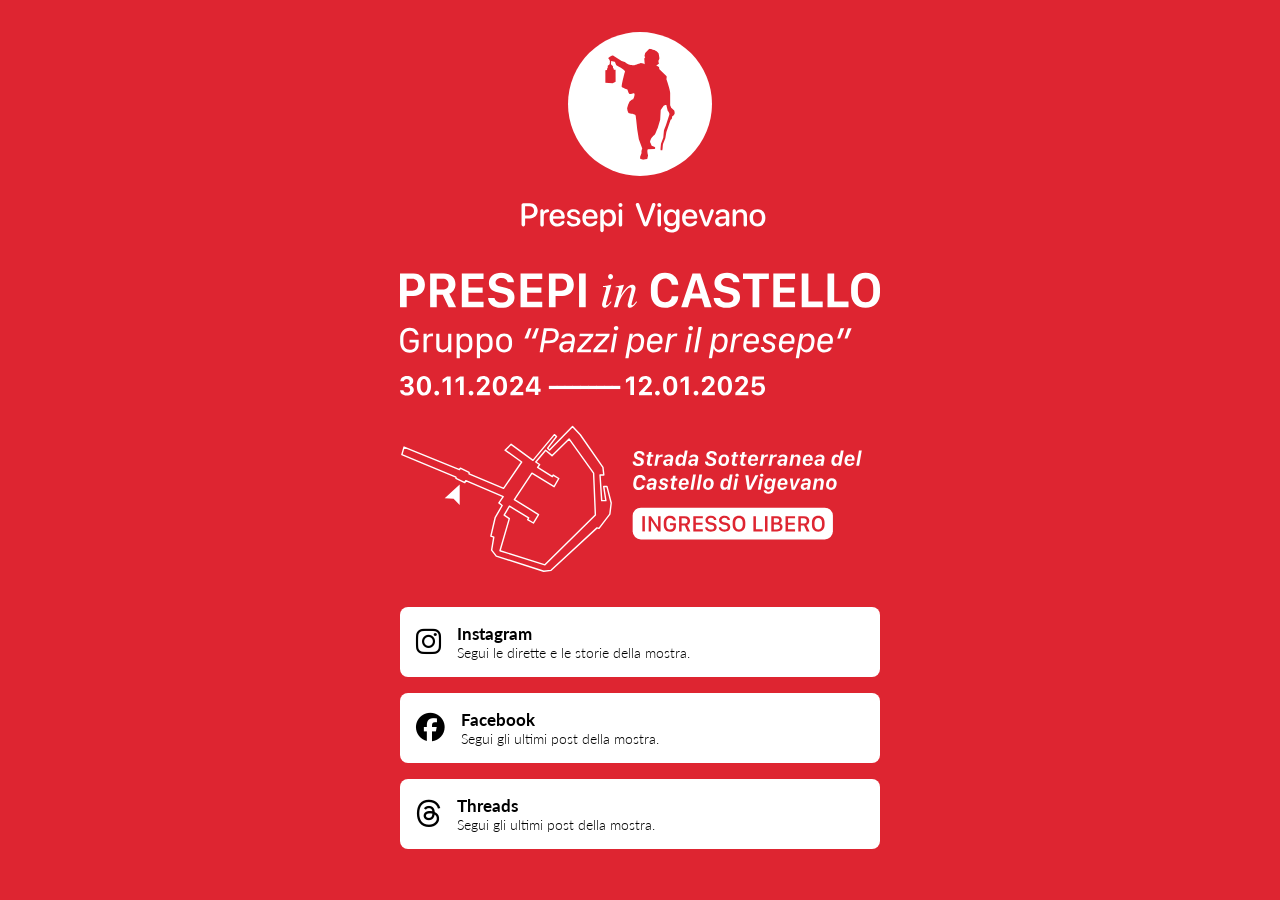
==== index.html @ 649caf4c "update Font Awesome version" ====
<!DOCTYPE html>
<html lang="it">
  <head>
    <meta charset="UTF-8"/>
    <meta name="viewport" content="width=device-width, initial-scale=1.0"/>
    <title>Presepi Vigevano</title>
    <meta name="description" content=""/>
    <meta name="keywords" content="presepi, vigevano, mostra, castello, pastore, natale"/>
    <meta name="author" content="Associazione Presepi Vigevano"/>

    <link rel="stylesheet" href="https://cdnjs.cloudflare.com/ajax/libs/font-awesome/6.4.1/css/all.min.css">
    <link rel="stylesheet" href="styles.css" />
    <link rel="preload" as="image" href="logo_pastore.svg"/>

    <meta property="og:title" content="Associazione Presepi Vigevano"/>
    <meta property="og:description" content="Storica mostra di presepi presso il Castello di Vigevano organizzata dall'Associazione Presepi Vigevano"/>
    <meta property="og:image" content="logo_pastore.svg"/>
    <meta property="og:url" content="https://presepivigevano.org/"/>
    <meta property="og:type" content="website"/>
  </head>
  <body>
    <div class="container">
      <div class="head-section">
        <img src="logo_pastore.svg" alt="profile-picture" class="circleLogo"/>
        <a href="https://maps.app.goo.gl/yMZ6DKC5VBTaYfRz7"><img src="header.svg" alt="Presepi in Castello. Gruppo Pazzi per il Presepe."/></a>
      </div>

      <div class="social-links">
        <ul>
          <li>
            <a href="https://www.instagram.com/presepivigevano" target="_blank">
              <i class="fab fa-instagram"></i>
              <span>
                <h3>Instagram</h3>
                <p>Segui le dirette e le storie della mostra.</p>
              </span>
            </a>
          </li>

          <li>
            <a href="https://www.facebook.com/PresepiVigevano" target="_blank">
              <i class="fab fa-facebook"></i>
              <span>
                <h3>Facebook</h3>
                <p>Segui gli ultimi post della mostra.</p>
              </span>
            </a>
          </li>

          <li>
            <a href="https://www.threads.net/@presepivigevano" target="_blank">
              <i class="fab fa-threads"></i>
              <span>
                <h3>Threads</h3>
                <p>Segui gli ultimi post della mostra.</p>
              </span>
            </a>
          </li>

          <!--<li>
            <a href="https://www.presepivigevano.org/" target="_blank">
              <i class="fas fa-globe"></i>
              <span>
                <h3>Sito Web</h3>
                <p>Sito ufficiale dell'Associazione.</p>
              </span>
            </a>
          </li>-->

        </ul>
      </div>

      <footer></footer>
    </div>
  </body>
</html>
---- styles.css ----
@import url("https://fonts.googleapis.com/css2?family=Lato:wght@300;700&display=swap");

* {
  padding: 0;
  margin: 0;
  box-sizing: border-box;
  scroll-behavior: smooth;
}

a {
  color: #ffffff;
  text-decoration: none;
}

body {
  display: flex;
  justify-content: center;
  align-items: center;
  background: #de2531;
  font-family: "Lato", sans-serif;
  font-weight: 300;
  margin: 0;
  padding: 0;
  overflow-y: scroll;
}

footer {
  margin: 1em 0;
  text-align: center;
}

footer p {
  color: #ffffff;
}

body {
  scrollbar-width: thin;
  scrollbar-color: #888 #444;
}

.container {
  width: 90%;
  max-width: 30rem;
  margin: 2rem auto;
}

.head-section {
  text-align: center;
  margin-bottom: 2rem;
  color: #ffffff;
}

.head-section .circleLogo {
  width: 9rem;
  aspect-ratio: 1;
  border-radius: 50%;
  padding: 1em;
  margin: 0 auto 1.5em auto;
  background-color: #ffffff;
}

.head-section h1 {
  font-size: 2rem;
  margin: 0.5rem 0;
}

.head-section p {
  font-size: 1.2rem;
}

.social-links ul {
  list-style: none;
}

.social-links ul li {
  margin-bottom: 1rem;
  background: #ffffff;
  border-radius: 0.5rem;
  overflow: hidden;
}

.social-links ul li a {
  display: flex;
  align-items: center;
  color: #000000;
  padding: 1rem;
  text-decoration: none;
}

.social-links ul li a i {
  font-size: 1.8rem;
  margin-right: 1rem;
}

.social-links ul li a span {
  flex: 1;
  font-size: 0.9rem;
}
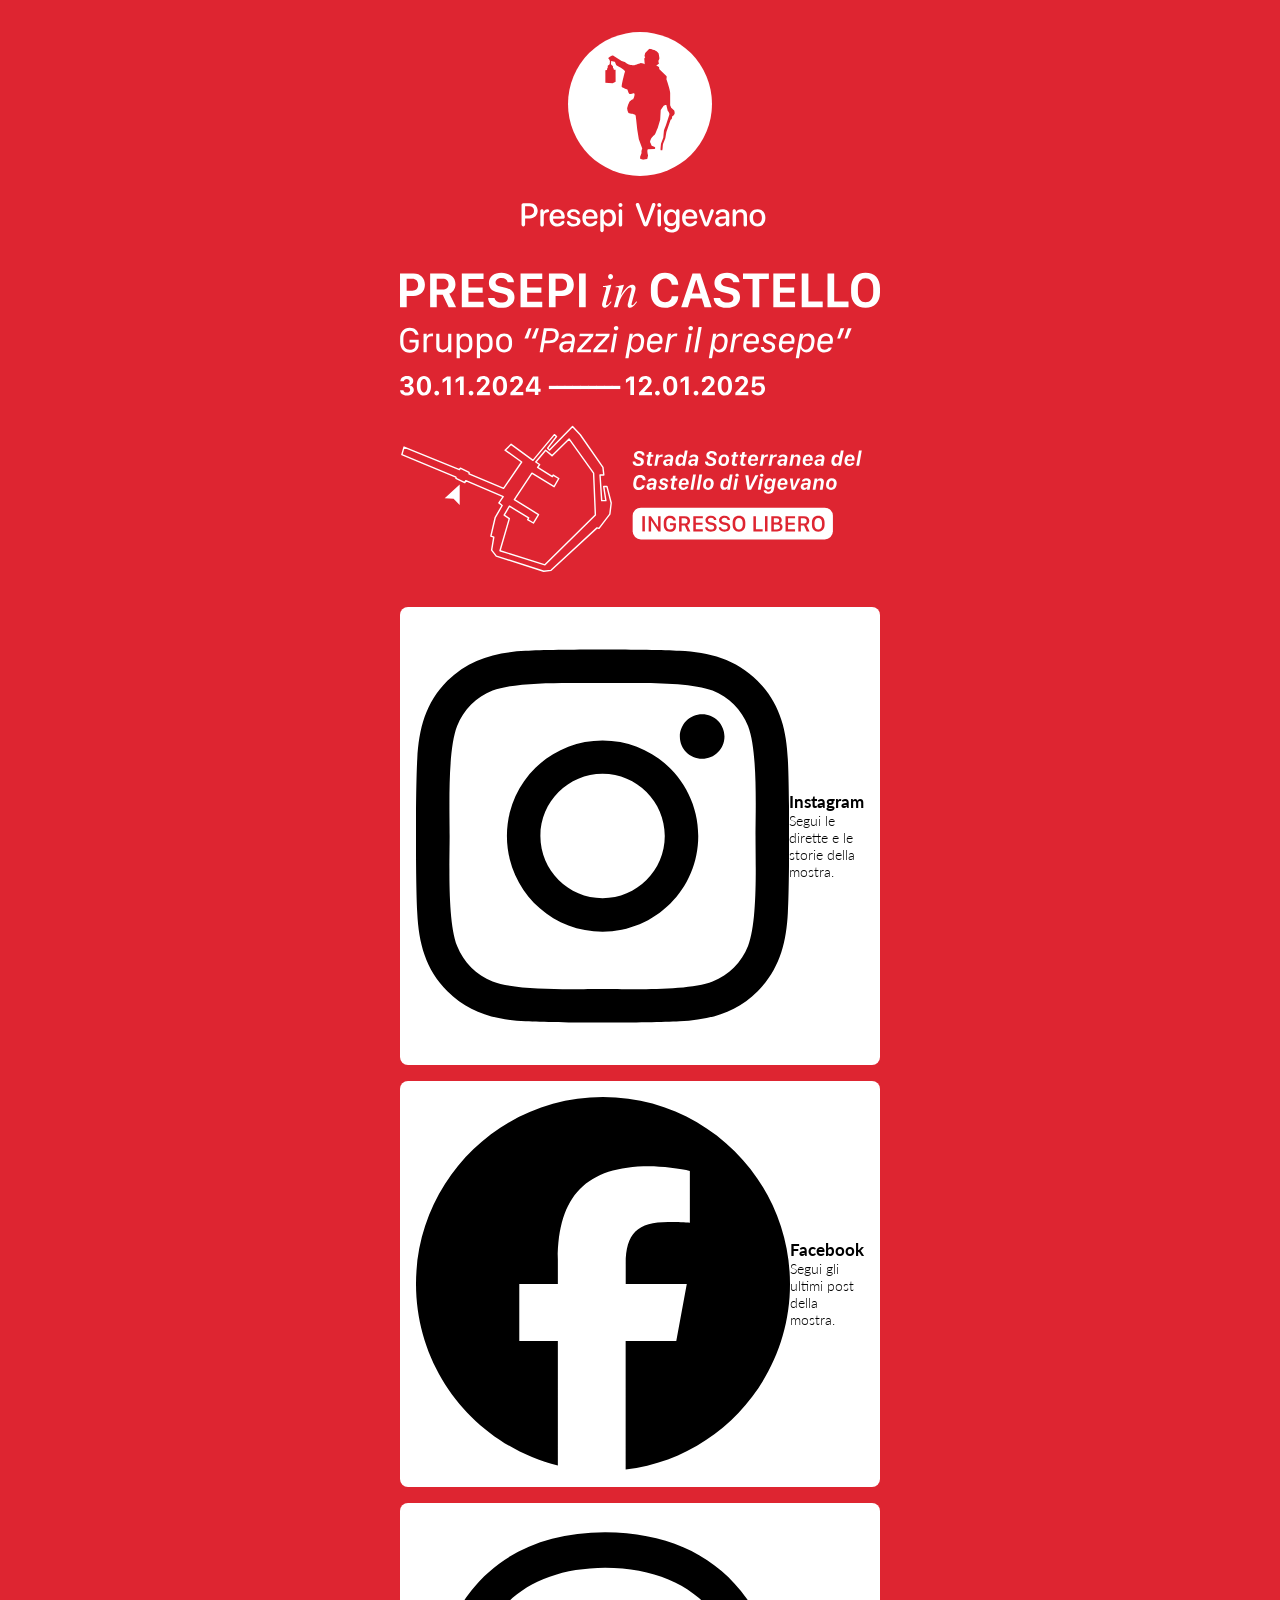
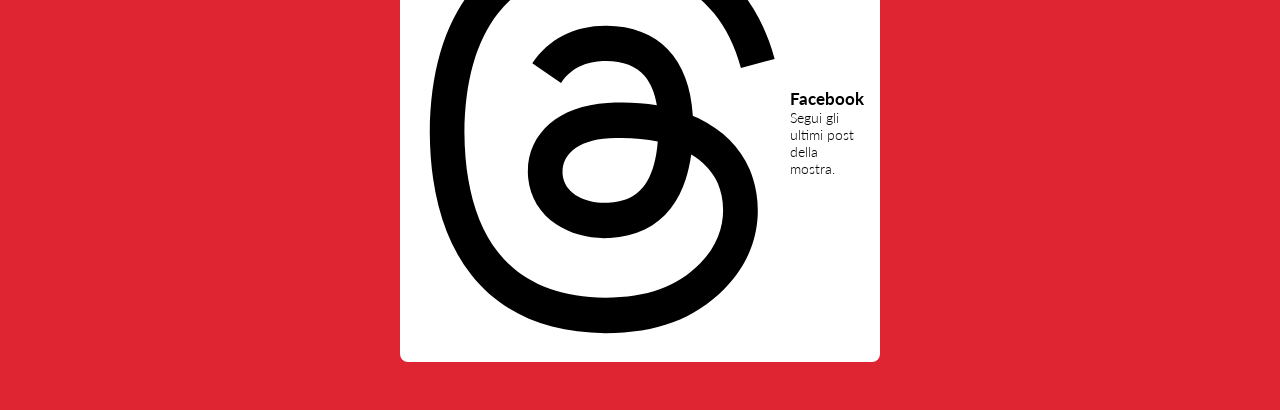
==== commit 1942a285: "Remove Font Awesome" ====
--- a/index.html
+++ b/index.html
@@ -8,7 +8,6 @@
     <meta name="keywords" content="presepi, vigevano, mostra, castello, pastore, natale"/>
     <meta name="author" content="Associazione Presepi Vigevano"/>
 
-    <link rel="stylesheet" href="https://cdnjs.cloudflare.com/ajax/libs/font-awesome/6.4.1/css/all.min.css">
     <link rel="stylesheet" href="styles.css" />
     <link rel="preload" as="image" href="logo_pastore.svg"/>
 
@@ -29,7 +28,7 @@
         <ul>
           <li>
             <a href="https://www.instagram.com/presepivigevano" target="_blank">
-              <i class="fab fa-instagram"></i>
+              <svg xmlns="http://www.w3.org/2000/svg" viewBox="0 0 448 512"><path d="M224.1 141c-63.6 0-114.9 51.3-114.9 114.9s51.3 114.9 114.9 114.9S339 319.5 339 255.9 287.7 141 224.1 141zm0 189.6c-41.1 0-74.7-33.5-74.7-74.7s33.5-74.7 74.7-74.7 74.7 33.5 74.7 74.7-33.6 74.7-74.7 74.7zm146.4-194.3c0 14.9-12 26.8-26.8 26.8-14.9 0-26.8-12-26.8-26.8s12-26.8 26.8-26.8 26.8 12 26.8 26.8zm76.1 27.2c-1.7-35.9-9.9-67.7-36.2-93.9-26.2-26.2-58-34.4-93.9-36.2-37-2.1-147.9-2.1-184.9 0-35.8 1.7-67.6 9.9-93.9 36.1s-34.4 58-36.2 93.9c-2.1 37-2.1 147.9 0 184.9 1.7 35.9 9.9 67.7 36.2 93.9s58 34.4 93.9 36.2c37 2.1 147.9 2.1 184.9 0 35.9-1.7 67.7-9.9 93.9-36.2 26.2-26.2 34.4-58 36.2-93.9 2.1-37 2.1-147.8 0-184.8zM398.8 388c-7.8 19.6-22.9 34.7-42.6 42.6-29.5 11.7-99.5 9-132.1 9s-102.7 2.6-132.1-9c-19.6-7.8-34.7-22.9-42.6-42.6-11.7-29.5-9-99.5-9-132.1s-2.6-102.7 9-132.1c7.8-19.6 22.9-34.7 42.6-42.6 29.5-11.7 99.5-9 132.1-9s102.7-2.6 132.1 9c19.6 7.8 34.7 22.9 42.6 42.6 11.7 29.5 9 99.5 9 132.1s2.7 102.7-9 132.1z"/></svg>
               <span>
                 <h3>Instagram</h3>
                 <p>Segui le dirette e le storie della mostra.</p>
@@ -39,7 +38,7 @@
 
           <li>
             <a href="https://www.facebook.com/PresepiVigevano" target="_blank">
-              <i class="fab fa-facebook"></i>
+              <svg xmlns="http://www.w3.org/2000/svg" viewBox="0 0 512 512"><path d="M512 256C512 114.6 397.4 0 256 0S0 114.6 0 256C0 376 82.7 476.8 194.2 504.5V334.2H141.4V256h52.8V222.3c0-87.1 39.4-127.5 125-127.5c16.2 0 44.2 3.2 55.7 6.4V172c-6-.6-16.5-1-29.6-1c-42 0-58.2 15.9-58.2 57.2V256h83.6l-14.4 78.2H287V510.1C413.8 494.8 512 386.9 512 256h0z"/></svg>
               <span>
                 <h3>Facebook</h3>
                 <p>Segui gli ultimi post della mostra.</p>
@@ -49,9 +48,9 @@
 
           <li>
             <a href="https://www.threads.net/@presepivigevano" target="_blank">
-              <i class="fab fa-threads"></i>
+              <svg xmlns="http://www.w3.org/2000/svg" viewBox="0 0 448 512"><path d="M331.5 235.7c2.2 .9 4.2 1.9 6.3 2.8c29.2 14.1 50.6 35.2 61.8 61.4c15.7 36.5 17.2 95.8-30.3 143.2c-36.2 36.2-80.3 52.5-142.6 53h-.3c-70.2-.5-124.1-24.1-160.4-70.2c-32.3-41-48.9-98.1-49.5-169.6V256v-.2C17 184.3 33.6 127.2 65.9 86.2C102.2 40.1 156.2 16.5 226.4 16h.3c70.3 .5 124.9 24 162.3 69.9c18.4 22.7 32 50 40.6 81.7l-40.4 10.8c-7.1-25.8-17.8-47.8-32.2-65.4c-29.2-35.8-73-54.2-130.5-54.6c-57 .5-100.1 18.8-128.2 54.4C72.1 146.1 58.5 194.3 58 256c.5 61.7 14.1 109.9 40.3 143.3c28 35.6 71.2 53.9 128.2 54.4c51.4-.4 85.4-12.6 113.7-40.9c32.3-32.2 31.7-71.8 21.4-95.9c-6.1-14.2-17.1-26-31.9-34.9c-3.7 26.9-11.8 48.3-24.7 64.8c-17.1 21.8-41.4 33.6-72.7 35.3c-23.6 1.3-46.3-4.4-63.9-16c-20.8-13.8-33-34.8-34.3-59.3c-2.5-48.3 35.7-83 95.2-86.4c21.1-1.2 40.9-.3 59.2 2.8c-2.4-14.8-7.3-26.6-14.6-35.2c-10-11.7-25.6-17.7-46.2-17.8H227c-16.6 0-39 4.6-53.3 26.3l-34.4-23.6c19.2-29.1 50.3-45.1 87.8-45.1h.8c62.6 .4 99.9 39.5 103.7 107.7l-.2 .2zm-156 68.8c1.3 25.1 28.4 36.8 54.6 35.3c25.6-1.4 54.6-11.4 59.5-73.2c-13.2-2.9-27.8-4.4-43.4-4.4c-4.8 0-9.6 .1-14.4 .4c-42.9 2.4-57.2 23.2-56.2 41.8l-.1 .1z"/></svg>
               <span>
-                <h3>Threads</h3>
+                <h3>Facebook</h3>
                 <p>Segui gli ultimi post della mostra.</p>
               </span>
             </a>
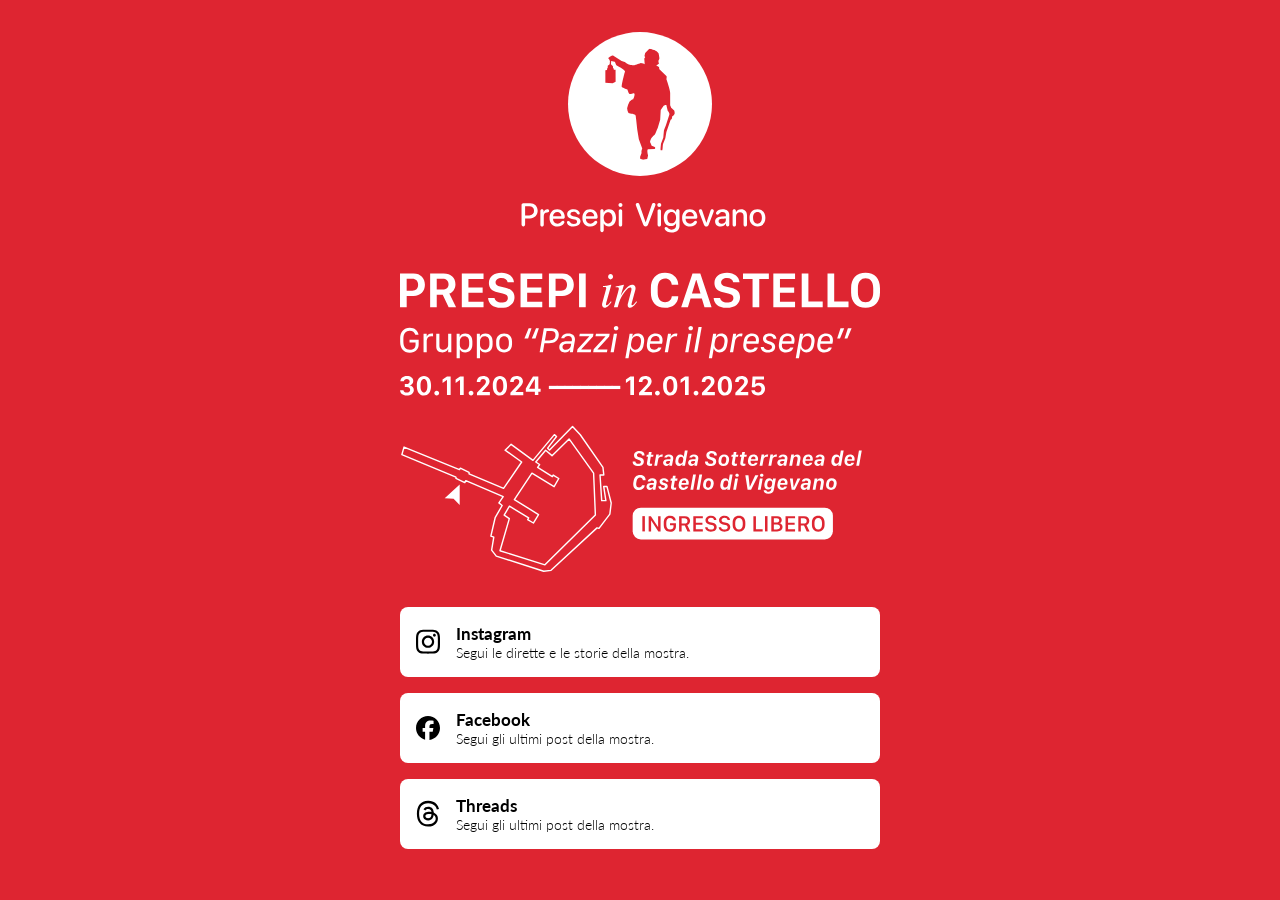
==== commit 5e808f1d: "Update label Threads" ====
--- a/index.html
+++ b/index.html
@@ -50,7 +50,7 @@
             <a href="https://www.threads.net/@presepivigevano" target="_blank">
               <svg xmlns="http://www.w3.org/2000/svg" viewBox="0 0 448 512"><path d="M331.5 235.7c2.2 .9 4.2 1.9 6.3 2.8c29.2 14.1 50.6 35.2 61.8 61.4c15.7 36.5 17.2 95.8-30.3 143.2c-36.2 36.2-80.3 52.5-142.6 53h-.3c-70.2-.5-124.1-24.1-160.4-70.2c-32.3-41-48.9-98.1-49.5-169.6V256v-.2C17 184.3 33.6 127.2 65.9 86.2C102.2 40.1 156.2 16.5 226.4 16h.3c70.3 .5 124.9 24 162.3 69.9c18.4 22.7 32 50 40.6 81.7l-40.4 10.8c-7.1-25.8-17.8-47.8-32.2-65.4c-29.2-35.8-73-54.2-130.5-54.6c-57 .5-100.1 18.8-128.2 54.4C72.1 146.1 58.5 194.3 58 256c.5 61.7 14.1 109.9 40.3 143.3c28 35.6 71.2 53.9 128.2 54.4c51.4-.4 85.4-12.6 113.7-40.9c32.3-32.2 31.7-71.8 21.4-95.9c-6.1-14.2-17.1-26-31.9-34.9c-3.7 26.9-11.8 48.3-24.7 64.8c-17.1 21.8-41.4 33.6-72.7 35.3c-23.6 1.3-46.3-4.4-63.9-16c-20.8-13.8-33-34.8-34.3-59.3c-2.5-48.3 35.7-83 95.2-86.4c21.1-1.2 40.9-.3 59.2 2.8c-2.4-14.8-7.3-26.6-14.6-35.2c-10-11.7-25.6-17.7-46.2-17.8H227c-16.6 0-39 4.6-53.3 26.3l-34.4-23.6c19.2-29.1 50.3-45.1 87.8-45.1h.8c62.6 .4 99.9 39.5 103.7 107.7l-.2 .2zm-156 68.8c1.3 25.1 28.4 36.8 54.6 35.3c25.6-1.4 54.6-11.4 59.5-73.2c-13.2-2.9-27.8-4.4-43.4-4.4c-4.8 0-9.6 .1-14.4 .4c-42.9 2.4-57.2 23.2-56.2 41.8l-.1 .1z"/></svg>
               <span>
-                <h3>Facebook</h3>
+                <h3>Threads</h3>
                 <p>Segui gli ultimi post della mostra.</p>
               </span>
             </a>
--- a/styles.css
+++ b/styles.css
@@ -87,8 +87,8 @@
   text-decoration: none;
 }
 
-.social-links ul li a i {
-  font-size: 1.8rem;
+.social-links ul li a svg {
+  width: 1.5em;
   margin-right: 1rem;
 }
 
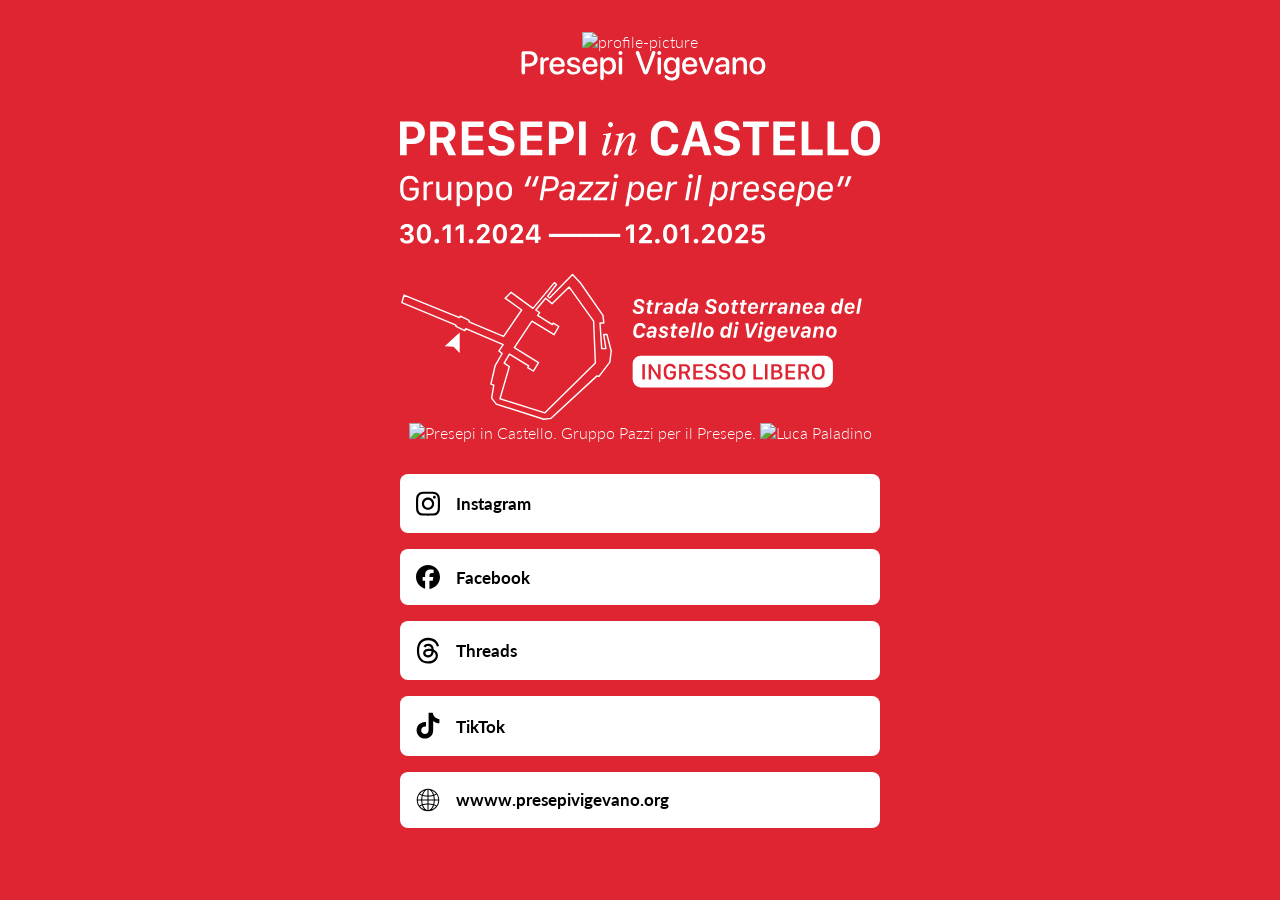
==== commit ef0e4092: "Update season 2025" ====
--- a/index.html
+++ b/index.html
@@ -1,75 +1,101 @@
 <!DOCTYPE html>
 <html lang="it">
-  <head>
-    <meta charset="UTF-8"/>
-    <meta name="viewport" content="width=device-width, initial-scale=1.0"/>
+
+<head>
+    <meta charset="UTF-8" />
+    <meta name="viewport" content="width=device-width, initial-scale=1.0" />
     <title>Presepi Vigevano</title>
-    <meta name="description" content=""/>
-    <meta name="keywords" content="presepi, vigevano, mostra, castello, pastore, natale"/>
-    <meta name="author" content="Associazione Presepi Vigevano"/>
+    <meta name="description" content="" />
+    <meta name="keywords" content="presepi, vigevano, mostra, castello, pastore, natale" />
+    <meta name="author" content="Associazione Presepi Vigevano" />
 
     <link rel="stylesheet" href="styles.css" />
-    <link rel="preload" as="image" href="logo_pastore.svg"/>
+    <link rel="preload" as="image" href="logo_pastore.svg" />
 
-    <meta property="og:title" content="Associazione Presepi Vigevano"/>
-    <meta property="og:description" content="Storica mostra di presepi presso il Castello di Vigevano organizzata dall'Associazione Presepi Vigevano"/>
-    <meta property="og:image" content="logo_pastore.svg"/>
-    <meta property="og:url" content="https://presepivigevano.org/"/>
-    <meta property="og:type" content="website"/>
-  </head>
-  <body>
+    <meta property="og:title" content="Associazione Presepi Vigevano" />
+    <meta property="og:description"
+        content="Storica mostra di presepi presso il Castello di Vigevano organizzata dall'Associazione Presepi Vigevano" />
+    <meta property="og:image" content="logo_pastore.svg" />
+    <meta property="og:url" content="https://presepivigevano.org/" />
+    <meta property="og:type" content="website" />
+</head>
+
+<body>
     <div class="container">
-      <div class="head-section">
-        <img src="logo_pastore.svg" alt="profile-picture" class="circleLogo"/>
-        <a href="https://maps.app.goo.gl/yMZ6DKC5VBTaYfRz7"><img src="header.svg" alt="Presepi in Castello. Gruppo Pazzi per il Presepe."/></a>
-      </div>
+        <div class="head-section">
+            <img src="logo.svg" alt="profile-picture" class="logo" />
+            <img src="header.svg" alt="Presepi in Castello. Gruppo Pazzi per il Presepe." class="group" />
+            <a href="https://maps.app.goo.gl/yMZ6DKC5VBTaYfRz7" target="_blank"><img src="location.svg"
+                alt="Presepi in Castello. Gruppo Pazzi per il Presepe." /></a>
+            <img src="pastore_paladino.webp" alt="Luca Paladino" class="opera" />
+        </div>
 
-      <div class="social-links">
-        <ul>
-          <li>
-            <a href="https://www.instagram.com/presepivigevano" target="_blank">
-              <svg xmlns="http://www.w3.org/2000/svg" viewBox="0 0 448 512"><path d="M224.1 141c-63.6 0-114.9 51.3-114.9 114.9s51.3 114.9 114.9 114.9S339 319.5 339 255.9 287.7 141 224.1 141zm0 189.6c-41.1 0-74.7-33.5-74.7-74.7s33.5-74.7 74.7-74.7 74.7 33.5 74.7 74.7-33.6 74.7-74.7 74.7zm146.4-194.3c0 14.9-12 26.8-26.8 26.8-14.9 0-26.8-12-26.8-26.8s12-26.8 26.8-26.8 26.8 12 26.8 26.8zm76.1 27.2c-1.7-35.9-9.9-67.7-36.2-93.9-26.2-26.2-58-34.4-93.9-36.2-37-2.1-147.9-2.1-184.9 0-35.8 1.7-67.6 9.9-93.9 36.1s-34.4 58-36.2 93.9c-2.1 37-2.1 147.9 0 184.9 1.7 35.9 9.9 67.7 36.2 93.9s58 34.4 93.9 36.2c37 2.1 147.9 2.1 184.9 0 35.9-1.7 67.7-9.9 93.9-36.2 26.2-26.2 34.4-58 36.2-93.9 2.1-37 2.1-147.8 0-184.8zM398.8 388c-7.8 19.6-22.9 34.7-42.6 42.6-29.5 11.7-99.5 9-132.1 9s-102.7 2.6-132.1-9c-19.6-7.8-34.7-22.9-42.6-42.6-11.7-29.5-9-99.5-9-132.1s-2.6-102.7 9-132.1c7.8-19.6 22.9-34.7 42.6-42.6 29.5-11.7 99.5-9 132.1-9s102.7-2.6 132.1 9c19.6 7.8 34.7 22.9 42.6 42.6 11.7 29.5 9 99.5 9 132.1s2.7 102.7-9 132.1z"/></svg>
-              <span>
-                <h3>Instagram</h3>
-                <p>Segui le dirette e le storie della mostra.</p>
-              </span>
-            </a>
-          </li>
+        <div class="social-links">
+            <ul>
+                <li>
+                    <a href="https://www.instagram.com/presepivigevano" target="_blank">
+                        <svg xmlns="http://www.w3.org/2000/svg" viewBox="0 0 448 512">
+                            <path
+                                d="M224.1 141c-63.6 0-114.9 51.3-114.9 114.9s51.3 114.9 114.9 114.9S339 319.5 339 255.9 287.7 141 224.1 141zm0 189.6c-41.1 0-74.7-33.5-74.7-74.7s33.5-74.7 74.7-74.7 74.7 33.5 74.7 74.7-33.6 74.7-74.7 74.7zm146.4-194.3c0 14.9-12 26.8-26.8 26.8-14.9 0-26.8-12-26.8-26.8s12-26.8 26.8-26.8 26.8 12 26.8 26.8zm76.1 27.2c-1.7-35.9-9.9-67.7-36.2-93.9-26.2-26.2-58-34.4-93.9-36.2-37-2.1-147.9-2.1-184.9 0-35.8 1.7-67.6 9.9-93.9 36.1s-34.4 58-36.2 93.9c-2.1 37-2.1 147.9 0 184.9 1.7 35.9 9.9 67.7 36.2 93.9s58 34.4 93.9 36.2c37 2.1 147.9 2.1 184.9 0 35.9-1.7 67.7-9.9 93.9-36.2 26.2-26.2 34.4-58 36.2-93.9 2.1-37 2.1-147.8 0-184.8zM398.8 388c-7.8 19.6-22.9 34.7-42.6 42.6-29.5 11.7-99.5 9-132.1 9s-102.7 2.6-132.1-9c-19.6-7.8-34.7-22.9-42.6-42.6-11.7-29.5-9-99.5-9-132.1s-2.6-102.7 9-132.1c7.8-19.6 22.9-34.7 42.6-42.6 29.5-11.7 99.5-9 132.1-9s102.7-2.6 132.1 9c19.6 7.8 34.7 22.9 42.6 42.6 11.7 29.5 9 99.5 9 132.1s2.7 102.7-9 132.1z" />
+                        </svg>
+                        <span>
+                            <h3>Instagram</h3>
+                        </span>
+                    </a>
+                </li>
 
-          <li>
-            <a href="https://www.facebook.com/PresepiVigevano" target="_blank">
-              <svg xmlns="http://www.w3.org/2000/svg" viewBox="0 0 512 512"><path d="M512 256C512 114.6 397.4 0 256 0S0 114.6 0 256C0 376 82.7 476.8 194.2 504.5V334.2H141.4V256h52.8V222.3c0-87.1 39.4-127.5 125-127.5c16.2 0 44.2 3.2 55.7 6.4V172c-6-.6-16.5-1-29.6-1c-42 0-58.2 15.9-58.2 57.2V256h83.6l-14.4 78.2H287V510.1C413.8 494.8 512 386.9 512 256h0z"/></svg>
-              <span>
-                <h3>Facebook</h3>
-                <p>Segui gli ultimi post della mostra.</p>
-              </span>
-            </a>
-          </li>
+                <li>
+                    <a href="https://www.facebook.com/PresepiVigevano" target="_blank">
+                        <svg xmlns="http://www.w3.org/2000/svg" viewBox="0 0 512 512">
+                            <path
+                                d="M512 256C512 114.6 397.4 0 256 0S0 114.6 0 256C0 376 82.7 476.8 194.2 504.5V334.2H141.4V256h52.8V222.3c0-87.1 39.4-127.5 125-127.5c16.2 0 44.2 3.2 55.7 6.4V172c-6-.6-16.5-1-29.6-1c-42 0-58.2 15.9-58.2 57.2V256h83.6l-14.4 78.2H287V510.1C413.8 494.8 512 386.9 512 256h0z" />
+                        </svg>
+                        <span>
+                            <h3>Facebook</h3>
+                        </span>
+                    </a>
+                </li>
 
-          <li>
-            <a href="https://www.threads.net/@presepivigevano" target="_blank">
-              <svg xmlns="http://www.w3.org/2000/svg" viewBox="0 0 448 512"><path d="M331.5 235.7c2.2 .9 4.2 1.9 6.3 2.8c29.2 14.1 50.6 35.2 61.8 61.4c15.7 36.5 17.2 95.8-30.3 143.2c-36.2 36.2-80.3 52.5-142.6 53h-.3c-70.2-.5-124.1-24.1-160.4-70.2c-32.3-41-48.9-98.1-49.5-169.6V256v-.2C17 184.3 33.6 127.2 65.9 86.2C102.2 40.1 156.2 16.5 226.4 16h.3c70.3 .5 124.9 24 162.3 69.9c18.4 22.7 32 50 40.6 81.7l-40.4 10.8c-7.1-25.8-17.8-47.8-32.2-65.4c-29.2-35.8-73-54.2-130.5-54.6c-57 .5-100.1 18.8-128.2 54.4C72.1 146.1 58.5 194.3 58 256c.5 61.7 14.1 109.9 40.3 143.3c28 35.6 71.2 53.9 128.2 54.4c51.4-.4 85.4-12.6 113.7-40.9c32.3-32.2 31.7-71.8 21.4-95.9c-6.1-14.2-17.1-26-31.9-34.9c-3.7 26.9-11.8 48.3-24.7 64.8c-17.1 21.8-41.4 33.6-72.7 35.3c-23.6 1.3-46.3-4.4-63.9-16c-20.8-13.8-33-34.8-34.3-59.3c-2.5-48.3 35.7-83 95.2-86.4c21.1-1.2 40.9-.3 59.2 2.8c-2.4-14.8-7.3-26.6-14.6-35.2c-10-11.7-25.6-17.7-46.2-17.8H227c-16.6 0-39 4.6-53.3 26.3l-34.4-23.6c19.2-29.1 50.3-45.1 87.8-45.1h.8c62.6 .4 99.9 39.5 103.7 107.7l-.2 .2zm-156 68.8c1.3 25.1 28.4 36.8 54.6 35.3c25.6-1.4 54.6-11.4 59.5-73.2c-13.2-2.9-27.8-4.4-43.4-4.4c-4.8 0-9.6 .1-14.4 .4c-42.9 2.4-57.2 23.2-56.2 41.8l-.1 .1z"/></svg>
-              <span>
-                <h3>Threads</h3>
-                <p>Segui gli ultimi post della mostra.</p>
-              </span>
-            </a>
-          </li>
+                <li>
+                    <a href="https://www.threads.net/@presepivigevano" target="_blank">
+                        <svg xmlns="http://www.w3.org/2000/svg" viewBox="0 0 448 512">
+                            <path
+                                d="M331.5 235.7c2.2 .9 4.2 1.9 6.3 2.8c29.2 14.1 50.6 35.2 61.8 61.4c15.7 36.5 17.2 95.8-30.3 143.2c-36.2 36.2-80.3 52.5-142.6 53h-.3c-70.2-.5-124.1-24.1-160.4-70.2c-32.3-41-48.9-98.1-49.5-169.6V256v-.2C17 184.3 33.6 127.2 65.9 86.2C102.2 40.1 156.2 16.5 226.4 16h.3c70.3 .5 124.9 24 162.3 69.9c18.4 22.7 32 50 40.6 81.7l-40.4 10.8c-7.1-25.8-17.8-47.8-32.2-65.4c-29.2-35.8-73-54.2-130.5-54.6c-57 .5-100.1 18.8-128.2 54.4C72.1 146.1 58.5 194.3 58 256c.5 61.7 14.1 109.9 40.3 143.3c28 35.6 71.2 53.9 128.2 54.4c51.4-.4 85.4-12.6 113.7-40.9c32.3-32.2 31.7-71.8 21.4-95.9c-6.1-14.2-17.1-26-31.9-34.9c-3.7 26.9-11.8 48.3-24.7 64.8c-17.1 21.8-41.4 33.6-72.7 35.3c-23.6 1.3-46.3-4.4-63.9-16c-20.8-13.8-33-34.8-34.3-59.3c-2.5-48.3 35.7-83 95.2-86.4c21.1-1.2 40.9-.3 59.2 2.8c-2.4-14.8-7.3-26.6-14.6-35.2c-10-11.7-25.6-17.7-46.2-17.8H227c-16.6 0-39 4.6-53.3 26.3l-34.4-23.6c19.2-29.1 50.3-45.1 87.8-45.1h.8c62.6 .4 99.9 39.5 103.7 107.7l-.2 .2zm-156 68.8c1.3 25.1 28.4 36.8 54.6 35.3c25.6-1.4 54.6-11.4 59.5-73.2c-13.2-2.9-27.8-4.4-43.4-4.4c-4.8 0-9.6 .1-14.4 .4c-42.9 2.4-57.2 23.2-56.2 41.8l-.1 .1z" />
+                        </svg>
+                        <span>
+                            <h3>Threads</h3>
+                        </span>
+                    </a>
+                </li>
 
-          <!--<li>
-            <a href="https://www.presepivigevano.org/" target="_blank">
-              <i class="fas fa-globe"></i>
-              <span>
-                <h3>Sito Web</h3>
-                <p>Sito ufficiale dell'Associazione.</p>
-              </span>
-            </a>
-          </li>-->
+                <li>
+                    <a href="https://www.tiktok.com/@presepivigevano" target="_blank">
+                        <svg xmlns="http://www.w3.org/2000/svg" version="1.1" viewBox="0 0 448 512">
+                            <path id="Note"
+                                d="M311.9,16.2h-76.7v325.8c0,42.7-30.7,70.2-68,70.2s-70.5-27.5-70.5-70.2,38.6-75.4,90-70v-82.6c-7.5-1.2-14.9-1.7-21.1-1.7-84.2,0-154.6,67.6-154.6,151.3s69.6,156.7,155,156.7,154.6-55.1,154.6-159.2v-169.6c33.2,33.2,73.4,43.5,116.5,43.5v-76.3c-53.1-3.7-111.9-38.6-125.2-118.1h0Z" />
+                        </svg>
+                        <span>
+                            <h3>TikTok</h3>
+                        </span>
+                    </a>
+                </li>
 
-        </ul>
-      </div>
+                <li>
+                    <a href="https://www.presepivigevano.org/" target="_blank">
+                        <svg id="Layer_1" xmlns="http://www.w3.org/2000/svg" version="1.1" viewBox="0 0 512 512">
+                            <path
+                                d="M256,496.9c-132.9,0-240.9-108.1-240.9-240.9S123.1,15.1,256,15.1s240.9,108.1,240.9,240.9-108.1,240.9-240.9,240.9ZM270.4,351.8c-.9,0-1.8.4-2.4,1-.7.7-1.1,1.6-1.1,2.5v114.7c0,1.1.5,2.1,1.3,2.7.6.5,1.4.8,2.2.8s.5,0,.8,0c36.7-8.3,70.3-47.6,90-104.9.3-.9.2-1.9-.2-2.8-.5-.9-1.3-1.5-2.2-1.7-27.5-7.1-57.2-11.2-88.2-12.1,0,0,0,0-.1,0ZM241.5,351.9c-31,1-60.7,5.1-88.2,12.1-.9.2-1.7.9-2.2,1.7-.5.9-.5,1.9-.2,2.8,19.7,57.4,53.3,96.6,90,104.9.3,0,.5,0,.8,0,.8,0,1.5-.3,2.2-.8.8-.7,1.3-1.7,1.3-2.7v-114.7c0-.9-.4-1.8-1.1-2.5-.7-.6-1.5-1-2.4-1s0,0-.1,0ZM126.2,372.5c-.4,0-.8,0-1.2.2-13.8,5-26.3,10.7-37.4,17.2-.9.5-1.5,1.4-1.7,2.4-.2,1,0,2,.7,2.8,21.1,25.6,48.2,46.5,78.4,60.3.5.2,1,.3,1.4.3,1,0,2.1-.5,2.8-1.3,1-1.3,1-3.1,0-4.3-16.4-20.1-29.7-45.4-39.7-75.2-.3-.9-.9-1.6-1.8-2-.5-.2-1-.3-1.5-.3ZM385.8,372.4c-.5,0-1,.1-1.5.3-.8.4-1.5,1.1-1.8,2-10,29.7-23.3,55-39.7,75.2-1,1.3-1,3,0,4.3.7.9,1.7,1.3,2.8,1.3s1-.1,1.5-.3c30.2-13.8,57.3-34.7,78.4-60.3.6-.8.9-1.8.7-2.8-.2-1-.8-1.9-1.7-2.4-11.2-6.5-23.7-12.3-37.4-17.2-.4-.1-.8-.2-1.2-.2ZM404,266.9c-1.9,0-3.4,1.5-3.5,3.4-.9,26.8-4.3,52.8-10.3,77.3-.4,1.7.5,3.5,2.2,4.1,16.7,5.9,31.9,12.9,45.1,20.7.6.3,1.2.5,1.8.5,1.2,0,2.3-.6,3-1.6,18.8-30.3,29.9-65.1,32.3-100.6,0-1-.3-1.9-.9-2.6-.7-.7-1.6-1.1-2.5-1.1h-67.1ZM40.8,266.9c-1,0-1.9.4-2.5,1.1-.7.7-1,1.6-.9,2.6,2.4,35.6,13.5,70.4,32.3,100.6.7,1.1,1.8,1.6,3,1.6s1.2-.2,1.8-.5c13.2-7.8,28.4-14.8,45.1-20.7,1.7-.6,2.6-2.4,2.2-4.1-5.9-24.5-9.4-50.5-10.3-77.3,0-1.9-1.6-3.4-3.5-3.4H40.8ZM136.7,266.9c-.9,0-1.9.4-2.5,1.1-.7.7-1,1.6-1,2.5.9,24.2,4.2,47.8,9.6,70.2.2.9.8,1.7,1.6,2.2.5.3,1.2.5,1.8.5s.6,0,.9-.1c29.7-7.7,61.5-12.2,94.6-13.2,1.9,0,3.4-1.6,3.4-3.5v-56.2c0-1.9-1.6-3.5-3.5-3.5h-104.9ZM270.4,266.9c-1.9,0-3.5,1.6-3.5,3.5v56.2c0,1.9,1.5,3.4,3.4,3.5,33.1,1,65,5.4,94.7,13.1.3,0,.6.1.9.1.6,0,1.2-.2,1.8-.5.8-.5,1.4-1.3,1.6-2.2,5.4-22.4,8.6-46,9.6-70.2,0-.9-.3-1.9-1-2.5-.7-.7-1.6-1.1-2.5-1.1h-104.9ZM439.4,139.1c-.6,0-1.2.2-1.8.5-13.2,7.8-28.3,14.8-45.1,20.7-1.7.6-2.6,2.4-2.2,4.1,5.9,24.5,9.4,50.5,10.3,77.3,0,1.9,1.6,3.4,3.5,3.4h67.1c1,0,1.9-.4,2.5-1.1.7-.7,1-1.6.9-2.6-2.4-35.6-13.5-70.4-32.3-100.6-.7-1.1-1.8-1.6-3-1.6ZM365.8,168.7c-.3,0-.6,0-.9.1-29.7,7.7-61.5,12.2-94.7,13.1-1.9,0-3.4,1.6-3.4,3.5v56.2c0,1.9,1.6,3.5,3.5,3.5h104.9c.9,0,1.9-.4,2.5-1.1.7-.7,1-1.6,1-2.5-.9-24.2-4.2-47.8-9.6-70.2-.2-.9-.8-1.7-1.6-2.2-.5-.3-1.2-.5-1.8-.5ZM146.2,168.6c-.6,0-1.2.2-1.8.5-.8.5-1.4,1.3-1.6,2.2-5.4,22.4-8.6,46-9.6,70.2,0,.9.3,1.9,1,2.5.7.7,1.6,1.1,2.5,1.1h104.9c1.9,0,3.5-1.6,3.5-3.5v-56.2c0-1.9-1.5-3.4-3.4-3.5-33.1-1-64.9-5.4-94.6-13.2-.3,0-.6-.1-.9-.1ZM72.6,139.1c-1.2,0-2.3.6-3,1.6-18.8,30.3-29.9,65-32.3,100.6,0,1,.3,1.9.9,2.6.7.7,1.6,1.1,2.5,1.1h67.1c1.9,0,3.4-1.5,3.5-3.4.9-26.8,4.3-52.8,10.3-77.3.4-1.7-.5-3.5-2.2-4.1-16.8-5.9-31.9-12.9-45.1-20.7-.6-.3-1.2-.5-1.8-.5ZM270.4,38.5c-.8,0-1.5.3-2.2.8-.8.7-1.3,1.7-1.3,2.7v114.7c0,.9.4,1.8,1.1,2.5.7.6,1.5,1,2.4,1s0,0,.1,0c31-1,60.7-5.1,88.2-12.1.9-.2,1.7-.9,2.2-1.7.5-.9.5-1.9.2-2.8-19.7-57.4-53.3-96.6-90-104.9-.3,0-.5,0-.8,0ZM241.6,38.5c-.3,0-.5,0-.8,0-36.7,8.3-70.3,47.6-90,104.9-.3.9-.2,1.9.2,2.8.5.9,1.3,1.5,2.2,1.7,27.5,7.1,57.2,11.2,88.2,12.1,0,0,0,0,.1,0,.9,0,1.8-.4,2.4-1,.7-.7,1.1-1.6,1.1-2.5V42c0-1.1-.5-2.1-1.3-2.7-.6-.5-1.4-.8-2.2-.8ZM345.5,56.3c-1,0-2.1.5-2.8,1.3-1,1.3-1,3.1,0,4.3,16.4,20.2,29.7,45.5,39.7,75.2.3.9.9,1.6,1.8,2,.5.2,1,.3,1.5.3s.8,0,1.2-.2c13.7-4.9,26.2-10.7,37.4-17.2.9-.5,1.5-1.4,1.7-2.4.2-1,0-2-.7-2.8-21.1-25.6-48.2-46.5-78.4-60.3-.5-.2-1-.3-1.4-.3ZM166.5,56.3c-.5,0-1,.1-1.4.3-30.2,13.8-57.3,34.7-78.4,60.3-.6.8-.9,1.8-.7,2.8.2,1,.8,1.9,1.7,2.4,11,6.4,23.6,12.2,37.4,17.2.4.1.8.2,1.2.2s1-.1,1.5-.3c.8-.4,1.5-1.1,1.8-2,10-29.7,23.3-55,39.7-75.2,1-1.3,1-3,0-4.3-.7-.9-1.7-1.3-2.8-1.3Z" />
+                        </svg>
+                        <span>
+                            <h3>wwww.presepivigevano.org</h3>
+                        </span>
+                    </a>
+                </li>
 
-      <footer></footer>
+            </ul>
+        </div>
+        <footer></footer>
     </div>
-  </body>
+</body>
+
 </html>
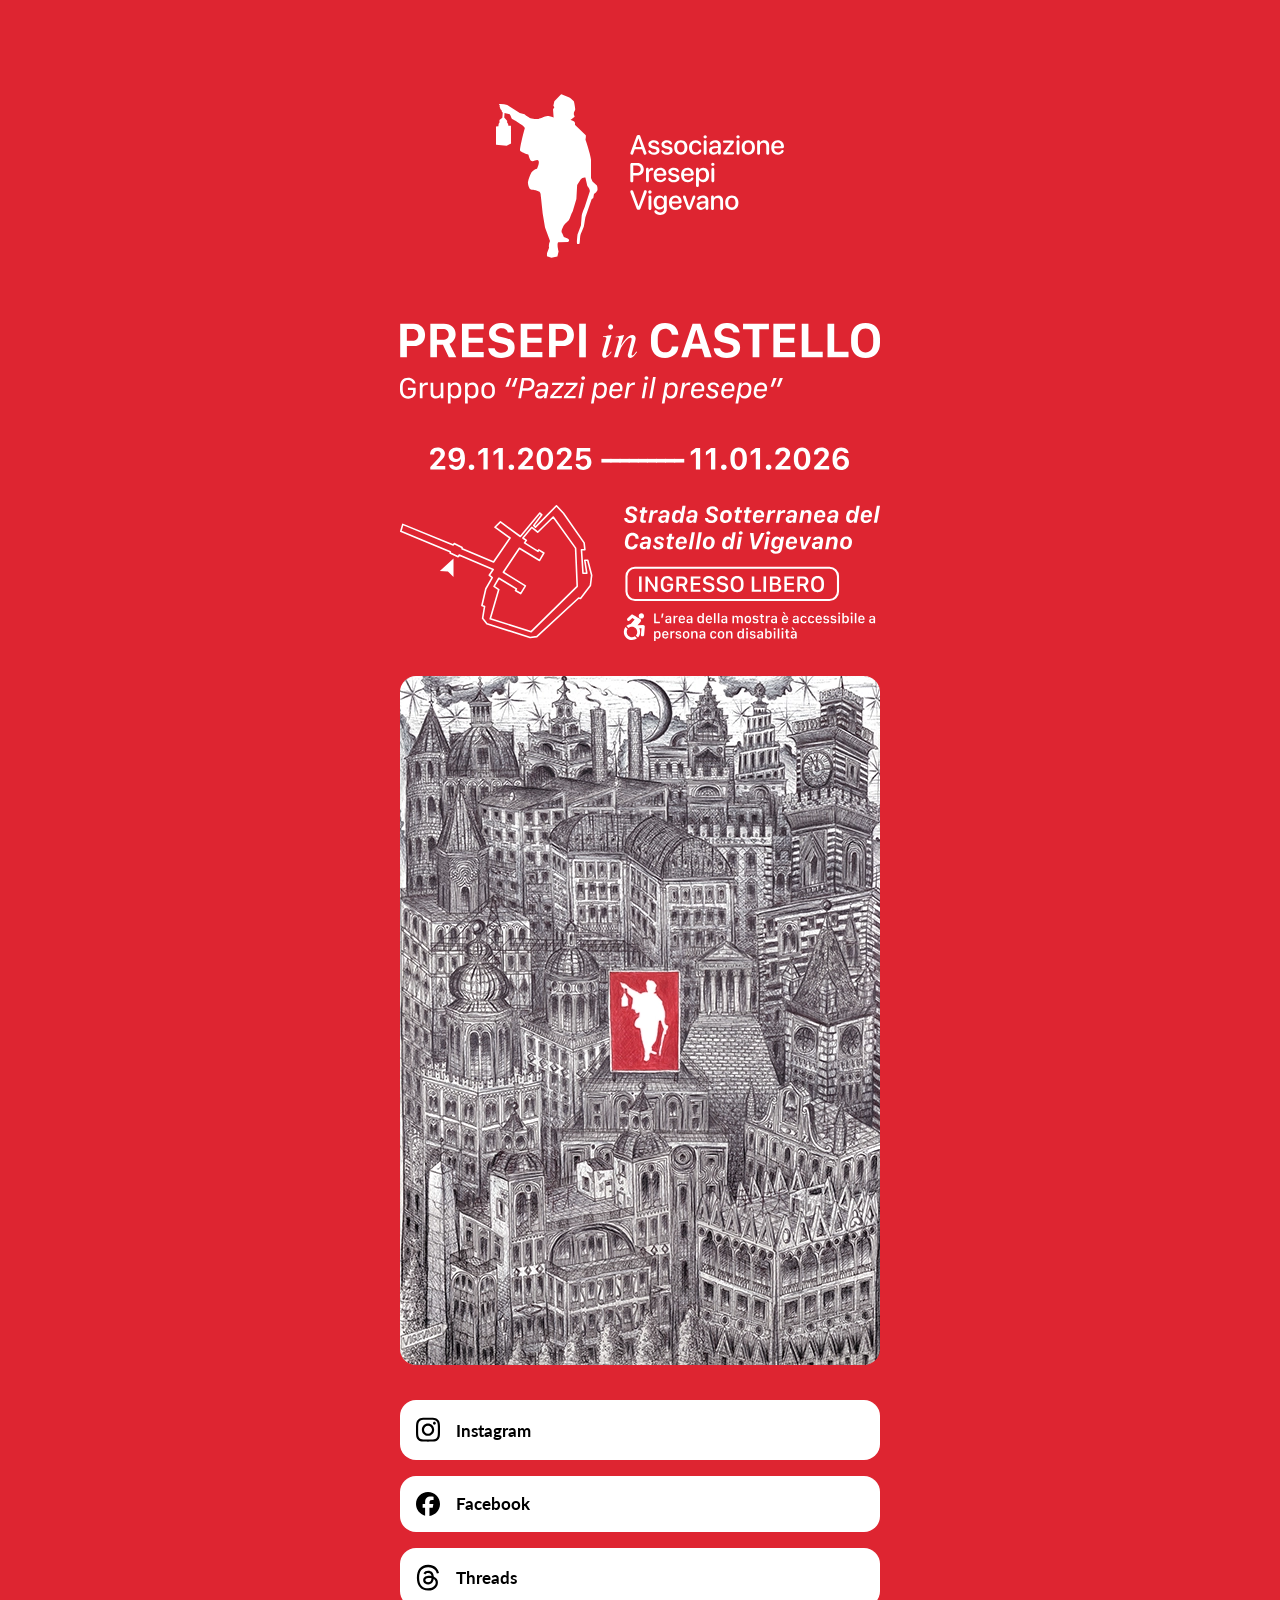
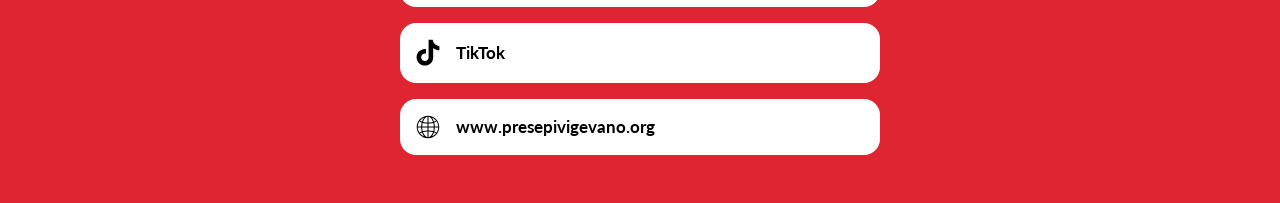
==== commit 9bd23c65: "Fix typo" ====
--- a/index.html
+++ b/index.html
@@ -87,7 +87,7 @@
                                 d="M256,496.9c-132.9,0-240.9-108.1-240.9-240.9S123.1,15.1,256,15.1s240.9,108.1,240.9,240.9-108.1,240.9-240.9,240.9ZM270.4,351.8c-.9,0-1.8.4-2.4,1-.7.7-1.1,1.6-1.1,2.5v114.7c0,1.1.5,2.1,1.3,2.7.6.5,1.4.8,2.2.8s.5,0,.8,0c36.7-8.3,70.3-47.6,90-104.9.3-.9.2-1.9-.2-2.8-.5-.9-1.3-1.5-2.2-1.7-27.5-7.1-57.2-11.2-88.2-12.1,0,0,0,0-.1,0ZM241.5,351.9c-31,1-60.7,5.1-88.2,12.1-.9.2-1.7.9-2.2,1.7-.5.9-.5,1.9-.2,2.8,19.7,57.4,53.3,96.6,90,104.9.3,0,.5,0,.8,0,.8,0,1.5-.3,2.2-.8.8-.7,1.3-1.7,1.3-2.7v-114.7c0-.9-.4-1.8-1.1-2.5-.7-.6-1.5-1-2.4-1s0,0-.1,0ZM126.2,372.5c-.4,0-.8,0-1.2.2-13.8,5-26.3,10.7-37.4,17.2-.9.5-1.5,1.4-1.7,2.4-.2,1,0,2,.7,2.8,21.1,25.6,48.2,46.5,78.4,60.3.5.2,1,.3,1.4.3,1,0,2.1-.5,2.8-1.3,1-1.3,1-3.1,0-4.3-16.4-20.1-29.7-45.4-39.7-75.2-.3-.9-.9-1.6-1.8-2-.5-.2-1-.3-1.5-.3ZM385.8,372.4c-.5,0-1,.1-1.5.3-.8.4-1.5,1.1-1.8,2-10,29.7-23.3,55-39.7,75.2-1,1.3-1,3,0,4.3.7.9,1.7,1.3,2.8,1.3s1-.1,1.5-.3c30.2-13.8,57.3-34.7,78.4-60.3.6-.8.9-1.8.7-2.8-.2-1-.8-1.9-1.7-2.4-11.2-6.5-23.7-12.3-37.4-17.2-.4-.1-.8-.2-1.2-.2ZM404,266.9c-1.9,0-3.4,1.5-3.5,3.4-.9,26.8-4.3,52.8-10.3,77.3-.4,1.7.5,3.5,2.2,4.1,16.7,5.9,31.9,12.9,45.1,20.7.6.3,1.2.5,1.8.5,1.2,0,2.3-.6,3-1.6,18.8-30.3,29.9-65.1,32.3-100.6,0-1-.3-1.9-.9-2.6-.7-.7-1.6-1.1-2.5-1.1h-67.1ZM40.8,266.9c-1,0-1.9.4-2.5,1.1-.7.7-1,1.6-.9,2.6,2.4,35.6,13.5,70.4,32.3,100.6.7,1.1,1.8,1.6,3,1.6s1.2-.2,1.8-.5c13.2-7.8,28.4-14.8,45.1-20.7,1.7-.6,2.6-2.4,2.2-4.1-5.9-24.5-9.4-50.5-10.3-77.3,0-1.9-1.6-3.4-3.5-3.4H40.8ZM136.7,266.9c-.9,0-1.9.4-2.5,1.1-.7.7-1,1.6-1,2.5.9,24.2,4.2,47.8,9.6,70.2.2.9.8,1.7,1.6,2.2.5.3,1.2.5,1.8.5s.6,0,.9-.1c29.7-7.7,61.5-12.2,94.6-13.2,1.9,0,3.4-1.6,3.4-3.5v-56.2c0-1.9-1.6-3.5-3.5-3.5h-104.9ZM270.4,266.9c-1.9,0-3.5,1.6-3.5,3.5v56.2c0,1.9,1.5,3.4,3.4,3.5,33.1,1,65,5.4,94.7,13.1.3,0,.6.1.9.1.6,0,1.2-.2,1.8-.5.8-.5,1.4-1.3,1.6-2.2,5.4-22.4,8.6-46,9.6-70.2,0-.9-.3-1.9-1-2.5-.7-.7-1.6-1.1-2.5-1.1h-104.9ZM439.4,139.1c-.6,0-1.2.2-1.8.5-13.2,7.8-28.3,14.8-45.1,20.7-1.7.6-2.6,2.4-2.2,4.1,5.9,24.5,9.4,50.5,10.3,77.3,0,1.9,1.6,3.4,3.5,3.4h67.1c1,0,1.9-.4,2.5-1.1.7-.7,1-1.6.9-2.6-2.4-35.6-13.5-70.4-32.3-100.6-.7-1.1-1.8-1.6-3-1.6ZM365.8,168.7c-.3,0-.6,0-.9.1-29.7,7.7-61.5,12.2-94.7,13.1-1.9,0-3.4,1.6-3.4,3.5v56.2c0,1.9,1.6,3.5,3.5,3.5h104.9c.9,0,1.9-.4,2.5-1.1.7-.7,1-1.6,1-2.5-.9-24.2-4.2-47.8-9.6-70.2-.2-.9-.8-1.7-1.6-2.2-.5-.3-1.2-.5-1.8-.5ZM146.2,168.6c-.6,0-1.2.2-1.8.5-.8.5-1.4,1.3-1.6,2.2-5.4,22.4-8.6,46-9.6,70.2,0,.9.3,1.9,1,2.5.7.7,1.6,1.1,2.5,1.1h104.9c1.9,0,3.5-1.6,3.5-3.5v-56.2c0-1.9-1.5-3.4-3.4-3.5-33.1-1-64.9-5.4-94.6-13.2-.3,0-.6-.1-.9-.1ZM72.6,139.1c-1.2,0-2.3.6-3,1.6-18.8,30.3-29.9,65-32.3,100.6,0,1,.3,1.9.9,2.6.7.7,1.6,1.1,2.5,1.1h67.1c1.9,0,3.4-1.5,3.5-3.4.9-26.8,4.3-52.8,10.3-77.3.4-1.7-.5-3.5-2.2-4.1-16.8-5.9-31.9-12.9-45.1-20.7-.6-.3-1.2-.5-1.8-.5ZM270.4,38.5c-.8,0-1.5.3-2.2.8-.8.7-1.3,1.7-1.3,2.7v114.7c0,.9.4,1.8,1.1,2.5.7.6,1.5,1,2.4,1s0,0,.1,0c31-1,60.7-5.1,88.2-12.1.9-.2,1.7-.9,2.2-1.7.5-.9.5-1.9.2-2.8-19.7-57.4-53.3-96.6-90-104.9-.3,0-.5,0-.8,0ZM241.6,38.5c-.3,0-.5,0-.8,0-36.7,8.3-70.3,47.6-90,104.9-.3.9-.2,1.9.2,2.8.5.9,1.3,1.5,2.2,1.7,27.5,7.1,57.2,11.2,88.2,12.1,0,0,0,0,.1,0,.9,0,1.8-.4,2.4-1,.7-.7,1.1-1.6,1.1-2.5V42c0-1.1-.5-2.1-1.3-2.7-.6-.5-1.4-.8-2.2-.8ZM345.5,56.3c-1,0-2.1.5-2.8,1.3-1,1.3-1,3.1,0,4.3,16.4,20.2,29.7,45.5,39.7,75.2.3.9.9,1.6,1.8,2,.5.2,1,.3,1.5.3s.8,0,1.2-.2c13.7-4.9,26.2-10.7,37.4-17.2.9-.5,1.5-1.4,1.7-2.4.2-1,0-2-.7-2.8-21.1-25.6-48.2-46.5-78.4-60.3-.5-.2-1-.3-1.4-.3ZM166.5,56.3c-.5,0-1,.1-1.4.3-30.2,13.8-57.3,34.7-78.4,60.3-.6.8-.9,1.8-.7,2.8.2,1,.8,1.9,1.7,2.4,11,6.4,23.6,12.2,37.4,17.2.4.1.8.2,1.2.2s1-.1,1.5-.3c.8-.4,1.5-1.1,1.8-2,10-29.7,23.3-55,39.7-75.2,1-1.3,1-3,0-4.3-.7-.9-1.7-1.3-2.8-1.3Z" />
                         </svg>
                         <span>
-                            <h3>wwww.presepivigevano.org</h3>
+                            <h3>www.presepivigevano.org</h3>
                         </span>
                     </a>
                 </li>
--- a/styles.css
+++ b/styles.css
@@ -1,98 +1,99 @@
 @import url("https://fonts.googleapis.com/css2?family=Lato:wght@300;700&display=swap");
 
 * {
-  padding: 0;
-  margin: 0;
-  box-sizing: border-box;
-  scroll-behavior: smooth;
+    padding: 0;
+    margin: 0;
+    box-sizing: border-box;
+    scroll-behavior: smooth;
 }
 
 a {
-  color: #ffffff;
-  text-decoration: none;
+    color: #ffffff;
+    text-decoration: none;
 }
 
 body {
-  display: flex;
-  justify-content: center;
-  align-items: center;
-  background: #de2531;
-  font-family: "Lato", sans-serif;
-  font-weight: 300;
-  margin: 0;
-  padding: 0;
-  overflow-y: scroll;
+    display: flex;
+    justify-content: center;
+    align-items: center;
+    background: #de2531;
+    font-family: "Lato", sans-serif;
+    font-weight: 300;
+    margin: 0;
+    padding: 0;
+    overflow-y: scroll;
 }
 
 footer {
-  margin: 1em 0;
-  text-align: center;
+    margin: 1em 0;
+    text-align: center;
 }
 
 footer p {
-  color: #ffffff;
+    color: #ffffff;
 }
 
 body {
-  scrollbar-width: thin;
-  scrollbar-color: #888 #444;
+    scrollbar-width: thin;
+    scrollbar-color: #888 #444;
 }
 
 .container {
-  width: 90%;
-  max-width: 30rem;
-  margin: 2rem auto;
+    width: 90%;
+    max-width: 30rem;
+    margin: 2rem auto;
 }
 
 .head-section {
-  text-align: center;
-  margin-bottom: 2rem;
-  color: #ffffff;
+    text-align: center;
+    margin-bottom: 2rem;
+    color: #ffffff;
 }
 
-.head-section .circleLogo {
-  width: 9rem;
-  aspect-ratio: 1;
-  border-radius: 50%;
-  padding: 1em;
-  margin: 0 auto 1.5em auto;
-  background-color: #ffffff;
+.head-section .logo {
+    width: 60%;
+    aspect-ratio: 1;
 }
 
 .head-section h1 {
-  font-size: 2rem;
-  margin: 0.5rem 0;
+    font-size: 2rem;
+    margin: 0.5rem 0;
 }
 
-.head-section p {
-  font-size: 1.2rem;
+.head-section .group {
+    margin-bottom: 2em;
+}
+
+.head-section .opera {
+    border-radius: 1rem;
+    margin-top: 2em;
 }
 
 .social-links ul {
-  list-style: none;
+    list-style: none;
 }
 
 .social-links ul li {
-  margin-bottom: 1rem;
-  background: #ffffff;
-  border-radius: 0.5rem;
-  overflow: hidden;
+    margin-bottom: 1rem;
+    background: #ffffff;
+    border-radius: 1rem;
+    overflow: hidden;
 }
 
 .social-links ul li a {
-  display: flex;
-  align-items: center;
-  color: #000000;
-  padding: 1rem;
-  text-decoration: none;
+    display: flex;
+    align-items: center;
+    color: #000000;
+    padding: 1rem;
+    text-decoration: none;
 }
 
 .social-links ul li a svg {
-  width: 1.5em;
-  margin-right: 1rem;
+    width: 1.5em;
+    margin-right: 1rem;
 }
 
 .social-links ul li a span {
-  flex: 1;
-  font-size: 0.9rem;
+    flex: 1;
+    font-size: 0.9rem;
 }
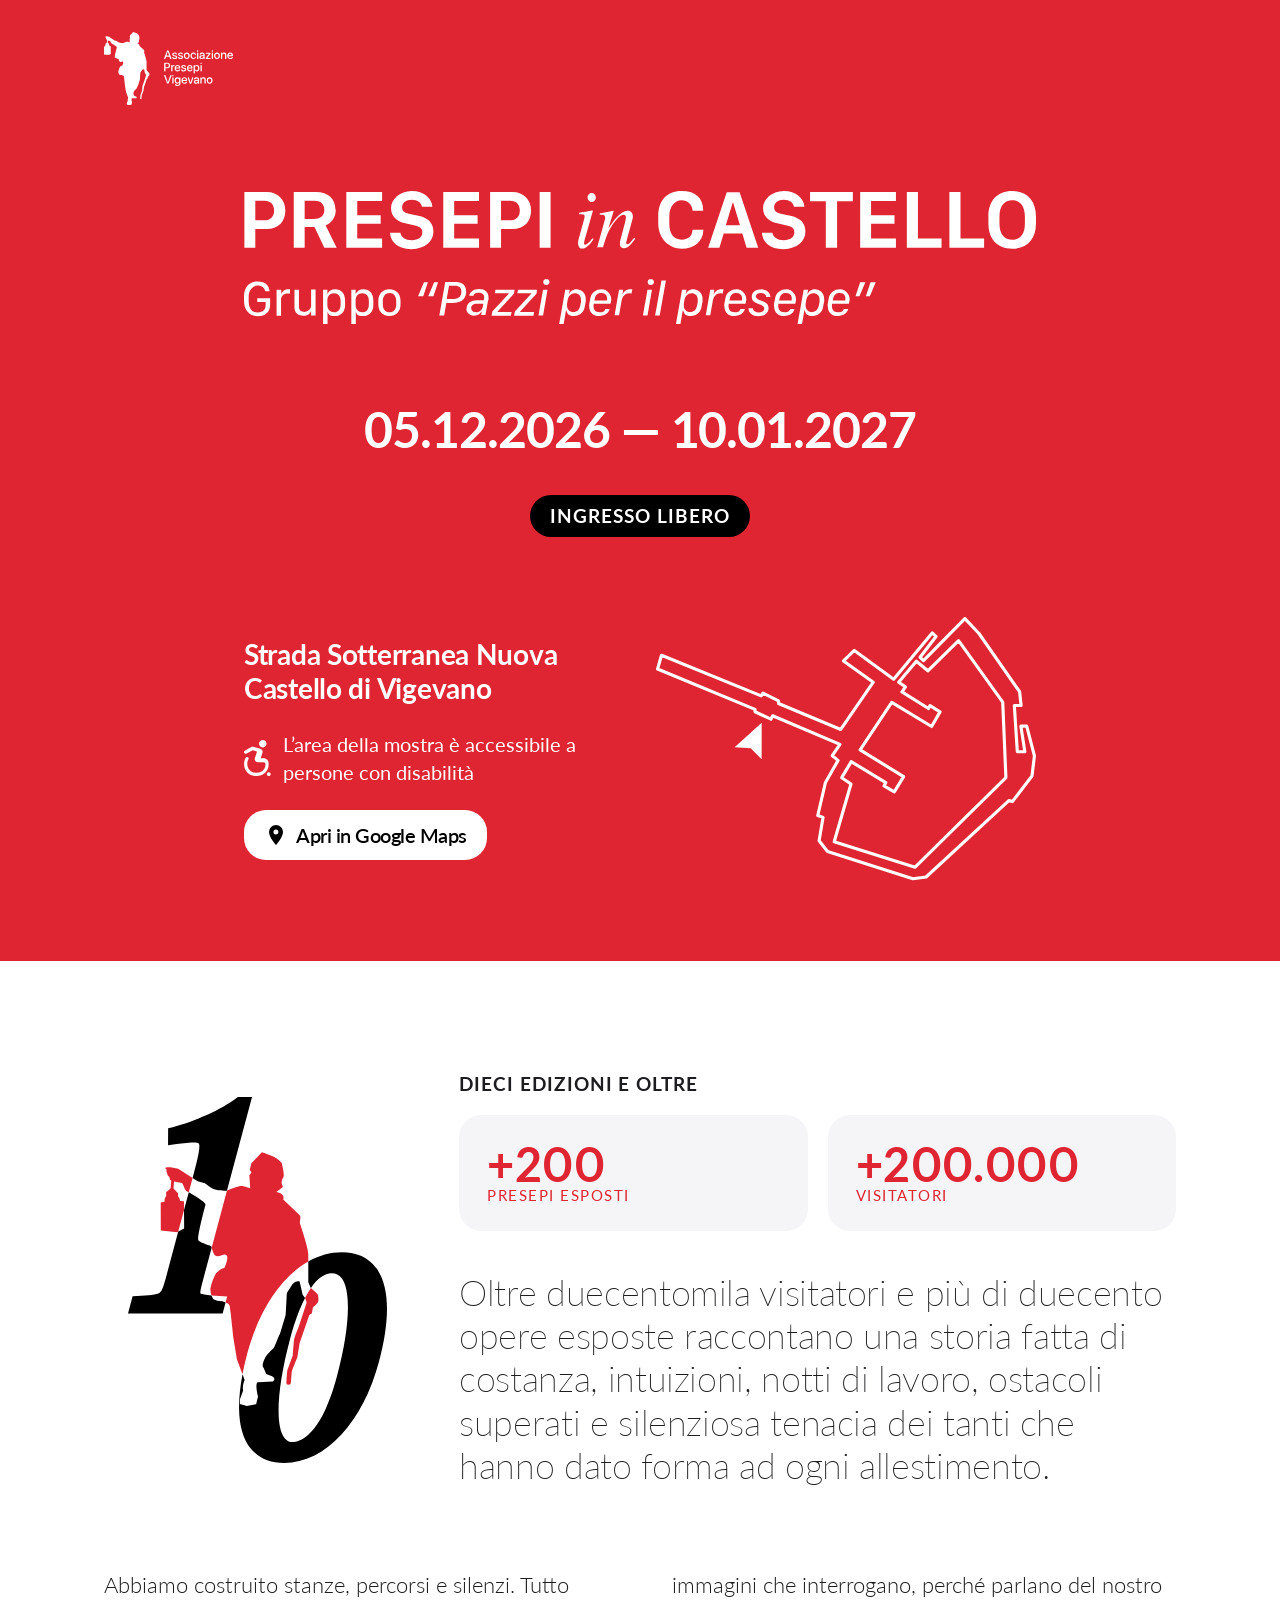
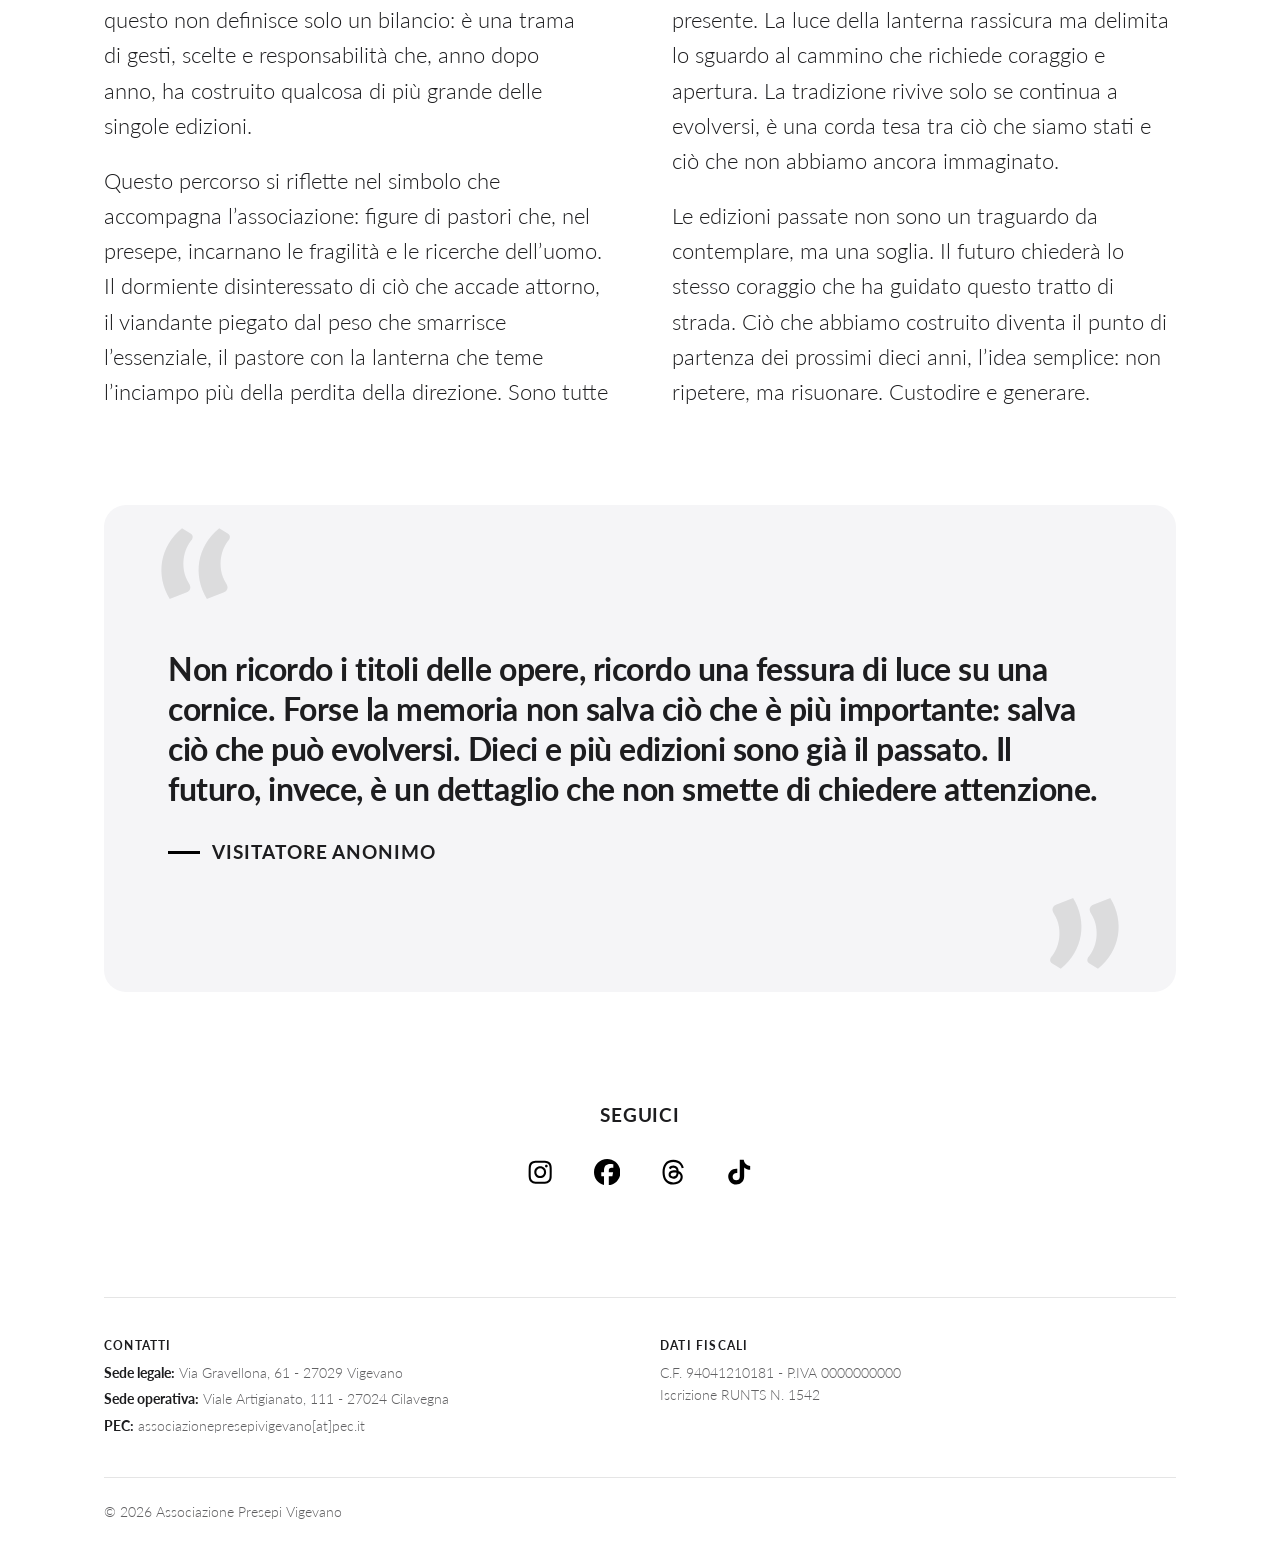
==== commit d8eb30c2: "Update for edition 2026" ====
--- a/index.html
+++ b/index.html
@@ -1,101 +1,72 @@
-<!DOCTYPE html>
-<html lang="it">
-
+<!doctype html>
+<html lang="it" class="[color-scheme:light] scroll-pt-[env(safe-area-inset-top,0px)]">
 <head>
-    <meta charset="UTF-8" />
-    <meta name="viewport" content="width=device-width, initial-scale=1.0" />
-    <title>Presepi Vigevano</title>
-    <meta name="description" content="" />
-    <meta name="keywords" content="presepi, vigevano, mostra, castello, pastore, natale" />
-    <meta name="author" content="Associazione Presepi Vigevano" />
-
-    <link rel="stylesheet" href="styles.css" />
-    <link rel="preload" as="image" href="logo_pastore.svg" />
-
-    <meta property="og:title" content="Associazione Presepi Vigevano" />
-    <meta property="og:description"
-        content="Storica mostra di presepi presso il Castello di Vigevano organizzata dall'Associazione Presepi Vigevano" />
-    <meta property="og:image" content="logo_pastore.svg" />
-    <meta property="og:url" content="https://presepivigevano.org/" />
-    <meta property="og:type" content="website" />
+<meta charset="utf-8">
+<meta name="viewport" content="width=device-width, initial-scale=1, viewport-fit=cover">
+<title>Presepi in castello 2026 · Vigevano | Associazione Presepi Vigevano</title>
+<meta name="description" content="Presepi in castello a Vigevano, decima edizione: dal 5 dicembre 2026 al 10 gennaio 2027. Oltre duecento opere esposte a cura dell’Associazione Presepi Vigevano.">
+<meta name="theme-color" content="#de2531">
+<link rel="canonical" href="https://presepivigevano.org/">
+<meta property="og:type" content="website"><meta property="og:locale" content="it_IT">
+<meta property="og:title" content="Presepi in castello · Vigevano 2026"><meta property="og:url" content="https://presepivigevano.org/">
+<script type="application/ld+json">{"@context":"https://schema.org","@graph":[{"@type":"Organization","@id":"https://presepivigevano.org/#org","name":"Associazione Presepi Vigevano","url":"https://presepivigevano.org/","address":{"@type":"PostalAddress","streetAddress":"Via Gravellona, 61","postalCode":"27029","addressLocality":"Vigevano","addressCountry":"IT"},"taxID":"94041210181","sameAs":["https://www.instagram.com/presepivigevano","https://www.facebook.com/PresepiVigevano","https://www.threads.net/@presepivigevano","https://www.tiktok.com/@presepivigevano"]},{"@type":"Event","name":"Presepi in castello – 10ª edizione","startDate":"2026-12-05","endDate":"2027-01-10","eventStatus":"https://schema.org/EventScheduled","eventAttendanceMode":"https://schema.org/OfflineEventAttendanceMode","location":{"@type":"Place","name":"Castello Sforzesco di Vigevano","address":{"@type":"PostalAddress","addressLocality":"Vigevano","addressRegion":"PV","addressCountry":"IT"}},"organizer":{"@id":"https://presepivigevano.org/#org"},"isAccessibleForFree":true,"inLanguage":"it"}]}</script>
+<link rel="preconnect" href="https://fonts.googleapis.com"><link rel="preconnect" href="https://fonts.gstatic.com" crossorigin>
+<style>@import url("https://fonts.googleapis.com/css2?family=Lato:wght@300;400;700&display=swap");
+/*! tailwindcss v3.4.17 | MIT License | https://tailwindcss.com*/*,:after,:before{box-sizing:border-box;border:0 solid #e5e7eb}:after,:before{--tw-content:""}:host,html{line-height:1.5;-webkit-text-size-adjust:100%;-moz-tab-size:4;-o-tab-size:4;tab-size:4;font-family:Lato,-apple-system,BlinkMacSystemFont,Helvetica Neue,Arial,sans-serif;font-feature-settings:normal;font-variation-settings:normal;-webkit-tap-highlight-color:transparent}body{margin:0;line-height:inherit}hr{height:0;color:inherit;border-top-width:1px}abbr:where([title]){-webkit-text-decoration:underline dotted;text-decoration:underline dotted}h1,h2,h3,h4,h5,h6{font-size:inherit;font-weight:inherit}a{color:inherit;text-decoration:inherit}b,strong{font-weight:bolder}code,kbd,pre,samp{font-family:ui-monospace,SFMono-Regular,Menlo,Monaco,Consolas,Liberation Mono,Courier New,monospace;font-feature-settings:normal;font-variation-settings:normal;font-size:1em}small{font-size:80%}sub,sup{font-size:75%;line-height:0;position:relative;vertical-align:baseline}sub{bottom:-.25em}sup{top:-.5em}table{text-indent:0;border-color:inherit;border-collapse:collapse}button,input,optgroup,select,textarea{font-family:inherit;font-feature-settings:inherit;font-variation-settings:inherit;font-size:100%;font-weight:inherit;line-height:inherit;letter-spacing:inherit;color:inherit;margin:0;padding:0}button,select{text-transform:none}button,input:where([type=button]),input:where([type=reset]),input:where([type=submit]){-webkit-appearance:button;background-color:transparent;background-image:none}:-moz-focusring{outline:auto}:-moz-ui-invalid{box-shadow:none}progress{vertical-align:baseline}::-webkit-inner-spin-button,::-webkit-outer-spin-button{height:auto}[type=search]{-webkit-appearance:textfield;outline-offset:-2px}::-webkit-search-decoration{-webkit-appearance:none}::-webkit-file-upload-button{-webkit-appearance:button;font:inherit}summary{display:list-item}blockquote,dd,dl,figure,h1,h2,h3,h4,h5,h6,hr,p,pre{margin:0}fieldset{margin:0}fieldset,legend{padding:0}menu,ol,ul{list-style:none;margin:0;padding:0}dialog{padding:0}textarea{resize:vertical}input::-moz-placeholder,textarea::-moz-placeholder{opacity:1;color:#9ca3af}input::placeholder,textarea::placeholder{opacity:1;color:#9ca3af}[role=button],button{cursor:pointer}:disabled{cursor:default}audio,canvas,embed,iframe,img,object,svg,video{display:block;vertical-align:middle}img,video{max-width:100%;height:auto}[hidden]:where(:not([hidden=until-found])){display:none}.wrap{margin-left:auto;margin-right:auto;width:100%;max-width:72rem;padding-left:1.5rem;padding-right:1.5rem}@media (min-width:768px){.wrap{padding-left:2.5rem;padding-right:2.5rem}}.on-brand{--tw-bg-opacity:1;background-color:rgb(222 37 49/var(--tw-bg-opacity,1));--tw-text-opacity:1;color:rgb(255 255 255/var(--tw-text-opacity,1))}.eyebrow{font-size:1.04rem;font-weight:700;text-transform:uppercase;line-height:1.2;letter-spacing:.05em}@media (min-width:768px){.eyebrow{font-size:1.055rem}}@media (min-width:1024px){.eyebrow{font-size:1.185rem}}.focus-ring:focus-visible{outline-style:solid;outline-width:2px;outline-offset:4px;outline-color:#fff}.btn-social{display:flex;min-height:4rem;align-items:center;justify-content:center;gap:.75rem;border-radius:1.375rem;--tw-bg-opacity:1;background-color:rgb(222 37 49/var(--tw-bg-opacity,1));padding:1rem 2rem;font-size:1.125rem;line-height:1.75rem;font-weight:600;letter-spacing:-.025em;--tw-text-opacity:1;color:rgb(255 255 255/var(--tw-text-opacity,1))}@media (min-width:768px){.btn-social{min-height:0;border-radius:0;background-color:transparent;padding:0;--tw-text-opacity:1;color:rgb(0 0 0/var(--tw-text-opacity,1))}}.tile{display:flex;flex-direction:column-reverse;border-radius:1.375rem;--tw-bg-opacity:1;background-color:rgb(245 245 247/var(--tw-bg-opacity,1));padding:1.5rem}@media (min-width:768px){.tile{padding:1.75rem}}.stat-label{margin-top:.125rem;font-size:.875rem;line-height:1.25rem;font-weight:400;text-transform:uppercase;line-height:1;letter-spacing:.1em;--tw-text-opacity:1;color:rgb(222 37 49/var(--tw-text-opacity,1))}@media (min-width:768px){.stat-label{font-size:.9375rem}}.stat-num{font-size:clamp(2.75rem,15vw,3.5rem);font-weight:700;line-height:.9;letter-spacing:.01em;--tw-text-opacity:1;color:rgb(222 37 49/var(--tw-text-opacity,1))}@media (min-width:768px){.stat-num{font-size:3.5rem}}@media (min-width:1024px){.stat-num{font-size:clamp(2.25rem,3.7vw,3.25rem)}}.stat-num{font-variant-numeric:lining-nums proportional-nums}.quote-mark{pointer-events:none;position:absolute;-webkit-user-select:none;-moz-user-select:none;user-select:none;font-size:9rem;font-weight:700;line-height:1;color:rgba(0,0,0,.1)}@media (min-width:768px){.quote-mark{font-size:14rem}}.footer-label{margin-bottom:.5rem;font-size:.75rem;line-height:1rem;font-weight:700;text-transform:uppercase;letter-spacing:.1em;--tw-text-opacity:1;color:rgb(29 29 31/var(--tw-text-opacity,1))}.sr-only{position:absolute;width:1px;height:1px;padding:0;margin:-1px;overflow:hidden;clip:rect(0,0,0,0);white-space:nowrap;border-width:0}.relative{position:relative}.bottom-0{bottom:0}.left-6{left:1.5rem}.right-6{right:1.5rem}.top-0{top:0}.-mx-6{margin-left:-1.5rem;margin-right:-1.5rem}.mx-auto{margin-left:auto;margin-right:auto}.mb-5{margin-bottom:1.25rem}.mb-8{margin-bottom:2rem}.mt-1{margin-top:.25rem}.mt-10{margin-top:2.5rem}.mt-14{margin-top:3.5rem}.mt-16{margin-top:4rem}.mt-8{margin-top:2rem}.block{display:block}.inline-block{display:inline-block}.flex{display:flex}.inline-flex{display:inline-flex}.grid{display:grid}.h-6{height:1.5rem}.h-\[26\.4px\]{height:26.4px}.h-\[30\.6px\]{height:30.6px}.h-\[3px\]{height:3px}.h-auto{height:auto}.min-h-11{min-height:2.75rem}.w-6{width:1.5rem}.w-8{width:2rem}.w-\[106px\]{width:106px}.w-\[202px\]{width:202px}.w-\[26\.4px\]{width:26.4px}.w-\[37\.5\%\]{width:37.5%}.w-\[75\%\]{width:75%}.w-auto{width:auto}.w-full{width:100%}.min-w-\[12rem\]{min-width:12rem}.max-w-\[20rem\]{max-width:20rem}.max-w-\[574px\]{max-width:574px}.max-w-\[792px\]{max-width:792px}.max-w-full{max-width:100%}.shrink-0{flex-shrink:0}.scroll-pt-\[env\(safe-area-inset-top\2c 0px\)\]{scroll-padding-top:env(safe-area-inset-top,0)}.grid-cols-1{grid-template-columns:repeat(1,minmax(0,1fr))}.flex-col{flex-direction:column}.items-center{align-items:center}.justify-center{justify-content:center}.gap-10{gap:2.5rem}.gap-2{gap:.5rem}.gap-3{gap:.75rem}.gap-4{gap:1rem}.gap-5{gap:1.25rem}.gap-6{gap:1.5rem}.gap-8{gap:2rem}.overflow-hidden{overflow:hidden}.whitespace-nowrap{white-space:nowrap}.text-balance{text-wrap:balance}.rounded-card{border-radius:1.375rem}.rounded-none{border-radius:0}.border-t{border-top-width:1px}.border-black\/10{border-color:rgba(0,0,0,.1)}.bg-black{--tw-bg-opacity:1;background-color:rgb(0 0 0/var(--tw-bg-opacity,1))}.bg-surface{--tw-bg-opacity:1;background-color:rgb(245 245 247/var(--tw-bg-opacity,1))}.bg-white{--tw-bg-opacity:1;background-color:rgb(255 255 255/var(--tw-bg-opacity,1))}.fill-current{fill:currentColor}.px-5{padding-left:1.25rem;padding-right:1.25rem}.px-6{padding-left:1.5rem;padding-right:1.5rem}.py-2\.5{padding-top:.625rem;padding-bottom:.625rem}.py-20{padding-top:5rem;padding-bottom:5rem}.pb-16{padding-bottom:4rem}.pb-20{padding-bottom:5rem}.pb-24{padding-bottom:6rem}.pb-\[calc\(2\.5rem\+env\(safe-area-inset-bottom\2c 0px\)\)\]{padding-bottom:calc(2.5rem + env(safe-area-inset-bottom,0px))}.pt-10{padding-top:2.5rem}.pt-14{padding-top:3.5rem}.pt-28{padding-top:7rem}.pt-6{padding-top:1.5rem}.pt-\[env\(safe-area-inset-top\2c 0px\)\]{padding-top:env(safe-area-inset-top,0)}.text-center{text-align:center}.font-sans{font-family:Lato,-apple-system,BlinkMacSystemFont,Helvetica Neue,Arial,sans-serif}.text-2xl{font-size:1.5rem;line-height:2rem}.text-\[1\.0125rem\]{font-size:1.0125rem}.text-\[1\.125rem\]{font-size:1.125rem}.text-\[1\.5rem\]{font-size:1.5rem}.text-\[1\.75rem\]{font-size:1.75rem}.text-\[2\.1rem\]{font-size:2.1rem}.text-sm{font-size:.875rem;line-height:1.25rem}.font-bold{font-weight:700}.font-extralight{font-weight:200}.font-light{font-weight:300}.font-normal{font-weight:400}.font-semibold{font-weight:600}.not-italic{font-style:normal}.leading-body{line-height:1.6}.leading-head{line-height:1.2}.leading-none{line-height:1}.leading-note{line-height:1.4}.leading-quote{line-height:1.25}.tracking-display{letter-spacing:-.02em}.tracking-head{letter-spacing:-.01em}.tracking-quote{letter-spacing:-.015em}.tracking-tight{letter-spacing:-.025em}.text-black{--tw-text-opacity:1;color:rgb(0 0 0/var(--tw-text-opacity,1))}.text-ink{--tw-text-opacity:1;color:rgb(29 29 31/var(--tw-text-opacity,1))}.text-ink\/70{color:rgba(29,29,31,.7)}.text-white{--tw-text-opacity:1;color:rgb(255 255 255/var(--tw-text-opacity,1))}.antialiased{-webkit-font-smoothing:antialiased;-moz-osx-font-smoothing:grayscale}.\[color-scheme\:light\]{color-scheme:light}.\[overflow-wrap\:anywhere\]{overflow-wrap:anywhere}.\[text-rendering\:optimizeLegibility\]{text-rendering:optimizeLegibility}.\[text-wrap\:pretty\]{text-wrap:pretty}.\[transform\:rotate\(180deg\)\]{transform:rotate(180deg)}.focus\:not-sr-only:focus{position:static;width:auto;height:auto;padding:0;margin:0;overflow:visible;clip:auto;white-space:normal}.focus\:absolute:focus{position:absolute}.focus\:left-4:focus{left:1rem}.focus\:top-4:focus{top:1rem}.focus\:z-10:focus{z-index:10}.focus\:rounded-full:focus{border-radius:9999px}.focus\:bg-white:focus{--tw-bg-opacity:1;background-color:rgb(255 255 255/var(--tw-bg-opacity,1))}.focus\:px-4:focus{padding-left:1rem;padding-right:1rem}.focus\:py-2:focus{padding-top:.5rem;padding-bottom:.5rem}.focus\:text-brand:focus{--tw-text-opacity:1;color:rgb(222 37 49/var(--tw-text-opacity,1))}.focus-visible\:outline-brand:focus-visible{outline-color:#de2531}@media (min-width:640px){.sm\:w-\[110px\]{width:110px}}@media (min-width:768px){.md\:sr-only{position:absolute;width:1px;height:1px;padding:0;margin:-1px;overflow:hidden;clip:rect(0,0,0,0);white-space:nowrap;border-width:0}.md\:left-12{left:3rem}.md\:right-12{right:3rem}.md\:mx-0{margin-left:0;margin-right:0}.md\:mt-10{margin-top:2.5rem}.md\:mt-20{margin-top:5rem}.md\:mt-24{margin-top:6rem}.md\:flex{display:flex}.md\:h-9{height:2.25rem}.md\:w-\[129px\]{width:129px}.md\:w-\[259px\]{width:259px}.md\:w-full{width:100%}.md\:min-w-0{min-width:0}.md\:max-w-\[792px\]{max-width:792px}.md\:max-w-none{max-width:none}.md\:grid-cols-2{grid-template-columns:repeat(2,minmax(0,1fr))}.md\:flex-row{flex-direction:row}.md\:items-start{align-items:flex-start}.md\:items-center{align-items:center}.md\:justify-center{justify-content:center}.md\:gap-10{gap:2.5rem}.md\:gap-8{gap:2rem}.md\:gap-x-10{-moz-column-gap:2.5rem;column-gap:2.5rem}.md\:rounded-card{border-radius:1.375rem}.md\:px-16{padding-left:4rem;padding-right:4rem}.md\:py-28{padding-top:7rem;padding-bottom:7rem}.md\:pb-20{padding-bottom:5rem}.md\:pb-28{padding-bottom:7rem}.md\:pb-32{padding-bottom:8rem}.md\:pt-20{padding-top:5rem}.md\:pt-36{padding-top:9rem}.md\:pt-8{padding-top:2rem}.md\:text-left{text-align:left}.md\:text-\[1\.125rem\]{font-size:1.125rem}.md\:text-\[1\.25rem\]{font-size:1.25rem}.md\:text-\[1\.75rem\]{font-size:1.75rem}.md\:text-\[3\.15rem\]{font-size:3.15rem}}@media (min-width:1024px){.lg\:columns-2{-moz-columns:2;column-count:2}.lg\:grid-cols-\[minmax\(0\2c 3fr\)_minmax\(0\2c 7fr\)\]{grid-template-columns:minmax(0,3fr) minmax(0,7fr)}.lg\:items-center{align-items:center}.lg\:gap-12{gap:3rem}.lg\:gap-x-16{-moz-column-gap:4rem;column-gap:4rem}.lg\:text-\[1\.25rem\]{font-size:1.25rem}.lg\:text-\[1\.375rem\]{font-size:1.375rem}.lg\:text-\[1\.75rem\]{font-size:1.75rem}.lg\:text-\[2\.25rem\]{font-size:2.25rem}.lg\:text-\[2rem\]{font-size:2rem}}.\[\&\>p\+p\]\:mt-5>p+p{margin-top:1.25rem}</style>
 </head>
-
-<body>
-    <div class="container">
-        <div class="head-section">
-            <img src="logo.svg" alt="profile-picture" class="logo" />
-            <img src="header.svg" alt="Presepi in Castello. Gruppo Pazzi per il Presepe." class="group" />
-            <a href="https://maps.app.goo.gl/yMZ6DKC5VBTaYfRz7" target="_blank"><img src="location.svg"
-                alt="Presepi in Castello. Gruppo Pazzi per il Presepe." /></a>
-            <img src="pastore_paladino.webp" alt="Luca Paladino" class="opera" />
-        </div>
-
-        <div class="social-links">
-            <ul>
-                <li>
-                    <a href="https://www.instagram.com/presepivigevano" target="_blank">
-                        <svg xmlns="http://www.w3.org/2000/svg" viewBox="0 0 448 512">
-                            <path
-                                d="M224.1 141c-63.6 0-114.9 51.3-114.9 114.9s51.3 114.9 114.9 114.9S339 319.5 339 255.9 287.7 141 224.1 141zm0 189.6c-41.1 0-74.7-33.5-74.7-74.7s33.5-74.7 74.7-74.7 74.7 33.5 74.7 74.7-33.6 74.7-74.7 74.7zm146.4-194.3c0 14.9-12 26.8-26.8 26.8-14.9 0-26.8-12-26.8-26.8s12-26.8 26.8-26.8 26.8 12 26.8 26.8zm76.1 27.2c-1.7-35.9-9.9-67.7-36.2-93.9-26.2-26.2-58-34.4-93.9-36.2-37-2.1-147.9-2.1-184.9 0-35.8 1.7-67.6 9.9-93.9 36.1s-34.4 58-36.2 93.9c-2.1 37-2.1 147.9 0 184.9 1.7 35.9 9.9 67.7 36.2 93.9s58 34.4 93.9 36.2c37 2.1 147.9 2.1 184.9 0 35.9-1.7 67.7-9.9 93.9-36.2 26.2-26.2 34.4-58 36.2-93.9 2.1-37 2.1-147.8 0-184.8zM398.8 388c-7.8 19.6-22.9 34.7-42.6 42.6-29.5 11.7-99.5 9-132.1 9s-102.7 2.6-132.1-9c-19.6-7.8-34.7-22.9-42.6-42.6-11.7-29.5-9-99.5-9-132.1s-2.6-102.7 9-132.1c7.8-19.6 22.9-34.7 42.6-42.6 29.5-11.7 99.5-9 132.1-9s102.7-2.6 132.1 9c19.6 7.8 34.7 22.9 42.6 42.6 11.7 29.5 9 99.5 9 132.1s2.7 102.7-9 132.1z" />
-                        </svg>
-                        <span>
-                            <h3>Instagram</h3>
-                        </span>
-                    </a>
-                </li>
-
-                <li>
-                    <a href="https://www.facebook.com/PresepiVigevano" target="_blank">
-                        <svg xmlns="http://www.w3.org/2000/svg" viewBox="0 0 512 512">
-                            <path
-                                d="M512 256C512 114.6 397.4 0 256 0S0 114.6 0 256C0 376 82.7 476.8 194.2 504.5V334.2H141.4V256h52.8V222.3c0-87.1 39.4-127.5 125-127.5c16.2 0 44.2 3.2 55.7 6.4V172c-6-.6-16.5-1-29.6-1c-42 0-58.2 15.9-58.2 57.2V256h83.6l-14.4 78.2H287V510.1C413.8 494.8 512 386.9 512 256h0z" />
-                        </svg>
-                        <span>
-                            <h3>Facebook</h3>
-                        </span>
-                    </a>
-                </li>
-
-                <li>
-                    <a href="https://www.threads.net/@presepivigevano" target="_blank">
-                        <svg xmlns="http://www.w3.org/2000/svg" viewBox="0 0 448 512">
-                            <path
-                                d="M331.5 235.7c2.2 .9 4.2 1.9 6.3 2.8c29.2 14.1 50.6 35.2 61.8 61.4c15.7 36.5 17.2 95.8-30.3 143.2c-36.2 36.2-80.3 52.5-142.6 53h-.3c-70.2-.5-124.1-24.1-160.4-70.2c-32.3-41-48.9-98.1-49.5-169.6V256v-.2C17 184.3 33.6 127.2 65.9 86.2C102.2 40.1 156.2 16.5 226.4 16h.3c70.3 .5 124.9 24 162.3 69.9c18.4 22.7 32 50 40.6 81.7l-40.4 10.8c-7.1-25.8-17.8-47.8-32.2-65.4c-29.2-35.8-73-54.2-130.5-54.6c-57 .5-100.1 18.8-128.2 54.4C72.1 146.1 58.5 194.3 58 256c.5 61.7 14.1 109.9 40.3 143.3c28 35.6 71.2 53.9 128.2 54.4c51.4-.4 85.4-12.6 113.7-40.9c32.3-32.2 31.7-71.8 21.4-95.9c-6.1-14.2-17.1-26-31.9-34.9c-3.7 26.9-11.8 48.3-24.7 64.8c-17.1 21.8-41.4 33.6-72.7 35.3c-23.6 1.3-46.3-4.4-63.9-16c-20.8-13.8-33-34.8-34.3-59.3c-2.5-48.3 35.7-83 95.2-86.4c21.1-1.2 40.9-.3 59.2 2.8c-2.4-14.8-7.3-26.6-14.6-35.2c-10-11.7-25.6-17.7-46.2-17.8H227c-16.6 0-39 4.6-53.3 26.3l-34.4-23.6c19.2-29.1 50.3-45.1 87.8-45.1h.8c62.6 .4 99.9 39.5 103.7 107.7l-.2 .2zm-156 68.8c1.3 25.1 28.4 36.8 54.6 35.3c25.6-1.4 54.6-11.4 59.5-73.2c-13.2-2.9-27.8-4.4-43.4-4.4c-4.8 0-9.6 .1-14.4 .4c-42.9 2.4-57.2 23.2-56.2 41.8l-.1 .1z" />
-                        </svg>
-                        <span>
-                            <h3>Threads</h3>
-                        </span>
-                    </a>
-                </li>
-
-                <li>
-                    <a href="https://www.tiktok.com/@presepivigevano" target="_blank">
-                        <svg xmlns="http://www.w3.org/2000/svg" version="1.1" viewBox="0 0 448 512">
-                            <path id="Note"
-                                d="M311.9,16.2h-76.7v325.8c0,42.7-30.7,70.2-68,70.2s-70.5-27.5-70.5-70.2,38.6-75.4,90-70v-82.6c-7.5-1.2-14.9-1.7-21.1-1.7-84.2,0-154.6,67.6-154.6,151.3s69.6,156.7,155,156.7,154.6-55.1,154.6-159.2v-169.6c33.2,33.2,73.4,43.5,116.5,43.5v-76.3c-53.1-3.7-111.9-38.6-125.2-118.1h0Z" />
-                        </svg>
-                        <span>
-                            <h3>TikTok</h3>
-                        </span>
-                    </a>
-                </li>
-
-                <li>
-                    <a href="https://www.presepivigevano.org/" target="_blank">
-                        <svg id="Layer_1" xmlns="http://www.w3.org/2000/svg" version="1.1" viewBox="0 0 512 512">
-                            <path
-                                d="M256,496.9c-132.9,0-240.9-108.1-240.9-240.9S123.1,15.1,256,15.1s240.9,108.1,240.9,240.9-108.1,240.9-240.9,240.9ZM270.4,351.8c-.9,0-1.8.4-2.4,1-.7.7-1.1,1.6-1.1,2.5v114.7c0,1.1.5,2.1,1.3,2.7.6.5,1.4.8,2.2.8s.5,0,.8,0c36.7-8.3,70.3-47.6,90-104.9.3-.9.2-1.9-.2-2.8-.5-.9-1.3-1.5-2.2-1.7-27.5-7.1-57.2-11.2-88.2-12.1,0,0,0,0-.1,0ZM241.5,351.9c-31,1-60.7,5.1-88.2,12.1-.9.2-1.7.9-2.2,1.7-.5.9-.5,1.9-.2,2.8,19.7,57.4,53.3,96.6,90,104.9.3,0,.5,0,.8,0,.8,0,1.5-.3,2.2-.8.8-.7,1.3-1.7,1.3-2.7v-114.7c0-.9-.4-1.8-1.1-2.5-.7-.6-1.5-1-2.4-1s0,0-.1,0ZM126.2,372.5c-.4,0-.8,0-1.2.2-13.8,5-26.3,10.7-37.4,17.2-.9.5-1.5,1.4-1.7,2.4-.2,1,0,2,.7,2.8,21.1,25.6,48.2,46.5,78.4,60.3.5.2,1,.3,1.4.3,1,0,2.1-.5,2.8-1.3,1-1.3,1-3.1,0-4.3-16.4-20.1-29.7-45.4-39.7-75.2-.3-.9-.9-1.6-1.8-2-.5-.2-1-.3-1.5-.3ZM385.8,372.4c-.5,0-1,.1-1.5.3-.8.4-1.5,1.1-1.8,2-10,29.7-23.3,55-39.7,75.2-1,1.3-1,3,0,4.3.7.9,1.7,1.3,2.8,1.3s1-.1,1.5-.3c30.2-13.8,57.3-34.7,78.4-60.3.6-.8.9-1.8.7-2.8-.2-1-.8-1.9-1.7-2.4-11.2-6.5-23.7-12.3-37.4-17.2-.4-.1-.8-.2-1.2-.2ZM404,266.9c-1.9,0-3.4,1.5-3.5,3.4-.9,26.8-4.3,52.8-10.3,77.3-.4,1.7.5,3.5,2.2,4.1,16.7,5.9,31.9,12.9,45.1,20.7.6.3,1.2.5,1.8.5,1.2,0,2.3-.6,3-1.6,18.8-30.3,29.9-65.1,32.3-100.6,0-1-.3-1.9-.9-2.6-.7-.7-1.6-1.1-2.5-1.1h-67.1ZM40.8,266.9c-1,0-1.9.4-2.5,1.1-.7.7-1,1.6-.9,2.6,2.4,35.6,13.5,70.4,32.3,100.6.7,1.1,1.8,1.6,3,1.6s1.2-.2,1.8-.5c13.2-7.8,28.4-14.8,45.1-20.7,1.7-.6,2.6-2.4,2.2-4.1-5.9-24.5-9.4-50.5-10.3-77.3,0-1.9-1.6-3.4-3.5-3.4H40.8ZM136.7,266.9c-.9,0-1.9.4-2.5,1.1-.7.7-1,1.6-1,2.5.9,24.2,4.2,47.8,9.6,70.2.2.9.8,1.7,1.6,2.2.5.3,1.2.5,1.8.5s.6,0,.9-.1c29.7-7.7,61.5-12.2,94.6-13.2,1.9,0,3.4-1.6,3.4-3.5v-56.2c0-1.9-1.6-3.5-3.5-3.5h-104.9ZM270.4,266.9c-1.9,0-3.5,1.6-3.5,3.5v56.2c0,1.9,1.5,3.4,3.4,3.5,33.1,1,65,5.4,94.7,13.1.3,0,.6.1.9.1.6,0,1.2-.2,1.8-.5.8-.5,1.4-1.3,1.6-2.2,5.4-22.4,8.6-46,9.6-70.2,0-.9-.3-1.9-1-2.5-.7-.7-1.6-1.1-2.5-1.1h-104.9ZM439.4,139.1c-.6,0-1.2.2-1.8.5-13.2,7.8-28.3,14.8-45.1,20.7-1.7.6-2.6,2.4-2.2,4.1,5.9,24.5,9.4,50.5,10.3,77.3,0,1.9,1.6,3.4,3.5,3.4h67.1c1,0,1.9-.4,2.5-1.1.7-.7,1-1.6.9-2.6-2.4-35.6-13.5-70.4-32.3-100.6-.7-1.1-1.8-1.6-3-1.6ZM365.8,168.7c-.3,0-.6,0-.9.1-29.7,7.7-61.5,12.2-94.7,13.1-1.9,0-3.4,1.6-3.4,3.5v56.2c0,1.9,1.6,3.5,3.5,3.5h104.9c.9,0,1.9-.4,2.5-1.1.7-.7,1-1.6,1-2.5-.9-24.2-4.2-47.8-9.6-70.2-.2-.9-.8-1.7-1.6-2.2-.5-.3-1.2-.5-1.8-.5ZM146.2,168.6c-.6,0-1.2.2-1.8.5-.8.5-1.4,1.3-1.6,2.2-5.4,22.4-8.6,46-9.6,70.2,0,.9.3,1.9,1,2.5.7.7,1.6,1.1,2.5,1.1h104.9c1.9,0,3.5-1.6,3.5-3.5v-56.2c0-1.9-1.5-3.4-3.4-3.5-33.1-1-64.9-5.4-94.6-13.2-.3,0-.6-.1-.9-.1ZM72.6,139.1c-1.2,0-2.3.6-3,1.6-18.8,30.3-29.9,65-32.3,100.6,0,1,.3,1.9.9,2.6.7.7,1.6,1.1,2.5,1.1h67.1c1.9,0,3.4-1.5,3.5-3.4.9-26.8,4.3-52.8,10.3-77.3.4-1.7-.5-3.5-2.2-4.1-16.8-5.9-31.9-12.9-45.1-20.7-.6-.3-1.2-.5-1.8-.5ZM270.4,38.5c-.8,0-1.5.3-2.2.8-.8.7-1.3,1.7-1.3,2.7v114.7c0,.9.4,1.8,1.1,2.5.7.6,1.5,1,2.4,1s0,0,.1,0c31-1,60.7-5.1,88.2-12.1.9-.2,1.7-.9,2.2-1.7.5-.9.5-1.9.2-2.8-19.7-57.4-53.3-96.6-90-104.9-.3,0-.5,0-.8,0ZM241.6,38.5c-.3,0-.5,0-.8,0-36.7,8.3-70.3,47.6-90,104.9-.3.9-.2,1.9.2,2.8.5.9,1.3,1.5,2.2,1.7,27.5,7.1,57.2,11.2,88.2,12.1,0,0,0,0,.1,0,.9,0,1.8-.4,2.4-1,.7-.7,1.1-1.6,1.1-2.5V42c0-1.1-.5-2.1-1.3-2.7-.6-.5-1.4-.8-2.2-.8ZM345.5,56.3c-1,0-2.1.5-2.8,1.3-1,1.3-1,3.1,0,4.3,16.4,20.2,29.7,45.5,39.7,75.2.3.9.9,1.6,1.8,2,.5.2,1,.3,1.5.3s.8,0,1.2-.2c13.7-4.9,26.2-10.7,37.4-17.2.9-.5,1.5-1.4,1.7-2.4.2-1,0-2-.7-2.8-21.1-25.6-48.2-46.5-78.4-60.3-.5-.2-1-.3-1.4-.3ZM166.5,56.3c-.5,0-1,.1-1.4.3-30.2,13.8-57.3,34.7-78.4,60.3-.6.8-.9,1.8-.7,2.8.2,1,.8,1.9,1.7,2.4,11,6.4,23.6,12.2,37.4,17.2.4.1.8.2,1.2.2s1-.1,1.5-.3c.8-.4,1.5-1.1,1.8-2,10-29.7,23.3-55,39.7-75.2,1-1.3,1-3,0-4.3-.7-.9-1.7-1.3-2.8-1.3Z" />
-                        </svg>
-                        <span>
-                            <h3>www.presepivigevano.org</h3>
-                        </span>
-                    </a>
-                </li>
-
-            </ul>
-        </div>
-        <footer></footer>
-    </div>
+<body class="bg-white font-sans font-light text-ink antialiased [text-rendering:optimizeLegibility]">
+<a href="#contenuto" class="sr-only focus:not-sr-only focus:absolute focus:left-4 focus:top-4 focus:z-10 focus:rounded-full focus:bg-white focus:px-4 focus:py-2 focus:text-brand">Vai al contenuto</a>
+<header class="on-brand pt-[env(safe-area-inset-top,0px)]"><div class="wrap pt-6 md:pt-8">
+<h1 class="inline-block"><a href="https://www.presepivigevano.org" class="block focus-ring"><span class="sr-only">Associazione Presepi Vigevano</span><svg class="block h-auto w-[106px] sm:w-[110px] md:w-[129px]" aria-hidden="true" focusable="false" xmlns="http://www.w3.org/2000/svg" viewBox="0 0 440.93 250.3"><defs><style> .a1 { fill: #fff; } </style></defs><g><g><g><g><path class="a1" d="M205.75,90.38c0-.34.08-.79.28-1.34l8.89-24.1c.59-1.62,1.58-2.37,3.18-2.37s2.55.73,3.16,2.35l8.91,24.12c.2.57.28.95.28,1.34,0,1.2-.95,2.07-2.27,2.07-1.22,0-1.88-.57-2.29-1.86l-2.23-6.3h-11.18l-2.21,6.28c-.43,1.32-1.09,1.88-2.27,1.88-1.36,0-2.27-.83-2.27-2.07ZM222.52,80.58l-4.4-12.82h-.12l-4.35,12.82h8.87Z"/><path class="a1" d="M233.29,88.2c-.14-.32-.18-.63-.18-.91,0-1.09.79-1.74,1.88-1.74.73,0,1.36.34,1.9,1.15,1.09,1.72,2.37,2.49,4.9,2.49s4.17-1.07,4.17-2.84c0-1.4-.83-2.15-3.12-2.69l-3.36-.79c-4.13-.97-6.16-3-6.16-6.04,0-3.85,3.34-6.4,8.41-6.4,3.85,0,7.01,1.96,7.62,4.48.04.24.08.45.08.65,0,.97-.61,1.62-1.7,1.62-.71,0-1.34-.24-1.76-.93-.95-1.62-2.25-2.47-4.4-2.47-2.35,0-3.97,1.15-3.97,2.82,0,1.34,1.03,2.27,3.28,2.8l3.3.77c4.48,1.03,6.2,2.63,6.2,5.79,0,3.95-3.54,6.58-8.81,6.58-4.19,0-7.27-1.72-8.28-4.33Z"/><path class="a1" d="M253.34,88.2c-.14-.32-.18-.63-.18-.91,0-1.09.79-1.74,1.88-1.74.73,0,1.36.34,1.9,1.15,1.09,1.72,2.37,2.49,4.9,2.49s4.17-1.07,4.17-2.84c0-1.4-.83-2.15-3.12-2.69l-3.36-.79c-4.13-.97-6.16-3-6.16-6.04,0-3.85,3.34-6.4,8.41-6.4,3.85,0,7.01,1.96,7.62,4.48.04.24.08.45.08.65,0,.97-.61,1.62-1.7,1.62-.71,0-1.34-.24-1.76-.93-.95-1.62-2.25-2.47-4.4-2.47-2.35,0-3.97,1.15-3.97,2.82,0,1.34,1.03,2.27,3.28,2.8l3.3.77c4.48,1.03,6.2,2.63,6.2,5.79,0,3.95-3.54,6.58-8.81,6.58-4.19,0-7.27-1.72-8.28-4.33Z"/><path class="a1" d="M272.87,81.47c0-6.85,4.03-11.04,10.11-11.04s10.11,4.19,10.11,11.04-4.01,11.06-10.11,11.06-10.11-4.19-10.11-11.06ZM288.63,81.47c0-4.72-2.23-7.43-5.65-7.43s-5.65,2.71-5.65,7.43,2.23,7.45,5.65,7.45,5.65-2.71,5.65-7.45Z"/><path class="a1" d="M295.52,81.51c0-6.74,3.95-11.08,10.03-11.08,4.11,0,7.64,2.19,8.57,5.17.12.34.2.71.2,1.01,0,1.11-.79,1.8-1.86,1.8-.93,0-1.46-.36-1.98-1.34-1.09-2.03-2.59-3-4.84-3-3.42,0-5.65,2.86-5.65,7.39s2.27,7.39,5.65,7.39c2.37,0,3.81-1.05,4.84-2.9.61-1.05,1.07-1.42,2.03-1.42,1.07,0,1.86.73,1.86,1.82,0,.34-.08.71-.24,1.13-1.11,2.94-4.58,5.02-8.53,5.02-6.1,0-10.07-4.23-10.07-11.02Z"/><path class="a1" d="M317.7,65.09c0-1.4,1.13-2.49,2.53-2.49s2.55,1.09,2.55,2.49-1.13,2.51-2.55,2.51-2.53-1.13-2.53-2.51ZM318.04,90.2v-17.44c0-1.42.87-2.33,2.19-2.33s2.19.91,2.19,2.33v17.44c0,1.4-.87,2.31-2.19,2.31s-2.19-.91-2.19-2.31Z"/><path class="a1" d="M326.02,86.07c0-3.73,2.88-6.02,7.92-6.3l5.85-.34v-1.64c0-2.37-1.6-3.79-4.27-3.79-2.11,0-3.5.75-4.72,2.69-.45.65-1.01.93-1.78.93-1.09,0-1.88-.73-1.88-1.82,0-.45.12-.93.38-1.42,1.11-2.41,4.33-3.95,8.16-3.95,5.17,0,8.47,2.73,8.47,7.01v12.86c0,1.38-.87,2.21-2.11,2.21s-2.05-.79-2.09-2.09v-1.8h-.1c-1.24,2.37-3.95,3.87-6.72,3.87-4.17,0-7.11-2.59-7.11-6.42ZM339.79,84.15v-1.68l-5.27.32c-2.61.18-4.09,1.34-4.09,3.16s1.56,3.08,3.89,3.08c3.06,0,5.47-2.11,5.47-4.88Z"/><path class="a1" d="M347.75,90.16c0-.67.18-1.09.69-1.72l10.69-14.06v-.08h-9.66c-1.17,0-1.86-.63-1.86-1.74s.67-1.74,1.86-1.74h12.36c1.48,0,2.37.79,2.37,2.11,0,.69-.24,1.22-.87,2.07l-10.25,13.57v.08h9.6c1.2,0,1.86.63,1.86,1.74s-.69,1.74-1.86,1.74h-12.8c-1.28,0-2.13-.77-2.13-1.96Z"/><path class="a1" d="M367.99,65.09c0-1.4,1.13-2.49,2.53-2.49s2.55,1.09,2.55,2.49-1.13,2.51-2.55,2.51-2.53-1.13-2.53-2.51ZM368.33,90.2v-17.44c0-1.42.87-2.33,2.19-2.33s2.19.91,2.19,2.33v17.44c0,1.4-.87,2.31-2.19,2.31s-2.19-.91-2.19-2.31Z"/><path class="a1" d="M376.23,81.47c0-6.85,4.03-11.04,10.11-11.04s10.11,4.19,10.11,11.04-4.01,11.06-10.11,11.06-10.11-4.19-10.11-11.06ZM391.99,81.47c0-4.72-2.23-7.43-5.65-7.43s-5.65,2.71-5.65,7.43,2.23,7.45,5.65,7.45,5.65-2.71,5.65-7.45Z"/><path class="a1" d="M399.83,90.2v-17.56c0-1.34.81-2.21,2.09-2.21s2.13.87,2.13,2.23v1.68h.1c1.15-2.43,3.38-3.89,6.66-3.89,4.7,0,7.39,3,7.39,7.88v11.87c0,1.44-.91,2.31-2.21,2.31s-2.19-.87-2.19-2.31v-11.02c0-3.2-1.5-4.96-4.54-4.96s-5.06,2.19-5.06,5.49v10.49c0,1.44-.91,2.31-2.19,2.31s-2.19-.87-2.19-2.31Z"/><path class="a1" d="M421.46,81.57c0-6.77,3.85-11.14,9.88-11.14,5.67,0,9.58,4.09,9.58,9.9,0,1.42-.81,2.23-2.17,2.23h-12.88v.1c0,3.89,2.19,6.32,5.67,6.32,2.39,0,3.89-.83,5.51-3.04.47-.55.91-.77,1.54-.77,1.05,0,1.82.69,1.82,1.78,0,.34-.12.75-.3,1.17-1.4,2.8-4.5,4.4-8.47,4.4-6.42,0-10.19-4.07-10.19-10.96ZM436.55,79.51c-.1-3.34-2.19-5.55-5.23-5.55s-5.21,2.23-5.43,5.55h10.65Z"/></g><g><path class="a1" d="M205.66,132.26v-24.85c0-1.46.85-2.35,2.27-2.35h8.69c5.67,0,9.62,3.91,9.62,9.6s-4.03,9.64-9.76,9.64h-6.28v7.96c0,1.46-.87,2.35-2.27,2.35s-2.27-.89-2.27-2.35ZM215.41,120.49c3.95,0,6.2-2.13,6.2-5.81s-2.25-5.79-6.18-5.79h-5.23v11.61h5.21Z"/><path class="a1" d="M229.69,132.36v-17.56c0-1.34.85-2.21,2.09-2.21s2.07.87,2.07,2.21v1.82h.1c.59-2.39,2.55-3.99,4.68-3.99.77,0,1.36.18,1.72.53.41.32.59.85.59,1.54s-.22,1.2-.65,1.54c-.45.38-1.09.57-2.01.57-3,.02-4.21,2.03-4.21,4.68v10.88c0,1.42-.89,2.31-2.19,2.31s-2.19-.89-2.19-2.31Z"/><path class="a1" d="M241.43,123.73c0-6.77,3.85-11.14,9.88-11.14,5.67,0,9.58,4.09,9.58,9.9,0,1.42-.81,2.23-2.17,2.23h-12.88v.1c0,3.89,2.19,6.32,5.67,6.32,2.39,0,3.89-.83,5.51-3.04.47-.55.91-.77,1.54-.77,1.05,0,1.82.69,1.82,1.78,0,.34-.12.75-.3,1.17-1.4,2.8-4.5,4.4-8.47,4.4-6.42,0-10.19-4.07-10.19-10.96ZM256.52,121.67c-.1-3.34-2.19-5.55-5.23-5.55s-5.21,2.23-5.43,5.55h10.65Z"/><path class="a1" d="M263.86,130.35c-.14-.32-.18-.63-.18-.91,0-1.09.79-1.74,1.88-1.74.73,0,1.36.34,1.9,1.15,1.09,1.72,2.37,2.49,4.9,2.49s4.17-1.07,4.17-2.84c0-1.4-.83-2.15-3.12-2.69l-3.36-.79c-4.13-.97-6.16-3-6.16-6.04,0-3.85,3.34-6.4,8.41-6.4,3.85,0,7.01,1.96,7.62,4.48.04.24.08.45.08.65,0,.97-.61,1.62-1.7,1.62-.71,0-1.34-.24-1.76-.93-.95-1.62-2.25-2.47-4.4-2.47-2.35,0-3.97,1.15-3.97,2.82,0,1.34,1.03,2.27,3.28,2.8l3.3.77c4.48,1.03,6.2,2.63,6.2,5.79,0,3.95-3.54,6.58-8.81,6.58-4.19,0-7.27-1.72-8.28-4.33Z"/><path class="a1" d="M283.38,123.73c0-6.77,3.85-11.14,9.88-11.14,5.67,0,9.58,4.09,9.58,9.9,0,1.42-.81,2.23-2.17,2.23h-12.88v.1c0,3.89,2.19,6.32,5.67,6.32,2.39,0,3.89-.83,5.51-3.04.47-.55.91-.77,1.54-.77,1.05,0,1.82.69,1.82,1.78,0,.34-.12.75-.3,1.17-1.4,2.8-4.5,4.4-8.47,4.4-6.42,0-10.19-4.07-10.19-10.96ZM298.47,121.67c-.1-3.34-2.19-5.55-5.23-5.55s-5.21,2.23-5.43,5.55h10.65Z"/><path class="a1" d="M306.23,139.51v-24.67c0-1.4.87-2.25,2.11-2.25s2.13.85,2.13,2.25v1.8h.08c1.26-2.45,3.71-4.01,6.79-4.01,5.41,0,8.97,4.25,8.97,11s-3.54,11.02-8.89,11.02c-3.06,0-5.49-1.5-6.7-3.87h-.1v8.73c0,1.44-.91,2.33-2.19,2.33s-2.19-.89-2.19-2.33ZM321.81,123.63c0-4.46-2.17-7.31-5.63-7.31s-5.59,2.92-5.59,7.31,2.23,7.31,5.59,7.31,5.63-2.84,5.63-7.31Z"/><path class="a1" d="M329.46,107.24c0-1.4,1.13-2.49,2.53-2.49s2.55,1.09,2.55,2.49-1.13,2.51-2.55,2.51-2.53-1.13-2.53-2.51ZM329.81,132.36v-17.44c0-1.42.87-2.33,2.19-2.33s2.19.91,2.19,2.33v17.44c0,1.4-.87,2.31-2.19,2.31s-2.19-.91-2.19-2.31Z"/></g><g><path class="a1" d="M215.12,174.65l-9.22-24.2c-.16-.47-.24-.87-.24-1.28,0-1.22.93-2.05,2.31-2.05,1.15,0,1.86.53,2.25,1.7l8,22.75h.12l8-22.77c.41-1.2,1.03-1.68,2.19-1.68,1.36,0,2.31.85,2.31,2.03,0,.38-.08.79-.24,1.24l-9.24,24.29c-.63,1.66-1.52,2.33-3.12,2.33s-2.51-.69-3.12-2.35Z"/><path class="a1" d="M233.15,149.63c0-1.4,1.13-2.49,2.53-2.49s2.55,1.09,2.55,2.49-1.13,2.51-2.55,2.51-2.53-1.13-2.53-2.51ZM233.49,174.75v-17.44c0-1.42.87-2.33,2.19-2.33s2.19.91,2.19,2.33v17.44c0,1.4-.87,2.31-2.19,2.31s-2.19-.91-2.19-2.31Z"/><path class="a1" d="M242.89,180.85c-.28-.49-.41-.93-.41-1.44,0-1.01.75-1.74,1.86-1.74.67,0,1.09.22,1.68.81,1.74,1.82,3.24,2.61,5.33,2.65,3.56.04,5.73-1.98,5.73-4.96v-3.38h-.1c-1.2,2.31-3.71,3.83-6.74,3.83-5.37,0-8.85-4.19-8.85-10.78s3.44-10.82,8.95-10.82c3.02,0,5.37,1.52,6.66,3.93h.08v-1.72c0-1.42.95-2.25,2.21-2.25s2.19.83,2.19,2.25v18.86c0,5.27-3.87,8.67-10.21,8.61-3.87-.04-6.93-1.54-8.39-3.85ZM257.11,165.88c0-4.38-2.27-7.25-5.69-7.25s-5.55,2.8-5.55,7.23,2.19,7.19,5.55,7.19,5.69-2.8,5.69-7.17Z"/><path class="a1" d="M264.83,166.12c0-6.77,3.85-11.14,9.88-11.14,5.67,0,9.58,4.09,9.58,9.9,0,1.42-.81,2.23-2.17,2.23h-12.88v.1c0,3.89,2.19,6.32,5.67,6.32,2.39,0,3.89-.83,5.51-3.04.47-.55.91-.77,1.54-.77,1.05,0,1.82.69,1.82,1.78,0,.34-.12.75-.3,1.17-1.4,2.8-4.5,4.4-8.47,4.4-6.42,0-10.19-4.07-10.19-10.96ZM279.92,164.06c-.1-3.34-2.19-5.55-5.23-5.55s-5.21,2.23-5.43,5.55h10.65Z"/><path class="a1" d="M292.76,174.83l-6.32-16.63c-.14-.38-.24-.81-.24-1.22,0-1.22.93-2.01,2.21-2.01,1.01,0,1.7.55,2.07,1.72l5.29,15.7h.08l5.29-15.74c.36-1.13,1.05-1.68,2.05-1.68,1.26,0,2.15.83,2.15,1.98,0,.38-.08.81-.22,1.17l-6.32,16.69c-.57,1.54-1.5,2.23-3,2.23s-2.41-.65-3.02-2.23Z"/><path class="a1" d="M306.96,170.62c0-3.73,2.88-6.02,7.92-6.3l5.85-.34v-1.64c0-2.37-1.6-3.79-4.27-3.79-2.11,0-3.5.75-4.72,2.69-.45.65-1.01.93-1.78.93-1.09,0-1.88-.73-1.88-1.82,0-.45.12-.93.38-1.42,1.11-2.41,4.33-3.95,8.16-3.95,5.17,0,8.47,2.73,8.47,7.01v12.86c0,1.38-.87,2.21-2.11,2.21s-2.05-.79-2.09-2.09v-1.8h-.1c-1.24,2.37-3.95,3.87-6.72,3.87-4.17,0-7.11-2.59-7.11-6.42ZM320.73,168.69v-1.68l-5.27.32c-2.61.18-4.09,1.34-4.09,3.16s1.56,3.08,3.89,3.08c3.06,0,5.47-2.11,5.47-4.88Z"/><path class="a1" d="M329.32,174.75v-17.56c0-1.34.81-2.21,2.09-2.21s2.13.87,2.13,2.23v1.68h.1c1.15-2.43,3.38-3.89,6.66-3.89,4.7,0,7.39,3,7.39,7.88v11.87c0,1.44-.91,2.31-2.21,2.31s-2.19-.87-2.19-2.31v-11.02c0-3.2-1.5-4.96-4.54-4.96s-5.06,2.19-5.06,5.49v10.49c0,1.44-.91,2.31-2.19,2.31s-2.19-.87-2.19-2.31Z"/><path class="a1" d="M350.95,166.02c0-6.85,4.03-11.04,10.11-11.04s10.11,4.19,10.11,11.04-4.01,11.06-10.11,11.06-10.11-4.19-10.11-11.06ZM366.71,166.02c0-4.72-2.23-7.43-5.65-7.43s-5.65,2.71-5.65,7.43,2.23,7.45,5.65,7.45,5.65-2.71,5.65-7.45Z"/></g></g><path class="a1" d="M154.51,139.87l-6.78-6.26-2.29-5.43v-27.76c0-6.2-8.37-30.6-8.37-30.6,0,0,.11-1.62.26-2.37.49-2.44.15-4.73.15-4.73l-16.73-15.97s.96-2.47-.67-4.51-6.13-2.86-6.13-2.86l6.47-5.12-1.32-3.61.31-3.45s1.13-1.45,1.76-3.52c.64-2.06-1.83-12.69-1.83-12.69,0,0-3.42-3.99-7.89-6.35-4.47-2.36-11.73-4.64-11.73-4.64l-10.38,10.89-1.54,6.54,1.54,2.65-2.03,2.94.89,12.65s-6.65-2.8-9.68-2.32c-3.03.49-13.82,4.67-13.82,4.67,0,0-9.81.04-13.6-2.18-3.79-2.22-7.54-5.23-7.54-5.23l-7.14-1.86-19.2-12.32c-3.69-.97-7.89-1.71-11.73-1.42-1.51.07-.99,1.73.58,2.2-1.2,1.61-.07,2.35.38,3.94-.14,1.6.81,2.22,2.25,3.53-.07,3.35,1.63,3.11,1.63,3.11l-.64,8.04-4.37,3.68v4.16s-1.43-.01-1.63,5.14l-3.72.72.08,27.67,16.25,1.65,6.75-3.6-.16-26.86-3.92-.15s.04-2.87-1.84-4.44l-.12-3.33-4.42-4.71.5-6.88,7.9,1.64c1.76,2.2,2.18,5.83,3.83,7.53,0,0,17.65,9.49,19.34,13.51,0,0-9.06,33.52-6.98,35.44,2.52,2.33,12.5,5.57,12.5,5.57,0,0,2.1,7.8,3.95,9.38,3.09,2.65,9.29-3.24,11.41-.22,2.11,3.02-2.33,12.49-2.33,12.49-3.83.58-6.35,3.34-8.29,5.19-2.38,4.53-4.45,9.42-5.57,15.43.2,4.08,1.17,7.44,3.07,10.24,2.1,1.31,5.3,1.7,8.82,1.82l5.92,2.46c2.2,2.26,1.49,5.33,2.2,8.64l2.6,24.43,3.6,21.72,7.62,20.46c-1.63,3.62-2.17,7.29-1.47,10.44l-3.18,8.42v4.73l6.78,2.09,9.17-1.89,1.83-7.5c-1.6-6.31-2.35-13.03-.38-14.17l15.11-.62c1.69-1.67,2.38-3.37-.85-5.22l-5.78-2.23-2.5-5.94c-1.81-1.53-1.25-4.81,1.71-10.65,2.22-3.46,8.02-8.64,8.02-8.64,2.44-3.81,4.12-10.79,6.37-14.3l5.56-18.6,1.2-21.69,5.33-8.35c1.66-2.37,5-3.69,7.25-2.95l2.98,12.98c2.84,3.25,3.93,5.9,3.82,8.14l-7.84,24.01s-3.17,7.45-4.45,12.11c-.36,3.62-1.27,15.66-1.27,15.66l-5.3,14.2s-1.5,13.54-.64,14.2c.47.35,1.77.74,3.57,0,.8-.33.94-11.19,1.51-13.16.57-1.96,5.3-13.36,5.3-13.36l2.33-14.2,9.54-27.56,2.54-1.88,1.09-6.03c3.08-1.91,3.97-3.14,5.27-5.67.28-2.54.05-4.92-.85-7.1Z"/></g></g></svg></a></h1>
+</div></header>
+<main id="contenuto">
+<section aria-labelledby="titolo" class="on-brand"><div class="wrap pb-16 pt-14 text-center md:pb-20 md:pt-20">
+<h2 id="titolo"><span class="sr-only">Presepi in castello</span><svg class="mx-auto h-auto w-[75%] max-w-[574px] md:w-full md:max-w-[792px]" aria-hidden="true" focusable="false" xmlns="http://www.w3.org/2000/svg" version="1.1" viewBox="0 0 442.8 74.4"><defs><style> .h0 { fill: #fff; } </style></defs><g><g><path class="h0" d="M23.1,11c0,5.9-3.8,10.3-10.6,10.3h-6.2v10.4H.2V.6h12.4c6.7,0,10.5,4.6,10.5,10.4h0ZM11.4,5.5h-5.1v10.9h5.1c3.4,0,5.4-2,5.4-5.5s-2-5.5-5.4-5.5Z"/><path class="h0" d="M51.3,10.5c0,4.6-2.8,7.6-5.7,8.7l6.2,12.5h-6.9l-5.5-11.6h-5.5v11.6h-6.1V.6h12.4c6.9,0,10.9,3.9,10.9,9.8ZM39.4,15.5c3.4,0,5.5-1.6,5.5-4.9s-2.2-5.1-5.5-5.1h-5.5v10.1h5.4Z"/><path class="h0" d="M77.2,31.8h-20V.6h20v5h-13.9v8h13.1v4.7h-13.1v8.3h13.9v5Z"/><path class="h0" d="M87.4,23.3c.4,2.4,2.7,4.2,6.4,4.2s5.9-1.8,5.9-4.3-1.6-3.3-4.8-4l-4.8-1.1c-4.8-1.1-7.9-3.9-7.9-8.6S86.9,0,93.8,0s11.2,4,11.5,8.8h-5.8c-.4-2.2-2.4-3.9-5.7-3.9s-5.4,1.8-5.4,4.2,1.5,3.1,4.3,3.7l4.8,1.1c5,1.1,8.4,3.6,8.4,8.8s-4.4,9.8-12.3,9.8-11.7-4.1-12-9.1c0,0,5.9,0,6,0Z"/><path class="h0" d="M131.4,31.8h-20V.6h20v5h-13.9v8h13.1v4.7h-13.1v8.3h13.9v5Z"/><path class="h0" d="M160.5,11c0,5.9-3.8,10.3-10.6,10.3h-6.2v10.4h-6.1V.6h12.4c6.7,0,10.5,4.6,10.5,10.4h0ZM148.8,5.5h-5.1v10.9h5.1c3.4,0,5.4-2,5.4-5.5s-2-5.5-5.4-5.5Z"/><path class="h0" d="M165.3,31.8V.6h6.1v31.1h-6.1Z"/><path class="h0" d="M194.9,11.1c0,0,.1.1.1.2l-4.6,16.3c-.2.9-.3,1.4-.3,1.5s0,.4.1.6c0,.2.3.3.6.3.5,0,1.2-.5,2.1-1.3.5-.5,1.1-1.3,1.9-2.3l.6.5-.2.3c-1.1,1.6-2.1,2.7-2.8,3.4-1.2,1.1-2.3,1.6-3.4,1.6s-1.2-.3-1.6-.8-.6-1.2-.6-1.9,0-.8,0-1.1.2-.8.3-1.5l3.2-11.7c0-.2,0-.4.1-.5s0-.3,0-.5c0-.6-.2-.9-.6-1-.4-.1-1.2-.2-2.4-.2v-.8c1.2-.1,2.1-.3,2.7-.4s1.1-.2,1.7-.3c.7-.1,1.4-.3,2.1-.4s1-.2,1.1-.1h0ZM192.8,5.4c-.4-.5-.7-1.1-.7-1.8s.2-1.3.7-1.8,1-.7,1.6-.7,1.2.2,1.6.7.7,1.1.7,1.8-.2,1.3-.7,1.8-1,.7-1.6.7-1.1-.2-1.6-.7h0Z"/><path class="h0" d="M197.4,31.8l3.9-14.1c.3-1.2.5-1.9.6-2.2s0-.5,0-.8c0-.4-.1-.8-.4-1-.2-.2-.7-.4-1.5-.4s-.4,0-.5,0c-.2,0-.4,0-.6,0v-.8c1-.1,1.7-.3,2.1-.3.4,0,.9-.2,1.4-.3l4.1-.9c0,0,.1.1.2.2l-3,9.8c1.9-2.8,3.4-5,4.7-6.3,2.2-2.4,4.2-3.7,5.9-3.7s1.2.1,1.7.4c.9.5,1.4,1.4,1.4,2.7s0,.7-.1,1.1c0,.4-.2.8-.3,1.3l-3,10.9c0,.2-.1.5-.2.8s-.1.6-.1.7c0,.2,0,.4.2.6.1.2.3.3.5.3.4,0,.8-.2,1.3-.7.5-.5,1.3-1.5,2.4-3l.7.6c-1.2,1.7-2.2,2.9-2.9,3.5-1.2,1.2-2.4,1.8-3.5,1.8s-1-.2-1.5-.5-.7-1-.7-1.9,0-.5,0-.8c0-.3,0-.5.1-.8l2.9-11.1c.1-.6.2-1.1.3-1.5s0-.7,0-.8c0-.4,0-.7-.3-.9-.2-.3-.5-.4-.9-.4-1.1,0-2.6,1-4.4,3.1-1,1.2-2.1,2.7-3.1,4.4-.8,1.3-1.4,2.6-1.9,3.9s-1.2,3.5-2.2,6.8h-3.5,0Z"/><path class="h0" d="M237.8,18.2c0,5.8,2.5,9,6.8,9s5.9-2.3,6.2-5.5h6v.6c-.3,6-5.3,10-12.1,10s-13.1-5.3-13.1-14.2v-3.9C231.6,5.5,236.3,0,244.6,0s11.9,4.2,12.1,10.4v.6h-5.9c-.2-3.3-2.6-5.8-6.2-5.8s-6.8,3.3-6.8,9.1v3.9h0Z"/><path class="h0" d="M259.5,31.8l10.4-31.1h7.2l10.4,31.1h-6.5l-2.4-8h-10.4l-2.4,8h-6.2ZM273.2,6.6l-3.8,12.6h7.9l-3.8-12.6h-.3Z"/><path class="h0" d="M295.4,23.3c.4,2.4,2.7,4.2,6.4,4.2s5.9-1.8,5.9-4.3-1.5-3.3-4.8-4l-4.8-1.1c-4.8-1.1-7.9-3.9-7.9-8.6S294.9,0,301.8,0s11.2,4,11.5,8.8h-5.8c-.4-2.2-2.4-3.9-5.7-3.9s-5.4,1.8-5.4,4.2,1.5,3.1,4.3,3.7l4.8,1.1c5,1.1,8.4,3.6,8.4,8.8s-4.5,9.8-12.3,9.8-11.7-4.1-12-9.1c0,0,6,0,6,0Z"/><path class="h0" d="M325.3,31.8V5.8h-8.8V.6h23.9v5.1h-8.8v26h-6.2Z"/><path class="h0" d="M364.5,31.8h-20V.6h20v5h-13.9v8h13.1v4.7h-13.1v8.3h13.9v5Z"/><path class="h0" d="M390,31.8h-19.4V.6h6.2v25.9h13.2v5.2h0Z"/><path class="h0" d="M413.8,31.8h-19.4V.6h6.2v25.9h13.2v5.2h0Z"/><path class="h0" d="M429.5,32.3c-8.3,0-13.3-5.4-13.3-14.1v-4c0-8.8,5-14.2,13.3-14.2s13.3,5.4,13.3,14.2v4c0,8.8-5,14.1-13.3,14.1ZM429.5,5.2c-4.1,0-7.1,3-7.1,9v4.1c0,6,2.9,9,7.1,9s7.1-3,7.1-9v-4.1c0-6-3-9-7.1-9Z"/></g><g><path class="h0" d="M11.9,56.1c-.5-2-2.1-3.2-4.4-3.2s-4.9,2.3-4.9,6.2v2.5c0,3.9,1.8,6.3,5,6.3s4.5-1.7,4.5-4v-1.8h-4.7v-2.2h7.2v3.8c0,3.6-2.5,6.3-6.9,6.3S0,66.9,0,61.5v-2.5c0-5.1,2.8-8.4,7.5-8.4s6.4,2.2,6.8,5.5h-2.5,0Z"/><path class="h0" d="M18.3,55.2h2.5v2.2h.1c.4-.9,1.4-2.4,3.9-2.4s.6,0,.9,0v2.3c-.2,0-.7,0-1.2,0-2.5,0-3.8,1.5-3.8,3.5v8.9h-2.5v-14.4h0Z"/><path class="h0" d="M40,69.6h-2.5v-2.4h-.1c-.4,1.2-1.8,2.6-4.3,2.6s-4.9-1.3-4.9-4.6v-10h2.5v9.3c0,2.4,1.4,3.1,3.1,3.1s3.7-1.5,3.7-3.4v-9.1h2.5v14.4h0Z"/><path class="h0" d="M46.8,67.5h-.1v6.9h-2.5v-19.2h2.4v2.3h.1c.6-1.5,2.2-2.5,4.3-2.5,3.4,0,5.5,2.4,5.5,6.2v2.5c0,3.8-2.2,6.2-5.6,6.2s-3.5-.8-4.1-2.3h0ZM54,63.2v-1.5c0-2.9-1.3-4.5-3.7-4.5s-3.7,1.6-3.7,4.2v2.5c0,2.3,1.5,3.9,3.8,3.9s3.6-1.6,3.6-4.5h0Z"/><path class="h0" d="M62.6,67.5h-.1v6.9h-2.5v-19.2h2.4v2.3h.1c.6-1.5,2.2-2.5,4.3-2.5,3.4,0,5.5,2.4,5.5,6.2v2.5c0,3.8-2.2,6.2-5.6,6.2s-3.5-.8-4.1-2.3h0ZM69.8,63.2v-1.5c0-2.9-1.3-4.5-3.7-4.5s-3.7,1.6-3.7,4.2v2.5c0,2.3,1.5,3.9,3.8,3.9s3.6-1.6,3.6-4.5h0Z"/><path class="h0" d="M87.5,61.4v2.1c0,4.1-2.6,6.4-6.2,6.4s-6.2-2.3-6.2-6.4v-2.1c0-3.9,2.6-6.4,6.2-6.4s6.2,2.3,6.2,6.3h0ZM77.6,61.6v1.7c0,2.7,1.3,4.5,3.8,4.5s3.7-1.8,3.7-4.5v-1.7c0-2.6-1.4-4.5-3.7-4.5s-3.8,1.8-3.8,4.5Z"/><path class="h0" d="M102.8,51l-2.6,7.9h-2.9l3.3-7.9h2.2,0ZM108.5,51l-2.6,7.9h-2.9l3.3-7.9h2.2Z"/><path class="h0" d="M109.2,69.6l3.3-18.7h6.1c3.6,0,5.6,2.2,5.6,5s0,.7,0,1.1c-.5,3.6-2.9,5.6-7.6,5.6h-3.5l-1.2,7h-2.5,0ZM114.6,53.1l-1.3,7.3h3.4c3.4,0,4.6-1.6,4.8-3.5,0-.3,0-.7,0-.9,0-1.6-1-3-3.5-3h-3.5,0Z"/><path class="h0" d="M124.5,65.8c0-.2,0-.4,0-.6.2-2.4,2.2-4.1,5.8-4.1h3.8v-.9c.2-.2.2-.4.2-.7,0-1.2-.7-2.6-3-2.6s-2.7.8-3,1.7h-2.4c.4-2.2,2.4-3.8,5.6-3.8s5.2,1.9,5.2,4.5-.1,1.5-.3,2.2l-1.4,7.9h-2.4l.3-1.9h-.2c-.5,1-1.9,2.2-4.1,2.2s-4.3-1.5-4.3-4h0ZM129.6,67.8c1.9,0,3.6-1.3,3.9-3.1l.3-1.7h-3.5c-2.3,0-3.3,1.2-3.3,2.5s.9,2.2,2.6,2.2h0Z"/><path class="h0" d="M138.8,67.4l9.2-10v-.2s-7.8,0-7.8,0l.4-2h10.7l-.4,2.2-9.1,10v.2s7.8,0,7.8,0l-.4,2.1h-10.8l.4-2.2h0Z"/><path class="h0" d="M151.4,67.4l9.2-10v-.2s-7.8,0-7.8,0l.4-2h10.7l-.4,2.2-9.1,10v.2s7.8,0,7.8,0l-.4,2.1h-10.8l.4-2.2h0Z"/><path class="h0" d="M167.2,55.2h2.5l-2.5,14.4h-2.5s2.5-14.4,2.5-14.4ZM169,49.2c1,0,1.8.7,1.8,1.7s-.8,1.7-1.8,1.7-1.7-.7-1.7-1.7.8-1.7,1.8-1.7h0Z"/><path class="h0" d="M180.2,66.8h-.2l-1.3,7.6h-2.5l3.4-19.2h2.5l-.4,2.3h.2c.4-1.1,1.6-2.5,4.1-2.5s5.1,2,5.1,5.4,0,1.1-.1,1.7l-.5,2.6c-.5,2.9-2.6,5.2-6,5.2s-3.9-1.8-4.2-3.1h0ZM184.1,67.7c2.2,0,3.6-1.7,3.9-3.7l.4-2c0-.3,0-.8,0-1.2,0-2.3-1.4-3.6-3.5-3.6s-3.6,1.7-4,4l-.3,2c0,.3,0,.6,0,.7,0,2.7,1.9,3.9,3.5,3.9h0Z"/><path class="h0" d="M193,64.4c0-.8.1-1.7.2-2.2l.4-2c.6-3.3,3.1-5.2,6.4-5.2s5.7,3.4,5.3,6.1c0,0-.3,1.8-.4,2h-9.4c0,.2-.1.8-.1,1.2,0,1.8.9,3.5,3.4,3.5s2.9-.8,3.2-1.8h2.4c-.3,1.9-2.5,3.9-5.8,3.9s-5.6-1.9-5.6-5.5h0ZM202.9,61c.4-2.1-.7-3.9-3-3.9s-3.3,1-3.8,3.2l-.2.9h7s0-.2,0-.2h0Z"/><path class="h0" d="M209.6,55.2h2.4l-.4,2.4h.2c.5-1.3,1.9-2.6,4.1-2.6s.9,0,1.2.1l-.5,2.3c-.3-.1-.9-.2-1.2-.2-2.5,0-3.8,1.9-4.3,4.2l-1.4,8.1h-2.5l2.5-14.4h0Z"/><path class="h0" d="M225.6,55.2h2.5l-2.5,14.4h-2.5s2.5-14.4,2.5-14.4ZM227.4,49.2c1,0,1.8.7,1.8,1.7s-.8,1.7-1.8,1.7-1.7-.7-1.7-1.7.8-1.7,1.8-1.7h0Z"/><path class="h0" d="M233.4,50h2.5l-3.5,19.6h-2.5s3.5-19.7,3.5-19.6Z"/><path class="h0" d="M245.5,66.8h-.2l-1.3,7.6h-2.5l3.4-19.2h2.5l-.4,2.3h.2c.4-1.1,1.6-2.5,4.1-2.5s5.1,2,5.1,5.4,0,1.1-.1,1.7l-.5,2.6c-.5,2.9-2.6,5.2-6,5.2s-3.9-1.8-4.2-3.1h0ZM249.4,67.7c2.2,0,3.6-1.7,3.9-3.7l.4-2c0-.3,0-.8,0-1.2,0-2.3-1.4-3.6-3.5-3.6s-3.6,1.7-4,4l-.3,2c0,.3,0,.6,0,.7,0,2.7,1.9,3.9,3.5,3.9h0Z"/><path class="h0" d="M260.6,55.2h2.4l-.4,2.4h.2c.5-1.3,1.9-2.6,4.1-2.6s.9,0,1.2.1l-.5,2.3c-.3-.1-.9-.2-1.2-.2-2.5,0-3.8,1.9-4.3,4.2l-1.4,8.1h-2.5l2.5-14.4h0Z"/><path class="h0" d="M268.5,64.4c0-.8.1-1.7.2-2.2l.4-2c.6-3.3,3.1-5.2,6.4-5.2s5.7,3.4,5.3,6.1c0,0-.3,1.8-.4,2h-9.4c0,.2-.1.8-.1,1.2,0,1.8.9,3.5,3.4,3.5s2.9-.8,3.2-1.8h2.5c-.3,1.9-2.5,3.9-5.8,3.9s-5.6-1.9-5.6-5.5h0ZM278.4,61c.4-2.1-.7-3.9-3-3.9s-3.3,1-3.8,3.2l-.2.9h7s0-.2,0-.2h0Z"/><path class="h0" d="M289.1,55c3.4,0,5.2,2.1,5.2,4v.3h-2.3c0-1.1-1-2.3-3-2.3s-2.8.9-2.8,2,1.5,1.8,3.1,2.4c2.1.7,4,1.6,4,4.1s-2.2,4.5-5.6,4.5-5.6-1.9-5.6-4.2v-.2h2.4c0,0,0,.2,0,.2.2,1.1,1.5,2.1,3.4,2.1s3-.9,3-2.2-1.4-1.9-2.9-2.4c-1.5-.5-4.1-1.3-4.1-4s1.9-4.2,5.2-4.2h0Z"/><path class="h0" d="M296.3,64.4c0-.8.1-1.7.2-2.2l.4-2c.6-3.3,3.1-5.2,6.4-5.2s5.7,3.4,5.3,6.1c0,0-.3,1.8-.4,2h-9.4c0,.2-.1.8-.1,1.2,0,1.8.9,3.5,3.4,3.5s2.9-.8,3.2-1.8h2.5c-.3,1.9-2.5,3.9-5.8,3.9s-5.6-1.9-5.6-5.5h0ZM306.2,61c.4-2.1-.7-3.9-3-3.9s-3.3,1-3.8,3.2l-.2.9h7s0-.2,0-.2h0Z"/><path class="h0" d="M313.5,66.8h-.2l-1.3,7.6h-2.5l3.4-19.2h2.5l-.4,2.3h.2c.5-1.1,1.6-2.5,4.1-2.5s5.1,2,5.1,5.4,0,1.1-.1,1.7l-.5,2.6c-.5,2.9-2.6,5.2-6,5.2s-3.9-1.8-4.2-3.1h0ZM317.4,67.7c2.2,0,3.6-1.7,4-3.7l.4-2c0-.3,0-.8,0-1.2,0-2.3-1.4-3.6-3.5-3.6s-3.6,1.7-4,4l-.3,2c0,.3,0,.6,0,.7,0,2.7,1.9,3.9,3.5,3.9h0Z"/><path class="h0" d="M326.3,64.4c0-.8.1-1.7.2-2.2l.4-2c.6-3.3,3.1-5.2,6.4-5.2s5.7,3.4,5.3,6.1c0,0-.3,1.8-.4,2h-9.4c0,.2-.1.8-.1,1.2,0,1.8.9,3.5,3.4,3.5s2.9-.8,3.2-1.8h2.5c-.3,1.9-2.5,3.9-5.8,3.9s-5.6-1.9-5.6-5.5h0ZM336.2,61c.4-2.1-.7-3.9-3-3.9s-3.3,1-3.8,3.2l-.2.9h7s0-.2,0-.2h0Z"/><path class="h0" d="M341.9,58.9l2.6-7.9h2.9l-3.3,7.9h-2.2ZM347.7,58.9l2.6-7.9h2.9l-3.3,7.9h-2.2Z"/></g></g></svg></h2>
+<p class="mt-16 text-balance text-[2.1rem] font-bold leading-none tracking-display md:mt-20 md:text-[3.15rem]"><time class="whitespace-nowrap" datetime="2026-12-05">05.12.2026</time> <span aria-hidden="true">—</span><span class="sr-only">al</span> <time class="whitespace-nowrap" datetime="2027-01-10">10.01.2027</time></p>
+<p class="mt-8 md:mt-10"><span class="inline-block rounded-card bg-black px-5 py-2.5 eyebrow text-white">Ingresso libero</span></p>
+</div></section>
+<section aria-labelledby="mappa" class="on-brand"><div class="wrap pb-16 md:pb-20">
+<div class="mx-auto grid w-full max-w-[792px] items-center gap-6 text-center md:grid-cols-2 md:gap-8 md:text-left">
+<div class="mx-auto flex w-full max-w-[20rem] flex-col items-center gap-6 md:mx-0 md:max-w-none md:items-start">
+<h3 id="mappa" class="text-balance text-[1.5rem] font-bold leading-head tracking-head lg:text-[1.75rem]">Strada Sotterranea Nuova<br>Castello di Vigevano</h3>
+<p class="flex flex-col items-center gap-3 text-[1.0125rem] font-normal leading-note md:flex-row md:text-[1.125rem] lg:text-[1.25rem]"><svg class="h-[30.6px] w-auto shrink-0 md:h-9" aria-hidden="true" focusable="false" xmlns="http://www.w3.org/2000/svg" viewBox="0 0 39.58 53.41"><defs><style> .i1 { fill: #fff; } </style></defs><g><path class="i1" d="M18.49,53.41c-3.7,0-6.93-.77-9.68-2.3s-4.88-3.66-6.4-6.4S.14,38.82.14,35.23c0-1.55.19-3.02.56-4.43s.91-2.72,1.59-3.94c.44-.83.97-1.34,1.61-1.52s1.23-.14,1.78.14.94.71,1.15,1.3.12,1.24-.27,1.96c-.55.94-.97,1.95-1.27,3.04s-.45,2.24-.45,3.46c0,2.64.56,4.98,1.69,7.01s2.71,3.62,4.76,4.77,4.45,1.72,7.2,1.72,4.99-.55,7-1.65,3.57-2.62,4.7-4.56,1.69-4.17,1.69-6.7c0-.91-.29-1.61-.86-2.12s-1.32-.76-2.24-.76h-8.11c-1.2,0-2.21-.31-3.02-.94s-1.35-1.45-1.62-2.47-.19-2.14.23-3.36l2.7-7.64c.17-.45.17-.84,0-1.15s-.5-.53-.98-.66l-5.16-1.38-8.84,4.66c-.66.36-1.3.48-1.93.36s-1.14-.46-1.54-1.02c-.44-.58-.59-1.22-.47-1.92s.49-1.23,1.1-1.57l9.66-5.46c.47-.27.9-.43,1.3-.5s.84-.04,1.32.08l9.94,2.48c1.72.44,2.94,1.29,3.66,2.57s.81,2.71.28,4.3l-2.23,6.75c-.11.28-.1.5.04.67s.32.25.57.25h3.23c2.47,0,4.36.77,5.67,2.31s1.97,3.71,1.97,6.53c0,3.47-.76,6.53-2.27,9.18s-3.63,4.71-6.34,6.2-5.86,2.23-9.46,2.23ZM27.86,11.02c-1,0-1.92-.25-2.75-.74s-1.5-1.16-2-1.99-.75-1.76-.75-2.78.25-1.94.75-2.77,1.17-1.49,2-1.99,1.75-.75,2.75-.75,1.94.25,2.78.75,1.5,1.16,2,1.99.75,1.75.75,2.77-.25,1.94-.75,2.78-1.17,1.5-2,1.99-1.76.74-2.78.74ZM36.72,53.41c-.78,0-1.45-.27-2-.82s-.83-1.22-.83-2.02.28-1.47.83-2.02,1.22-.82,2-.82,1.47.27,2.03.82.83,1.22.83,2.02-.28,1.47-.83,2.02-1.23.82-2.03.82Z"/></g></svg><span>L’area della mostra è accessibile a persone con disabilità</span></p>
+<a href="https://maps.app.goo.gl/yMZ6DKC5VBTaYfRz7" target="_blank" rel="noopener noreferrer" class="inline-flex min-h-11 items-center justify-center gap-2 rounded-card bg-white px-5 py-2.5 text-[1.125rem] font-semibold tracking-tight text-black focus-ring lg:text-[1.25rem]"><svg viewBox="0 0 24 24" class="h-6 w-6 shrink-0 fill-current" aria-hidden="true" focusable="false"><path d="M12 2a7 7 0 0 0-7 7c0 5.25 7 13 7 13s7-7.75 7-13a7 7 0 0 0-7-7zm0 9.5a2.5 2.5 0 1 1 0-5 2.5 2.5 0 0 1 0 5z"/></svg><span>Apri in Google Maps<span class="sr-only"> (si apre in una nuova scheda)</span></span></a>
+</div>
+<figure class="mx-auto w-[37.5%] min-w-[12rem] md:w-full md:min-w-0"><a href="https://maps.app.goo.gl/yMZ6DKC5VBTaYfRz7" target="_blank" rel="noopener noreferrer" class="block focus-ring"><svg class="mx-auto h-auto w-full" role="img" aria-label="Mappa della Strada Sotterranea nuova del castello di Vigevano" xmlns="http://www.w3.org/2000/svg" viewBox="0 0 174.85 121.14"><defs><style> .m1 { fill: none; stroke: #fff; stroke-linejoin: round; stroke-width: 1.44px; } .m2 { fill: #fff; } </style></defs><g><g><g><path class="m1" d="M45.56,42.5v1.11l7.3,3.42.83-1.57,30.96,13.17-3.55,5.19,2.68,2.16-5.8,10.13-3.55,15.23,2.42.87-1.8,10.73,3.88,4.93,39.29,12.55,6.06-.78,38.08-35.14,1.64.43,9-11.77,1.13-9.26-3.55-13.67h-2.68l1.82,11.77h-3.46l-1.38-21.29h3.12l-.69-6.32-18.78-26.92-6.4-6.75-19.04,19.39-1.57-1.56,7.33-9.61-1.77-1.58-17.72,21.27-18.11-13.25-4.99,4.82,13.71,9.81-14.96,21.74-28.63-11.95v-1.22l-7.17-3.52-.81,1.22L2.53,17.62l-1.81,6.3s44.84,18.58,44.84,18.58ZM85.45,73.93l4.37-7.37,15.92,9.64-.82,1.55,4.73,2.73,4.28-7-20.01-12.37,14.55-21.83,18.35,11.12,3.87-6.74-4.62-2.86-.68,1.31-12.22-7.65,1.62-2.35-3.14-2.12,8.15-9.66,5.3,4.42,14.13-13.84,20.31,28.26,1.47,34.74-41.8,41.21-37.22-11.7,7.73-26.56-4.28-2.91v-.02Z"/><polygon class="m2" points="48.62 48.71 36.18 59.98 43.57 60.4 48.61 65.5 48.62 48.71"/></g></g></g></svg><span class="sr-only"> – apri in Google Maps (si apre in una nuova scheda)</span></a></figure>
+</div>
+</div></section>
+<section aria-labelledby="storia"><div class="wrap py-20 md:py-28">
+<div class="grid grid-cols-1 gap-10 lg:grid-cols-[minmax(0,3fr)_minmax(0,7fr)] lg:items-center lg:gap-12">
+<figure class="flex justify-center"><svg class="mx-auto h-auto w-[202px] max-w-full md:w-[259px]" role="img" aria-label="Decima edizione" xmlns="http://www.w3.org/2000/svg" viewBox="0 0 206.33 291.58"><defs><style> .d1 { fill: none; } .d2 { fill: #de2531; } </style></defs><g><g><path class="d1" d="M57.69,156.58c1.03.7,4.48,1.13,8.83,1.5-.54-1.55-.85-3.26-.94-5.17.9-4.86,2.58-8.81,4.5-12.47,1.57-1.49,3.61-3.72,6.7-4.19,0,0,3.59-7.66,1.88-10.1-1.71-2.44-6.72,2.32-9.22.18-1.06-.9-2.21-4.32-2.8-6.24l-6.55,24.44c-1.18,4.42-2.8,10.44-2.4,12.06Z"/><path class="d1" d="M151.64,162.72c-1.05,2.04-1.77,3.04-4.26,4.58l-.88,4.87-2.06,1.52-7.71,22.28-1.88,11.48s-3.82,9.22-4.28,10.8c-.46,1.58-.57,10.37-1.22,10.63-1.46.6-2.51.29-2.89,0-.7-.53.51-11.48.51-11.48l4.28-11.48s.74-9.74,1.03-12.66c1.04-3.77,3.6-9.79,3.6-9.79l6.34-19.41c.06-1.18-.3-2.51-1.19-4.01-4.3,8.32-8.29,19.13-11.77,32.13-10.46,39.05-12.23,69.48-4.61,79.41,1.73,2.25,3.88,3.3,6.78,3.3,4.93,0,22.01-3.76,34.99-52.19,10.21-38.1,11.63-68.17,3.72-78.49-1.99-2.59-4.49-3.8-7.87-3.8-5.64,0-11.26,4.07-16.54,11.73l5.24,4.84c.73,1.76.91,3.69.69,5.74Z"/><path class="d1" d="M43.06,68.59l-6.39-1.33-.4,5.56,3.57,3.81.1,2.69c1.52,1.27,1.49,3.59,1.49,3.59l3.17.12.04,7.02,3.78-14.13c-1.36-.77-2.26-1.26-2.26-1.26-1.33-1.37-1.67-4.3-3.1-6.08Z"/><path d="M61.29,68.67s3.03,2.43,6.09,4.23c3.06,1.8,10.99,1.76,10.99,1.76,0,0,.18-.07.49-.19L98.82,0h-11.31l-1.33,1.05c-10.61,8.37-33.74,18.88-50.5,22.95l-3.71.9-.07,13.58,5.58-.78c5.19-.73,17.35-2.42,18.89-.68,1.89,2.14-2.08,16.96-4.45,25.81l-.46,1.73,4.06,2.6,5.77,1.51Z"/><path d="M68.06,161.19c-.65-.95-1.15-1.99-1.54-3.11-4.34-.36-7.8-.8-8.83-1.5-.4-1.62,1.22-7.64,2.4-12.06l6.55-24.44c-.24-.8-.39-1.34-.39-1.34,0,0-8.07-2.63-10.11-4.51-1.68-1.55,5.64-28.65,5.64-28.65-1.02-2.44-9.29-7.35-13.37-9.67l-3.78,14.13.09,14.69-4.7,2.5-9.31,34.74c-2.23,8.32-3.39,12.39-5.49,13.9-2.45,1.77-8.65,2.13-18.04,2.66l-3.52.2-3.66,13.67h75.39l2.34-8.72-2.54-1.05c-2.85-.1-5.43-.41-7.13-1.47Z"/><path class="d2" d="M142.22,164.07l-6.34,19.41s-2.56,6.02-3.6,9.79c-.29,2.92-1.03,12.66-1.03,12.66l-4.28,11.48s-1.22,10.95-.51,11.48c.38.29,1.43.6,2.89,0,.65-.26.76-9.05,1.22-10.63.46-1.58,4.28-10.8,4.28-10.8l1.88-11.48,7.71-22.28,2.06-1.52.88-4.87c2.49-1.54,3.21-2.54,4.26-4.58.23-2.05.04-3.98-.69-5.74l-5.24-4.84c-1.6,2.31-3.16,4.96-4.69,7.92.89,1.51,1.25,2.83,1.19,4.01Z"/><path class="d2" d="M143.62,131.08v-5.99c0-5.01-6.76-24.73-6.76-24.73,0,0,.09-1.31.21-1.91.4-1.97.13-3.82.13-3.82l-13.52-12.91s.78-1.99-.54-3.64c-1.32-1.65-4.96-2.31-4.96-2.31l5.23-4.13-1.06-2.92.25-2.79s.91-1.17,1.42-2.84c.51-1.67-1.48-10.26-1.48-10.26,0,0-2.76-3.22-6.37-5.13-3.61-1.91-9.48-3.75-9.48-3.75l-8.39,8.81-1.25,5.28,1.25,2.14-1.64,2.37.72,10.23s-5.37-2.27-7.83-1.87c-2.1.34-8.81,2.87-10.68,3.59l-12.22,45.62c.59,1.92,1.75,5.34,2.8,6.24,2.5,2.14,7.51-2.62,9.22-.18,1.71,2.44-1.88,10.1-1.88,10.1-3.1.47-5.13,2.7-6.7,4.19-1.92,3.66-3.6,7.61-4.5,12.47.1,1.91.41,3.62.94,5.17,2.01.17,4.22.32,6.46.48l6.01.42-1.27,4.75,2.25.93c1.78,1.83,1.2,4.31,1.77,6.98l2.1,19.75,2.91,17.55,4.44,11.92c1-5.25,2.26-10.76,3.8-16.5,9.39-35.05,27.23-61.22,48.61-73.27Z"/><path class="d2" d="M44.59,83.04l-3.17-.12s.03-2.32-1.49-3.59l-.1-2.69-3.57-3.81.4-5.56,6.39,1.33c1.43,1.78,1.76,4.72,3.1,6.08,0,0,.9.48,2.26,1.26l3.05-11.37-11.46-7.35c-2.98-.79-6.38-1.38-9.48-1.15-1.22.06-.8,1.4.47,1.78-.97,1.3-.05,1.9.31,3.18-.11,1.29.66,1.79,1.82,2.85-.05,2.71,1.32,2.51,1.32,2.51l-.52,6.5-3.53,2.98v3.36s-1.16,0-1.32,4.15l-3.01.58.06,22.37,13.14,1.33.76-.41,4.61-17.2-.04-7.02Z"/><path d="M197.48,135.94c-6.22-8.1-15.31-12.21-27.01-12.21-9.3,0-18.35,2.56-26.84,7.35v16.45l1.85,4.39.24.22c5.28-7.65,10.9-11.73,16.54-11.73,3.38,0,5.88,1.21,7.87,3.8,7.92,10.32,6.49,40.39-3.72,78.49-12.98,48.43-30.06,52.19-34.99,52.19-2.9,0-5.05-1.05-6.78-3.3-7.62-9.93-5.85-40.35,4.61-79.41,3.49-13.01,7.47-23.81,11.77-32.13-.47-.8-1.09-1.65-1.89-2.57l-2.41-10.49c-1.82-.6-4.52.47-5.86,2.39l-4.31,6.75-.97,17.53-4.49,15.03c-1.82,2.84-3.18,8.48-5.15,11.56,0,0-4.69,4.19-6.48,6.99-2.4,4.72-2.85,7.37-1.38,8.61l2.02,4.8,4.67,1.8c2.61,1.49,2.05,2.87.69,4.22l-12.21.5c-1.59.92-.99,6.35.31,11.46l-1.48,6.06-7.42,1.53-5.48-1.69v-3.82l2.57-6.81c-.56-2.55-.13-5.51,1.19-8.44l-1.72-4.62c-1.96,10.3-2.88,19.62-2.73,27.83.24,13.09,3.19,23.41,8.76,30.67,6.22,8.11,15.38,12.22,27.21,12.22,16.18,0,31.94-7.82,45.57-22.62,13.23-14.37,23.55-34.35,29.83-57.79,9.37-34.97,8.55-60.98-2.38-75.22Z"/></g></g></svg><figcaption class="sr-only">Logo della decima edizione</figcaption></figure>
+<div>
+<h2 id="storia" class="mb-5 eyebrow">Dieci edizioni e oltre</h2>
+<dl class="grid grid-cols-1 gap-5 md:grid-cols-2"><div class="tile"><dt class="stat-label">Presepi esposti</dt><dd class="stat-num"><span aria-hidden="true">+</span><span class="sr-only">Più di </span>200</dd></div><div class="tile"><dt class="stat-label">Visitatori</dt><dd class="stat-num"><span aria-hidden="true">+</span><span class="sr-only">Più di </span>200.000</dd></div></dl>
+<h3 class="mt-8 text-balance text-[1.75rem] leading-head tracking-head font-extralight md:mt-10 lg:text-[2.25rem]">Oltre duecentomila visitatori e più di duecento opere esposte raccontano una storia fatta di costanza, intuizioni, notti di lavoro, ostacoli superati e silenziosa tenacia dei tanti che hanno dato forma ad ogni allestimento.</h3>
+</div>
+</div>
+<div class="mt-14 text-[1.125rem] leading-body [text-wrap:pretty] md:mt-20 md:text-[1.25rem] lg:columns-2 lg:gap-x-16 lg:text-[1.375rem] [&>p+p]:mt-5" lang="it"><p>Abbiamo costruito stanze, percorsi e silenzi. Tutto questo non definisce solo un bilancio: è una trama di gesti, scelte e responsabilità che, anno dopo anno, ha costruito qualcosa di più grande delle singole edizioni.</p><p>Questo percorso si riflette nel simbolo che accompagna l’associazione: figure di pastori che, nel presepe, incarnano le fragilità e le ricerche dell’uomo. Il dormiente disinteressato di ciò che accade attorno, il viandante piegato dal peso che smarrisce l’essenziale, il pastore con la lanterna che teme l’inciampo più della perdita della direzione. Sono tutte immagini che interrogano, perché parlano del nostro presente. La luce della lanterna rassicura ma delimita lo sguardo al cammino che richiede coraggio e apertura. La tradizione rivive solo se continua a evolversi, è una corda tesa tra ciò che siamo stati e ciò che non abbiamo ancora immaginato.</p><p>Le edizioni passate non sono un traguardo da contemplare, ma una soglia. Il futuro chiederà lo stesso coraggio che ha guidato questo tratto di strada. Ciò che abbiamo costruito diventa il punto di partenza dei prossimi dieci anni, l’idea semplice: non ripetere, ma risuonare. Custodire e generare.</p></div>
+<figure class="relative -mx-6 mt-16 overflow-hidden rounded-none bg-surface px-6 pb-24 pt-28 md:mx-0 md:mt-24 md:rounded-card md:px-16 md:pb-32 md:pt-36">
+<span aria-hidden="true" class="quote-mark left-6 top-0 md:left-12">“</span>
+<blockquote class="relative"><p class="text-balance text-2xl leading-quote tracking-quote font-bold md:text-[1.75rem] lg:text-[2rem]">Non ricordo i titoli delle opere, ricordo una fessura di luce su una cornice. Forse la memoria non salva ciò che è più importante: salva ciò che può evolversi. Dieci e più edizioni sono già il passato. Il futuro, invece, è un dettaglio che non smette di chiedere attenzione.</p></blockquote>
+<figcaption class="relative mt-8 flex items-center gap-3 eyebrow"><span aria-hidden="true" class="h-[3px] w-8 bg-black"></span>Visitatore anonimo</figcaption>
+<span aria-hidden="true" class="quote-mark bottom-0 right-6 [transform:rotate(180deg)] md:right-12">“</span>
+</figure>
+</div></section>
+<nav aria-labelledby="seguici"><div class="wrap pb-20 md:pb-28">
+<h3 id="seguici" class="mb-8 text-center eyebrow">Seguici</h3>
+<ul class="grid grid-cols-1 gap-4 md:flex md:items-center md:justify-center md:gap-10"><li><a href="https://www.instagram.com/presepivigevano" target="_blank" rel="noopener noreferrer" class="btn-social focus-ring focus-visible:outline-brand"><svg xmlns="http://www.w3.org/2000/svg" viewBox="0 0 448 512" class="h-[26.4px] w-[26.4px] shrink-0 fill-current" aria-hidden="true" focusable="false"><path d="M224.1 141c-63.6 0-114.9 51.3-114.9 114.9s51.3 114.9 114.9 114.9S339 319.5 339 255.9 287.7 141 224.1 141zm0 189.6c-41.1 0-74.7-33.5-74.7-74.7s33.5-74.7 74.7-74.7 74.7 33.5 74.7 74.7-33.6 74.7-74.7 74.7zm146.4-194.3c0 14.9-12 26.8-26.8 26.8-14.9 0-26.8-12-26.8-26.8s12-26.8 26.8-26.8 26.8 12 26.8 26.8zm76.1 27.2c-1.7-35.9-9.9-67.7-36.2-93.9-26.2-26.2-58-34.4-93.9-36.2-37-2.1-147.9-2.1-184.9 0-35.8 1.7-67.6 9.9-93.9 36.1s-34.4 58-36.2 93.9c-2.1 37-2.1 147.9 0 184.9 1.7 35.9 9.9 67.7 36.2 93.9s58 34.4 93.9 36.2c37 2.1 147.9 2.1 184.9 0 35.9-1.7 67.7-9.9 93.9-36.2 26.2-26.2 34.4-58 36.2-93.9 2.1-37 2.1-147.8 0-184.8zM398.8 388c-7.8 19.6-22.9 34.7-42.6 42.6-29.5 11.7-99.5 9-132.1 9s-102.7 2.6-132.1-9c-19.6-7.8-34.7-22.9-42.6-42.6-11.7-29.5-9-99.5-9-132.1s-2.6-102.7 9-132.1c7.8-19.6 22.9-34.7 42.6-42.6 29.5-11.7 99.5-9 132.1-9s102.7-2.6 132.1 9c19.6 7.8 34.7 22.9 42.6 42.6 11.7 29.5 9 99.5 9 132.1s2.7 102.7-9 132.1z"/></svg><span class="md:sr-only">Instagram<span class="sr-only"> – Associazione Presepi Vigevano (si apre in una nuova scheda)</span></span></a></li><li><a href="https://www.facebook.com/PresepiVigevano" target="_blank" rel="noopener noreferrer" class="btn-social focus-ring focus-visible:outline-brand"><svg xmlns="http://www.w3.org/2000/svg" viewBox="0 0 512 512" class="h-[26.4px] w-[26.4px] shrink-0 fill-current" aria-hidden="true" focusable="false"><path d="M512 256C512 114.6 397.4 0 256 0S0 114.6 0 256C0 376 82.7 476.8 194.2 504.5V334.2H141.4V256h52.8V222.3c0-87.1 39.4-127.5 125-127.5c16.2 0 44.2 3.2 55.7 6.4V172c-6-.6-16.5-1-29.6-1c-42 0-58.2 15.9-58.2 57.2V256h83.6l-14.4 78.2H287V510.1C413.8 494.8 512 386.9 512 256h0z"/></svg><span class="md:sr-only">Facebook<span class="sr-only"> – Associazione Presepi Vigevano (si apre in una nuova scheda)</span></span></a></li><li><a href="https://www.threads.net/@presepivigevano" target="_blank" rel="noopener noreferrer" class="btn-social focus-ring focus-visible:outline-brand"><svg xmlns="http://www.w3.org/2000/svg" viewBox="0 0 448 512" class="h-[26.4px] w-[26.4px] shrink-0 fill-current" aria-hidden="true" focusable="false"><path d="M331.5 235.7c2.2 .9 4.2 1.9 6.3 2.8c29.2 14.1 50.6 35.2 61.8 61.4c15.7 36.5 17.2 95.8-30.3 143.2c-36.2 36.2-80.3 52.5-142.6 53h-.3c-70.2-.5-124.1-24.1-160.4-70.2c-32.3-41-48.9-98.1-49.5-169.6V256v-.2C17 184.3 33.6 127.2 65.9 86.2C102.2 40.1 156.2 16.5 226.4 16h.3c70.3 .5 124.9 24 162.3 69.9c18.4 22.7 32 50 40.6 81.7l-40.4 10.8c-7.1-25.8-17.8-47.8-32.2-65.4c-29.2-35.8-73-54.2-130.5-54.6c-57 .5-100.1 18.8-128.2 54.4C72.1 146.1 58.5 194.3 58 256c.5 61.7 14.1 109.9 40.3 143.3c28 35.6 71.2 53.9 128.2 54.4c51.4-.4 85.4-12.6 113.7-40.9c32.3-32.2 31.7-71.8 21.4-95.9c-6.1-14.2-17.1-26-31.9-34.9c-3.7 26.9-11.8 48.3-24.7 64.8c-17.1 21.8-41.4 33.6-72.7 35.3c-23.6 1.3-46.3-4.4-63.9-16c-20.8-13.8-33-34.8-34.3-59.3c-2.5-48.3 35.7-83 95.2-86.4c21.1-1.2 40.9-.3 59.2 2.8c-2.4-14.8-7.3-26.6-14.6-35.2c-10-11.7-25.6-17.7-46.2-17.8H227c-16.6 0-39 4.6-53.3 26.3l-34.4-23.6c19.2-29.1 50.3-45.1 87.8-45.1h.8c62.6 .4 99.9 39.5 103.7 107.7l-.2 .2zm-156 68.8c1.3 25.1 28.4 36.8 54.6 35.3c25.6-1.4 54.6-11.4 59.5-73.2c-13.2-2.9-27.8-4.4-43.4-4.4c-4.8 0-9.6 .1-14.4 .4c-42.9 2.4-57.2 23.2-56.2 41.8l-.1 .1z"/></svg><span class="md:sr-only">Threads<span class="sr-only"> – Associazione Presepi Vigevano (si apre in una nuova scheda)</span></span></a></li><li><a href="https://www.tiktok.com/@presepivigevano" target="_blank" rel="noopener noreferrer" class="btn-social focus-ring focus-visible:outline-brand"><svg xmlns="http://www.w3.org/2000/svg" viewBox="0 0 448 512" class="h-[26.4px] w-[26.4px] shrink-0 fill-current" aria-hidden="true" focusable="false"><path d="M311.9,16.2h-76.7v325.8c0,42.7-30.7,70.2-68,70.2s-70.5-27.5-70.5-70.2,38.6-75.4,90-70v-82.6c-7.5-1.2-14.9-1.7-21.1-1.7-84.2,0-154.6,67.6-154.6,151.3s69.6,156.7,155,156.7,154.6-55.1,154.6-159.2v-169.6c33.2,33.2,73.4,43.5,116.5,43.5v-76.3c-53.1-3.7-111.9-38.6-125.2-118.1h0Z"/></svg><span class="md:sr-only">TikTok<span class="sr-only"> – Associazione Presepi Vigevano (si apre in una nuova scheda)</span></span></a></li></ul>
+</div></nav>
+</main>
+<footer><div class="wrap pb-[calc(2.5rem+env(safe-area-inset-bottom,0px))]">
+<div class="border-t border-black/10 pt-10">
+<div class="grid grid-cols-1 gap-8 text-sm leading-body text-ink/70 md:grid-cols-2 md:gap-x-10">
+<address class="not-italic"><p class="footer-label">Contatti</p>
+<p><span class="font-bold text-ink">Sede legale:</span> Via Gravellona, 61 - 27029 Vigevano</p>
+<p class="mt-1"><span class="font-bold text-ink">Sede operativa:</span> Viale Artigianato, 111 - 27024 Cilavegna</p>
+<p class="mt-1 [overflow-wrap:anywhere]"><span class="font-bold text-ink">PEC:</span> associazionepresepivigevano[at]pec.it</p></address>
+<div><p class="footer-label">Dati fiscali</p><p>C.F. 94041210181 - P.IVA 0000000000<br>Iscrizione RUNTS N. 1542</p></div>
+</div>
+<p class="mt-10 border-t border-black/10 pt-6 text-sm text-ink/70">© 2026 Associazione Presepi Vigevano</p>
+</div></div></footer>
 </body>
-
 </html>
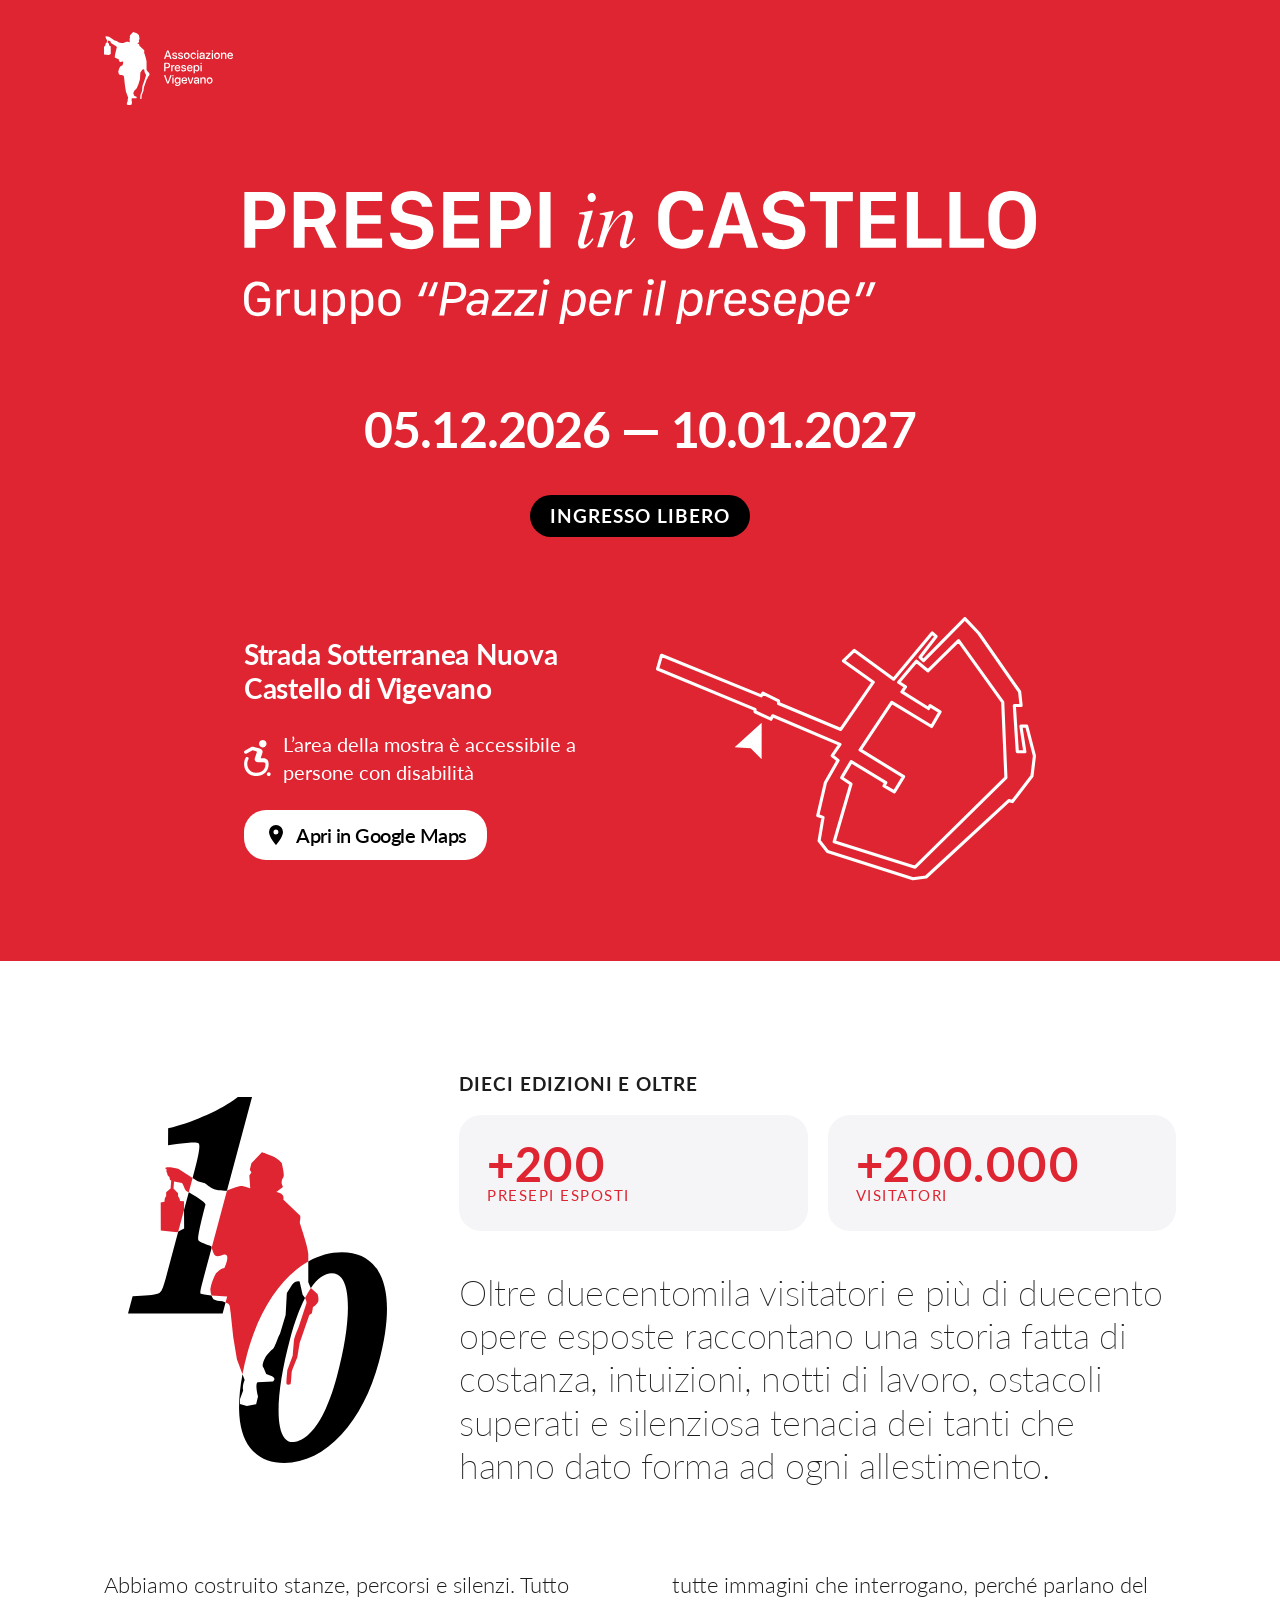
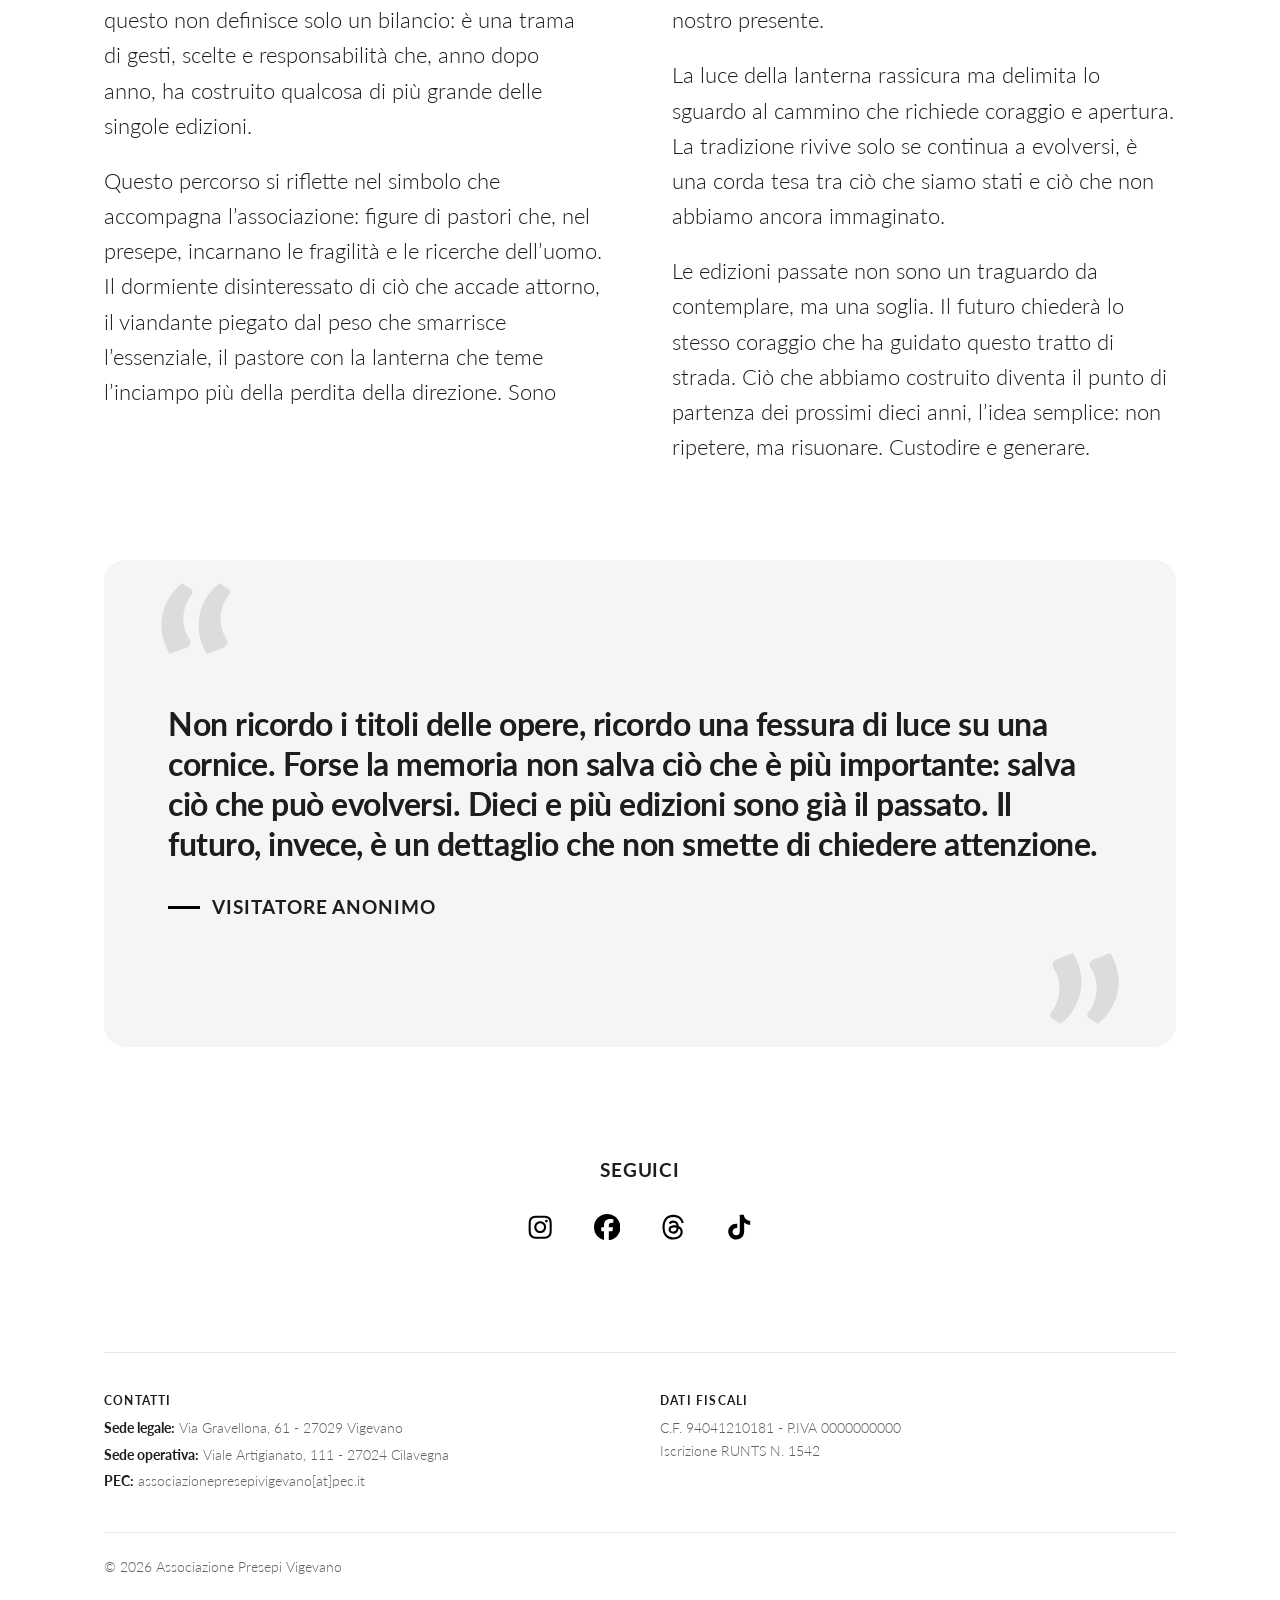
==== commit 33fd2e3c: "Fix iOS rendering" ====
--- a/index.html
+++ b/index.html
@@ -12,7 +12,7 @@
 <script type="application/ld+json">{"@context":"https://schema.org","@graph":[{"@type":"Organization","@id":"https://presepivigevano.org/#org","name":"Associazione Presepi Vigevano","url":"https://presepivigevano.org/","address":{"@type":"PostalAddress","streetAddress":"Via Gravellona, 61","postalCode":"27029","addressLocality":"Vigevano","addressCountry":"IT"},"taxID":"94041210181","sameAs":["https://www.instagram.com/presepivigevano","https://www.facebook.com/PresepiVigevano","https://www.threads.net/@presepivigevano","https://www.tiktok.com/@presepivigevano"]},{"@type":"Event","name":"Presepi in castello – 10ª edizione","startDate":"2026-12-05","endDate":"2027-01-10","eventStatus":"https://schema.org/EventScheduled","eventAttendanceMode":"https://schema.org/OfflineEventAttendanceMode","location":{"@type":"Place","name":"Castello Sforzesco di Vigevano","address":{"@type":"PostalAddress","addressLocality":"Vigevano","addressRegion":"PV","addressCountry":"IT"}},"organizer":{"@id":"https://presepivigevano.org/#org"},"isAccessibleForFree":true,"inLanguage":"it"}]}</script>
 <link rel="preconnect" href="https://fonts.googleapis.com"><link rel="preconnect" href="https://fonts.gstatic.com" crossorigin>
 <style>@import url("https://fonts.googleapis.com/css2?family=Lato:wght@300;400;700&display=swap");
-/*! tailwindcss v3.4.17 | MIT License | https://tailwindcss.com*/*,:after,:before{box-sizing:border-box;border:0 solid #e5e7eb}:after,:before{--tw-content:""}:host,html{line-height:1.5;-webkit-text-size-adjust:100%;-moz-tab-size:4;-o-tab-size:4;tab-size:4;font-family:Lato,-apple-system,BlinkMacSystemFont,Helvetica Neue,Arial,sans-serif;font-feature-settings:normal;font-variation-settings:normal;-webkit-tap-highlight-color:transparent}body{margin:0;line-height:inherit}hr{height:0;color:inherit;border-top-width:1px}abbr:where([title]){-webkit-text-decoration:underline dotted;text-decoration:underline dotted}h1,h2,h3,h4,h5,h6{font-size:inherit;font-weight:inherit}a{color:inherit;text-decoration:inherit}b,strong{font-weight:bolder}code,kbd,pre,samp{font-family:ui-monospace,SFMono-Regular,Menlo,Monaco,Consolas,Liberation Mono,Courier New,monospace;font-feature-settings:normal;font-variation-settings:normal;font-size:1em}small{font-size:80%}sub,sup{font-size:75%;line-height:0;position:relative;vertical-align:baseline}sub{bottom:-.25em}sup{top:-.5em}table{text-indent:0;border-color:inherit;border-collapse:collapse}button,input,optgroup,select,textarea{font-family:inherit;font-feature-settings:inherit;font-variation-settings:inherit;font-size:100%;font-weight:inherit;line-height:inherit;letter-spacing:inherit;color:inherit;margin:0;padding:0}button,select{text-transform:none}button,input:where([type=button]),input:where([type=reset]),input:where([type=submit]){-webkit-appearance:button;background-color:transparent;background-image:none}:-moz-focusring{outline:auto}:-moz-ui-invalid{box-shadow:none}progress{vertical-align:baseline}::-webkit-inner-spin-button,::-webkit-outer-spin-button{height:auto}[type=search]{-webkit-appearance:textfield;outline-offset:-2px}::-webkit-search-decoration{-webkit-appearance:none}::-webkit-file-upload-button{-webkit-appearance:button;font:inherit}summary{display:list-item}blockquote,dd,dl,figure,h1,h2,h3,h4,h5,h6,hr,p,pre{margin:0}fieldset{margin:0}fieldset,legend{padding:0}menu,ol,ul{list-style:none;margin:0;padding:0}dialog{padding:0}textarea{resize:vertical}input::-moz-placeholder,textarea::-moz-placeholder{opacity:1;color:#9ca3af}input::placeholder,textarea::placeholder{opacity:1;color:#9ca3af}[role=button],button{cursor:pointer}:disabled{cursor:default}audio,canvas,embed,iframe,img,object,svg,video{display:block;vertical-align:middle}img,video{max-width:100%;height:auto}[hidden]:where(:not([hidden=until-found])){display:none}.wrap{margin-left:auto;margin-right:auto;width:100%;max-width:72rem;padding-left:1.5rem;padding-right:1.5rem}@media (min-width:768px){.wrap{padding-left:2.5rem;padding-right:2.5rem}}.on-brand{--tw-bg-opacity:1;background-color:rgb(222 37 49/var(--tw-bg-opacity,1));--tw-text-opacity:1;color:rgb(255 255 255/var(--tw-text-opacity,1))}.eyebrow{font-size:1.04rem;font-weight:700;text-transform:uppercase;line-height:1.2;letter-spacing:.05em}@media (min-width:768px){.eyebrow{font-size:1.055rem}}@media (min-width:1024px){.eyebrow{font-size:1.185rem}}.focus-ring:focus-visible{outline-style:solid;outline-width:2px;outline-offset:4px;outline-color:#fff}.btn-social{display:flex;min-height:4rem;align-items:center;justify-content:center;gap:.75rem;border-radius:1.375rem;--tw-bg-opacity:1;background-color:rgb(222 37 49/var(--tw-bg-opacity,1));padding:1rem 2rem;font-size:1.125rem;line-height:1.75rem;font-weight:600;letter-spacing:-.025em;--tw-text-opacity:1;color:rgb(255 255 255/var(--tw-text-opacity,1))}@media (min-width:768px){.btn-social{min-height:0;border-radius:0;background-color:transparent;padding:0;--tw-text-opacity:1;color:rgb(0 0 0/var(--tw-text-opacity,1))}}.tile{display:flex;flex-direction:column-reverse;border-radius:1.375rem;--tw-bg-opacity:1;background-color:rgb(245 245 247/var(--tw-bg-opacity,1));padding:1.5rem}@media (min-width:768px){.tile{padding:1.75rem}}.stat-label{margin-top:.125rem;font-size:.875rem;line-height:1.25rem;font-weight:400;text-transform:uppercase;line-height:1;letter-spacing:.1em;--tw-text-opacity:1;color:rgb(222 37 49/var(--tw-text-opacity,1))}@media (min-width:768px){.stat-label{font-size:.9375rem}}.stat-num{font-size:clamp(2.75rem,15vw,3.5rem);font-weight:700;line-height:.9;letter-spacing:.01em;--tw-text-opacity:1;color:rgb(222 37 49/var(--tw-text-opacity,1))}@media (min-width:768px){.stat-num{font-size:3.5rem}}@media (min-width:1024px){.stat-num{font-size:clamp(2.25rem,3.7vw,3.25rem)}}.stat-num{font-variant-numeric:lining-nums proportional-nums}.quote-mark{pointer-events:none;position:absolute;-webkit-user-select:none;-moz-user-select:none;user-select:none;font-size:9rem;font-weight:700;line-height:1;color:rgba(0,0,0,.1)}@media (min-width:768px){.quote-mark{font-size:14rem}}.footer-label{margin-bottom:.5rem;font-size:.75rem;line-height:1rem;font-weight:700;text-transform:uppercase;letter-spacing:.1em;--tw-text-opacity:1;color:rgb(29 29 31/var(--tw-text-opacity,1))}.sr-only{position:absolute;width:1px;height:1px;padding:0;margin:-1px;overflow:hidden;clip:rect(0,0,0,0);white-space:nowrap;border-width:0}.relative{position:relative}.bottom-0{bottom:0}.left-6{left:1.5rem}.right-6{right:1.5rem}.top-0{top:0}.-mx-6{margin-left:-1.5rem;margin-right:-1.5rem}.mx-auto{margin-left:auto;margin-right:auto}.mb-5{margin-bottom:1.25rem}.mb-8{margin-bottom:2rem}.mt-1{margin-top:.25rem}.mt-10{margin-top:2.5rem}.mt-14{margin-top:3.5rem}.mt-16{margin-top:4rem}.mt-8{margin-top:2rem}.block{display:block}.inline-block{display:inline-block}.flex{display:flex}.inline-flex{display:inline-flex}.grid{display:grid}.h-6{height:1.5rem}.h-\[26\.4px\]{height:26.4px}.h-\[30\.6px\]{height:30.6px}.h-\[3px\]{height:3px}.h-auto{height:auto}.min-h-11{min-height:2.75rem}.w-6{width:1.5rem}.w-8{width:2rem}.w-\[106px\]{width:106px}.w-\[202px\]{width:202px}.w-\[26\.4px\]{width:26.4px}.w-\[37\.5\%\]{width:37.5%}.w-\[75\%\]{width:75%}.w-auto{width:auto}.w-full{width:100%}.min-w-\[12rem\]{min-width:12rem}.max-w-\[20rem\]{max-width:20rem}.max-w-\[574px\]{max-width:574px}.max-w-\[792px\]{max-width:792px}.max-w-full{max-width:100%}.shrink-0{flex-shrink:0}.scroll-pt-\[env\(safe-area-inset-top\2c 0px\)\]{scroll-padding-top:env(safe-area-inset-top,0)}.grid-cols-1{grid-template-columns:repeat(1,minmax(0,1fr))}.flex-col{flex-direction:column}.items-center{align-items:center}.justify-center{justify-content:center}.gap-10{gap:2.5rem}.gap-2{gap:.5rem}.gap-3{gap:.75rem}.gap-4{gap:1rem}.gap-5{gap:1.25rem}.gap-6{gap:1.5rem}.gap-8{gap:2rem}.overflow-hidden{overflow:hidden}.whitespace-nowrap{white-space:nowrap}.text-balance{text-wrap:balance}.rounded-card{border-radius:1.375rem}.rounded-none{border-radius:0}.border-t{border-top-width:1px}.border-black\/10{border-color:rgba(0,0,0,.1)}.bg-black{--tw-bg-opacity:1;background-color:rgb(0 0 0/var(--tw-bg-opacity,1))}.bg-surface{--tw-bg-opacity:1;background-color:rgb(245 245 247/var(--tw-bg-opacity,1))}.bg-white{--tw-bg-opacity:1;background-color:rgb(255 255 255/var(--tw-bg-opacity,1))}.fill-current{fill:currentColor}.px-5{padding-left:1.25rem;padding-right:1.25rem}.px-6{padding-left:1.5rem;padding-right:1.5rem}.py-2\.5{padding-top:.625rem;padding-bottom:.625rem}.py-20{padding-top:5rem;padding-bottom:5rem}.pb-16{padding-bottom:4rem}.pb-20{padding-bottom:5rem}.pb-24{padding-bottom:6rem}.pb-\[calc\(2\.5rem\+env\(safe-area-inset-bottom\2c 0px\)\)\]{padding-bottom:calc(2.5rem + env(safe-area-inset-bottom,0px))}.pt-10{padding-top:2.5rem}.pt-14{padding-top:3.5rem}.pt-28{padding-top:7rem}.pt-6{padding-top:1.5rem}.pt-\[env\(safe-area-inset-top\2c 0px\)\]{padding-top:env(safe-area-inset-top,0)}.text-center{text-align:center}.font-sans{font-family:Lato,-apple-system,BlinkMacSystemFont,Helvetica Neue,Arial,sans-serif}.text-2xl{font-size:1.5rem;line-height:2rem}.text-\[1\.0125rem\]{font-size:1.0125rem}.text-\[1\.125rem\]{font-size:1.125rem}.text-\[1\.5rem\]{font-size:1.5rem}.text-\[1\.75rem\]{font-size:1.75rem}.text-\[2\.1rem\]{font-size:2.1rem}.text-sm{font-size:.875rem;line-height:1.25rem}.font-bold{font-weight:700}.font-extralight{font-weight:200}.font-light{font-weight:300}.font-normal{font-weight:400}.font-semibold{font-weight:600}.not-italic{font-style:normal}.leading-body{line-height:1.6}.leading-head{line-height:1.2}.leading-none{line-height:1}.leading-note{line-height:1.4}.leading-quote{line-height:1.25}.tracking-display{letter-spacing:-.02em}.tracking-head{letter-spacing:-.01em}.tracking-quote{letter-spacing:-.015em}.tracking-tight{letter-spacing:-.025em}.text-black{--tw-text-opacity:1;color:rgb(0 0 0/var(--tw-text-opacity,1))}.text-ink{--tw-text-opacity:1;color:rgb(29 29 31/var(--tw-text-opacity,1))}.text-ink\/70{color:rgba(29,29,31,.7)}.text-white{--tw-text-opacity:1;color:rgb(255 255 255/var(--tw-text-opacity,1))}.antialiased{-webkit-font-smoothing:antialiased;-moz-osx-font-smoothing:grayscale}.\[color-scheme\:light\]{color-scheme:light}.\[overflow-wrap\:anywhere\]{overflow-wrap:anywhere}.\[text-rendering\:optimizeLegibility\]{text-rendering:optimizeLegibility}.\[text-wrap\:pretty\]{text-wrap:pretty}.\[transform\:rotate\(180deg\)\]{transform:rotate(180deg)}.focus\:not-sr-only:focus{position:static;width:auto;height:auto;padding:0;margin:0;overflow:visible;clip:auto;white-space:normal}.focus\:absolute:focus{position:absolute}.focus\:left-4:focus{left:1rem}.focus\:top-4:focus{top:1rem}.focus\:z-10:focus{z-index:10}.focus\:rounded-full:focus{border-radius:9999px}.focus\:bg-white:focus{--tw-bg-opacity:1;background-color:rgb(255 255 255/var(--tw-bg-opacity,1))}.focus\:px-4:focus{padding-left:1rem;padding-right:1rem}.focus\:py-2:focus{padding-top:.5rem;padding-bottom:.5rem}.focus\:text-brand:focus{--tw-text-opacity:1;color:rgb(222 37 49/var(--tw-text-opacity,1))}.focus-visible\:outline-brand:focus-visible{outline-color:#de2531}@media (min-width:640px){.sm\:w-\[110px\]{width:110px}}@media (min-width:768px){.md\:sr-only{position:absolute;width:1px;height:1px;padding:0;margin:-1px;overflow:hidden;clip:rect(0,0,0,0);white-space:nowrap;border-width:0}.md\:left-12{left:3rem}.md\:right-12{right:3rem}.md\:mx-0{margin-left:0;margin-right:0}.md\:mt-10{margin-top:2.5rem}.md\:mt-20{margin-top:5rem}.md\:mt-24{margin-top:6rem}.md\:flex{display:flex}.md\:h-9{height:2.25rem}.md\:w-\[129px\]{width:129px}.md\:w-\[259px\]{width:259px}.md\:w-full{width:100%}.md\:min-w-0{min-width:0}.md\:max-w-\[792px\]{max-width:792px}.md\:max-w-none{max-width:none}.md\:grid-cols-2{grid-template-columns:repeat(2,minmax(0,1fr))}.md\:flex-row{flex-direction:row}.md\:items-start{align-items:flex-start}.md\:items-center{align-items:center}.md\:justify-center{justify-content:center}.md\:gap-10{gap:2.5rem}.md\:gap-8{gap:2rem}.md\:gap-x-10{-moz-column-gap:2.5rem;column-gap:2.5rem}.md\:rounded-card{border-radius:1.375rem}.md\:px-16{padding-left:4rem;padding-right:4rem}.md\:py-28{padding-top:7rem;padding-bottom:7rem}.md\:pb-20{padding-bottom:5rem}.md\:pb-28{padding-bottom:7rem}.md\:pb-32{padding-bottom:8rem}.md\:pt-20{padding-top:5rem}.md\:pt-36{padding-top:9rem}.md\:pt-8{padding-top:2rem}.md\:text-left{text-align:left}.md\:text-\[1\.125rem\]{font-size:1.125rem}.md\:text-\[1\.25rem\]{font-size:1.25rem}.md\:text-\[1\.75rem\]{font-size:1.75rem}.md\:text-\[3\.15rem\]{font-size:3.15rem}}@media (min-width:1024px){.lg\:columns-2{-moz-columns:2;column-count:2}.lg\:grid-cols-\[minmax\(0\2c 3fr\)_minmax\(0\2c 7fr\)\]{grid-template-columns:minmax(0,3fr) minmax(0,7fr)}.lg\:items-center{align-items:center}.lg\:gap-12{gap:3rem}.lg\:gap-x-16{-moz-column-gap:4rem;column-gap:4rem}.lg\:text-\[1\.25rem\]{font-size:1.25rem}.lg\:text-\[1\.375rem\]{font-size:1.375rem}.lg\:text-\[1\.75rem\]{font-size:1.75rem}.lg\:text-\[2\.25rem\]{font-size:2.25rem}.lg\:text-\[2rem\]{font-size:2rem}}.\[\&\>p\+p\]\:mt-5>p+p{margin-top:1.25rem}</style>
+/*! tailwindcss v3.4.17 | MIT License | https://tailwindcss.com*/*,:after,:before{box-sizing:border-box;border:0 solid #e5e7eb}:after,:before{--tw-content:""}:host,html{line-height:1.5;-webkit-text-size-adjust:100%;-moz-tab-size:4;-o-tab-size:4;tab-size:4;font-family:Lato,-apple-system,BlinkMacSystemFont,Helvetica Neue,Arial,sans-serif;font-feature-settings:normal;font-variation-settings:normal;-webkit-tap-highlight-color:transparent}body{margin:0;line-height:inherit}hr{height:0;color:inherit;border-top-width:1px}abbr:where([title]){-webkit-text-decoration:underline dotted;text-decoration:underline dotted}h1,h2,h3,h4,h5,h6{font-size:inherit;font-weight:inherit}a{color:inherit;text-decoration:inherit}b,strong{font-weight:bolder}code,kbd,pre,samp{font-family:ui-monospace,SFMono-Regular,Menlo,Monaco,Consolas,Liberation Mono,Courier New,monospace;font-feature-settings:normal;font-variation-settings:normal;font-size:1em}small{font-size:80%}sub,sup{font-size:75%;line-height:0;position:relative;vertical-align:baseline}sub{bottom:-.25em}sup{top:-.5em}table{text-indent:0;border-color:inherit;border-collapse:collapse}button,input,optgroup,select,textarea{font-family:inherit;font-feature-settings:inherit;font-variation-settings:inherit;font-size:100%;font-weight:inherit;line-height:inherit;letter-spacing:inherit;color:inherit;margin:0;padding:0}button,select{text-transform:none}button,input:where([type=button]),input:where([type=reset]),input:where([type=submit]){-webkit-appearance:button;background-color:transparent;background-image:none}:-moz-focusring{outline:auto}:-moz-ui-invalid{box-shadow:none}progress{vertical-align:baseline}::-webkit-inner-spin-button,::-webkit-outer-spin-button{height:auto}[type=search]{-webkit-appearance:textfield;outline-offset:-2px}::-webkit-search-decoration{-webkit-appearance:none}::-webkit-file-upload-button{-webkit-appearance:button;font:inherit}summary{display:list-item}blockquote,dd,dl,figure,h1,h2,h3,h4,h5,h6,hr,p,pre{margin:0}fieldset{margin:0}fieldset,legend{padding:0}menu,ol,ul{list-style:none;margin:0;padding:0}dialog{padding:0}textarea{resize:vertical}input::-moz-placeholder,textarea::-moz-placeholder{opacity:1;color:#9ca3af}input::placeholder,textarea::placeholder{opacity:1;color:#9ca3af}[role=button],button{cursor:pointer}:disabled{cursor:default}audio,canvas,embed,iframe,img,object,svg,video{display:block;vertical-align:middle}img,video{max-width:100%;height:auto}[hidden]:where(:not([hidden=until-found])){display:none}.wrap{margin-left:auto;margin-right:auto;width:100%;max-width:72rem}.bleed,.wrap{padding-left:max(1.5rem,env(safe-area-inset-left));padding-right:max(1.5rem,env(safe-area-inset-right))}.bleed{margin-left:calc(max(1.5rem, env(safe-area-inset-left))*-1);margin-right:calc(max(1.5rem, env(safe-area-inset-right))*-1)}@media (min-width:768px){.wrap{padding-left:max(2.5rem,env(safe-area-inset-left));padding-right:max(2.5rem,env(safe-area-inset-right))}.bleed{margin-left:0;margin-right:0;padding-left:4rem;padding-right:4rem}}.on-brand{--tw-bg-opacity:1;background-color:rgb(222 37 49/var(--tw-bg-opacity,1));--tw-text-opacity:1;color:rgb(255 255 255/var(--tw-text-opacity,1))}.eyebrow{font-size:1.04rem;font-weight:700;text-transform:uppercase;line-height:1.2;letter-spacing:.05em}@media (min-width:768px){.eyebrow{font-size:1.055rem}}@media (min-width:1024px){.eyebrow{font-size:1.185rem}}.focus-ring:focus-visible{outline-style:solid;outline-width:2px;outline-offset:4px;outline-color:#fff}.btn-social{display:flex;min-height:4rem;align-items:center;justify-content:center;gap:.75rem;border-radius:1.375rem;--tw-bg-opacity:1;background-color:rgb(222 37 49/var(--tw-bg-opacity,1));padding:1rem 2rem;font-size:1.125rem;line-height:1.75rem;font-weight:600;letter-spacing:-.025em;--tw-text-opacity:1;color:rgb(255 255 255/var(--tw-text-opacity,1))}@media (min-width:768px){.btn-social{min-height:0;border-radius:0;background-color:transparent;padding:0;--tw-text-opacity:1;color:rgb(0 0 0/var(--tw-text-opacity,1))}}.tile{display:flex;flex-direction:column-reverse;border-radius:1.375rem;--tw-bg-opacity:1;background-color:rgb(245 245 247/var(--tw-bg-opacity,1));padding:1.5rem}@media (min-width:768px){.tile{padding:1.75rem}}.stat-label{margin-top:.125rem;font-size:.875rem;line-height:1.25rem;font-weight:400;text-transform:uppercase;line-height:1;letter-spacing:.1em;--tw-text-opacity:1;color:rgb(222 37 49/var(--tw-text-opacity,1))}@media (min-width:768px){.stat-label{font-size:.9375rem}}.stat-num{font-size:clamp(2.75rem,15vw,3.5rem);font-weight:700;line-height:.9;letter-spacing:.01em;--tw-text-opacity:1;color:rgb(222 37 49/var(--tw-text-opacity,1))}@media (min-width:768px){.stat-num{font-size:3.5rem}}@media (min-width:1024px){.stat-num{font-size:clamp(2.25rem,3.7vw,3.25rem)}}.stat-num{font-variant-numeric:lining-nums proportional-nums}.quote-mark{pointer-events:none;position:absolute;-webkit-user-select:none;-moz-user-select:none;user-select:none;font-size:9rem;font-weight:700;line-height:1;color:rgba(0,0,0,.1)}@media (min-width:768px){.quote-mark{font-size:14rem}}.footer-label{margin-bottom:.5rem;font-size:.75rem;line-height:1rem;font-weight:700;text-transform:uppercase;letter-spacing:.1em;--tw-text-opacity:1;color:rgb(29 29 31/var(--tw-text-opacity,1))}.sr-only{position:absolute;width:1px;height:1px;padding:0;margin:-1px;overflow:hidden;clip:rect(0,0,0,0);white-space:nowrap;border-width:0}.relative{position:relative}.bottom-0{bottom:0}.left-\[max\(1\.5rem\2c env\(safe-area-inset-left\)\)\]{left:max(1.5rem,env(safe-area-inset-left))}.right-\[max\(1\.5rem\2c env\(safe-area-inset-right\)\)\]{right:max(1.5rem,env(safe-area-inset-right))}.top-0{top:0}.mx-auto{margin-left:auto;margin-right:auto}.mb-5{margin-bottom:1.25rem}.mb-8{margin-bottom:2rem}.mt-1{margin-top:.25rem}.mt-10{margin-top:2.5rem}.mt-14{margin-top:3.5rem}.mt-16{margin-top:4rem}.mt-8{margin-top:2rem}.block{display:block}.inline-block{display:inline-block}.flex{display:flex}.inline-flex{display:inline-flex}.grid{display:grid}.h-6{height:1.5rem}.h-\[26\.4px\]{height:26.4px}.h-\[30\.6px\]{height:30.6px}.h-\[3px\]{height:3px}.h-auto{height:auto}.min-h-11{min-height:2.75rem}.w-6{width:1.5rem}.w-8{width:2rem}.w-\[106px\]{width:106px}.w-\[202px\]{width:202px}.w-\[26\.4px\]{width:26.4px}.w-\[37\.5\%\]{width:37.5%}.w-\[90\%\]{width:90%}.w-auto{width:auto}.w-full{width:100%}.min-w-\[12rem\]{min-width:12rem}.max-w-\[20rem\]{max-width:20rem}.max-w-\[574px\]{max-width:574px}.max-w-\[792px\]{max-width:792px}.max-w-full{max-width:100%}.shrink-0{flex-shrink:0}.scroll-pt-\[env\(safe-area-inset-top\2c 0px\)\]{scroll-padding-top:env(safe-area-inset-top,0)}.grid-cols-1{grid-template-columns:repeat(1,minmax(0,1fr))}.flex-col{flex-direction:column}.items-center{align-items:center}.justify-center{justify-content:center}.gap-10{gap:2.5rem}.gap-2{gap:.5rem}.gap-3{gap:.75rem}.gap-4{gap:1rem}.gap-5{gap:1.25rem}.gap-6{gap:1.5rem}.gap-8{gap:2rem}.overflow-hidden{overflow:hidden}.whitespace-nowrap{white-space:nowrap}.text-balance{text-wrap:balance}.rounded-card{border-radius:1.375rem}.rounded-none{border-radius:0}.border-t{border-top-width:1px}.border-black\/10{border-color:rgba(0,0,0,.1)}.bg-black{--tw-bg-opacity:1;background-color:rgb(0 0 0/var(--tw-bg-opacity,1))}.bg-surface{--tw-bg-opacity:1;background-color:rgb(245 245 247/var(--tw-bg-opacity,1))}.bg-white{--tw-bg-opacity:1;background-color:rgb(255 255 255/var(--tw-bg-opacity,1))}.fill-current{fill:currentColor}.px-5{padding-left:1.25rem;padding-right:1.25rem}.py-2\.5{padding-top:.625rem;padding-bottom:.625rem}.py-20{padding-top:5rem;padding-bottom:5rem}.pb-16{padding-bottom:4rem}.pb-20{padding-bottom:5rem}.pb-24{padding-bottom:6rem}.pb-\[calc\(2\.5rem\+env\(safe-area-inset-bottom\2c 0px\)\)\]{padding-bottom:calc(2.5rem + env(safe-area-inset-bottom,0px))}.pt-10{padding-top:2.5rem}.pt-14{padding-top:3.5rem}.pt-28{padding-top:7rem}.pt-6{padding-top:1.5rem}.pt-\[env\(safe-area-inset-top\2c 0px\)\]{padding-top:env(safe-area-inset-top,0)}.text-center{text-align:center}.font-sans{font-family:Lato,-apple-system,BlinkMacSystemFont,Helvetica Neue,Arial,sans-serif}.text-2xl{font-size:1.5rem;line-height:2rem}.text-\[1\.0125rem\]{font-size:1.0125rem}.text-\[1\.125rem\]{font-size:1.125rem}.text-\[1\.35rem\]{font-size:1.35rem}.text-\[1\.75rem\]{font-size:1.75rem}.text-\[2\.1rem\]{font-size:2.1rem}.text-sm{font-size:.875rem;line-height:1.25rem}.font-bold{font-weight:700}.font-extralight{font-weight:200}.font-light{font-weight:300}.font-normal{font-weight:400}.font-semibold{font-weight:600}.not-italic{font-style:normal}.leading-body{line-height:1.6}.leading-head{line-height:1.2}.leading-none{line-height:1}.leading-note{line-height:1.4}.leading-quote{line-height:1.25}.tracking-display{letter-spacing:-.02em}.tracking-head{letter-spacing:-.01em}.tracking-quote{letter-spacing:-.015em}.tracking-tight{letter-spacing:-.025em}.text-black{--tw-text-opacity:1;color:rgb(0 0 0/var(--tw-text-opacity,1))}.text-ink{--tw-text-opacity:1;color:rgb(29 29 31/var(--tw-text-opacity,1))}.text-ink\/70{color:rgba(29,29,31,.7)}.text-white{--tw-text-opacity:1;color:rgb(255 255 255/var(--tw-text-opacity,1))}.antialiased{-webkit-font-smoothing:antialiased;-moz-osx-font-smoothing:grayscale}.\[color-scheme\:light\]{color-scheme:light}.\[overflow-wrap\:anywhere\]{overflow-wrap:anywhere}.\[text-rendering\:optimizeLegibility\]{text-rendering:optimizeLegibility}.\[text-wrap\:pretty\]{text-wrap:pretty}.\[transform\:rotate\(180deg\)\]{transform:rotate(180deg)}.focus\:not-sr-only:focus{position:static;width:auto;height:auto;padding:0;margin:0;overflow:visible;clip:auto;white-space:normal}.focus\:absolute:focus{position:absolute}.focus\:left-4:focus{left:1rem}.focus\:top-4:focus{top:1rem}.focus\:z-10:focus{z-index:10}.focus\:rounded-full:focus{border-radius:9999px}.focus\:bg-white:focus{--tw-bg-opacity:1;background-color:rgb(255 255 255/var(--tw-bg-opacity,1))}.focus\:px-4:focus{padding-left:1rem;padding-right:1rem}.focus\:py-2:focus{padding-top:.5rem;padding-bottom:.5rem}.focus\:text-brand:focus{--tw-text-opacity:1;color:rgb(222 37 49/var(--tw-text-opacity,1))}.focus-visible\:outline-brand:focus-visible{outline-color:#de2531}@media (min-width:640px){.sm\:w-\[110px\]{width:110px}}@media (min-width:768px){.md\:sr-only{position:absolute;width:1px;height:1px;padding:0;margin:-1px;overflow:hidden;clip:rect(0,0,0,0);white-space:nowrap;border-width:0}.md\:left-12{left:3rem}.md\:right-12{right:3rem}.md\:mx-0{margin-left:0;margin-right:0}.md\:mt-10{margin-top:2.5rem}.md\:mt-20{margin-top:5rem}.md\:mt-24{margin-top:6rem}.md\:flex{display:flex}.md\:h-9{height:2.25rem}.md\:w-\[129px\]{width:129px}.md\:w-\[259px\]{width:259px}.md\:w-full{width:100%}.md\:min-w-0{min-width:0}.md\:max-w-\[792px\]{max-width:792px}.md\:max-w-none{max-width:none}.md\:grid-cols-2{grid-template-columns:repeat(2,minmax(0,1fr))}.md\:flex-row{flex-direction:row}.md\:items-start{align-items:flex-start}.md\:items-center{align-items:center}.md\:justify-center{justify-content:center}.md\:gap-10{gap:2.5rem}.md\:gap-8{gap:2rem}.md\:gap-x-10{-moz-column-gap:2.5rem;column-gap:2.5rem}.md\:rounded-card{border-radius:1.375rem}.md\:py-28{padding-top:7rem;padding-bottom:7rem}.md\:pb-20{padding-bottom:5rem}.md\:pb-28{padding-bottom:7rem}.md\:pb-32{padding-bottom:8rem}.md\:pt-20{padding-top:5rem}.md\:pt-36{padding-top:9rem}.md\:pt-8{padding-top:2rem}.md\:text-left{text-align:left}.md\:text-\[1\.125rem\]{font-size:1.125rem}.md\:text-\[1\.25rem\]{font-size:1.25rem}.md\:text-\[1\.5rem\]{font-size:1.5rem}.md\:text-\[1\.75rem\]{font-size:1.75rem}.md\:text-\[3\.15rem\]{font-size:3.15rem}}@media (min-width:1024px){.lg\:columns-2{-moz-columns:2;column-count:2}.lg\:grid-cols-\[minmax\(0\2c 3fr\)_minmax\(0\2c 7fr\)\]{grid-template-columns:minmax(0,3fr) minmax(0,7fr)}.lg\:items-center{align-items:center}.lg\:gap-12{gap:3rem}.lg\:gap-x-16{-moz-column-gap:4rem;column-gap:4rem}.lg\:text-\[1\.25rem\]{font-size:1.25rem}.lg\:text-\[1\.375rem\]{font-size:1.375rem}.lg\:text-\[1\.75rem\]{font-size:1.75rem}.lg\:text-\[2\.25rem\]{font-size:2.25rem}.lg\:text-\[2rem\]{font-size:2rem}}.\[\&\>p\+p\]\:mt-5>p+p{margin-top:1.25rem}</style>
 </head>
 <body class="bg-white font-sans font-light text-ink antialiased [text-rendering:optimizeLegibility]">
 <a href="#contenuto" class="sr-only focus:not-sr-only focus:absolute focus:left-4 focus:top-4 focus:z-10 focus:rounded-full focus:bg-white focus:px-4 focus:py-2 focus:text-brand">Vai al contenuto</a>
@@ -21,14 +21,14 @@
 </div></header>
 <main id="contenuto">
 <section aria-labelledby="titolo" class="on-brand"><div class="wrap pb-16 pt-14 text-center md:pb-20 md:pt-20">
-<h2 id="titolo"><span class="sr-only">Presepi in castello</span><svg class="mx-auto h-auto w-[75%] max-w-[574px] md:w-full md:max-w-[792px]" aria-hidden="true" focusable="false" xmlns="http://www.w3.org/2000/svg" version="1.1" viewBox="0 0 442.8 74.4"><defs><style> .h0 { fill: #fff; } </style></defs><g><g><path class="h0" d="M23.1,11c0,5.9-3.8,10.3-10.6,10.3h-6.2v10.4H.2V.6h12.4c6.7,0,10.5,4.6,10.5,10.4h0ZM11.4,5.5h-5.1v10.9h5.1c3.4,0,5.4-2,5.4-5.5s-2-5.5-5.4-5.5Z"/><path class="h0" d="M51.3,10.5c0,4.6-2.8,7.6-5.7,8.7l6.2,12.5h-6.9l-5.5-11.6h-5.5v11.6h-6.1V.6h12.4c6.9,0,10.9,3.9,10.9,9.8ZM39.4,15.5c3.4,0,5.5-1.6,5.5-4.9s-2.2-5.1-5.5-5.1h-5.5v10.1h5.4Z"/><path class="h0" d="M77.2,31.8h-20V.6h20v5h-13.9v8h13.1v4.7h-13.1v8.3h13.9v5Z"/><path class="h0" d="M87.4,23.3c.4,2.4,2.7,4.2,6.4,4.2s5.9-1.8,5.9-4.3-1.6-3.3-4.8-4l-4.8-1.1c-4.8-1.1-7.9-3.9-7.9-8.6S86.9,0,93.8,0s11.2,4,11.5,8.8h-5.8c-.4-2.2-2.4-3.9-5.7-3.9s-5.4,1.8-5.4,4.2,1.5,3.1,4.3,3.7l4.8,1.1c5,1.1,8.4,3.6,8.4,8.8s-4.4,9.8-12.3,9.8-11.7-4.1-12-9.1c0,0,5.9,0,6,0Z"/><path class="h0" d="M131.4,31.8h-20V.6h20v5h-13.9v8h13.1v4.7h-13.1v8.3h13.9v5Z"/><path class="h0" d="M160.5,11c0,5.9-3.8,10.3-10.6,10.3h-6.2v10.4h-6.1V.6h12.4c6.7,0,10.5,4.6,10.5,10.4h0ZM148.8,5.5h-5.1v10.9h5.1c3.4,0,5.4-2,5.4-5.5s-2-5.5-5.4-5.5Z"/><path class="h0" d="M165.3,31.8V.6h6.1v31.1h-6.1Z"/><path class="h0" d="M194.9,11.1c0,0,.1.1.1.2l-4.6,16.3c-.2.9-.3,1.4-.3,1.5s0,.4.1.6c0,.2.3.3.6.3.5,0,1.2-.5,2.1-1.3.5-.5,1.1-1.3,1.9-2.3l.6.5-.2.3c-1.1,1.6-2.1,2.7-2.8,3.4-1.2,1.1-2.3,1.6-3.4,1.6s-1.2-.3-1.6-.8-.6-1.2-.6-1.9,0-.8,0-1.1.2-.8.3-1.5l3.2-11.7c0-.2,0-.4.1-.5s0-.3,0-.5c0-.6-.2-.9-.6-1-.4-.1-1.2-.2-2.4-.2v-.8c1.2-.1,2.1-.3,2.7-.4s1.1-.2,1.7-.3c.7-.1,1.4-.3,2.1-.4s1-.2,1.1-.1h0ZM192.8,5.4c-.4-.5-.7-1.1-.7-1.8s.2-1.3.7-1.8,1-.7,1.6-.7,1.2.2,1.6.7.7,1.1.7,1.8-.2,1.3-.7,1.8-1,.7-1.6.7-1.1-.2-1.6-.7h0Z"/><path class="h0" d="M197.4,31.8l3.9-14.1c.3-1.2.5-1.9.6-2.2s0-.5,0-.8c0-.4-.1-.8-.4-1-.2-.2-.7-.4-1.5-.4s-.4,0-.5,0c-.2,0-.4,0-.6,0v-.8c1-.1,1.7-.3,2.1-.3.4,0,.9-.2,1.4-.3l4.1-.9c0,0,.1.1.2.2l-3,9.8c1.9-2.8,3.4-5,4.7-6.3,2.2-2.4,4.2-3.7,5.9-3.7s1.2.1,1.7.4c.9.5,1.4,1.4,1.4,2.7s0,.7-.1,1.1c0,.4-.2.8-.3,1.3l-3,10.9c0,.2-.1.5-.2.8s-.1.6-.1.7c0,.2,0,.4.2.6.1.2.3.3.5.3.4,0,.8-.2,1.3-.7.5-.5,1.3-1.5,2.4-3l.7.6c-1.2,1.7-2.2,2.9-2.9,3.5-1.2,1.2-2.4,1.8-3.5,1.8s-1-.2-1.5-.5-.7-1-.7-1.9,0-.5,0-.8c0-.3,0-.5.1-.8l2.9-11.1c.1-.6.2-1.1.3-1.5s0-.7,0-.8c0-.4,0-.7-.3-.9-.2-.3-.5-.4-.9-.4-1.1,0-2.6,1-4.4,3.1-1,1.2-2.1,2.7-3.1,4.4-.8,1.3-1.4,2.6-1.9,3.9s-1.2,3.5-2.2,6.8h-3.5,0Z"/><path class="h0" d="M237.8,18.2c0,5.8,2.5,9,6.8,9s5.9-2.3,6.2-5.5h6v.6c-.3,6-5.3,10-12.1,10s-13.1-5.3-13.1-14.2v-3.9C231.6,5.5,236.3,0,244.6,0s11.9,4.2,12.1,10.4v.6h-5.9c-.2-3.3-2.6-5.8-6.2-5.8s-6.8,3.3-6.8,9.1v3.9h0Z"/><path class="h0" d="M259.5,31.8l10.4-31.1h7.2l10.4,31.1h-6.5l-2.4-8h-10.4l-2.4,8h-6.2ZM273.2,6.6l-3.8,12.6h7.9l-3.8-12.6h-.3Z"/><path class="h0" d="M295.4,23.3c.4,2.4,2.7,4.2,6.4,4.2s5.9-1.8,5.9-4.3-1.5-3.3-4.8-4l-4.8-1.1c-4.8-1.1-7.9-3.9-7.9-8.6S294.9,0,301.8,0s11.2,4,11.5,8.8h-5.8c-.4-2.2-2.4-3.9-5.7-3.9s-5.4,1.8-5.4,4.2,1.5,3.1,4.3,3.7l4.8,1.1c5,1.1,8.4,3.6,8.4,8.8s-4.5,9.8-12.3,9.8-11.7-4.1-12-9.1c0,0,6,0,6,0Z"/><path class="h0" d="M325.3,31.8V5.8h-8.8V.6h23.9v5.1h-8.8v26h-6.2Z"/><path class="h0" d="M364.5,31.8h-20V.6h20v5h-13.9v8h13.1v4.7h-13.1v8.3h13.9v5Z"/><path class="h0" d="M390,31.8h-19.4V.6h6.2v25.9h13.2v5.2h0Z"/><path class="h0" d="M413.8,31.8h-19.4V.6h6.2v25.9h13.2v5.2h0Z"/><path class="h0" d="M429.5,32.3c-8.3,0-13.3-5.4-13.3-14.1v-4c0-8.8,5-14.2,13.3-14.2s13.3,5.4,13.3,14.2v4c0,8.8-5,14.1-13.3,14.1ZM429.5,5.2c-4.1,0-7.1,3-7.1,9v4.1c0,6,2.9,9,7.1,9s7.1-3,7.1-9v-4.1c0-6-3-9-7.1-9Z"/></g><g><path class="h0" d="M11.9,56.1c-.5-2-2.1-3.2-4.4-3.2s-4.9,2.3-4.9,6.2v2.5c0,3.9,1.8,6.3,5,6.3s4.5-1.7,4.5-4v-1.8h-4.7v-2.2h7.2v3.8c0,3.6-2.5,6.3-6.9,6.3S0,66.9,0,61.5v-2.5c0-5.1,2.8-8.4,7.5-8.4s6.4,2.2,6.8,5.5h-2.5,0Z"/><path class="h0" d="M18.3,55.2h2.5v2.2h.1c.4-.9,1.4-2.4,3.9-2.4s.6,0,.9,0v2.3c-.2,0-.7,0-1.2,0-2.5,0-3.8,1.5-3.8,3.5v8.9h-2.5v-14.4h0Z"/><path class="h0" d="M40,69.6h-2.5v-2.4h-.1c-.4,1.2-1.8,2.6-4.3,2.6s-4.9-1.3-4.9-4.6v-10h2.5v9.3c0,2.4,1.4,3.1,3.1,3.1s3.7-1.5,3.7-3.4v-9.1h2.5v14.4h0Z"/><path class="h0" d="M46.8,67.5h-.1v6.9h-2.5v-19.2h2.4v2.3h.1c.6-1.5,2.2-2.5,4.3-2.5,3.4,0,5.5,2.4,5.5,6.2v2.5c0,3.8-2.2,6.2-5.6,6.2s-3.5-.8-4.1-2.3h0ZM54,63.2v-1.5c0-2.9-1.3-4.5-3.7-4.5s-3.7,1.6-3.7,4.2v2.5c0,2.3,1.5,3.9,3.8,3.9s3.6-1.6,3.6-4.5h0Z"/><path class="h0" d="M62.6,67.5h-.1v6.9h-2.5v-19.2h2.4v2.3h.1c.6-1.5,2.2-2.5,4.3-2.5,3.4,0,5.5,2.4,5.5,6.2v2.5c0,3.8-2.2,6.2-5.6,6.2s-3.5-.8-4.1-2.3h0ZM69.8,63.2v-1.5c0-2.9-1.3-4.5-3.7-4.5s-3.7,1.6-3.7,4.2v2.5c0,2.3,1.5,3.9,3.8,3.9s3.6-1.6,3.6-4.5h0Z"/><path class="h0" d="M87.5,61.4v2.1c0,4.1-2.6,6.4-6.2,6.4s-6.2-2.3-6.2-6.4v-2.1c0-3.9,2.6-6.4,6.2-6.4s6.2,2.3,6.2,6.3h0ZM77.6,61.6v1.7c0,2.7,1.3,4.5,3.8,4.5s3.7-1.8,3.7-4.5v-1.7c0-2.6-1.4-4.5-3.7-4.5s-3.8,1.8-3.8,4.5Z"/><path class="h0" d="M102.8,51l-2.6,7.9h-2.9l3.3-7.9h2.2,0ZM108.5,51l-2.6,7.9h-2.9l3.3-7.9h2.2Z"/><path class="h0" d="M109.2,69.6l3.3-18.7h6.1c3.6,0,5.6,2.2,5.6,5s0,.7,0,1.1c-.5,3.6-2.9,5.6-7.6,5.6h-3.5l-1.2,7h-2.5,0ZM114.6,53.1l-1.3,7.3h3.4c3.4,0,4.6-1.6,4.8-3.5,0-.3,0-.7,0-.9,0-1.6-1-3-3.5-3h-3.5,0Z"/><path class="h0" d="M124.5,65.8c0-.2,0-.4,0-.6.2-2.4,2.2-4.1,5.8-4.1h3.8v-.9c.2-.2.2-.4.2-.7,0-1.2-.7-2.6-3-2.6s-2.7.8-3,1.7h-2.4c.4-2.2,2.4-3.8,5.6-3.8s5.2,1.9,5.2,4.5-.1,1.5-.3,2.2l-1.4,7.9h-2.4l.3-1.9h-.2c-.5,1-1.9,2.2-4.1,2.2s-4.3-1.5-4.3-4h0ZM129.6,67.8c1.9,0,3.6-1.3,3.9-3.1l.3-1.7h-3.5c-2.3,0-3.3,1.2-3.3,2.5s.9,2.2,2.6,2.2h0Z"/><path class="h0" d="M138.8,67.4l9.2-10v-.2s-7.8,0-7.8,0l.4-2h10.7l-.4,2.2-9.1,10v.2s7.8,0,7.8,0l-.4,2.1h-10.8l.4-2.2h0Z"/><path class="h0" d="M151.4,67.4l9.2-10v-.2s-7.8,0-7.8,0l.4-2h10.7l-.4,2.2-9.1,10v.2s7.8,0,7.8,0l-.4,2.1h-10.8l.4-2.2h0Z"/><path class="h0" d="M167.2,55.2h2.5l-2.5,14.4h-2.5s2.5-14.4,2.5-14.4ZM169,49.2c1,0,1.8.7,1.8,1.7s-.8,1.7-1.8,1.7-1.7-.7-1.7-1.7.8-1.7,1.8-1.7h0Z"/><path class="h0" d="M180.2,66.8h-.2l-1.3,7.6h-2.5l3.4-19.2h2.5l-.4,2.3h.2c.4-1.1,1.6-2.5,4.1-2.5s5.1,2,5.1,5.4,0,1.1-.1,1.7l-.5,2.6c-.5,2.9-2.6,5.2-6,5.2s-3.9-1.8-4.2-3.1h0ZM184.1,67.7c2.2,0,3.6-1.7,3.9-3.7l.4-2c0-.3,0-.8,0-1.2,0-2.3-1.4-3.6-3.5-3.6s-3.6,1.7-4,4l-.3,2c0,.3,0,.6,0,.7,0,2.7,1.9,3.9,3.5,3.9h0Z"/><path class="h0" d="M193,64.4c0-.8.1-1.7.2-2.2l.4-2c.6-3.3,3.1-5.2,6.4-5.2s5.7,3.4,5.3,6.1c0,0-.3,1.8-.4,2h-9.4c0,.2-.1.8-.1,1.2,0,1.8.9,3.5,3.4,3.5s2.9-.8,3.2-1.8h2.4c-.3,1.9-2.5,3.9-5.8,3.9s-5.6-1.9-5.6-5.5h0ZM202.9,61c.4-2.1-.7-3.9-3-3.9s-3.3,1-3.8,3.2l-.2.9h7s0-.2,0-.2h0Z"/><path class="h0" d="M209.6,55.2h2.4l-.4,2.4h.2c.5-1.3,1.9-2.6,4.1-2.6s.9,0,1.2.1l-.5,2.3c-.3-.1-.9-.2-1.2-.2-2.5,0-3.8,1.9-4.3,4.2l-1.4,8.1h-2.5l2.5-14.4h0Z"/><path class="h0" d="M225.6,55.2h2.5l-2.5,14.4h-2.5s2.5-14.4,2.5-14.4ZM227.4,49.2c1,0,1.8.7,1.8,1.7s-.8,1.7-1.8,1.7-1.7-.7-1.7-1.7.8-1.7,1.8-1.7h0Z"/><path class="h0" d="M233.4,50h2.5l-3.5,19.6h-2.5s3.5-19.7,3.5-19.6Z"/><path class="h0" d="M245.5,66.8h-.2l-1.3,7.6h-2.5l3.4-19.2h2.5l-.4,2.3h.2c.4-1.1,1.6-2.5,4.1-2.5s5.1,2,5.1,5.4,0,1.1-.1,1.7l-.5,2.6c-.5,2.9-2.6,5.2-6,5.2s-3.9-1.8-4.2-3.1h0ZM249.4,67.7c2.2,0,3.6-1.7,3.9-3.7l.4-2c0-.3,0-.8,0-1.2,0-2.3-1.4-3.6-3.5-3.6s-3.6,1.7-4,4l-.3,2c0,.3,0,.6,0,.7,0,2.7,1.9,3.9,3.5,3.9h0Z"/><path class="h0" d="M260.6,55.2h2.4l-.4,2.4h.2c.5-1.3,1.9-2.6,4.1-2.6s.9,0,1.2.1l-.5,2.3c-.3-.1-.9-.2-1.2-.2-2.5,0-3.8,1.9-4.3,4.2l-1.4,8.1h-2.5l2.5-14.4h0Z"/><path class="h0" d="M268.5,64.4c0-.8.1-1.7.2-2.2l.4-2c.6-3.3,3.1-5.2,6.4-5.2s5.7,3.4,5.3,6.1c0,0-.3,1.8-.4,2h-9.4c0,.2-.1.8-.1,1.2,0,1.8.9,3.5,3.4,3.5s2.9-.8,3.2-1.8h2.5c-.3,1.9-2.5,3.9-5.8,3.9s-5.6-1.9-5.6-5.5h0ZM278.4,61c.4-2.1-.7-3.9-3-3.9s-3.3,1-3.8,3.2l-.2.9h7s0-.2,0-.2h0Z"/><path class="h0" d="M289.1,55c3.4,0,5.2,2.1,5.2,4v.3h-2.3c0-1.1-1-2.3-3-2.3s-2.8.9-2.8,2,1.5,1.8,3.1,2.4c2.1.7,4,1.6,4,4.1s-2.2,4.5-5.6,4.5-5.6-1.9-5.6-4.2v-.2h2.4c0,0,0,.2,0,.2.2,1.1,1.5,2.1,3.4,2.1s3-.9,3-2.2-1.4-1.9-2.9-2.4c-1.5-.5-4.1-1.3-4.1-4s1.9-4.2,5.2-4.2h0Z"/><path class="h0" d="M296.3,64.4c0-.8.1-1.7.2-2.2l.4-2c.6-3.3,3.1-5.2,6.4-5.2s5.7,3.4,5.3,6.1c0,0-.3,1.8-.4,2h-9.4c0,.2-.1.8-.1,1.2,0,1.8.9,3.5,3.4,3.5s2.9-.8,3.2-1.8h2.5c-.3,1.9-2.5,3.9-5.8,3.9s-5.6-1.9-5.6-5.5h0ZM306.2,61c.4-2.1-.7-3.9-3-3.9s-3.3,1-3.8,3.2l-.2.9h7s0-.2,0-.2h0Z"/><path class="h0" d="M313.5,66.8h-.2l-1.3,7.6h-2.5l3.4-19.2h2.5l-.4,2.3h.2c.5-1.1,1.6-2.5,4.1-2.5s5.1,2,5.1,5.4,0,1.1-.1,1.7l-.5,2.6c-.5,2.9-2.6,5.2-6,5.2s-3.9-1.8-4.2-3.1h0ZM317.4,67.7c2.2,0,3.6-1.7,4-3.7l.4-2c0-.3,0-.8,0-1.2,0-2.3-1.4-3.6-3.5-3.6s-3.6,1.7-4,4l-.3,2c0,.3,0,.6,0,.7,0,2.7,1.9,3.9,3.5,3.9h0Z"/><path class="h0" d="M326.3,64.4c0-.8.1-1.7.2-2.2l.4-2c.6-3.3,3.1-5.2,6.4-5.2s5.7,3.4,5.3,6.1c0,0-.3,1.8-.4,2h-9.4c0,.2-.1.8-.1,1.2,0,1.8.9,3.5,3.4,3.5s2.9-.8,3.2-1.8h2.5c-.3,1.9-2.5,3.9-5.8,3.9s-5.6-1.9-5.6-5.5h0ZM336.2,61c.4-2.1-.7-3.9-3-3.9s-3.3,1-3.8,3.2l-.2.9h7s0-.2,0-.2h0Z"/><path class="h0" d="M341.9,58.9l2.6-7.9h2.9l-3.3,7.9h-2.2ZM347.7,58.9l2.6-7.9h2.9l-3.3,7.9h-2.2Z"/></g></g></svg></h2>
+<h2 id="titolo"><span class="sr-only">Presepi in castello</span><svg class="mx-auto h-auto w-[90%] max-w-[574px] md:w-full md:max-w-[792px]" aria-hidden="true" focusable="false" xmlns="http://www.w3.org/2000/svg" version="1.1" viewBox="0 0 442.8 74.4"><defs><style> .h0 { fill: #fff; } </style></defs><g><g><path class="h0" d="M23.1,11c0,5.9-3.8,10.3-10.6,10.3h-6.2v10.4H.2V.6h12.4c6.7,0,10.5,4.6,10.5,10.4h0ZM11.4,5.5h-5.1v10.9h5.1c3.4,0,5.4-2,5.4-5.5s-2-5.5-5.4-5.5Z"/><path class="h0" d="M51.3,10.5c0,4.6-2.8,7.6-5.7,8.7l6.2,12.5h-6.9l-5.5-11.6h-5.5v11.6h-6.1V.6h12.4c6.9,0,10.9,3.9,10.9,9.8ZM39.4,15.5c3.4,0,5.5-1.6,5.5-4.9s-2.2-5.1-5.5-5.1h-5.5v10.1h5.4Z"/><path class="h0" d="M77.2,31.8h-20V.6h20v5h-13.9v8h13.1v4.7h-13.1v8.3h13.9v5Z"/><path class="h0" d="M87.4,23.3c.4,2.4,2.7,4.2,6.4,4.2s5.9-1.8,5.9-4.3-1.6-3.3-4.8-4l-4.8-1.1c-4.8-1.1-7.9-3.9-7.9-8.6S86.9,0,93.8,0s11.2,4,11.5,8.8h-5.8c-.4-2.2-2.4-3.9-5.7-3.9s-5.4,1.8-5.4,4.2,1.5,3.1,4.3,3.7l4.8,1.1c5,1.1,8.4,3.6,8.4,8.8s-4.4,9.8-12.3,9.8-11.7-4.1-12-9.1c0,0,5.9,0,6,0Z"/><path class="h0" d="M131.4,31.8h-20V.6h20v5h-13.9v8h13.1v4.7h-13.1v8.3h13.9v5Z"/><path class="h0" d="M160.5,11c0,5.9-3.8,10.3-10.6,10.3h-6.2v10.4h-6.1V.6h12.4c6.7,0,10.5,4.6,10.5,10.4h0ZM148.8,5.5h-5.1v10.9h5.1c3.4,0,5.4-2,5.4-5.5s-2-5.5-5.4-5.5Z"/><path class="h0" d="M165.3,31.8V.6h6.1v31.1h-6.1Z"/><path class="h0" d="M194.9,11.1c0,0,.1.1.1.2l-4.6,16.3c-.2.9-.3,1.4-.3,1.5s0,.4.1.6c0,.2.3.3.6.3.5,0,1.2-.5,2.1-1.3.5-.5,1.1-1.3,1.9-2.3l.6.5-.2.3c-1.1,1.6-2.1,2.7-2.8,3.4-1.2,1.1-2.3,1.6-3.4,1.6s-1.2-.3-1.6-.8-.6-1.2-.6-1.9,0-.8,0-1.1.2-.8.3-1.5l3.2-11.7c0-.2,0-.4.1-.5s0-.3,0-.5c0-.6-.2-.9-.6-1-.4-.1-1.2-.2-2.4-.2v-.8c1.2-.1,2.1-.3,2.7-.4s1.1-.2,1.7-.3c.7-.1,1.4-.3,2.1-.4s1-.2,1.1-.1h0ZM192.8,5.4c-.4-.5-.7-1.1-.7-1.8s.2-1.3.7-1.8,1-.7,1.6-.7,1.2.2,1.6.7.7,1.1.7,1.8-.2,1.3-.7,1.8-1,.7-1.6.7-1.1-.2-1.6-.7h0Z"/><path class="h0" d="M197.4,31.8l3.9-14.1c.3-1.2.5-1.9.6-2.2s0-.5,0-.8c0-.4-.1-.8-.4-1-.2-.2-.7-.4-1.5-.4s-.4,0-.5,0c-.2,0-.4,0-.6,0v-.8c1-.1,1.7-.3,2.1-.3.4,0,.9-.2,1.4-.3l4.1-.9c0,0,.1.1.2.2l-3,9.8c1.9-2.8,3.4-5,4.7-6.3,2.2-2.4,4.2-3.7,5.9-3.7s1.2.1,1.7.4c.9.5,1.4,1.4,1.4,2.7s0,.7-.1,1.1c0,.4-.2.8-.3,1.3l-3,10.9c0,.2-.1.5-.2.8s-.1.6-.1.7c0,.2,0,.4.2.6.1.2.3.3.5.3.4,0,.8-.2,1.3-.7.5-.5,1.3-1.5,2.4-3l.7.6c-1.2,1.7-2.2,2.9-2.9,3.5-1.2,1.2-2.4,1.8-3.5,1.8s-1-.2-1.5-.5-.7-1-.7-1.9,0-.5,0-.8c0-.3,0-.5.1-.8l2.9-11.1c.1-.6.2-1.1.3-1.5s0-.7,0-.8c0-.4,0-.7-.3-.9-.2-.3-.5-.4-.9-.4-1.1,0-2.6,1-4.4,3.1-1,1.2-2.1,2.7-3.1,4.4-.8,1.3-1.4,2.6-1.9,3.9s-1.2,3.5-2.2,6.8h-3.5,0Z"/><path class="h0" d="M237.8,18.2c0,5.8,2.5,9,6.8,9s5.9-2.3,6.2-5.5h6v.6c-.3,6-5.3,10-12.1,10s-13.1-5.3-13.1-14.2v-3.9C231.6,5.5,236.3,0,244.6,0s11.9,4.2,12.1,10.4v.6h-5.9c-.2-3.3-2.6-5.8-6.2-5.8s-6.8,3.3-6.8,9.1v3.9h0Z"/><path class="h0" d="M259.5,31.8l10.4-31.1h7.2l10.4,31.1h-6.5l-2.4-8h-10.4l-2.4,8h-6.2ZM273.2,6.6l-3.8,12.6h7.9l-3.8-12.6h-.3Z"/><path class="h0" d="M295.4,23.3c.4,2.4,2.7,4.2,6.4,4.2s5.9-1.8,5.9-4.3-1.5-3.3-4.8-4l-4.8-1.1c-4.8-1.1-7.9-3.9-7.9-8.6S294.9,0,301.8,0s11.2,4,11.5,8.8h-5.8c-.4-2.2-2.4-3.9-5.7-3.9s-5.4,1.8-5.4,4.2,1.5,3.1,4.3,3.7l4.8,1.1c5,1.1,8.4,3.6,8.4,8.8s-4.5,9.8-12.3,9.8-11.7-4.1-12-9.1c0,0,6,0,6,0Z"/><path class="h0" d="M325.3,31.8V5.8h-8.8V.6h23.9v5.1h-8.8v26h-6.2Z"/><path class="h0" d="M364.5,31.8h-20V.6h20v5h-13.9v8h13.1v4.7h-13.1v8.3h13.9v5Z"/><path class="h0" d="M390,31.8h-19.4V.6h6.2v25.9h13.2v5.2h0Z"/><path class="h0" d="M413.8,31.8h-19.4V.6h6.2v25.9h13.2v5.2h0Z"/><path class="h0" d="M429.5,32.3c-8.3,0-13.3-5.4-13.3-14.1v-4c0-8.8,5-14.2,13.3-14.2s13.3,5.4,13.3,14.2v4c0,8.8-5,14.1-13.3,14.1ZM429.5,5.2c-4.1,0-7.1,3-7.1,9v4.1c0,6,2.9,9,7.1,9s7.1-3,7.1-9v-4.1c0-6-3-9-7.1-9Z"/></g><g><path class="h0" d="M11.9,56.1c-.5-2-2.1-3.2-4.4-3.2s-4.9,2.3-4.9,6.2v2.5c0,3.9,1.8,6.3,5,6.3s4.5-1.7,4.5-4v-1.8h-4.7v-2.2h7.2v3.8c0,3.6-2.5,6.3-6.9,6.3S0,66.9,0,61.5v-2.5c0-5.1,2.8-8.4,7.5-8.4s6.4,2.2,6.8,5.5h-2.5,0Z"/><path class="h0" d="M18.3,55.2h2.5v2.2h.1c.4-.9,1.4-2.4,3.9-2.4s.6,0,.9,0v2.3c-.2,0-.7,0-1.2,0-2.5,0-3.8,1.5-3.8,3.5v8.9h-2.5v-14.4h0Z"/><path class="h0" d="M40,69.6h-2.5v-2.4h-.1c-.4,1.2-1.8,2.6-4.3,2.6s-4.9-1.3-4.9-4.6v-10h2.5v9.3c0,2.4,1.4,3.1,3.1,3.1s3.7-1.5,3.7-3.4v-9.1h2.5v14.4h0Z"/><path class="h0" d="M46.8,67.5h-.1v6.9h-2.5v-19.2h2.4v2.3h.1c.6-1.5,2.2-2.5,4.3-2.5,3.4,0,5.5,2.4,5.5,6.2v2.5c0,3.8-2.2,6.2-5.6,6.2s-3.5-.8-4.1-2.3h0ZM54,63.2v-1.5c0-2.9-1.3-4.5-3.7-4.5s-3.7,1.6-3.7,4.2v2.5c0,2.3,1.5,3.9,3.8,3.9s3.6-1.6,3.6-4.5h0Z"/><path class="h0" d="M62.6,67.5h-.1v6.9h-2.5v-19.2h2.4v2.3h.1c.6-1.5,2.2-2.5,4.3-2.5,3.4,0,5.5,2.4,5.5,6.2v2.5c0,3.8-2.2,6.2-5.6,6.2s-3.5-.8-4.1-2.3h0ZM69.8,63.2v-1.5c0-2.9-1.3-4.5-3.7-4.5s-3.7,1.6-3.7,4.2v2.5c0,2.3,1.5,3.9,3.8,3.9s3.6-1.6,3.6-4.5h0Z"/><path class="h0" d="M87.5,61.4v2.1c0,4.1-2.6,6.4-6.2,6.4s-6.2-2.3-6.2-6.4v-2.1c0-3.9,2.6-6.4,6.2-6.4s6.2,2.3,6.2,6.3h0ZM77.6,61.6v1.7c0,2.7,1.3,4.5,3.8,4.5s3.7-1.8,3.7-4.5v-1.7c0-2.6-1.4-4.5-3.7-4.5s-3.8,1.8-3.8,4.5Z"/><path class="h0" d="M102.8,51l-2.6,7.9h-2.9l3.3-7.9h2.2,0ZM108.5,51l-2.6,7.9h-2.9l3.3-7.9h2.2Z"/><path class="h0" d="M109.2,69.6l3.3-18.7h6.1c3.6,0,5.6,2.2,5.6,5s0,.7,0,1.1c-.5,3.6-2.9,5.6-7.6,5.6h-3.5l-1.2,7h-2.5,0ZM114.6,53.1l-1.3,7.3h3.4c3.4,0,4.6-1.6,4.8-3.5,0-.3,0-.7,0-.9,0-1.6-1-3-3.5-3h-3.5,0Z"/><path class="h0" d="M124.5,65.8c0-.2,0-.4,0-.6.2-2.4,2.2-4.1,5.8-4.1h3.8v-.9c.2-.2.2-.4.2-.7,0-1.2-.7-2.6-3-2.6s-2.7.8-3,1.7h-2.4c.4-2.2,2.4-3.8,5.6-3.8s5.2,1.9,5.2,4.5-.1,1.5-.3,2.2l-1.4,7.9h-2.4l.3-1.9h-.2c-.5,1-1.9,2.2-4.1,2.2s-4.3-1.5-4.3-4h0ZM129.6,67.8c1.9,0,3.6-1.3,3.9-3.1l.3-1.7h-3.5c-2.3,0-3.3,1.2-3.3,2.5s.9,2.2,2.6,2.2h0Z"/><path class="h0" d="M138.8,67.4l9.2-10v-.2s-7.8,0-7.8,0l.4-2h10.7l-.4,2.2-9.1,10v.2s7.8,0,7.8,0l-.4,2.1h-10.8l.4-2.2h0Z"/><path class="h0" d="M151.4,67.4l9.2-10v-.2s-7.8,0-7.8,0l.4-2h10.7l-.4,2.2-9.1,10v.2s7.8,0,7.8,0l-.4,2.1h-10.8l.4-2.2h0Z"/><path class="h0" d="M167.2,55.2h2.5l-2.5,14.4h-2.5s2.5-14.4,2.5-14.4ZM169,49.2c1,0,1.8.7,1.8,1.7s-.8,1.7-1.8,1.7-1.7-.7-1.7-1.7.8-1.7,1.8-1.7h0Z"/><path class="h0" d="M180.2,66.8h-.2l-1.3,7.6h-2.5l3.4-19.2h2.5l-.4,2.3h.2c.4-1.1,1.6-2.5,4.1-2.5s5.1,2,5.1,5.4,0,1.1-.1,1.7l-.5,2.6c-.5,2.9-2.6,5.2-6,5.2s-3.9-1.8-4.2-3.1h0ZM184.1,67.7c2.2,0,3.6-1.7,3.9-3.7l.4-2c0-.3,0-.8,0-1.2,0-2.3-1.4-3.6-3.5-3.6s-3.6,1.7-4,4l-.3,2c0,.3,0,.6,0,.7,0,2.7,1.9,3.9,3.5,3.9h0Z"/><path class="h0" d="M193,64.4c0-.8.1-1.7.2-2.2l.4-2c.6-3.3,3.1-5.2,6.4-5.2s5.7,3.4,5.3,6.1c0,0-.3,1.8-.4,2h-9.4c0,.2-.1.8-.1,1.2,0,1.8.9,3.5,3.4,3.5s2.9-.8,3.2-1.8h2.4c-.3,1.9-2.5,3.9-5.8,3.9s-5.6-1.9-5.6-5.5h0ZM202.9,61c.4-2.1-.7-3.9-3-3.9s-3.3,1-3.8,3.2l-.2.9h7s0-.2,0-.2h0Z"/><path class="h0" d="M209.6,55.2h2.4l-.4,2.4h.2c.5-1.3,1.9-2.6,4.1-2.6s.9,0,1.2.1l-.5,2.3c-.3-.1-.9-.2-1.2-.2-2.5,0-3.8,1.9-4.3,4.2l-1.4,8.1h-2.5l2.5-14.4h0Z"/><path class="h0" d="M225.6,55.2h2.5l-2.5,14.4h-2.5s2.5-14.4,2.5-14.4ZM227.4,49.2c1,0,1.8.7,1.8,1.7s-.8,1.7-1.8,1.7-1.7-.7-1.7-1.7.8-1.7,1.8-1.7h0Z"/><path class="h0" d="M233.4,50h2.5l-3.5,19.6h-2.5s3.5-19.7,3.5-19.6Z"/><path class="h0" d="M245.5,66.8h-.2l-1.3,7.6h-2.5l3.4-19.2h2.5l-.4,2.3h.2c.4-1.1,1.6-2.5,4.1-2.5s5.1,2,5.1,5.4,0,1.1-.1,1.7l-.5,2.6c-.5,2.9-2.6,5.2-6,5.2s-3.9-1.8-4.2-3.1h0ZM249.4,67.7c2.2,0,3.6-1.7,3.9-3.7l.4-2c0-.3,0-.8,0-1.2,0-2.3-1.4-3.6-3.5-3.6s-3.6,1.7-4,4l-.3,2c0,.3,0,.6,0,.7,0,2.7,1.9,3.9,3.5,3.9h0Z"/><path class="h0" d="M260.6,55.2h2.4l-.4,2.4h.2c.5-1.3,1.9-2.6,4.1-2.6s.9,0,1.2.1l-.5,2.3c-.3-.1-.9-.2-1.2-.2-2.5,0-3.8,1.9-4.3,4.2l-1.4,8.1h-2.5l2.5-14.4h0Z"/><path class="h0" d="M268.5,64.4c0-.8.1-1.7.2-2.2l.4-2c.6-3.3,3.1-5.2,6.4-5.2s5.7,3.4,5.3,6.1c0,0-.3,1.8-.4,2h-9.4c0,.2-.1.8-.1,1.2,0,1.8.9,3.5,3.4,3.5s2.9-.8,3.2-1.8h2.5c-.3,1.9-2.5,3.9-5.8,3.9s-5.6-1.9-5.6-5.5h0ZM278.4,61c.4-2.1-.7-3.9-3-3.9s-3.3,1-3.8,3.2l-.2.9h7s0-.2,0-.2h0Z"/><path class="h0" d="M289.1,55c3.4,0,5.2,2.1,5.2,4v.3h-2.3c0-1.1-1-2.3-3-2.3s-2.8.9-2.8,2,1.5,1.8,3.1,2.4c2.1.7,4,1.6,4,4.1s-2.2,4.5-5.6,4.5-5.6-1.9-5.6-4.2v-.2h2.4c0,0,0,.2,0,.2.2,1.1,1.5,2.1,3.4,2.1s3-.9,3-2.2-1.4-1.9-2.9-2.4c-1.5-.5-4.1-1.3-4.1-4s1.9-4.2,5.2-4.2h0Z"/><path class="h0" d="M296.3,64.4c0-.8.1-1.7.2-2.2l.4-2c.6-3.3,3.1-5.2,6.4-5.2s5.7,3.4,5.3,6.1c0,0-.3,1.8-.4,2h-9.4c0,.2-.1.8-.1,1.2,0,1.8.9,3.5,3.4,3.5s2.9-.8,3.2-1.8h2.5c-.3,1.9-2.5,3.9-5.8,3.9s-5.6-1.9-5.6-5.5h0ZM306.2,61c.4-2.1-.7-3.9-3-3.9s-3.3,1-3.8,3.2l-.2.9h7s0-.2,0-.2h0Z"/><path class="h0" d="M313.5,66.8h-.2l-1.3,7.6h-2.5l3.4-19.2h2.5l-.4,2.3h.2c.5-1.1,1.6-2.5,4.1-2.5s5.1,2,5.1,5.4,0,1.1-.1,1.7l-.5,2.6c-.5,2.9-2.6,5.2-6,5.2s-3.9-1.8-4.2-3.1h0ZM317.4,67.7c2.2,0,3.6-1.7,4-3.7l.4-2c0-.3,0-.8,0-1.2,0-2.3-1.4-3.6-3.5-3.6s-3.6,1.7-4,4l-.3,2c0,.3,0,.6,0,.7,0,2.7,1.9,3.9,3.5,3.9h0Z"/><path class="h0" d="M326.3,64.4c0-.8.1-1.7.2-2.2l.4-2c.6-3.3,3.1-5.2,6.4-5.2s5.7,3.4,5.3,6.1c0,0-.3,1.8-.4,2h-9.4c0,.2-.1.8-.1,1.2,0,1.8.9,3.5,3.4,3.5s2.9-.8,3.2-1.8h2.5c-.3,1.9-2.5,3.9-5.8,3.9s-5.6-1.9-5.6-5.5h0ZM336.2,61c.4-2.1-.7-3.9-3-3.9s-3.3,1-3.8,3.2l-.2.9h7s0-.2,0-.2h0Z"/><path class="h0" d="M341.9,58.9l2.6-7.9h2.9l-3.3,7.9h-2.2ZM347.7,58.9l2.6-7.9h2.9l-3.3,7.9h-2.2Z"/></g></g></svg></h2>
 <p class="mt-16 text-balance text-[2.1rem] font-bold leading-none tracking-display md:mt-20 md:text-[3.15rem]"><time class="whitespace-nowrap" datetime="2026-12-05">05.12.2026</time> <span aria-hidden="true">—</span><span class="sr-only">al</span> <time class="whitespace-nowrap" datetime="2027-01-10">10.01.2027</time></p>
 <p class="mt-8 md:mt-10"><span class="inline-block rounded-card bg-black px-5 py-2.5 eyebrow text-white">Ingresso libero</span></p>
 </div></section>
 <section aria-labelledby="mappa" class="on-brand"><div class="wrap pb-16 md:pb-20">
 <div class="mx-auto grid w-full max-w-[792px] items-center gap-6 text-center md:grid-cols-2 md:gap-8 md:text-left">
 <div class="mx-auto flex w-full max-w-[20rem] flex-col items-center gap-6 md:mx-0 md:max-w-none md:items-start">
-<h3 id="mappa" class="text-balance text-[1.5rem] font-bold leading-head tracking-head lg:text-[1.75rem]">Strada Sotterranea Nuova<br>Castello di Vigevano</h3>
+<h3 id="mappa" class="text-balance text-[1.35rem] font-bold leading-head tracking-head md:text-[1.5rem] lg:text-[1.75rem]">Strada Sotterranea Nuova<br>Castello di Vigevano</h3>
 <p class="flex flex-col items-center gap-3 text-[1.0125rem] font-normal leading-note md:flex-row md:text-[1.125rem] lg:text-[1.25rem]"><svg class="h-[30.6px] w-auto shrink-0 md:h-9" aria-hidden="true" focusable="false" xmlns="http://www.w3.org/2000/svg" viewBox="0 0 39.58 53.41"><defs><style> .i1 { fill: #fff; } </style></defs><g><path class="i1" d="M18.49,53.41c-3.7,0-6.93-.77-9.68-2.3s-4.88-3.66-6.4-6.4S.14,38.82.14,35.23c0-1.55.19-3.02.56-4.43s.91-2.72,1.59-3.94c.44-.83.97-1.34,1.61-1.52s1.23-.14,1.78.14.94.71,1.15,1.3.12,1.24-.27,1.96c-.55.94-.97,1.95-1.27,3.04s-.45,2.24-.45,3.46c0,2.64.56,4.98,1.69,7.01s2.71,3.62,4.76,4.77,4.45,1.72,7.2,1.72,4.99-.55,7-1.65,3.57-2.62,4.7-4.56,1.69-4.17,1.69-6.7c0-.91-.29-1.61-.86-2.12s-1.32-.76-2.24-.76h-8.11c-1.2,0-2.21-.31-3.02-.94s-1.35-1.45-1.62-2.47-.19-2.14.23-3.36l2.7-7.64c.17-.45.17-.84,0-1.15s-.5-.53-.98-.66l-5.16-1.38-8.84,4.66c-.66.36-1.3.48-1.93.36s-1.14-.46-1.54-1.02c-.44-.58-.59-1.22-.47-1.92s.49-1.23,1.1-1.57l9.66-5.46c.47-.27.9-.43,1.3-.5s.84-.04,1.32.08l9.94,2.48c1.72.44,2.94,1.29,3.66,2.57s.81,2.71.28,4.3l-2.23,6.75c-.11.28-.1.5.04.67s.32.25.57.25h3.23c2.47,0,4.36.77,5.67,2.31s1.97,3.71,1.97,6.53c0,3.47-.76,6.53-2.27,9.18s-3.63,4.71-6.34,6.2-5.86,2.23-9.46,2.23ZM27.86,11.02c-1,0-1.92-.25-2.75-.74s-1.5-1.16-2-1.99-.75-1.76-.75-2.78.25-1.94.75-2.77,1.17-1.49,2-1.99,1.75-.75,2.75-.75,1.94.25,2.78.75,1.5,1.16,2,1.99.75,1.75.75,2.77-.25,1.94-.75,2.78-1.17,1.5-2,1.99-1.76.74-2.78.74ZM36.72,53.41c-.78,0-1.45-.27-2-.82s-.83-1.22-.83-2.02.28-1.47.83-2.02,1.22-.82,2-.82,1.47.27,2.03.82.83,1.22.83,2.02-.28,1.47-.83,2.02-1.23.82-2.03.82Z"/></g></svg><span>L’area della mostra è accessibile a persone con disabilità</span></p>
 <a href="https://maps.app.goo.gl/yMZ6DKC5VBTaYfRz7" target="_blank" rel="noopener noreferrer" class="inline-flex min-h-11 items-center justify-center gap-2 rounded-card bg-white px-5 py-2.5 text-[1.125rem] font-semibold tracking-tight text-black focus-ring lg:text-[1.25rem]"><svg viewBox="0 0 24 24" class="h-6 w-6 shrink-0 fill-current" aria-hidden="true" focusable="false"><path d="M12 2a7 7 0 0 0-7 7c0 5.25 7 13 7 13s7-7.75 7-13a7 7 0 0 0-7-7zm0 9.5a2.5 2.5 0 1 1 0-5 2.5 2.5 0 0 1 0 5z"/></svg><span>Apri in Google Maps<span class="sr-only"> (si apre in una nuova scheda)</span></span></a>
 </div>
@@ -44,12 +44,12 @@
 <h3 class="mt-8 text-balance text-[1.75rem] leading-head tracking-head font-extralight md:mt-10 lg:text-[2.25rem]">Oltre duecentomila visitatori e più di duecento opere esposte raccontano una storia fatta di costanza, intuizioni, notti di lavoro, ostacoli superati e silenziosa tenacia dei tanti che hanno dato forma ad ogni allestimento.</h3>
 </div>
 </div>
-<div class="mt-14 text-[1.125rem] leading-body [text-wrap:pretty] md:mt-20 md:text-[1.25rem] lg:columns-2 lg:gap-x-16 lg:text-[1.375rem] [&>p+p]:mt-5" lang="it"><p>Abbiamo costruito stanze, percorsi e silenzi. Tutto questo non definisce solo un bilancio: è una trama di gesti, scelte e responsabilità che, anno dopo anno, ha costruito qualcosa di più grande delle singole edizioni.</p><p>Questo percorso si riflette nel simbolo che accompagna l’associazione: figure di pastori che, nel presepe, incarnano le fragilità e le ricerche dell’uomo. Il dormiente disinteressato di ciò che accade attorno, il viandante piegato dal peso che smarrisce l’essenziale, il pastore con la lanterna che teme l’inciampo più della perdita della direzione. Sono tutte immagini che interrogano, perché parlano del nostro presente. La luce della lanterna rassicura ma delimita lo sguardo al cammino che richiede coraggio e apertura. La tradizione rivive solo se continua a evolversi, è una corda tesa tra ciò che siamo stati e ciò che non abbiamo ancora immaginato.</p><p>Le edizioni passate non sono un traguardo da contemplare, ma una soglia. Il futuro chiederà lo stesso coraggio che ha guidato questo tratto di strada. Ciò che abbiamo costruito diventa il punto di partenza dei prossimi dieci anni, l’idea semplice: non ripetere, ma risuonare. Custodire e generare.</p></div>
-<figure class="relative -mx-6 mt-16 overflow-hidden rounded-none bg-surface px-6 pb-24 pt-28 md:mx-0 md:mt-24 md:rounded-card md:px-16 md:pb-32 md:pt-36">
-<span aria-hidden="true" class="quote-mark left-6 top-0 md:left-12">“</span>
+<div class="mt-14 text-[1.125rem] leading-body [text-wrap:pretty] md:mt-20 md:text-[1.25rem] lg:columns-2 lg:gap-x-16 lg:text-[1.375rem] [&>p+p]:mt-5" lang="it"><p>Abbiamo costruito stanze, percorsi e silenzi. Tutto questo non definisce solo un bilancio: è una trama di gesti, scelte e responsabilità che, anno dopo anno, ha costruito qualcosa di più grande delle singole edizioni.</p><p>Questo percorso si riflette nel simbolo che accompagna l’associazione: figure di pastori che, nel presepe, incarnano le fragilità e le ricerche dell’uomo. Il dormiente disinteressato di ciò che accade attorno, il viandante piegato dal peso che smarrisce l’essenziale, il pastore con la lanterna che teme l’inciampo più della perdita della direzione. Sono tutte immagini che interrogano, perché parlano del nostro presente.</p><p>La luce della lanterna rassicura ma delimita lo sguardo al cammino che richiede coraggio e apertura. La tradizione rivive solo se continua a evolversi, è una corda tesa tra ciò che siamo stati e ciò che non abbiamo ancora immaginato.</p><p>Le edizioni passate non sono un traguardo da contemplare, ma una soglia. Il futuro chiederà lo stesso coraggio che ha guidato questo tratto di strada. Ciò che abbiamo costruito diventa il punto di partenza dei prossimi dieci anni, l’idea semplice: non ripetere, ma risuonare. Custodire e generare.</p></div>
+<figure class="bleed relative mt-16 overflow-hidden rounded-none bg-surface pb-24 pt-28 md:mt-24 md:rounded-card md:pb-32 md:pt-36">
+<span aria-hidden="true" class="quote-mark left-[max(1.5rem,env(safe-area-inset-left))] top-0 md:left-12">“</span>
 <blockquote class="relative"><p class="text-balance text-2xl leading-quote tracking-quote font-bold md:text-[1.75rem] lg:text-[2rem]">Non ricordo i titoli delle opere, ricordo una fessura di luce su una cornice. Forse la memoria non salva ciò che è più importante: salva ciò che può evolversi. Dieci e più edizioni sono già il passato. Il futuro, invece, è un dettaglio che non smette di chiedere attenzione.</p></blockquote>
 <figcaption class="relative mt-8 flex items-center gap-3 eyebrow"><span aria-hidden="true" class="h-[3px] w-8 bg-black"></span>Visitatore anonimo</figcaption>
-<span aria-hidden="true" class="quote-mark bottom-0 right-6 [transform:rotate(180deg)] md:right-12">“</span>
+<span aria-hidden="true" class="quote-mark bottom-0 right-[max(1.5rem,env(safe-area-inset-right))] [transform:rotate(180deg)] md:right-12">“</span>
 </figure>
 </div></section>
 <nav aria-labelledby="seguici"><div class="wrap pb-20 md:pb-28">
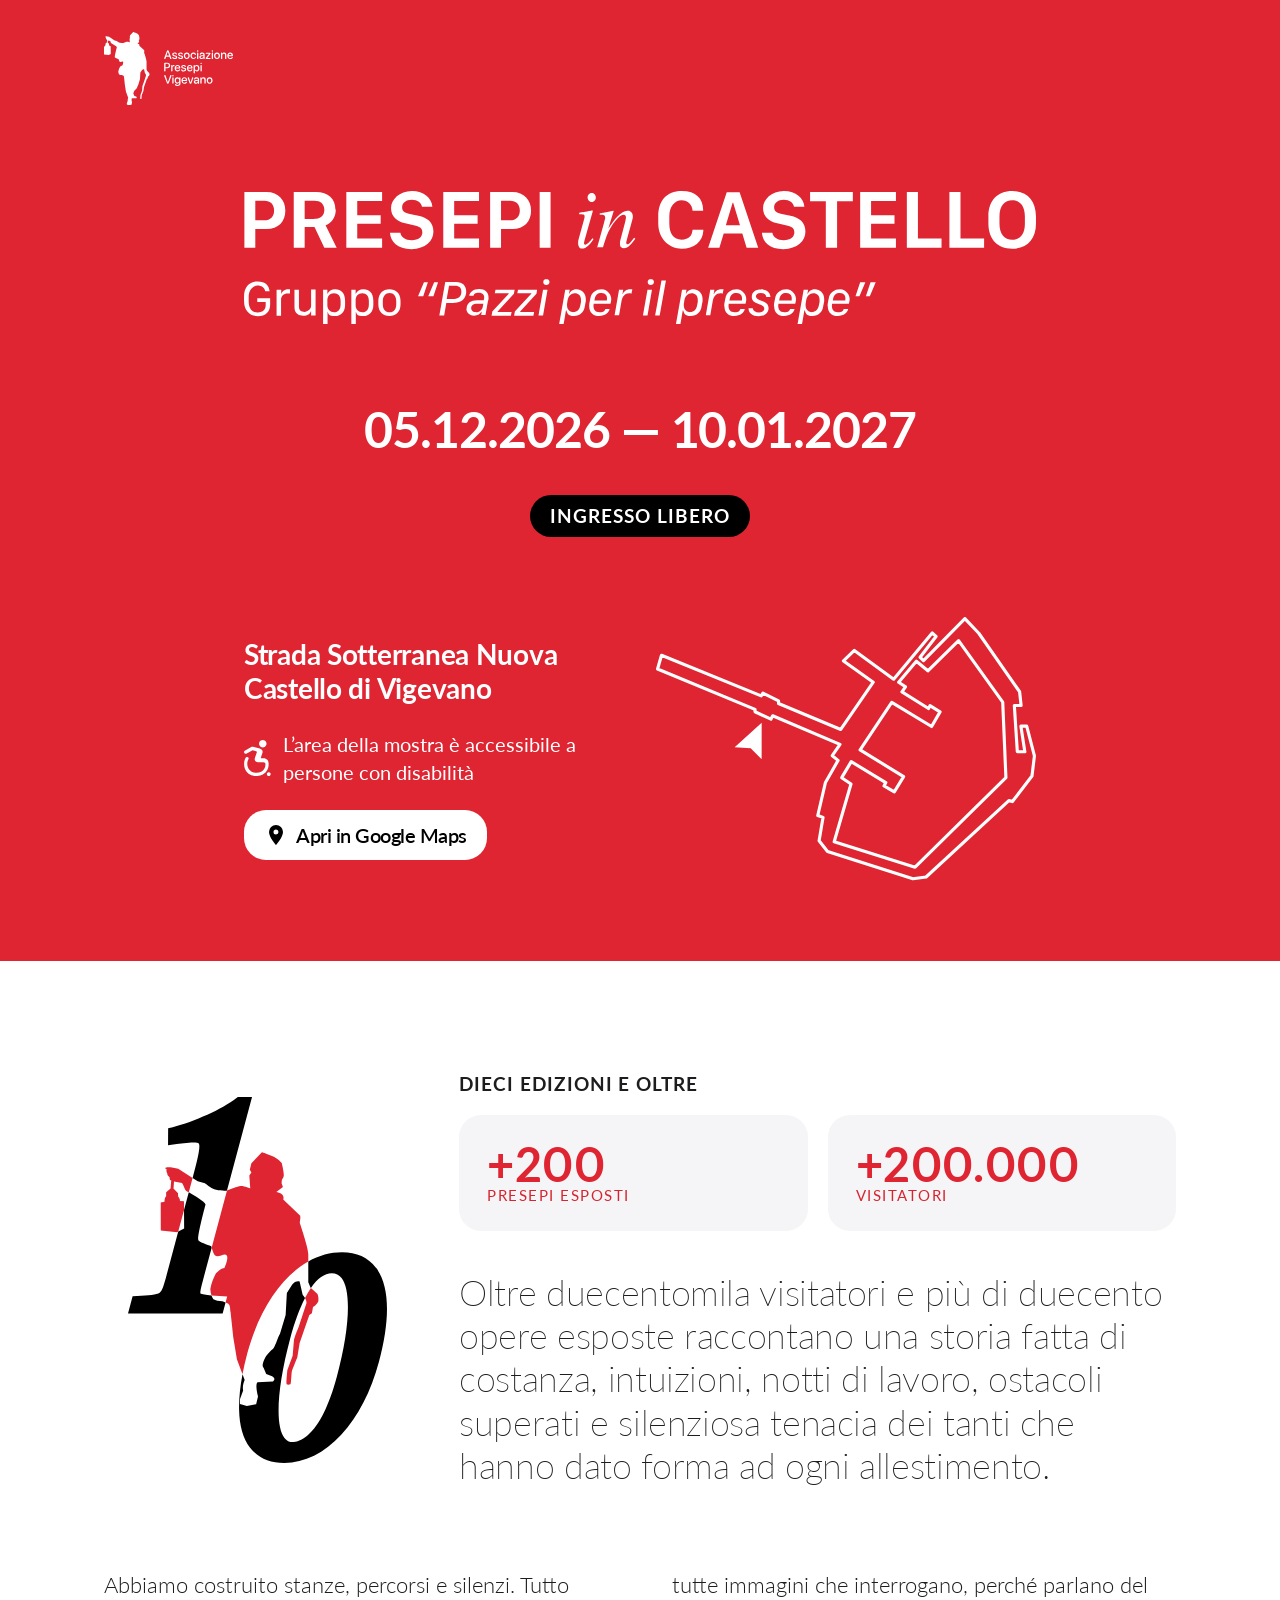
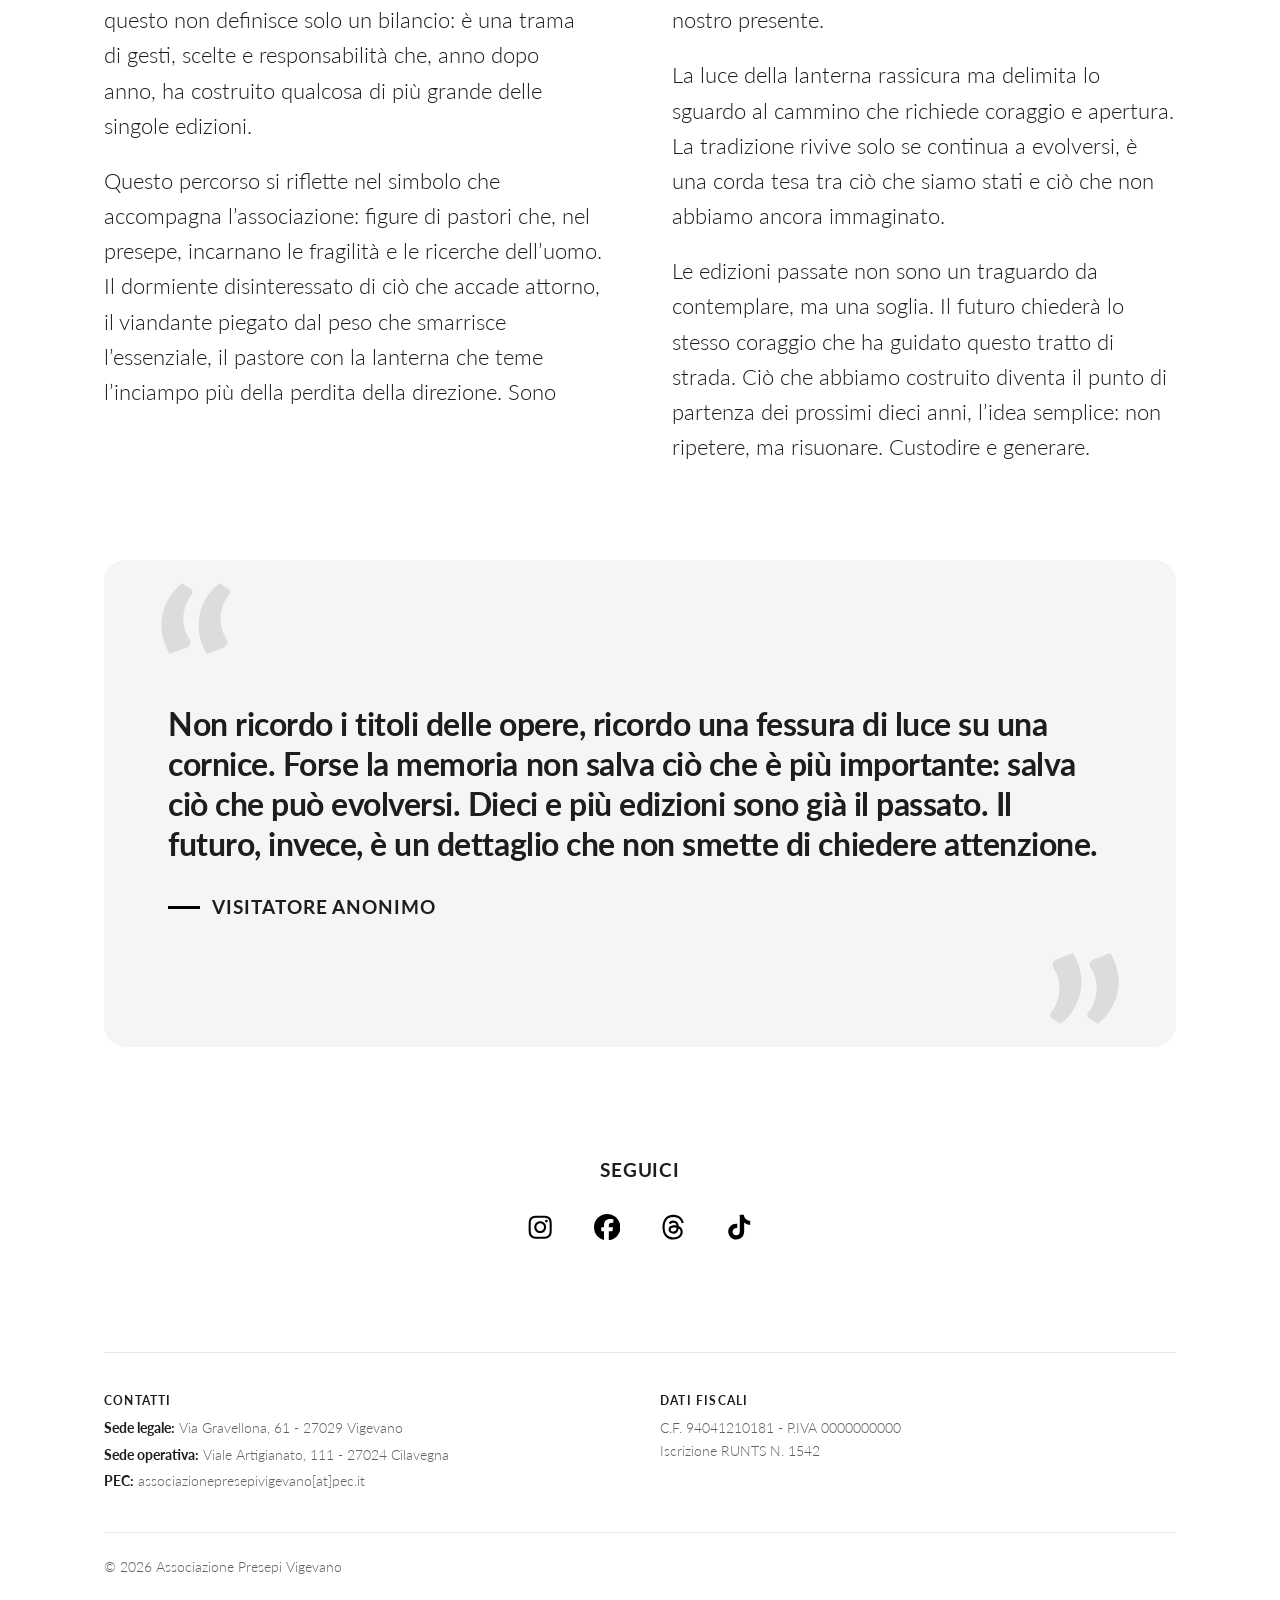
==== commit 18dea795: "Fix overview" ====
--- a/index.html
+++ b/index.html
@@ -1,4 +1,4 @@
-<!doctype html>
+<!DOCTYPE html>
 <html lang="it" class="[color-scheme:light] scroll-pt-[env(safe-area-inset-top,0px)]">
 <head>
 <meta charset="utf-8">
@@ -6,23 +6,26 @@
 <title>Presepi in castello 2026 · Vigevano | Associazione Presepi Vigevano</title>
 <meta name="description" content="Presepi in castello a Vigevano, decima edizione: dal 5 dicembre 2026 al 10 gennaio 2027. Oltre duecento opere esposte a cura dell’Associazione Presepi Vigevano.">
 <meta name="theme-color" content="#de2531">
+<link rel="preconnect" href="https://fonts.googleapis.com">
+<link rel="preconnect" href="https://fonts.gstatic.com" crossorigin>
+<link rel="stylesheet" href="https://fonts.googleapis.com/css2?family=Lato:wght@300;400;700&display=swap">
 <link rel="canonical" href="https://presepivigevano.org/">
 <meta property="og:type" content="website"><meta property="og:locale" content="it_IT">
-<meta property="og:title" content="Presepi in castello · Vigevano 2026"><meta property="og:url" content="https://presepivigevano.org/">
-<script type="application/ld+json">{"@context":"https://schema.org","@graph":[{"@type":"Organization","@id":"https://presepivigevano.org/#org","name":"Associazione Presepi Vigevano","url":"https://presepivigevano.org/","address":{"@type":"PostalAddress","streetAddress":"Via Gravellona, 61","postalCode":"27029","addressLocality":"Vigevano","addressCountry":"IT"},"taxID":"94041210181","sameAs":["https://www.instagram.com/presepivigevano","https://www.facebook.com/PresepiVigevano","https://www.threads.net/@presepivigevano","https://www.tiktok.com/@presepivigevano"]},{"@type":"Event","name":"Presepi in castello – 10ª edizione","startDate":"2026-12-05","endDate":"2027-01-10","eventStatus":"https://schema.org/EventScheduled","eventAttendanceMode":"https://schema.org/OfflineEventAttendanceMode","location":{"@type":"Place","name":"Castello Sforzesco di Vigevano","address":{"@type":"PostalAddress","addressLocality":"Vigevano","addressRegion":"PV","addressCountry":"IT"}},"organizer":{"@id":"https://presepivigevano.org/#org"},"isAccessibleForFree":true,"inLanguage":"it"}]}</script>
-<link rel="preconnect" href="https://fonts.googleapis.com"><link rel="preconnect" href="https://fonts.gstatic.com" crossorigin>
-<style>@import url("https://fonts.googleapis.com/css2?family=Lato:wght@300;400;700&display=swap");
-/*! tailwindcss v3.4.17 | MIT License | https://tailwindcss.com*/*,:after,:before{box-sizing:border-box;border:0 solid #e5e7eb}:after,:before{--tw-content:""}:host,html{line-height:1.5;-webkit-text-size-adjust:100%;-moz-tab-size:4;-o-tab-size:4;tab-size:4;font-family:Lato,-apple-system,BlinkMacSystemFont,Helvetica Neue,Arial,sans-serif;font-feature-settings:normal;font-variation-settings:normal;-webkit-tap-highlight-color:transparent}body{margin:0;line-height:inherit}hr{height:0;color:inherit;border-top-width:1px}abbr:where([title]){-webkit-text-decoration:underline dotted;text-decoration:underline dotted}h1,h2,h3,h4,h5,h6{font-size:inherit;font-weight:inherit}a{color:inherit;text-decoration:inherit}b,strong{font-weight:bolder}code,kbd,pre,samp{font-family:ui-monospace,SFMono-Regular,Menlo,Monaco,Consolas,Liberation Mono,Courier New,monospace;font-feature-settings:normal;font-variation-settings:normal;font-size:1em}small{font-size:80%}sub,sup{font-size:75%;line-height:0;position:relative;vertical-align:baseline}sub{bottom:-.25em}sup{top:-.5em}table{text-indent:0;border-color:inherit;border-collapse:collapse}button,input,optgroup,select,textarea{font-family:inherit;font-feature-settings:inherit;font-variation-settings:inherit;font-size:100%;font-weight:inherit;line-height:inherit;letter-spacing:inherit;color:inherit;margin:0;padding:0}button,select{text-transform:none}button,input:where([type=button]),input:where([type=reset]),input:where([type=submit]){-webkit-appearance:button;background-color:transparent;background-image:none}:-moz-focusring{outline:auto}:-moz-ui-invalid{box-shadow:none}progress{vertical-align:baseline}::-webkit-inner-spin-button,::-webkit-outer-spin-button{height:auto}[type=search]{-webkit-appearance:textfield;outline-offset:-2px}::-webkit-search-decoration{-webkit-appearance:none}::-webkit-file-upload-button{-webkit-appearance:button;font:inherit}summary{display:list-item}blockquote,dd,dl,figure,h1,h2,h3,h4,h5,h6,hr,p,pre{margin:0}fieldset{margin:0}fieldset,legend{padding:0}menu,ol,ul{list-style:none;margin:0;padding:0}dialog{padding:0}textarea{resize:vertical}input::-moz-placeholder,textarea::-moz-placeholder{opacity:1;color:#9ca3af}input::placeholder,textarea::placeholder{opacity:1;color:#9ca3af}[role=button],button{cursor:pointer}:disabled{cursor:default}audio,canvas,embed,iframe,img,object,svg,video{display:block;vertical-align:middle}img,video{max-width:100%;height:auto}[hidden]:where(:not([hidden=until-found])){display:none}.wrap{margin-left:auto;margin-right:auto;width:100%;max-width:72rem}.bleed,.wrap{padding-left:max(1.5rem,env(safe-area-inset-left));padding-right:max(1.5rem,env(safe-area-inset-right))}.bleed{margin-left:calc(max(1.5rem, env(safe-area-inset-left))*-1);margin-right:calc(max(1.5rem, env(safe-area-inset-right))*-1)}@media (min-width:768px){.wrap{padding-left:max(2.5rem,env(safe-area-inset-left));padding-right:max(2.5rem,env(safe-area-inset-right))}.bleed{margin-left:0;margin-right:0;padding-left:4rem;padding-right:4rem}}.on-brand{--tw-bg-opacity:1;background-color:rgb(222 37 49/var(--tw-bg-opacity,1));--tw-text-opacity:1;color:rgb(255 255 255/var(--tw-text-opacity,1))}.eyebrow{font-size:1.04rem;font-weight:700;text-transform:uppercase;line-height:1.2;letter-spacing:.05em}@media (min-width:768px){.eyebrow{font-size:1.055rem}}@media (min-width:1024px){.eyebrow{font-size:1.185rem}}.focus-ring:focus-visible{outline-style:solid;outline-width:2px;outline-offset:4px;outline-color:#fff}.btn-social{display:flex;min-height:4rem;align-items:center;justify-content:center;gap:.75rem;border-radius:1.375rem;--tw-bg-opacity:1;background-color:rgb(222 37 49/var(--tw-bg-opacity,1));padding:1rem 2rem;font-size:1.125rem;line-height:1.75rem;font-weight:600;letter-spacing:-.025em;--tw-text-opacity:1;color:rgb(255 255 255/var(--tw-text-opacity,1))}@media (min-width:768px){.btn-social{min-height:0;border-radius:0;background-color:transparent;padding:0;--tw-text-opacity:1;color:rgb(0 0 0/var(--tw-text-opacity,1))}}.tile{display:flex;flex-direction:column-reverse;border-radius:1.375rem;--tw-bg-opacity:1;background-color:rgb(245 245 247/var(--tw-bg-opacity,1));padding:1.5rem}@media (min-width:768px){.tile{padding:1.75rem}}.stat-label{margin-top:.125rem;font-size:.875rem;line-height:1.25rem;font-weight:400;text-transform:uppercase;line-height:1;letter-spacing:.1em;--tw-text-opacity:1;color:rgb(222 37 49/var(--tw-text-opacity,1))}@media (min-width:768px){.stat-label{font-size:.9375rem}}.stat-num{font-size:clamp(2.75rem,15vw,3.5rem);font-weight:700;line-height:.9;letter-spacing:.01em;--tw-text-opacity:1;color:rgb(222 37 49/var(--tw-text-opacity,1))}@media (min-width:768px){.stat-num{font-size:3.5rem}}@media (min-width:1024px){.stat-num{font-size:clamp(2.25rem,3.7vw,3.25rem)}}.stat-num{font-variant-numeric:lining-nums proportional-nums}.quote-mark{pointer-events:none;position:absolute;-webkit-user-select:none;-moz-user-select:none;user-select:none;font-size:9rem;font-weight:700;line-height:1;color:rgba(0,0,0,.1)}@media (min-width:768px){.quote-mark{font-size:14rem}}.footer-label{margin-bottom:.5rem;font-size:.75rem;line-height:1rem;font-weight:700;text-transform:uppercase;letter-spacing:.1em;--tw-text-opacity:1;color:rgb(29 29 31/var(--tw-text-opacity,1))}.sr-only{position:absolute;width:1px;height:1px;padding:0;margin:-1px;overflow:hidden;clip:rect(0,0,0,0);white-space:nowrap;border-width:0}.relative{position:relative}.bottom-0{bottom:0}.left-\[max\(1\.5rem\2c env\(safe-area-inset-left\)\)\]{left:max(1.5rem,env(safe-area-inset-left))}.right-\[max\(1\.5rem\2c env\(safe-area-inset-right\)\)\]{right:max(1.5rem,env(safe-area-inset-right))}.top-0{top:0}.mx-auto{margin-left:auto;margin-right:auto}.mb-5{margin-bottom:1.25rem}.mb-8{margin-bottom:2rem}.mt-1{margin-top:.25rem}.mt-10{margin-top:2.5rem}.mt-14{margin-top:3.5rem}.mt-16{margin-top:4rem}.mt-8{margin-top:2rem}.block{display:block}.inline-block{display:inline-block}.flex{display:flex}.inline-flex{display:inline-flex}.grid{display:grid}.h-6{height:1.5rem}.h-\[26\.4px\]{height:26.4px}.h-\[30\.6px\]{height:30.6px}.h-\[3px\]{height:3px}.h-auto{height:auto}.min-h-11{min-height:2.75rem}.w-6{width:1.5rem}.w-8{width:2rem}.w-\[106px\]{width:106px}.w-\[202px\]{width:202px}.w-\[26\.4px\]{width:26.4px}.w-\[37\.5\%\]{width:37.5%}.w-\[90\%\]{width:90%}.w-auto{width:auto}.w-full{width:100%}.min-w-\[12rem\]{min-width:12rem}.max-w-\[20rem\]{max-width:20rem}.max-w-\[574px\]{max-width:574px}.max-w-\[792px\]{max-width:792px}.max-w-full{max-width:100%}.shrink-0{flex-shrink:0}.scroll-pt-\[env\(safe-area-inset-top\2c 0px\)\]{scroll-padding-top:env(safe-area-inset-top,0)}.grid-cols-1{grid-template-columns:repeat(1,minmax(0,1fr))}.flex-col{flex-direction:column}.items-center{align-items:center}.justify-center{justify-content:center}.gap-10{gap:2.5rem}.gap-2{gap:.5rem}.gap-3{gap:.75rem}.gap-4{gap:1rem}.gap-5{gap:1.25rem}.gap-6{gap:1.5rem}.gap-8{gap:2rem}.overflow-hidden{overflow:hidden}.whitespace-nowrap{white-space:nowrap}.text-balance{text-wrap:balance}.rounded-card{border-radius:1.375rem}.rounded-none{border-radius:0}.border-t{border-top-width:1px}.border-black\/10{border-color:rgba(0,0,0,.1)}.bg-black{--tw-bg-opacity:1;background-color:rgb(0 0 0/var(--tw-bg-opacity,1))}.bg-surface{--tw-bg-opacity:1;background-color:rgb(245 245 247/var(--tw-bg-opacity,1))}.bg-white{--tw-bg-opacity:1;background-color:rgb(255 255 255/var(--tw-bg-opacity,1))}.fill-current{fill:currentColor}.px-5{padding-left:1.25rem;padding-right:1.25rem}.py-2\.5{padding-top:.625rem;padding-bottom:.625rem}.py-20{padding-top:5rem;padding-bottom:5rem}.pb-16{padding-bottom:4rem}.pb-20{padding-bottom:5rem}.pb-24{padding-bottom:6rem}.pb-\[calc\(2\.5rem\+env\(safe-area-inset-bottom\2c 0px\)\)\]{padding-bottom:calc(2.5rem + env(safe-area-inset-bottom,0px))}.pt-10{padding-top:2.5rem}.pt-14{padding-top:3.5rem}.pt-28{padding-top:7rem}.pt-6{padding-top:1.5rem}.pt-\[env\(safe-area-inset-top\2c 0px\)\]{padding-top:env(safe-area-inset-top,0)}.text-center{text-align:center}.font-sans{font-family:Lato,-apple-system,BlinkMacSystemFont,Helvetica Neue,Arial,sans-serif}.text-2xl{font-size:1.5rem;line-height:2rem}.text-\[1\.0125rem\]{font-size:1.0125rem}.text-\[1\.125rem\]{font-size:1.125rem}.text-\[1\.35rem\]{font-size:1.35rem}.text-\[1\.75rem\]{font-size:1.75rem}.text-\[2\.1rem\]{font-size:2.1rem}.text-sm{font-size:.875rem;line-height:1.25rem}.font-bold{font-weight:700}.font-extralight{font-weight:200}.font-light{font-weight:300}.font-normal{font-weight:400}.font-semibold{font-weight:600}.not-italic{font-style:normal}.leading-body{line-height:1.6}.leading-head{line-height:1.2}.leading-none{line-height:1}.leading-note{line-height:1.4}.leading-quote{line-height:1.25}.tracking-display{letter-spacing:-.02em}.tracking-head{letter-spacing:-.01em}.tracking-quote{letter-spacing:-.015em}.tracking-tight{letter-spacing:-.025em}.text-black{--tw-text-opacity:1;color:rgb(0 0 0/var(--tw-text-opacity,1))}.text-ink{--tw-text-opacity:1;color:rgb(29 29 31/var(--tw-text-opacity,1))}.text-ink\/70{color:rgba(29,29,31,.7)}.text-white{--tw-text-opacity:1;color:rgb(255 255 255/var(--tw-text-opacity,1))}.antialiased{-webkit-font-smoothing:antialiased;-moz-osx-font-smoothing:grayscale}.\[color-scheme\:light\]{color-scheme:light}.\[overflow-wrap\:anywhere\]{overflow-wrap:anywhere}.\[text-rendering\:optimizeLegibility\]{text-rendering:optimizeLegibility}.\[text-wrap\:pretty\]{text-wrap:pretty}.\[transform\:rotate\(180deg\)\]{transform:rotate(180deg)}.focus\:not-sr-only:focus{position:static;width:auto;height:auto;padding:0;margin:0;overflow:visible;clip:auto;white-space:normal}.focus\:absolute:focus{position:absolute}.focus\:left-4:focus{left:1rem}.focus\:top-4:focus{top:1rem}.focus\:z-10:focus{z-index:10}.focus\:rounded-full:focus{border-radius:9999px}.focus\:bg-white:focus{--tw-bg-opacity:1;background-color:rgb(255 255 255/var(--tw-bg-opacity,1))}.focus\:px-4:focus{padding-left:1rem;padding-right:1rem}.focus\:py-2:focus{padding-top:.5rem;padding-bottom:.5rem}.focus\:text-brand:focus{--tw-text-opacity:1;color:rgb(222 37 49/var(--tw-text-opacity,1))}.focus-visible\:outline-brand:focus-visible{outline-color:#de2531}@media (min-width:640px){.sm\:w-\[110px\]{width:110px}}@media (min-width:768px){.md\:sr-only{position:absolute;width:1px;height:1px;padding:0;margin:-1px;overflow:hidden;clip:rect(0,0,0,0);white-space:nowrap;border-width:0}.md\:left-12{left:3rem}.md\:right-12{right:3rem}.md\:mx-0{margin-left:0;margin-right:0}.md\:mt-10{margin-top:2.5rem}.md\:mt-20{margin-top:5rem}.md\:mt-24{margin-top:6rem}.md\:flex{display:flex}.md\:h-9{height:2.25rem}.md\:w-\[129px\]{width:129px}.md\:w-\[259px\]{width:259px}.md\:w-full{width:100%}.md\:min-w-0{min-width:0}.md\:max-w-\[792px\]{max-width:792px}.md\:max-w-none{max-width:none}.md\:grid-cols-2{grid-template-columns:repeat(2,minmax(0,1fr))}.md\:flex-row{flex-direction:row}.md\:items-start{align-items:flex-start}.md\:items-center{align-items:center}.md\:justify-center{justify-content:center}.md\:gap-10{gap:2.5rem}.md\:gap-8{gap:2rem}.md\:gap-x-10{-moz-column-gap:2.5rem;column-gap:2.5rem}.md\:rounded-card{border-radius:1.375rem}.md\:py-28{padding-top:7rem;padding-bottom:7rem}.md\:pb-20{padding-bottom:5rem}.md\:pb-28{padding-bottom:7rem}.md\:pb-32{padding-bottom:8rem}.md\:pt-20{padding-top:5rem}.md\:pt-36{padding-top:9rem}.md\:pt-8{padding-top:2rem}.md\:text-left{text-align:left}.md\:text-\[1\.125rem\]{font-size:1.125rem}.md\:text-\[1\.25rem\]{font-size:1.25rem}.md\:text-\[1\.5rem\]{font-size:1.5rem}.md\:text-\[1\.75rem\]{font-size:1.75rem}.md\:text-\[3\.15rem\]{font-size:3.15rem}}@media (min-width:1024px){.lg\:columns-2{-moz-columns:2;column-count:2}.lg\:grid-cols-\[minmax\(0\2c 3fr\)_minmax\(0\2c 7fr\)\]{grid-template-columns:minmax(0,3fr) minmax(0,7fr)}.lg\:items-center{align-items:center}.lg\:gap-12{gap:3rem}.lg\:gap-x-16{-moz-column-gap:4rem;column-gap:4rem}.lg\:text-\[1\.25rem\]{font-size:1.25rem}.lg\:text-\[1\.375rem\]{font-size:1.375rem}.lg\:text-\[1\.75rem\]{font-size:1.75rem}.lg\:text-\[2\.25rem\]{font-size:2.25rem}.lg\:text-\[2rem\]{font-size:2rem}}.\[\&\>p\+p\]\:mt-5>p+p{margin-top:1.25rem}</style>
+<meta property="og:site_name" content="Associazione Presepi Vigevano">
+<meta property="og:title" content="Presepi in castello · Vigevano 2026">
+<meta property="og:description" content="Decima edizione dal 5 dicembre 2026 al 10 gennaio 2027. Oltre duecento opere esposte. Ingresso libero."><meta property="og:url" content="https://presepivigevano.org/">
+<script type="application/ld+json">{"@context":"https://schema.org","@graph":[{"@type":"Organization","@id":"https://presepivigevano.org/#org","name":"Associazione Presepi Vigevano","url":"https://presepivigevano.org/","address":{"@type":"PostalAddress","streetAddress":"Via Gravellona, 61","postalCode":"27029","addressLocality":"Vigevano","addressCountry":"IT"},"taxID":"94041210181","sameAs":["https://www.instagram.com/presepivigevano","https://www.facebook.com/PresepiVigevano","https://www.threads.net/@presepivigevano","https://www.tiktok.com/@presepivigevano"]},{"@type":"Event","name":"Presepi in castello – 10ª edizione","startDate":"2026-12-05","endDate":"2027-01-10","eventStatus":"https://schema.org/EventScheduled","eventAttendanceMode":"https://schema.org/OfflineEventAttendanceMode","location":{"@type":"Place","name":"Castello Sforzesco di Vigevano","address":{"@type":"PostalAddress","addressLocality":"Vigevano","addressRegion":"PV","addressCountry":"IT"}},"organizer":{"@id":"https://presepivigevano.org/#org"},"isAccessibleForFree":true,"inLanguage":"it","url":"https://presepivigevano.org/","description":"Decima edizione di Presepi in castello a Vigevano: oltre duecento opere esposte. Ingresso libero.","offers":{"@type":"Offer","url":"https://presepivigevano.org/","price":"0","priceCurrency":"EUR","availability":"https://schema.org/InStock"}}]}</script>
+<style>/*! tailwindcss v3.4.17 | MIT License | https://tailwindcss.com*/*,:after,:before{box-sizing:border-box;border:0 solid #e5e7eb}:after,:before{--tw-content:""}:host,html{line-height:1.5;-webkit-text-size-adjust:100%;-moz-tab-size:4;-o-tab-size:4;tab-size:4;font-family:Lato,-apple-system,BlinkMacSystemFont,Helvetica Neue,Arial,sans-serif;font-feature-settings:normal;font-variation-settings:normal;-webkit-tap-highlight-color:transparent}body{margin:0;line-height:inherit}hr{height:0;color:inherit;border-top-width:1px}abbr:where([title]){-webkit-text-decoration:underline dotted;text-decoration:underline dotted}h1,h2,h3,h4,h5,h6{font-size:inherit;font-weight:inherit}a{color:inherit;text-decoration:inherit}b,strong{font-weight:bolder}code,kbd,pre,samp{font-family:ui-monospace,SFMono-Regular,Menlo,Monaco,Consolas,Liberation Mono,Courier New,monospace;font-feature-settings:normal;font-variation-settings:normal;font-size:1em}small{font-size:80%}sub,sup{font-size:75%;line-height:0;position:relative;vertical-align:baseline}sub{bottom:-.25em}sup{top:-.5em}table{text-indent:0;border-color:inherit;border-collapse:collapse}button,input,optgroup,select,textarea{font-family:inherit;font-feature-settings:inherit;font-variation-settings:inherit;font-size:100%;font-weight:inherit;line-height:inherit;letter-spacing:inherit;color:inherit;margin:0;padding:0}button,select{text-transform:none}button,input:where([type=button]),input:where([type=reset]),input:where([type=submit]){-webkit-appearance:button;background-color:transparent;background-image:none}:-moz-focusring{outline:auto}:-moz-ui-invalid{box-shadow:none}progress{vertical-align:baseline}::-webkit-inner-spin-button,::-webkit-outer-spin-button{height:auto}[type=search]{-webkit-appearance:textfield;outline-offset:-2px}::-webkit-search-decoration{-webkit-appearance:none}::-webkit-file-upload-button{-webkit-appearance:button;font:inherit}summary{display:list-item}blockquote,dd,dl,figure,h1,h2,h3,h4,h5,h6,hr,p,pre{margin:0}fieldset{margin:0}fieldset,legend{padding:0}menu,ol,ul{list-style:none;margin:0;padding:0}dialog{padding:0}textarea{resize:vertical}input::-moz-placeholder,textarea::-moz-placeholder{opacity:1;color:#9ca3af}input::placeholder,textarea::placeholder{opacity:1;color:#9ca3af}[role=button],button{cursor:pointer}:disabled{cursor:default}audio,canvas,embed,iframe,img,object,svg,video{display:block;vertical-align:middle}img,video{max-width:100%;height:auto}[hidden]:where(:not([hidden=until-found])){display:none}.wrap{margin-left:auto;margin-right:auto;width:100%;max-width:72rem}.bleed,.wrap{padding-left:max(1.5rem,env(safe-area-inset-left));padding-right:max(1.5rem,env(safe-area-inset-right))}.bleed{margin-left:calc(max(1.5rem, env(safe-area-inset-left))*-1);margin-right:calc(max(1.5rem, env(safe-area-inset-right))*-1)}@media (min-width:768px){.wrap{padding-left:max(2.5rem,env(safe-area-inset-left));padding-right:max(2.5rem,env(safe-area-inset-right))}.bleed{margin-left:0;margin-right:0;padding-left:4rem;padding-right:4rem}}.on-brand{--tw-bg-opacity:1;background-color:rgb(222 37 49/var(--tw-bg-opacity,1));--tw-text-opacity:1;color:rgb(255 255 255/var(--tw-text-opacity,1))}.eyebrow{font-size:1.04rem;font-weight:700;text-transform:uppercase;line-height:1.2;letter-spacing:.05em}@media (min-width:768px){.eyebrow{font-size:1.055rem}}@media (min-width:1024px){.eyebrow{font-size:1.185rem}}.focus-ring:focus-visible{outline-style:solid;outline-width:2px;outline-offset:4px;outline-color:#fff}.btn-social{display:flex;min-height:4rem;align-items:center;justify-content:center;gap:.75rem;border-radius:1.375rem;--tw-bg-opacity:1;background-color:rgb(222 37 49/var(--tw-bg-opacity,1));padding:1rem 2rem;font-size:1.125rem;line-height:1.75rem;font-weight:600;letter-spacing:-.025em;--tw-text-opacity:1;color:rgb(255 255 255/var(--tw-text-opacity,1))}@media (min-width:768px){.btn-social{min-height:0;border-radius:0;background-color:transparent;padding:0;--tw-text-opacity:1;color:rgb(0 0 0/var(--tw-text-opacity,1))}}.tile{display:flex;flex-direction:column-reverse;border-radius:1.375rem;--tw-bg-opacity:1;background-color:rgb(245 245 247/var(--tw-bg-opacity,1));padding:1.5rem}@media (min-width:768px){.tile{padding:1.75rem}}.stat-label{margin-top:.125rem;font-size:.875rem;line-height:1.25rem;font-weight:400;text-transform:uppercase;line-height:1;letter-spacing:.1em;--tw-text-opacity:1;color:rgb(215 36 48/var(--tw-text-opacity,1))}@media (min-width:768px){.stat-label{font-size:.9375rem}}.stat-num{font-size:clamp(2.75rem,15vw,3.5rem);font-weight:700;line-height:.9;letter-spacing:.01em;--tw-text-opacity:1;color:rgb(222 37 49/var(--tw-text-opacity,1))}@media (min-width:768px){.stat-num{font-size:3.5rem}}@media (min-width:1024px){.stat-num{font-size:clamp(2.25rem,3.7vw,3.25rem)}}.stat-num{font-variant-numeric:lining-nums proportional-nums}.quote-q:after,.quote-q:before{content:"\201C";content:"\201C"/"";pointer-events:none;position:absolute;-webkit-user-select:none;-moz-user-select:none;user-select:none;font-size:9rem;font-weight:700;line-height:1;color:rgba(0,0,0,.1)}@media (min-width:768px){.quote-q:after,.quote-q:before{font-size:14rem}}.quote-q:before{top:0;left:max(1.5rem,env(safe-area-inset-left))}.quote-q:after{bottom:0;right:max(1.5rem,env(safe-area-inset-right));transform:rotate(180deg)}@media (min-width:768px){.quote-q:before{left:3rem}.quote-q:after{right:3rem}}.footer-label{margin-bottom:.5rem;font-size:.75rem;line-height:1rem;font-weight:700;text-transform:uppercase;letter-spacing:.1em;--tw-text-opacity:1;color:rgb(29 29 31/var(--tw-text-opacity,1))}.sr-only{position:absolute;width:1px;height:1px;padding:0;margin:-1px;overflow:hidden;clip:rect(0,0,0,0);white-space:nowrap;border-width:0}.relative{position:relative}.mx-auto{margin-left:auto;margin-right:auto}.mb-5{margin-bottom:1.25rem}.mb-8{margin-bottom:2rem}.mt-1{margin-top:.25rem}.mt-10{margin-top:2.5rem}.mt-14{margin-top:3.5rem}.mt-16{margin-top:4rem}.mt-8{margin-top:2rem}.block{display:block}.inline-block{display:inline-block}.flex{display:flex}.inline-flex{display:inline-flex}.grid{display:grid}.h-6{height:1.5rem}.h-\[26\.4px\]{height:26.4px}.h-\[30\.6px\]{height:30.6px}.h-\[3px\]{height:3px}.h-auto{height:auto}.min-h-11{min-height:2.75rem}.w-6{width:1.5rem}.w-8{width:2rem}.w-\[106px\]{width:106px}.w-\[202px\]{width:202px}.w-\[26\.4px\]{width:26.4px}.w-\[37\.5\%\]{width:37.5%}.w-\[90\%\]{width:90%}.w-auto{width:auto}.w-full{width:100%}.min-w-\[12rem\]{min-width:12rem}.max-w-\[20rem\]{max-width:20rem}.max-w-\[574px\]{max-width:574px}.max-w-\[792px\]{max-width:792px}.max-w-full{max-width:100%}.shrink-0{flex-shrink:0}.scroll-pt-\[env\(safe-area-inset-top\2c 0px\)\]{scroll-padding-top:env(safe-area-inset-top,0)}.grid-cols-1{grid-template-columns:repeat(1,minmax(0,1fr))}.flex-col{flex-direction:column}.items-center{align-items:center}.justify-center{justify-content:center}.gap-10{gap:2.5rem}.gap-2{gap:.5rem}.gap-3{gap:.75rem}.gap-4{gap:1rem}.gap-5{gap:1.25rem}.gap-6{gap:1.5rem}.gap-8{gap:2rem}.overflow-hidden{overflow:hidden}.whitespace-nowrap{white-space:nowrap}.text-balance{text-wrap:balance}.rounded-card{border-radius:1.375rem}.rounded-none{border-radius:0}.border-t{border-top-width:1px}.border-black\/10{border-color:rgba(0,0,0,.1)}.bg-black{--tw-bg-opacity:1;background-color:rgb(0 0 0/var(--tw-bg-opacity,1))}.bg-surface{--tw-bg-opacity:1;background-color:rgb(245 245 247/var(--tw-bg-opacity,1))}.bg-white{--tw-bg-opacity:1;background-color:rgb(255 255 255/var(--tw-bg-opacity,1))}.fill-current{fill:currentColor}.px-5{padding-left:1.25rem;padding-right:1.25rem}.py-2\.5{padding-top:.625rem;padding-bottom:.625rem}.py-20{padding-top:5rem;padding-bottom:5rem}.pb-16{padding-bottom:4rem}.pb-20{padding-bottom:5rem}.pb-24{padding-bottom:6rem}.pb-\[calc\(2\.5rem\+env\(safe-area-inset-bottom\2c 0px\)\)\]{padding-bottom:calc(2.5rem + env(safe-area-inset-bottom,0px))}.pt-10{padding-top:2.5rem}.pt-14{padding-top:3.5rem}.pt-28{padding-top:7rem}.pt-6{padding-top:1.5rem}.pt-\[env\(safe-area-inset-top\2c 0px\)\]{padding-top:env(safe-area-inset-top,0)}.text-center{text-align:center}.font-sans{font-family:Lato,-apple-system,BlinkMacSystemFont,Helvetica Neue,Arial,sans-serif}.text-2xl{font-size:1.5rem;line-height:2rem}.text-\[1\.0125rem\]{font-size:1.0125rem}.text-\[1\.125rem\]{font-size:1.125rem}.text-\[1\.35rem\]{font-size:1.35rem}.text-\[1\.75rem\]{font-size:1.75rem}.text-\[2\.1rem\]{font-size:2.1rem}.text-sm{font-size:.875rem;line-height:1.25rem}.font-bold{font-weight:700}.font-extralight{font-weight:200}.font-light{font-weight:300}.font-normal{font-weight:400}.font-semibold{font-weight:600}.not-italic{font-style:normal}.leading-body{line-height:1.6}.leading-head{line-height:1.2}.leading-none{line-height:1}.leading-note{line-height:1.4}.leading-quote{line-height:1.25}.tracking-display{letter-spacing:-.02em}.tracking-head{letter-spacing:-.01em}.tracking-quote{letter-spacing:-.015em}.tracking-tight{letter-spacing:-.025em}.text-black{--tw-text-opacity:1;color:rgb(0 0 0/var(--tw-text-opacity,1))}.text-ink{--tw-text-opacity:1;color:rgb(29 29 31/var(--tw-text-opacity,1))}.text-ink\/70{color:rgba(29,29,31,.7)}.text-white{--tw-text-opacity:1;color:rgb(255 255 255/var(--tw-text-opacity,1))}.antialiased{-webkit-font-smoothing:antialiased;-moz-osx-font-smoothing:grayscale}.\[color-scheme\:light\]{color-scheme:light}.\[overflow-wrap\:anywhere\]{overflow-wrap:anywhere}.\[text-rendering\:optimizeLegibility\]{text-rendering:optimizeLegibility}.\[text-wrap\:pretty\]{text-wrap:pretty}.focus\:not-sr-only:focus{position:static;width:auto;height:auto;padding:0;margin:0;overflow:visible;clip:auto;white-space:normal}.focus\:absolute:focus{position:absolute}.focus\:left-4:focus{left:1rem}.focus\:top-4:focus{top:1rem}.focus\:z-10:focus{z-index:10}.focus\:rounded-full:focus{border-radius:9999px}.focus\:bg-white:focus{--tw-bg-opacity:1;background-color:rgb(255 255 255/var(--tw-bg-opacity,1))}.focus\:px-4:focus{padding-left:1rem;padding-right:1rem}.focus\:py-2:focus{padding-top:.5rem;padding-bottom:.5rem}.focus\:text-brand:focus{--tw-text-opacity:1;color:rgb(222 37 49/var(--tw-text-opacity,1))}.focus-visible\:outline-brand:focus-visible{outline-color:#de2531}@media (min-width:640px){.sm\:w-\[110px\]{width:110px}}@media (min-width:768px){.md\:sr-only{position:absolute;width:1px;height:1px;padding:0;margin:-1px;overflow:hidden;clip:rect(0,0,0,0);white-space:nowrap;border-width:0}.md\:mx-0{margin-left:0;margin-right:0}.md\:mt-10{margin-top:2.5rem}.md\:mt-20{margin-top:5rem}.md\:mt-24{margin-top:6rem}.md\:flex{display:flex}.md\:h-9{height:2.25rem}.md\:w-\[129px\]{width:129px}.md\:w-\[259px\]{width:259px}.md\:w-full{width:100%}.md\:min-w-0{min-width:0}.md\:max-w-\[792px\]{max-width:792px}.md\:max-w-none{max-width:none}.md\:grid-cols-2{grid-template-columns:repeat(2,minmax(0,1fr))}.md\:flex-row{flex-direction:row}.md\:items-start{align-items:flex-start}.md\:items-center{align-items:center}.md\:justify-center{justify-content:center}.md\:gap-10{gap:2.5rem}.md\:gap-8{gap:2rem}.md\:gap-x-10{-moz-column-gap:2.5rem;column-gap:2.5rem}.md\:rounded-card{border-radius:1.375rem}.md\:py-28{padding-top:7rem;padding-bottom:7rem}.md\:pb-20{padding-bottom:5rem}.md\:pb-28{padding-bottom:7rem}.md\:pb-32{padding-bottom:8rem}.md\:pt-20{padding-top:5rem}.md\:pt-36{padding-top:9rem}.md\:pt-8{padding-top:2rem}.md\:text-left{text-align:left}.md\:text-\[1\.125rem\]{font-size:1.125rem}.md\:text-\[1\.25rem\]{font-size:1.25rem}.md\:text-\[1\.5rem\]{font-size:1.5rem}.md\:text-\[1\.75rem\]{font-size:1.75rem}.md\:text-\[3\.15rem\]{font-size:3.15rem}}@media (min-width:1024px){.lg\:columns-2{-moz-columns:2;column-count:2}.lg\:grid-cols-\[minmax\(0\2c 3fr\)_minmax\(0\2c 7fr\)\]{grid-template-columns:minmax(0,3fr) minmax(0,7fr)}.lg\:items-center{align-items:center}.lg\:gap-12{gap:3rem}.lg\:gap-x-16{-moz-column-gap:4rem;column-gap:4rem}.lg\:text-\[1\.25rem\]{font-size:1.25rem}.lg\:text-\[1\.375rem\]{font-size:1.375rem}.lg\:text-\[1\.75rem\]{font-size:1.75rem}.lg\:text-\[2\.25rem\]{font-size:2.25rem}.lg\:text-\[2rem\]{font-size:2rem}}.\[\&\>p\+p\]\:mt-5>p+p{margin-top:1.25rem}</style>
 </head>
 <body class="bg-white font-sans font-light text-ink antialiased [text-rendering:optimizeLegibility]">
 <a href="#contenuto" class="sr-only focus:not-sr-only focus:absolute focus:left-4 focus:top-4 focus:z-10 focus:rounded-full focus:bg-white focus:px-4 focus:py-2 focus:text-brand">Vai al contenuto</a>
 <header class="on-brand pt-[env(safe-area-inset-top,0px)]"><div class="wrap pt-6 md:pt-8">
-<h1 class="inline-block"><a href="https://www.presepivigevano.org" class="block focus-ring"><span class="sr-only">Associazione Presepi Vigevano</span><svg class="block h-auto w-[106px] sm:w-[110px] md:w-[129px]" aria-hidden="true" focusable="false" xmlns="http://www.w3.org/2000/svg" viewBox="0 0 440.93 250.3"><defs><style> .a1 { fill: #fff; } </style></defs><g><g><g><g><path class="a1" d="M205.75,90.38c0-.34.08-.79.28-1.34l8.89-24.1c.59-1.62,1.58-2.37,3.18-2.37s2.55.73,3.16,2.35l8.91,24.12c.2.57.28.95.28,1.34,0,1.2-.95,2.07-2.27,2.07-1.22,0-1.88-.57-2.29-1.86l-2.23-6.3h-11.18l-2.21,6.28c-.43,1.32-1.09,1.88-2.27,1.88-1.36,0-2.27-.83-2.27-2.07ZM222.52,80.58l-4.4-12.82h-.12l-4.35,12.82h8.87Z"/><path class="a1" d="M233.29,88.2c-.14-.32-.18-.63-.18-.91,0-1.09.79-1.74,1.88-1.74.73,0,1.36.34,1.9,1.15,1.09,1.72,2.37,2.49,4.9,2.49s4.17-1.07,4.17-2.84c0-1.4-.83-2.15-3.12-2.69l-3.36-.79c-4.13-.97-6.16-3-6.16-6.04,0-3.85,3.34-6.4,8.41-6.4,3.85,0,7.01,1.96,7.62,4.48.04.24.08.45.08.65,0,.97-.61,1.62-1.7,1.62-.71,0-1.34-.24-1.76-.93-.95-1.62-2.25-2.47-4.4-2.47-2.35,0-3.97,1.15-3.97,2.82,0,1.34,1.03,2.27,3.28,2.8l3.3.77c4.48,1.03,6.2,2.63,6.2,5.79,0,3.95-3.54,6.58-8.81,6.58-4.19,0-7.27-1.72-8.28-4.33Z"/><path class="a1" d="M253.34,88.2c-.14-.32-.18-.63-.18-.91,0-1.09.79-1.74,1.88-1.74.73,0,1.36.34,1.9,1.15,1.09,1.72,2.37,2.49,4.9,2.49s4.17-1.07,4.17-2.84c0-1.4-.83-2.15-3.12-2.69l-3.36-.79c-4.13-.97-6.16-3-6.16-6.04,0-3.85,3.34-6.4,8.41-6.4,3.85,0,7.01,1.96,7.62,4.48.04.24.08.45.08.65,0,.97-.61,1.62-1.7,1.62-.71,0-1.34-.24-1.76-.93-.95-1.62-2.25-2.47-4.4-2.47-2.35,0-3.97,1.15-3.97,2.82,0,1.34,1.03,2.27,3.28,2.8l3.3.77c4.48,1.03,6.2,2.63,6.2,5.79,0,3.95-3.54,6.58-8.81,6.58-4.19,0-7.27-1.72-8.28-4.33Z"/><path class="a1" d="M272.87,81.47c0-6.85,4.03-11.04,10.11-11.04s10.11,4.19,10.11,11.04-4.01,11.06-10.11,11.06-10.11-4.19-10.11-11.06ZM288.63,81.47c0-4.72-2.23-7.43-5.65-7.43s-5.65,2.71-5.65,7.43,2.23,7.45,5.65,7.45,5.65-2.71,5.65-7.45Z"/><path class="a1" d="M295.52,81.51c0-6.74,3.95-11.08,10.03-11.08,4.11,0,7.64,2.19,8.57,5.17.12.34.2.71.2,1.01,0,1.11-.79,1.8-1.86,1.8-.93,0-1.46-.36-1.98-1.34-1.09-2.03-2.59-3-4.84-3-3.42,0-5.65,2.86-5.65,7.39s2.27,7.39,5.65,7.39c2.37,0,3.81-1.05,4.84-2.9.61-1.05,1.07-1.42,2.03-1.42,1.07,0,1.86.73,1.86,1.82,0,.34-.08.71-.24,1.13-1.11,2.94-4.58,5.02-8.53,5.02-6.1,0-10.07-4.23-10.07-11.02Z"/><path class="a1" d="M317.7,65.09c0-1.4,1.13-2.49,2.53-2.49s2.55,1.09,2.55,2.49-1.13,2.51-2.55,2.51-2.53-1.13-2.53-2.51ZM318.04,90.2v-17.44c0-1.42.87-2.33,2.19-2.33s2.19.91,2.19,2.33v17.44c0,1.4-.87,2.31-2.19,2.31s-2.19-.91-2.19-2.31Z"/><path class="a1" d="M326.02,86.07c0-3.73,2.88-6.02,7.92-6.3l5.85-.34v-1.64c0-2.37-1.6-3.79-4.27-3.79-2.11,0-3.5.75-4.72,2.69-.45.65-1.01.93-1.78.93-1.09,0-1.88-.73-1.88-1.82,0-.45.12-.93.38-1.42,1.11-2.41,4.33-3.95,8.16-3.95,5.17,0,8.47,2.73,8.47,7.01v12.86c0,1.38-.87,2.21-2.11,2.21s-2.05-.79-2.09-2.09v-1.8h-.1c-1.24,2.37-3.95,3.87-6.72,3.87-4.17,0-7.11-2.59-7.11-6.42ZM339.79,84.15v-1.68l-5.27.32c-2.61.18-4.09,1.34-4.09,3.16s1.56,3.08,3.89,3.08c3.06,0,5.47-2.11,5.47-4.88Z"/><path class="a1" d="M347.75,90.16c0-.67.18-1.09.69-1.72l10.69-14.06v-.08h-9.66c-1.17,0-1.86-.63-1.86-1.74s.67-1.74,1.86-1.74h12.36c1.48,0,2.37.79,2.37,2.11,0,.69-.24,1.22-.87,2.07l-10.25,13.57v.08h9.6c1.2,0,1.86.63,1.86,1.74s-.69,1.74-1.86,1.74h-12.8c-1.28,0-2.13-.77-2.13-1.96Z"/><path class="a1" d="M367.99,65.09c0-1.4,1.13-2.49,2.53-2.49s2.55,1.09,2.55,2.49-1.13,2.51-2.55,2.51-2.53-1.13-2.53-2.51ZM368.33,90.2v-17.44c0-1.42.87-2.33,2.19-2.33s2.19.91,2.19,2.33v17.44c0,1.4-.87,2.31-2.19,2.31s-2.19-.91-2.19-2.31Z"/><path class="a1" d="M376.23,81.47c0-6.85,4.03-11.04,10.11-11.04s10.11,4.19,10.11,11.04-4.01,11.06-10.11,11.06-10.11-4.19-10.11-11.06ZM391.99,81.47c0-4.72-2.23-7.43-5.65-7.43s-5.65,2.71-5.65,7.43,2.23,7.45,5.65,7.45,5.65-2.71,5.65-7.45Z"/><path class="a1" d="M399.83,90.2v-17.56c0-1.34.81-2.21,2.09-2.21s2.13.87,2.13,2.23v1.68h.1c1.15-2.43,3.38-3.89,6.66-3.89,4.7,0,7.39,3,7.39,7.88v11.87c0,1.44-.91,2.31-2.21,2.31s-2.19-.87-2.19-2.31v-11.02c0-3.2-1.5-4.96-4.54-4.96s-5.06,2.19-5.06,5.49v10.49c0,1.44-.91,2.31-2.19,2.31s-2.19-.87-2.19-2.31Z"/><path class="a1" d="M421.46,81.57c0-6.77,3.85-11.14,9.88-11.14,5.67,0,9.58,4.09,9.58,9.9,0,1.42-.81,2.23-2.17,2.23h-12.88v.1c0,3.89,2.19,6.32,5.67,6.32,2.39,0,3.89-.83,5.51-3.04.47-.55.91-.77,1.54-.77,1.05,0,1.82.69,1.82,1.78,0,.34-.12.75-.3,1.17-1.4,2.8-4.5,4.4-8.47,4.4-6.42,0-10.19-4.07-10.19-10.96ZM436.55,79.51c-.1-3.34-2.19-5.55-5.23-5.55s-5.21,2.23-5.43,5.55h10.65Z"/></g><g><path class="a1" d="M205.66,132.26v-24.85c0-1.46.85-2.35,2.27-2.35h8.69c5.67,0,9.62,3.91,9.62,9.6s-4.03,9.64-9.76,9.64h-6.28v7.96c0,1.46-.87,2.35-2.27,2.35s-2.27-.89-2.27-2.35ZM215.41,120.49c3.95,0,6.2-2.13,6.2-5.81s-2.25-5.79-6.18-5.79h-5.23v11.61h5.21Z"/><path class="a1" d="M229.69,132.36v-17.56c0-1.34.85-2.21,2.09-2.21s2.07.87,2.07,2.21v1.82h.1c.59-2.39,2.55-3.99,4.68-3.99.77,0,1.36.18,1.72.53.41.32.59.85.59,1.54s-.22,1.2-.65,1.54c-.45.38-1.09.57-2.01.57-3,.02-4.21,2.03-4.21,4.68v10.88c0,1.42-.89,2.31-2.19,2.31s-2.19-.89-2.19-2.31Z"/><path class="a1" d="M241.43,123.73c0-6.77,3.85-11.14,9.88-11.14,5.67,0,9.58,4.09,9.58,9.9,0,1.42-.81,2.23-2.17,2.23h-12.88v.1c0,3.89,2.19,6.32,5.67,6.32,2.39,0,3.89-.83,5.51-3.04.47-.55.91-.77,1.54-.77,1.05,0,1.82.69,1.82,1.78,0,.34-.12.75-.3,1.17-1.4,2.8-4.5,4.4-8.47,4.4-6.42,0-10.19-4.07-10.19-10.96ZM256.52,121.67c-.1-3.34-2.19-5.55-5.23-5.55s-5.21,2.23-5.43,5.55h10.65Z"/><path class="a1" d="M263.86,130.35c-.14-.32-.18-.63-.18-.91,0-1.09.79-1.74,1.88-1.74.73,0,1.36.34,1.9,1.15,1.09,1.72,2.37,2.49,4.9,2.49s4.17-1.07,4.17-2.84c0-1.4-.83-2.15-3.12-2.69l-3.36-.79c-4.13-.97-6.16-3-6.16-6.04,0-3.85,3.34-6.4,8.41-6.4,3.85,0,7.01,1.96,7.62,4.48.04.24.08.45.08.65,0,.97-.61,1.62-1.7,1.62-.71,0-1.34-.24-1.76-.93-.95-1.62-2.25-2.47-4.4-2.47-2.35,0-3.97,1.15-3.97,2.82,0,1.34,1.03,2.27,3.28,2.8l3.3.77c4.48,1.03,6.2,2.63,6.2,5.79,0,3.95-3.54,6.58-8.81,6.58-4.19,0-7.27-1.72-8.28-4.33Z"/><path class="a1" d="M283.38,123.73c0-6.77,3.85-11.14,9.88-11.14,5.67,0,9.58,4.09,9.58,9.9,0,1.42-.81,2.23-2.17,2.23h-12.88v.1c0,3.89,2.19,6.32,5.67,6.32,2.39,0,3.89-.83,5.51-3.04.47-.55.91-.77,1.54-.77,1.05,0,1.82.69,1.82,1.78,0,.34-.12.75-.3,1.17-1.4,2.8-4.5,4.4-8.47,4.4-6.42,0-10.19-4.07-10.19-10.96ZM298.47,121.67c-.1-3.34-2.19-5.55-5.23-5.55s-5.21,2.23-5.43,5.55h10.65Z"/><path class="a1" d="M306.23,139.51v-24.67c0-1.4.87-2.25,2.11-2.25s2.13.85,2.13,2.25v1.8h.08c1.26-2.45,3.71-4.01,6.79-4.01,5.41,0,8.97,4.25,8.97,11s-3.54,11.02-8.89,11.02c-3.06,0-5.49-1.5-6.7-3.87h-.1v8.73c0,1.44-.91,2.33-2.19,2.33s-2.19-.89-2.19-2.33ZM321.81,123.63c0-4.46-2.17-7.31-5.63-7.31s-5.59,2.92-5.59,7.31,2.23,7.31,5.59,7.31,5.63-2.84,5.63-7.31Z"/><path class="a1" d="M329.46,107.24c0-1.4,1.13-2.49,2.53-2.49s2.55,1.09,2.55,2.49-1.13,2.51-2.55,2.51-2.53-1.13-2.53-2.51ZM329.81,132.36v-17.44c0-1.42.87-2.33,2.19-2.33s2.19.91,2.19,2.33v17.44c0,1.4-.87,2.31-2.19,2.31s-2.19-.91-2.19-2.31Z"/></g><g><path class="a1" d="M215.12,174.65l-9.22-24.2c-.16-.47-.24-.87-.24-1.28,0-1.22.93-2.05,2.31-2.05,1.15,0,1.86.53,2.25,1.7l8,22.75h.12l8-22.77c.41-1.2,1.03-1.68,2.19-1.68,1.36,0,2.31.85,2.31,2.03,0,.38-.08.79-.24,1.24l-9.24,24.29c-.63,1.66-1.52,2.33-3.12,2.33s-2.51-.69-3.12-2.35Z"/><path class="a1" d="M233.15,149.63c0-1.4,1.13-2.49,2.53-2.49s2.55,1.09,2.55,2.49-1.13,2.51-2.55,2.51-2.53-1.13-2.53-2.51ZM233.49,174.75v-17.44c0-1.42.87-2.33,2.19-2.33s2.19.91,2.19,2.33v17.44c0,1.4-.87,2.31-2.19,2.31s-2.19-.91-2.19-2.31Z"/><path class="a1" d="M242.89,180.85c-.28-.49-.41-.93-.41-1.44,0-1.01.75-1.74,1.86-1.74.67,0,1.09.22,1.68.81,1.74,1.82,3.24,2.61,5.33,2.65,3.56.04,5.73-1.98,5.73-4.96v-3.38h-.1c-1.2,2.31-3.71,3.83-6.74,3.83-5.37,0-8.85-4.19-8.85-10.78s3.44-10.82,8.95-10.82c3.02,0,5.37,1.52,6.66,3.93h.08v-1.72c0-1.42.95-2.25,2.21-2.25s2.19.83,2.19,2.25v18.86c0,5.27-3.87,8.67-10.21,8.61-3.87-.04-6.93-1.54-8.39-3.85ZM257.11,165.88c0-4.38-2.27-7.25-5.69-7.25s-5.55,2.8-5.55,7.23,2.19,7.19,5.55,7.19,5.69-2.8,5.69-7.17Z"/><path class="a1" d="M264.83,166.12c0-6.77,3.85-11.14,9.88-11.14,5.67,0,9.58,4.09,9.58,9.9,0,1.42-.81,2.23-2.17,2.23h-12.88v.1c0,3.89,2.19,6.32,5.67,6.32,2.39,0,3.89-.83,5.51-3.04.47-.55.91-.77,1.54-.77,1.05,0,1.82.69,1.82,1.78,0,.34-.12.75-.3,1.17-1.4,2.8-4.5,4.4-8.47,4.4-6.42,0-10.19-4.07-10.19-10.96ZM279.92,164.06c-.1-3.34-2.19-5.55-5.23-5.55s-5.21,2.23-5.43,5.55h10.65Z"/><path class="a1" d="M292.76,174.83l-6.32-16.63c-.14-.38-.24-.81-.24-1.22,0-1.22.93-2.01,2.21-2.01,1.01,0,1.7.55,2.07,1.72l5.29,15.7h.08l5.29-15.74c.36-1.13,1.05-1.68,2.05-1.68,1.26,0,2.15.83,2.15,1.98,0,.38-.08.81-.22,1.17l-6.32,16.69c-.57,1.54-1.5,2.23-3,2.23s-2.41-.65-3.02-2.23Z"/><path class="a1" d="M306.96,170.62c0-3.73,2.88-6.02,7.92-6.3l5.85-.34v-1.64c0-2.37-1.6-3.79-4.27-3.79-2.11,0-3.5.75-4.72,2.69-.45.65-1.01.93-1.78.93-1.09,0-1.88-.73-1.88-1.82,0-.45.12-.93.38-1.42,1.11-2.41,4.33-3.95,8.16-3.95,5.17,0,8.47,2.73,8.47,7.01v12.86c0,1.38-.87,2.21-2.11,2.21s-2.05-.79-2.09-2.09v-1.8h-.1c-1.24,2.37-3.95,3.87-6.72,3.87-4.17,0-7.11-2.59-7.11-6.42ZM320.73,168.69v-1.68l-5.27.32c-2.61.18-4.09,1.34-4.09,3.16s1.56,3.08,3.89,3.08c3.06,0,5.47-2.11,5.47-4.88Z"/><path class="a1" d="M329.32,174.75v-17.56c0-1.34.81-2.21,2.09-2.21s2.13.87,2.13,2.23v1.68h.1c1.15-2.43,3.38-3.89,6.66-3.89,4.7,0,7.39,3,7.39,7.88v11.87c0,1.44-.91,2.31-2.21,2.31s-2.19-.87-2.19-2.31v-11.02c0-3.2-1.5-4.96-4.54-4.96s-5.06,2.19-5.06,5.49v10.49c0,1.44-.91,2.31-2.19,2.31s-2.19-.87-2.19-2.31Z"/><path class="a1" d="M350.95,166.02c0-6.85,4.03-11.04,10.11-11.04s10.11,4.19,10.11,11.04-4.01,11.06-10.11,11.06-10.11-4.19-10.11-11.06ZM366.71,166.02c0-4.72-2.23-7.43-5.65-7.43s-5.65,2.71-5.65,7.43,2.23,7.45,5.65,7.45,5.65-2.71,5.65-7.45Z"/></g></g><path class="a1" d="M154.51,139.87l-6.78-6.26-2.29-5.43v-27.76c0-6.2-8.37-30.6-8.37-30.6,0,0,.11-1.62.26-2.37.49-2.44.15-4.73.15-4.73l-16.73-15.97s.96-2.47-.67-4.51-6.13-2.86-6.13-2.86l6.47-5.12-1.32-3.61.31-3.45s1.13-1.45,1.76-3.52c.64-2.06-1.83-12.69-1.83-12.69,0,0-3.42-3.99-7.89-6.35-4.47-2.36-11.73-4.64-11.73-4.64l-10.38,10.89-1.54,6.54,1.54,2.65-2.03,2.94.89,12.65s-6.65-2.8-9.68-2.32c-3.03.49-13.82,4.67-13.82,4.67,0,0-9.81.04-13.6-2.18-3.79-2.22-7.54-5.23-7.54-5.23l-7.14-1.86-19.2-12.32c-3.69-.97-7.89-1.71-11.73-1.42-1.51.07-.99,1.73.58,2.2-1.2,1.61-.07,2.35.38,3.94-.14,1.6.81,2.22,2.25,3.53-.07,3.35,1.63,3.11,1.63,3.11l-.64,8.04-4.37,3.68v4.16s-1.43-.01-1.63,5.14l-3.72.72.08,27.67,16.25,1.65,6.75-3.6-.16-26.86-3.92-.15s.04-2.87-1.84-4.44l-.12-3.33-4.42-4.71.5-6.88,7.9,1.64c1.76,2.2,2.18,5.83,3.83,7.53,0,0,17.65,9.49,19.34,13.51,0,0-9.06,33.52-6.98,35.44,2.52,2.33,12.5,5.57,12.5,5.57,0,0,2.1,7.8,3.95,9.38,3.09,2.65,9.29-3.24,11.41-.22,2.11,3.02-2.33,12.49-2.33,12.49-3.83.58-6.35,3.34-8.29,5.19-2.38,4.53-4.45,9.42-5.57,15.43.2,4.08,1.17,7.44,3.07,10.24,2.1,1.31,5.3,1.7,8.82,1.82l5.92,2.46c2.2,2.26,1.49,5.33,2.2,8.64l2.6,24.43,3.6,21.72,7.62,20.46c-1.63,3.62-2.17,7.29-1.47,10.44l-3.18,8.42v4.73l6.78,2.09,9.17-1.89,1.83-7.5c-1.6-6.31-2.35-13.03-.38-14.17l15.11-.62c1.69-1.67,2.38-3.37-.85-5.22l-5.78-2.23-2.5-5.94c-1.81-1.53-1.25-4.81,1.71-10.65,2.22-3.46,8.02-8.64,8.02-8.64,2.44-3.81,4.12-10.79,6.37-14.3l5.56-18.6,1.2-21.69,5.33-8.35c1.66-2.37,5-3.69,7.25-2.95l2.98,12.98c2.84,3.25,3.93,5.9,3.82,8.14l-7.84,24.01s-3.17,7.45-4.45,12.11c-.36,3.62-1.27,15.66-1.27,15.66l-5.3,14.2s-1.5,13.54-.64,14.2c.47.35,1.77.74,3.57,0,.8-.33.94-11.19,1.51-13.16.57-1.96,5.3-13.36,5.3-13.36l2.33-14.2,9.54-27.56,2.54-1.88,1.09-6.03c3.08-1.91,3.97-3.14,5.27-5.67.28-2.54.05-4.92-.85-7.1Z"/></g></g></svg></a></h1>
+<h1 class="inline-block"><a href="https://presepivigevano.org/" class="block focus-ring"><span class="sr-only">Associazione Presepi Vigevano</span><svg class="block h-auto w-[106px] sm:w-[110px] md:w-[129px]" aria-hidden="true" focusable="false" xmlns="http://www.w3.org/2000/svg" viewBox="0 0 440.93 250.3"><defs><style> .a1 { fill: #fff; } </style></defs><g><g><g><g><path class="a1" d="M205.75,90.38c0-.34.08-.79.28-1.34l8.89-24.1c.59-1.62,1.58-2.37,3.18-2.37s2.55.73,3.16,2.35l8.91,24.12c.2.57.28.95.28,1.34,0,1.2-.95,2.07-2.27,2.07-1.22,0-1.88-.57-2.29-1.86l-2.23-6.3h-11.18l-2.21,6.28c-.43,1.32-1.09,1.88-2.27,1.88-1.36,0-2.27-.83-2.27-2.07ZM222.52,80.58l-4.4-12.82h-.12l-4.35,12.82h8.87Z"/><path class="a1" d="M233.29,88.2c-.14-.32-.18-.63-.18-.91,0-1.09.79-1.74,1.88-1.74.73,0,1.36.34,1.9,1.15,1.09,1.72,2.37,2.49,4.9,2.49s4.17-1.07,4.17-2.84c0-1.4-.83-2.15-3.12-2.69l-3.36-.79c-4.13-.97-6.16-3-6.16-6.04,0-3.85,3.34-6.4,8.41-6.4,3.85,0,7.01,1.96,7.62,4.48.04.24.08.45.08.65,0,.97-.61,1.62-1.7,1.62-.71,0-1.34-.24-1.76-.93-.95-1.62-2.25-2.47-4.4-2.47-2.35,0-3.97,1.15-3.97,2.82,0,1.34,1.03,2.27,3.28,2.8l3.3.77c4.48,1.03,6.2,2.63,6.2,5.79,0,3.95-3.54,6.58-8.81,6.58-4.19,0-7.27-1.72-8.28-4.33Z"/><path class="a1" d="M253.34,88.2c-.14-.32-.18-.63-.18-.91,0-1.09.79-1.74,1.88-1.74.73,0,1.36.34,1.9,1.15,1.09,1.72,2.37,2.49,4.9,2.49s4.17-1.07,4.17-2.84c0-1.4-.83-2.15-3.12-2.69l-3.36-.79c-4.13-.97-6.16-3-6.16-6.04,0-3.85,3.34-6.4,8.41-6.4,3.85,0,7.01,1.96,7.62,4.48.04.24.08.45.08.65,0,.97-.61,1.62-1.7,1.62-.71,0-1.34-.24-1.76-.93-.95-1.62-2.25-2.47-4.4-2.47-2.35,0-3.97,1.15-3.97,2.82,0,1.34,1.03,2.27,3.28,2.8l3.3.77c4.48,1.03,6.2,2.63,6.2,5.79,0,3.95-3.54,6.58-8.81,6.58-4.19,0-7.27-1.72-8.28-4.33Z"/><path class="a1" d="M272.87,81.47c0-6.85,4.03-11.04,10.11-11.04s10.11,4.19,10.11,11.04-4.01,11.06-10.11,11.06-10.11-4.19-10.11-11.06ZM288.63,81.47c0-4.72-2.23-7.43-5.65-7.43s-5.65,2.71-5.65,7.43,2.23,7.45,5.65,7.45,5.65-2.71,5.65-7.45Z"/><path class="a1" d="M295.52,81.51c0-6.74,3.95-11.08,10.03-11.08,4.11,0,7.64,2.19,8.57,5.17.12.34.2.71.2,1.01,0,1.11-.79,1.8-1.86,1.8-.93,0-1.46-.36-1.98-1.34-1.09-2.03-2.59-3-4.84-3-3.42,0-5.65,2.86-5.65,7.39s2.27,7.39,5.65,7.39c2.37,0,3.81-1.05,4.84-2.9.61-1.05,1.07-1.42,2.03-1.42,1.07,0,1.86.73,1.86,1.82,0,.34-.08.71-.24,1.13-1.11,2.94-4.58,5.02-8.53,5.02-6.1,0-10.07-4.23-10.07-11.02Z"/><path class="a1" d="M317.7,65.09c0-1.4,1.13-2.49,2.53-2.49s2.55,1.09,2.55,2.49-1.13,2.51-2.55,2.51-2.53-1.13-2.53-2.51ZM318.04,90.2v-17.44c0-1.42.87-2.33,2.19-2.33s2.19.91,2.19,2.33v17.44c0,1.4-.87,2.31-2.19,2.31s-2.19-.91-2.19-2.31Z"/><path class="a1" d="M326.02,86.07c0-3.73,2.88-6.02,7.92-6.3l5.85-.34v-1.64c0-2.37-1.6-3.79-4.27-3.79-2.11,0-3.5.75-4.72,2.69-.45.65-1.01.93-1.78.93-1.09,0-1.88-.73-1.88-1.82,0-.45.12-.93.38-1.42,1.11-2.41,4.33-3.95,8.16-3.95,5.17,0,8.47,2.73,8.47,7.01v12.86c0,1.38-.87,2.21-2.11,2.21s-2.05-.79-2.09-2.09v-1.8h-.1c-1.24,2.37-3.95,3.87-6.72,3.87-4.17,0-7.11-2.59-7.11-6.42ZM339.79,84.15v-1.68l-5.27.32c-2.61.18-4.09,1.34-4.09,3.16s1.56,3.08,3.89,3.08c3.06,0,5.47-2.11,5.47-4.88Z"/><path class="a1" d="M347.75,90.16c0-.67.18-1.09.69-1.72l10.69-14.06v-.08h-9.66c-1.17,0-1.86-.63-1.86-1.74s.67-1.74,1.86-1.74h12.36c1.48,0,2.37.79,2.37,2.11,0,.69-.24,1.22-.87,2.07l-10.25,13.57v.08h9.6c1.2,0,1.86.63,1.86,1.74s-.69,1.74-1.86,1.74h-12.8c-1.28,0-2.13-.77-2.13-1.96Z"/><path class="a1" d="M367.99,65.09c0-1.4,1.13-2.49,2.53-2.49s2.55,1.09,2.55,2.49-1.13,2.51-2.55,2.51-2.53-1.13-2.53-2.51ZM368.33,90.2v-17.44c0-1.42.87-2.33,2.19-2.33s2.19.91,2.19,2.33v17.44c0,1.4-.87,2.31-2.19,2.31s-2.19-.91-2.19-2.31Z"/><path class="a1" d="M376.23,81.47c0-6.85,4.03-11.04,10.11-11.04s10.11,4.19,10.11,11.04-4.01,11.06-10.11,11.06-10.11-4.19-10.11-11.06ZM391.99,81.47c0-4.72-2.23-7.43-5.65-7.43s-5.65,2.71-5.65,7.43,2.23,7.45,5.65,7.45,5.65-2.71,5.65-7.45Z"/><path class="a1" d="M399.83,90.2v-17.56c0-1.34.81-2.21,2.09-2.21s2.13.87,2.13,2.23v1.68h.1c1.15-2.43,3.38-3.89,6.66-3.89,4.7,0,7.39,3,7.39,7.88v11.87c0,1.44-.91,2.31-2.21,2.31s-2.19-.87-2.19-2.31v-11.02c0-3.2-1.5-4.96-4.54-4.96s-5.06,2.19-5.06,5.49v10.49c0,1.44-.91,2.31-2.19,2.31s-2.19-.87-2.19-2.31Z"/><path class="a1" d="M421.46,81.57c0-6.77,3.85-11.14,9.88-11.14,5.67,0,9.58,4.09,9.58,9.9,0,1.42-.81,2.23-2.17,2.23h-12.88v.1c0,3.89,2.19,6.32,5.67,6.32,2.39,0,3.89-.83,5.51-3.04.47-.55.91-.77,1.54-.77,1.05,0,1.82.69,1.82,1.78,0,.34-.12.75-.3,1.17-1.4,2.8-4.5,4.4-8.47,4.4-6.42,0-10.19-4.07-10.19-10.96ZM436.55,79.51c-.1-3.34-2.19-5.55-5.23-5.55s-5.21,2.23-5.43,5.55h10.65Z"/></g><g><path class="a1" d="M205.66,132.26v-24.85c0-1.46.85-2.35,2.27-2.35h8.69c5.67,0,9.62,3.91,9.62,9.6s-4.03,9.64-9.76,9.64h-6.28v7.96c0,1.46-.87,2.35-2.27,2.35s-2.27-.89-2.27-2.35ZM215.41,120.49c3.95,0,6.2-2.13,6.2-5.81s-2.25-5.79-6.18-5.79h-5.23v11.61h5.21Z"/><path class="a1" d="M229.69,132.36v-17.56c0-1.34.85-2.21,2.09-2.21s2.07.87,2.07,2.21v1.82h.1c.59-2.39,2.55-3.99,4.68-3.99.77,0,1.36.18,1.72.53.41.32.59.85.59,1.54s-.22,1.2-.65,1.54c-.45.38-1.09.57-2.01.57-3,.02-4.21,2.03-4.21,4.68v10.88c0,1.42-.89,2.31-2.19,2.31s-2.19-.89-2.19-2.31Z"/><path class="a1" d="M241.43,123.73c0-6.77,3.85-11.14,9.88-11.14,5.67,0,9.58,4.09,9.58,9.9,0,1.42-.81,2.23-2.17,2.23h-12.88v.1c0,3.89,2.19,6.32,5.67,6.32,2.39,0,3.89-.83,5.51-3.04.47-.55.91-.77,1.54-.77,1.05,0,1.82.69,1.82,1.78,0,.34-.12.75-.3,1.17-1.4,2.8-4.5,4.4-8.47,4.4-6.42,0-10.19-4.07-10.19-10.96ZM256.52,121.67c-.1-3.34-2.19-5.55-5.23-5.55s-5.21,2.23-5.43,5.55h10.65Z"/><path class="a1" d="M263.86,130.35c-.14-.32-.18-.63-.18-.91,0-1.09.79-1.74,1.88-1.74.73,0,1.36.34,1.9,1.15,1.09,1.72,2.37,2.49,4.9,2.49s4.17-1.07,4.17-2.84c0-1.4-.83-2.15-3.12-2.69l-3.36-.79c-4.13-.97-6.16-3-6.16-6.04,0-3.85,3.34-6.4,8.41-6.4,3.85,0,7.01,1.96,7.62,4.48.04.24.08.45.08.65,0,.97-.61,1.62-1.7,1.62-.71,0-1.34-.24-1.76-.93-.95-1.62-2.25-2.47-4.4-2.47-2.35,0-3.97,1.15-3.97,2.82,0,1.34,1.03,2.27,3.28,2.8l3.3.77c4.48,1.03,6.2,2.63,6.2,5.79,0,3.95-3.54,6.58-8.81,6.58-4.19,0-7.27-1.72-8.28-4.33Z"/><path class="a1" d="M283.38,123.73c0-6.77,3.85-11.14,9.88-11.14,5.67,0,9.58,4.09,9.58,9.9,0,1.42-.81,2.23-2.17,2.23h-12.88v.1c0,3.89,2.19,6.32,5.67,6.32,2.39,0,3.89-.83,5.51-3.04.47-.55.91-.77,1.54-.77,1.05,0,1.82.69,1.82,1.78,0,.34-.12.75-.3,1.17-1.4,2.8-4.5,4.4-8.47,4.4-6.42,0-10.19-4.07-10.19-10.96ZM298.47,121.67c-.1-3.34-2.19-5.55-5.23-5.55s-5.21,2.23-5.43,5.55h10.65Z"/><path class="a1" d="M306.23,139.51v-24.67c0-1.4.87-2.25,2.11-2.25s2.13.85,2.13,2.25v1.8h.08c1.26-2.45,3.71-4.01,6.79-4.01,5.41,0,8.97,4.25,8.97,11s-3.54,11.02-8.89,11.02c-3.06,0-5.49-1.5-6.7-3.87h-.1v8.73c0,1.44-.91,2.33-2.19,2.33s-2.19-.89-2.19-2.33ZM321.81,123.63c0-4.46-2.17-7.31-5.63-7.31s-5.59,2.92-5.59,7.31,2.23,7.31,5.59,7.31,5.63-2.84,5.63-7.31Z"/><path class="a1" d="M329.46,107.24c0-1.4,1.13-2.49,2.53-2.49s2.55,1.09,2.55,2.49-1.13,2.51-2.55,2.51-2.53-1.13-2.53-2.51ZM329.81,132.36v-17.44c0-1.42.87-2.33,2.19-2.33s2.19.91,2.19,2.33v17.44c0,1.4-.87,2.31-2.19,2.31s-2.19-.91-2.19-2.31Z"/></g><g><path class="a1" d="M215.12,174.65l-9.22-24.2c-.16-.47-.24-.87-.24-1.28,0-1.22.93-2.05,2.31-2.05,1.15,0,1.86.53,2.25,1.7l8,22.75h.12l8-22.77c.41-1.2,1.03-1.68,2.19-1.68,1.36,0,2.31.85,2.31,2.03,0,.38-.08.79-.24,1.24l-9.24,24.29c-.63,1.66-1.52,2.33-3.12,2.33s-2.51-.69-3.12-2.35Z"/><path class="a1" d="M233.15,149.63c0-1.4,1.13-2.49,2.53-2.49s2.55,1.09,2.55,2.49-1.13,2.51-2.55,2.51-2.53-1.13-2.53-2.51ZM233.49,174.75v-17.44c0-1.42.87-2.33,2.19-2.33s2.19.91,2.19,2.33v17.44c0,1.4-.87,2.31-2.19,2.31s-2.19-.91-2.19-2.31Z"/><path class="a1" d="M242.89,180.85c-.28-.49-.41-.93-.41-1.44,0-1.01.75-1.74,1.86-1.74.67,0,1.09.22,1.68.81,1.74,1.82,3.24,2.61,5.33,2.65,3.56.04,5.73-1.98,5.73-4.96v-3.38h-.1c-1.2,2.31-3.71,3.83-6.74,3.83-5.37,0-8.85-4.19-8.85-10.78s3.44-10.82,8.95-10.82c3.02,0,5.37,1.52,6.66,3.93h.08v-1.72c0-1.42.95-2.25,2.21-2.25s2.19.83,2.19,2.25v18.86c0,5.27-3.87,8.67-10.21,8.61-3.87-.04-6.93-1.54-8.39-3.85ZM257.11,165.88c0-4.38-2.27-7.25-5.69-7.25s-5.55,2.8-5.55,7.23,2.19,7.19,5.55,7.19,5.69-2.8,5.69-7.17Z"/><path class="a1" d="M264.83,166.12c0-6.77,3.85-11.14,9.88-11.14,5.67,0,9.58,4.09,9.58,9.9,0,1.42-.81,2.23-2.17,2.23h-12.88v.1c0,3.89,2.19,6.32,5.67,6.32,2.39,0,3.89-.83,5.51-3.04.47-.55.91-.77,1.54-.77,1.05,0,1.82.69,1.82,1.78,0,.34-.12.75-.3,1.17-1.4,2.8-4.5,4.4-8.47,4.4-6.42,0-10.19-4.07-10.19-10.96ZM279.92,164.06c-.1-3.34-2.19-5.55-5.23-5.55s-5.21,2.23-5.43,5.55h10.65Z"/><path class="a1" d="M292.76,174.83l-6.32-16.63c-.14-.38-.24-.81-.24-1.22,0-1.22.93-2.01,2.21-2.01,1.01,0,1.7.55,2.07,1.72l5.29,15.7h.08l5.29-15.74c.36-1.13,1.05-1.68,2.05-1.68,1.26,0,2.15.83,2.15,1.98,0,.38-.08.81-.22,1.17l-6.32,16.69c-.57,1.54-1.5,2.23-3,2.23s-2.41-.65-3.02-2.23Z"/><path class="a1" d="M306.96,170.62c0-3.73,2.88-6.02,7.92-6.3l5.85-.34v-1.64c0-2.37-1.6-3.79-4.27-3.79-2.11,0-3.5.75-4.72,2.69-.45.65-1.01.93-1.78.93-1.09,0-1.88-.73-1.88-1.82,0-.45.12-.93.38-1.42,1.11-2.41,4.33-3.95,8.16-3.95,5.17,0,8.47,2.73,8.47,7.01v12.86c0,1.38-.87,2.21-2.11,2.21s-2.05-.79-2.09-2.09v-1.8h-.1c-1.24,2.37-3.95,3.87-6.72,3.87-4.17,0-7.11-2.59-7.11-6.42ZM320.73,168.69v-1.68l-5.27.32c-2.61.18-4.09,1.34-4.09,3.16s1.56,3.08,3.89,3.08c3.06,0,5.47-2.11,5.47-4.88Z"/><path class="a1" d="M329.32,174.75v-17.56c0-1.34.81-2.21,2.09-2.21s2.13.87,2.13,2.23v1.68h.1c1.15-2.43,3.38-3.89,6.66-3.89,4.7,0,7.39,3,7.39,7.88v11.87c0,1.44-.91,2.31-2.21,2.31s-2.19-.87-2.19-2.31v-11.02c0-3.2-1.5-4.96-4.54-4.96s-5.06,2.19-5.06,5.49v10.49c0,1.44-.91,2.31-2.19,2.31s-2.19-.87-2.19-2.31Z"/><path class="a1" d="M350.95,166.02c0-6.85,4.03-11.04,10.11-11.04s10.11,4.19,10.11,11.04-4.01,11.06-10.11,11.06-10.11-4.19-10.11-11.06ZM366.71,166.02c0-4.72-2.23-7.43-5.65-7.43s-5.65,2.71-5.65,7.43,2.23,7.45,5.65,7.45,5.65-2.71,5.65-7.45Z"/></g></g><path class="a1" d="M154.51,139.87l-6.78-6.26-2.29-5.43v-27.76c0-6.2-8.37-30.6-8.37-30.6,0,0,.11-1.62.26-2.37.49-2.44.15-4.73.15-4.73l-16.73-15.97s.96-2.47-.67-4.51-6.13-2.86-6.13-2.86l6.47-5.12-1.32-3.61.31-3.45s1.13-1.45,1.76-3.52c.64-2.06-1.83-12.69-1.83-12.69,0,0-3.42-3.99-7.89-6.35-4.47-2.36-11.73-4.64-11.73-4.64l-10.38,10.89-1.54,6.54,1.54,2.65-2.03,2.94.89,12.65s-6.65-2.8-9.68-2.32c-3.03.49-13.82,4.67-13.82,4.67,0,0-9.81.04-13.6-2.18-3.79-2.22-7.54-5.23-7.54-5.23l-7.14-1.86-19.2-12.32c-3.69-.97-7.89-1.71-11.73-1.42-1.51.07-.99,1.73.58,2.2-1.2,1.61-.07,2.35.38,3.94-.14,1.6.81,2.22,2.25,3.53-.07,3.35,1.63,3.11,1.63,3.11l-.64,8.04-4.37,3.68v4.16s-1.43-.01-1.63,5.14l-3.72.72.08,27.67,16.25,1.65,6.75-3.6-.16-26.86-3.92-.15s.04-2.87-1.84-4.44l-.12-3.33-4.42-4.71.5-6.88,7.9,1.64c1.76,2.2,2.18,5.83,3.83,7.53,0,0,17.65,9.49,19.34,13.51,0,0-9.06,33.52-6.98,35.44,2.52,2.33,12.5,5.57,12.5,5.57,0,0,2.1,7.8,3.95,9.38,3.09,2.65,9.29-3.24,11.41-.22,2.11,3.02-2.33,12.49-2.33,12.49-3.83.58-6.35,3.34-8.29,5.19-2.38,4.53-4.45,9.42-5.57,15.43.2,4.08,1.17,7.44,3.07,10.24,2.1,1.31,5.3,1.7,8.82,1.82l5.92,2.46c2.2,2.26,1.49,5.33,2.2,8.64l2.6,24.43,3.6,21.72,7.62,20.46c-1.63,3.62-2.17,7.29-1.47,10.44l-3.18,8.42v4.73l6.78,2.09,9.17-1.89,1.83-7.5c-1.6-6.31-2.35-13.03-.38-14.17l15.11-.62c1.69-1.67,2.38-3.37-.85-5.22l-5.78-2.23-2.5-5.94c-1.81-1.53-1.25-4.81,1.71-10.65,2.22-3.46,8.02-8.64,8.02-8.64,2.44-3.81,4.12-10.79,6.37-14.3l5.56-18.6,1.2-21.69,5.33-8.35c1.66-2.37,5-3.69,7.25-2.95l2.98,12.98c2.84,3.25,3.93,5.9,3.82,8.14l-7.84,24.01s-3.17,7.45-4.45,12.11c-.36,3.62-1.27,15.66-1.27,15.66l-5.3,14.2s-1.5,13.54-.64,14.2c.47.35,1.77.74,3.57,0,.8-.33.94-11.19,1.51-13.16.57-1.96,5.3-13.36,5.3-13.36l2.33-14.2,9.54-27.56,2.54-1.88,1.09-6.03c3.08-1.91,3.97-3.14,5.27-5.67.28-2.54.05-4.92-.85-7.1Z"/></g></g></svg></a></h1>
 </div></header>
 <main id="contenuto">
 <section aria-labelledby="titolo" class="on-brand"><div class="wrap pb-16 pt-14 text-center md:pb-20 md:pt-20">
 <h2 id="titolo"><span class="sr-only">Presepi in castello</span><svg class="mx-auto h-auto w-[90%] max-w-[574px] md:w-full md:max-w-[792px]" aria-hidden="true" focusable="false" xmlns="http://www.w3.org/2000/svg" version="1.1" viewBox="0 0 442.8 74.4"><defs><style> .h0 { fill: #fff; } </style></defs><g><g><path class="h0" d="M23.1,11c0,5.9-3.8,10.3-10.6,10.3h-6.2v10.4H.2V.6h12.4c6.7,0,10.5,4.6,10.5,10.4h0ZM11.4,5.5h-5.1v10.9h5.1c3.4,0,5.4-2,5.4-5.5s-2-5.5-5.4-5.5Z"/><path class="h0" d="M51.3,10.5c0,4.6-2.8,7.6-5.7,8.7l6.2,12.5h-6.9l-5.5-11.6h-5.5v11.6h-6.1V.6h12.4c6.9,0,10.9,3.9,10.9,9.8ZM39.4,15.5c3.4,0,5.5-1.6,5.5-4.9s-2.2-5.1-5.5-5.1h-5.5v10.1h5.4Z"/><path class="h0" d="M77.2,31.8h-20V.6h20v5h-13.9v8h13.1v4.7h-13.1v8.3h13.9v5Z"/><path class="h0" d="M87.4,23.3c.4,2.4,2.7,4.2,6.4,4.2s5.9-1.8,5.9-4.3-1.6-3.3-4.8-4l-4.8-1.1c-4.8-1.1-7.9-3.9-7.9-8.6S86.9,0,93.8,0s11.2,4,11.5,8.8h-5.8c-.4-2.2-2.4-3.9-5.7-3.9s-5.4,1.8-5.4,4.2,1.5,3.1,4.3,3.7l4.8,1.1c5,1.1,8.4,3.6,8.4,8.8s-4.4,9.8-12.3,9.8-11.7-4.1-12-9.1c0,0,5.9,0,6,0Z"/><path class="h0" d="M131.4,31.8h-20V.6h20v5h-13.9v8h13.1v4.7h-13.1v8.3h13.9v5Z"/><path class="h0" d="M160.5,11c0,5.9-3.8,10.3-10.6,10.3h-6.2v10.4h-6.1V.6h12.4c6.7,0,10.5,4.6,10.5,10.4h0ZM148.8,5.5h-5.1v10.9h5.1c3.4,0,5.4-2,5.4-5.5s-2-5.5-5.4-5.5Z"/><path class="h0" d="M165.3,31.8V.6h6.1v31.1h-6.1Z"/><path class="h0" d="M194.9,11.1c0,0,.1.1.1.2l-4.6,16.3c-.2.9-.3,1.4-.3,1.5s0,.4.1.6c0,.2.3.3.6.3.5,0,1.2-.5,2.1-1.3.5-.5,1.1-1.3,1.9-2.3l.6.5-.2.3c-1.1,1.6-2.1,2.7-2.8,3.4-1.2,1.1-2.3,1.6-3.4,1.6s-1.2-.3-1.6-.8-.6-1.2-.6-1.9,0-.8,0-1.1.2-.8.3-1.5l3.2-11.7c0-.2,0-.4.1-.5s0-.3,0-.5c0-.6-.2-.9-.6-1-.4-.1-1.2-.2-2.4-.2v-.8c1.2-.1,2.1-.3,2.7-.4s1.1-.2,1.7-.3c.7-.1,1.4-.3,2.1-.4s1-.2,1.1-.1h0ZM192.8,5.4c-.4-.5-.7-1.1-.7-1.8s.2-1.3.7-1.8,1-.7,1.6-.7,1.2.2,1.6.7.7,1.1.7,1.8-.2,1.3-.7,1.8-1,.7-1.6.7-1.1-.2-1.6-.7h0Z"/><path class="h0" d="M197.4,31.8l3.9-14.1c.3-1.2.5-1.9.6-2.2s0-.5,0-.8c0-.4-.1-.8-.4-1-.2-.2-.7-.4-1.5-.4s-.4,0-.5,0c-.2,0-.4,0-.6,0v-.8c1-.1,1.7-.3,2.1-.3.4,0,.9-.2,1.4-.3l4.1-.9c0,0,.1.1.2.2l-3,9.8c1.9-2.8,3.4-5,4.7-6.3,2.2-2.4,4.2-3.7,5.9-3.7s1.2.1,1.7.4c.9.5,1.4,1.4,1.4,2.7s0,.7-.1,1.1c0,.4-.2.8-.3,1.3l-3,10.9c0,.2-.1.5-.2.8s-.1.6-.1.7c0,.2,0,.4.2.6.1.2.3.3.5.3.4,0,.8-.2,1.3-.7.5-.5,1.3-1.5,2.4-3l.7.6c-1.2,1.7-2.2,2.9-2.9,3.5-1.2,1.2-2.4,1.8-3.5,1.8s-1-.2-1.5-.5-.7-1-.7-1.9,0-.5,0-.8c0-.3,0-.5.1-.8l2.9-11.1c.1-.6.2-1.1.3-1.5s0-.7,0-.8c0-.4,0-.7-.3-.9-.2-.3-.5-.4-.9-.4-1.1,0-2.6,1-4.4,3.1-1,1.2-2.1,2.7-3.1,4.4-.8,1.3-1.4,2.6-1.9,3.9s-1.2,3.5-2.2,6.8h-3.5,0Z"/><path class="h0" d="M237.8,18.2c0,5.8,2.5,9,6.8,9s5.9-2.3,6.2-5.5h6v.6c-.3,6-5.3,10-12.1,10s-13.1-5.3-13.1-14.2v-3.9C231.6,5.5,236.3,0,244.6,0s11.9,4.2,12.1,10.4v.6h-5.9c-.2-3.3-2.6-5.8-6.2-5.8s-6.8,3.3-6.8,9.1v3.9h0Z"/><path class="h0" d="M259.5,31.8l10.4-31.1h7.2l10.4,31.1h-6.5l-2.4-8h-10.4l-2.4,8h-6.2ZM273.2,6.6l-3.8,12.6h7.9l-3.8-12.6h-.3Z"/><path class="h0" d="M295.4,23.3c.4,2.4,2.7,4.2,6.4,4.2s5.9-1.8,5.9-4.3-1.5-3.3-4.8-4l-4.8-1.1c-4.8-1.1-7.9-3.9-7.9-8.6S294.9,0,301.8,0s11.2,4,11.5,8.8h-5.8c-.4-2.2-2.4-3.9-5.7-3.9s-5.4,1.8-5.4,4.2,1.5,3.1,4.3,3.7l4.8,1.1c5,1.1,8.4,3.6,8.4,8.8s-4.5,9.8-12.3,9.8-11.7-4.1-12-9.1c0,0,6,0,6,0Z"/><path class="h0" d="M325.3,31.8V5.8h-8.8V.6h23.9v5.1h-8.8v26h-6.2Z"/><path class="h0" d="M364.5,31.8h-20V.6h20v5h-13.9v8h13.1v4.7h-13.1v8.3h13.9v5Z"/><path class="h0" d="M390,31.8h-19.4V.6h6.2v25.9h13.2v5.2h0Z"/><path class="h0" d="M413.8,31.8h-19.4V.6h6.2v25.9h13.2v5.2h0Z"/><path class="h0" d="M429.5,32.3c-8.3,0-13.3-5.4-13.3-14.1v-4c0-8.8,5-14.2,13.3-14.2s13.3,5.4,13.3,14.2v4c0,8.8-5,14.1-13.3,14.1ZM429.5,5.2c-4.1,0-7.1,3-7.1,9v4.1c0,6,2.9,9,7.1,9s7.1-3,7.1-9v-4.1c0-6-3-9-7.1-9Z"/></g><g><path class="h0" d="M11.9,56.1c-.5-2-2.1-3.2-4.4-3.2s-4.9,2.3-4.9,6.2v2.5c0,3.9,1.8,6.3,5,6.3s4.5-1.7,4.5-4v-1.8h-4.7v-2.2h7.2v3.8c0,3.6-2.5,6.3-6.9,6.3S0,66.9,0,61.5v-2.5c0-5.1,2.8-8.4,7.5-8.4s6.4,2.2,6.8,5.5h-2.5,0Z"/><path class="h0" d="M18.3,55.2h2.5v2.2h.1c.4-.9,1.4-2.4,3.9-2.4s.6,0,.9,0v2.3c-.2,0-.7,0-1.2,0-2.5,0-3.8,1.5-3.8,3.5v8.9h-2.5v-14.4h0Z"/><path class="h0" d="M40,69.6h-2.5v-2.4h-.1c-.4,1.2-1.8,2.6-4.3,2.6s-4.9-1.3-4.9-4.6v-10h2.5v9.3c0,2.4,1.4,3.1,3.1,3.1s3.7-1.5,3.7-3.4v-9.1h2.5v14.4h0Z"/><path class="h0" d="M46.8,67.5h-.1v6.9h-2.5v-19.2h2.4v2.3h.1c.6-1.5,2.2-2.5,4.3-2.5,3.4,0,5.5,2.4,5.5,6.2v2.5c0,3.8-2.2,6.2-5.6,6.2s-3.5-.8-4.1-2.3h0ZM54,63.2v-1.5c0-2.9-1.3-4.5-3.7-4.5s-3.7,1.6-3.7,4.2v2.5c0,2.3,1.5,3.9,3.8,3.9s3.6-1.6,3.6-4.5h0Z"/><path class="h0" d="M62.6,67.5h-.1v6.9h-2.5v-19.2h2.4v2.3h.1c.6-1.5,2.2-2.5,4.3-2.5,3.4,0,5.5,2.4,5.5,6.2v2.5c0,3.8-2.2,6.2-5.6,6.2s-3.5-.8-4.1-2.3h0ZM69.8,63.2v-1.5c0-2.9-1.3-4.5-3.7-4.5s-3.7,1.6-3.7,4.2v2.5c0,2.3,1.5,3.9,3.8,3.9s3.6-1.6,3.6-4.5h0Z"/><path class="h0" d="M87.5,61.4v2.1c0,4.1-2.6,6.4-6.2,6.4s-6.2-2.3-6.2-6.4v-2.1c0-3.9,2.6-6.4,6.2-6.4s6.2,2.3,6.2,6.3h0ZM77.6,61.6v1.7c0,2.7,1.3,4.5,3.8,4.5s3.7-1.8,3.7-4.5v-1.7c0-2.6-1.4-4.5-3.7-4.5s-3.8,1.8-3.8,4.5Z"/><path class="h0" d="M102.8,51l-2.6,7.9h-2.9l3.3-7.9h2.2,0ZM108.5,51l-2.6,7.9h-2.9l3.3-7.9h2.2Z"/><path class="h0" d="M109.2,69.6l3.3-18.7h6.1c3.6,0,5.6,2.2,5.6,5s0,.7,0,1.1c-.5,3.6-2.9,5.6-7.6,5.6h-3.5l-1.2,7h-2.5,0ZM114.6,53.1l-1.3,7.3h3.4c3.4,0,4.6-1.6,4.8-3.5,0-.3,0-.7,0-.9,0-1.6-1-3-3.5-3h-3.5,0Z"/><path class="h0" d="M124.5,65.8c0-.2,0-.4,0-.6.2-2.4,2.2-4.1,5.8-4.1h3.8v-.9c.2-.2.2-.4.2-.7,0-1.2-.7-2.6-3-2.6s-2.7.8-3,1.7h-2.4c.4-2.2,2.4-3.8,5.6-3.8s5.2,1.9,5.2,4.5-.1,1.5-.3,2.2l-1.4,7.9h-2.4l.3-1.9h-.2c-.5,1-1.9,2.2-4.1,2.2s-4.3-1.5-4.3-4h0ZM129.6,67.8c1.9,0,3.6-1.3,3.9-3.1l.3-1.7h-3.5c-2.3,0-3.3,1.2-3.3,2.5s.9,2.2,2.6,2.2h0Z"/><path class="h0" d="M138.8,67.4l9.2-10v-.2s-7.8,0-7.8,0l.4-2h10.7l-.4,2.2-9.1,10v.2s7.8,0,7.8,0l-.4,2.1h-10.8l.4-2.2h0Z"/><path class="h0" d="M151.4,67.4l9.2-10v-.2s-7.8,0-7.8,0l.4-2h10.7l-.4,2.2-9.1,10v.2s7.8,0,7.8,0l-.4,2.1h-10.8l.4-2.2h0Z"/><path class="h0" d="M167.2,55.2h2.5l-2.5,14.4h-2.5s2.5-14.4,2.5-14.4ZM169,49.2c1,0,1.8.7,1.8,1.7s-.8,1.7-1.8,1.7-1.7-.7-1.7-1.7.8-1.7,1.8-1.7h0Z"/><path class="h0" d="M180.2,66.8h-.2l-1.3,7.6h-2.5l3.4-19.2h2.5l-.4,2.3h.2c.4-1.1,1.6-2.5,4.1-2.5s5.1,2,5.1,5.4,0,1.1-.1,1.7l-.5,2.6c-.5,2.9-2.6,5.2-6,5.2s-3.9-1.8-4.2-3.1h0ZM184.1,67.7c2.2,0,3.6-1.7,3.9-3.7l.4-2c0-.3,0-.8,0-1.2,0-2.3-1.4-3.6-3.5-3.6s-3.6,1.7-4,4l-.3,2c0,.3,0,.6,0,.7,0,2.7,1.9,3.9,3.5,3.9h0Z"/><path class="h0" d="M193,64.4c0-.8.1-1.7.2-2.2l.4-2c.6-3.3,3.1-5.2,6.4-5.2s5.7,3.4,5.3,6.1c0,0-.3,1.8-.4,2h-9.4c0,.2-.1.8-.1,1.2,0,1.8.9,3.5,3.4,3.5s2.9-.8,3.2-1.8h2.4c-.3,1.9-2.5,3.9-5.8,3.9s-5.6-1.9-5.6-5.5h0ZM202.9,61c.4-2.1-.7-3.9-3-3.9s-3.3,1-3.8,3.2l-.2.9h7s0-.2,0-.2h0Z"/><path class="h0" d="M209.6,55.2h2.4l-.4,2.4h.2c.5-1.3,1.9-2.6,4.1-2.6s.9,0,1.2.1l-.5,2.3c-.3-.1-.9-.2-1.2-.2-2.5,0-3.8,1.9-4.3,4.2l-1.4,8.1h-2.5l2.5-14.4h0Z"/><path class="h0" d="M225.6,55.2h2.5l-2.5,14.4h-2.5s2.5-14.4,2.5-14.4ZM227.4,49.2c1,0,1.8.7,1.8,1.7s-.8,1.7-1.8,1.7-1.7-.7-1.7-1.7.8-1.7,1.8-1.7h0Z"/><path class="h0" d="M233.4,50h2.5l-3.5,19.6h-2.5s3.5-19.7,3.5-19.6Z"/><path class="h0" d="M245.5,66.8h-.2l-1.3,7.6h-2.5l3.4-19.2h2.5l-.4,2.3h.2c.4-1.1,1.6-2.5,4.1-2.5s5.1,2,5.1,5.4,0,1.1-.1,1.7l-.5,2.6c-.5,2.9-2.6,5.2-6,5.2s-3.9-1.8-4.2-3.1h0ZM249.4,67.7c2.2,0,3.6-1.7,3.9-3.7l.4-2c0-.3,0-.8,0-1.2,0-2.3-1.4-3.6-3.5-3.6s-3.6,1.7-4,4l-.3,2c0,.3,0,.6,0,.7,0,2.7,1.9,3.9,3.5,3.9h0Z"/><path class="h0" d="M260.6,55.2h2.4l-.4,2.4h.2c.5-1.3,1.9-2.6,4.1-2.6s.9,0,1.2.1l-.5,2.3c-.3-.1-.9-.2-1.2-.2-2.5,0-3.8,1.9-4.3,4.2l-1.4,8.1h-2.5l2.5-14.4h0Z"/><path class="h0" d="M268.5,64.4c0-.8.1-1.7.2-2.2l.4-2c.6-3.3,3.1-5.2,6.4-5.2s5.7,3.4,5.3,6.1c0,0-.3,1.8-.4,2h-9.4c0,.2-.1.8-.1,1.2,0,1.8.9,3.5,3.4,3.5s2.9-.8,3.2-1.8h2.5c-.3,1.9-2.5,3.9-5.8,3.9s-5.6-1.9-5.6-5.5h0ZM278.4,61c.4-2.1-.7-3.9-3-3.9s-3.3,1-3.8,3.2l-.2.9h7s0-.2,0-.2h0Z"/><path class="h0" d="M289.1,55c3.4,0,5.2,2.1,5.2,4v.3h-2.3c0-1.1-1-2.3-3-2.3s-2.8.9-2.8,2,1.5,1.8,3.1,2.4c2.1.7,4,1.6,4,4.1s-2.2,4.5-5.6,4.5-5.6-1.9-5.6-4.2v-.2h2.4c0,0,0,.2,0,.2.2,1.1,1.5,2.1,3.4,2.1s3-.9,3-2.2-1.4-1.9-2.9-2.4c-1.5-.5-4.1-1.3-4.1-4s1.9-4.2,5.2-4.2h0Z"/><path class="h0" d="M296.3,64.4c0-.8.1-1.7.2-2.2l.4-2c.6-3.3,3.1-5.2,6.4-5.2s5.7,3.4,5.3,6.1c0,0-.3,1.8-.4,2h-9.4c0,.2-.1.8-.1,1.2,0,1.8.9,3.5,3.4,3.5s2.9-.8,3.2-1.8h2.5c-.3,1.9-2.5,3.9-5.8,3.9s-5.6-1.9-5.6-5.5h0ZM306.2,61c.4-2.1-.7-3.9-3-3.9s-3.3,1-3.8,3.2l-.2.9h7s0-.2,0-.2h0Z"/><path class="h0" d="M313.5,66.8h-.2l-1.3,7.6h-2.5l3.4-19.2h2.5l-.4,2.3h.2c.5-1.1,1.6-2.5,4.1-2.5s5.1,2,5.1,5.4,0,1.1-.1,1.7l-.5,2.6c-.5,2.9-2.6,5.2-6,5.2s-3.9-1.8-4.2-3.1h0ZM317.4,67.7c2.2,0,3.6-1.7,4-3.7l.4-2c0-.3,0-.8,0-1.2,0-2.3-1.4-3.6-3.5-3.6s-3.6,1.7-4,4l-.3,2c0,.3,0,.6,0,.7,0,2.7,1.9,3.9,3.5,3.9h0Z"/><path class="h0" d="M326.3,64.4c0-.8.1-1.7.2-2.2l.4-2c.6-3.3,3.1-5.2,6.4-5.2s5.7,3.4,5.3,6.1c0,0-.3,1.8-.4,2h-9.4c0,.2-.1.8-.1,1.2,0,1.8.9,3.5,3.4,3.5s2.9-.8,3.2-1.8h2.5c-.3,1.9-2.5,3.9-5.8,3.9s-5.6-1.9-5.6-5.5h0ZM336.2,61c.4-2.1-.7-3.9-3-3.9s-3.3,1-3.8,3.2l-.2.9h7s0-.2,0-.2h0Z"/><path class="h0" d="M341.9,58.9l2.6-7.9h2.9l-3.3,7.9h-2.2ZM347.7,58.9l2.6-7.9h2.9l-3.3,7.9h-2.2Z"/></g></g></svg></h2>
-<p class="mt-16 text-balance text-[2.1rem] font-bold leading-none tracking-display md:mt-20 md:text-[3.15rem]"><time class="whitespace-nowrap" datetime="2026-12-05">05.12.2026</time> <span aria-hidden="true">—</span><span class="sr-only">al</span> <time class="whitespace-nowrap" datetime="2027-01-10">10.01.2027</time></p>
+<p class="mt-16 text-balance text-[2.1rem] font-bold leading-none tracking-display md:mt-20 md:text-[3.15rem]"><time class="whitespace-nowrap" datetime="2026-12-05">05.12.2026</time> <span aria-hidden="true">—</span><span class="sr-only"> al</span> <time class="whitespace-nowrap" datetime="2027-01-10">10.01.2027</time></p>
 <p class="mt-8 md:mt-10"><span class="inline-block rounded-card bg-black px-5 py-2.5 eyebrow text-white">Ingresso libero</span></p>
 </div></section>
 <section aria-labelledby="mappa" class="on-brand"><div class="wrap pb-16 md:pb-20">
@@ -32,7 +35,7 @@
 <p class="flex flex-col items-center gap-3 text-[1.0125rem] font-normal leading-note md:flex-row md:text-[1.125rem] lg:text-[1.25rem]"><svg class="h-[30.6px] w-auto shrink-0 md:h-9" aria-hidden="true" focusable="false" xmlns="http://www.w3.org/2000/svg" viewBox="0 0 39.58 53.41"><defs><style> .i1 { fill: #fff; } </style></defs><g><path class="i1" d="M18.49,53.41c-3.7,0-6.93-.77-9.68-2.3s-4.88-3.66-6.4-6.4S.14,38.82.14,35.23c0-1.55.19-3.02.56-4.43s.91-2.72,1.59-3.94c.44-.83.97-1.34,1.61-1.52s1.23-.14,1.78.14.94.71,1.15,1.3.12,1.24-.27,1.96c-.55.94-.97,1.95-1.27,3.04s-.45,2.24-.45,3.46c0,2.64.56,4.98,1.69,7.01s2.71,3.62,4.76,4.77,4.45,1.72,7.2,1.72,4.99-.55,7-1.65,3.57-2.62,4.7-4.56,1.69-4.17,1.69-6.7c0-.91-.29-1.61-.86-2.12s-1.32-.76-2.24-.76h-8.11c-1.2,0-2.21-.31-3.02-.94s-1.35-1.45-1.62-2.47-.19-2.14.23-3.36l2.7-7.64c.17-.45.17-.84,0-1.15s-.5-.53-.98-.66l-5.16-1.38-8.84,4.66c-.66.36-1.3.48-1.93.36s-1.14-.46-1.54-1.02c-.44-.58-.59-1.22-.47-1.92s.49-1.23,1.1-1.57l9.66-5.46c.47-.27.9-.43,1.3-.5s.84-.04,1.32.08l9.94,2.48c1.72.44,2.94,1.29,3.66,2.57s.81,2.71.28,4.3l-2.23,6.75c-.11.28-.1.5.04.67s.32.25.57.25h3.23c2.47,0,4.36.77,5.67,2.31s1.97,3.71,1.97,6.53c0,3.47-.76,6.53-2.27,9.18s-3.63,4.71-6.34,6.2-5.86,2.23-9.46,2.23ZM27.86,11.02c-1,0-1.92-.25-2.75-.74s-1.5-1.16-2-1.99-.75-1.76-.75-2.78.25-1.94.75-2.77,1.17-1.49,2-1.99,1.75-.75,2.75-.75,1.94.25,2.78.75,1.5,1.16,2,1.99.75,1.75.75,2.77-.25,1.94-.75,2.78-1.17,1.5-2,1.99-1.76.74-2.78.74ZM36.72,53.41c-.78,0-1.45-.27-2-.82s-.83-1.22-.83-2.02.28-1.47.83-2.02,1.22-.82,2-.82,1.47.27,2.03.82.83,1.22.83,2.02-.28,1.47-.83,2.02-1.23.82-2.03.82Z"/></g></svg><span>L’area della mostra è accessibile a persone con disabilità</span></p>
 <a href="https://maps.app.goo.gl/yMZ6DKC5VBTaYfRz7" target="_blank" rel="noopener noreferrer" class="inline-flex min-h-11 items-center justify-center gap-2 rounded-card bg-white px-5 py-2.5 text-[1.125rem] font-semibold tracking-tight text-black focus-ring lg:text-[1.25rem]"><svg viewBox="0 0 24 24" class="h-6 w-6 shrink-0 fill-current" aria-hidden="true" focusable="false"><path d="M12 2a7 7 0 0 0-7 7c0 5.25 7 13 7 13s7-7.75 7-13a7 7 0 0 0-7-7zm0 9.5a2.5 2.5 0 1 1 0-5 2.5 2.5 0 0 1 0 5z"/></svg><span>Apri in Google Maps<span class="sr-only"> (si apre in una nuova scheda)</span></span></a>
 </div>
-<figure class="mx-auto w-[37.5%] min-w-[12rem] md:w-full md:min-w-0"><a href="https://maps.app.goo.gl/yMZ6DKC5VBTaYfRz7" target="_blank" rel="noopener noreferrer" class="block focus-ring"><svg class="mx-auto h-auto w-full" role="img" aria-label="Mappa della Strada Sotterranea nuova del castello di Vigevano" xmlns="http://www.w3.org/2000/svg" viewBox="0 0 174.85 121.14"><defs><style> .m1 { fill: none; stroke: #fff; stroke-linejoin: round; stroke-width: 1.44px; } .m2 { fill: #fff; } </style></defs><g><g><g><path class="m1" d="M45.56,42.5v1.11l7.3,3.42.83-1.57,30.96,13.17-3.55,5.19,2.68,2.16-5.8,10.13-3.55,15.23,2.42.87-1.8,10.73,3.88,4.93,39.29,12.55,6.06-.78,38.08-35.14,1.64.43,9-11.77,1.13-9.26-3.55-13.67h-2.68l1.82,11.77h-3.46l-1.38-21.29h3.12l-.69-6.32-18.78-26.92-6.4-6.75-19.04,19.39-1.57-1.56,7.33-9.61-1.77-1.58-17.72,21.27-18.11-13.25-4.99,4.82,13.71,9.81-14.96,21.74-28.63-11.95v-1.22l-7.17-3.52-.81,1.22L2.53,17.62l-1.81,6.3s44.84,18.58,44.84,18.58ZM85.45,73.93l4.37-7.37,15.92,9.64-.82,1.55,4.73,2.73,4.28-7-20.01-12.37,14.55-21.83,18.35,11.12,3.87-6.74-4.62-2.86-.68,1.31-12.22-7.65,1.62-2.35-3.14-2.12,8.15-9.66,5.3,4.42,14.13-13.84,20.31,28.26,1.47,34.74-41.8,41.21-37.22-11.7,7.73-26.56-4.28-2.91v-.02Z"/><polygon class="m2" points="48.62 48.71 36.18 59.98 43.57 60.4 48.61 65.5 48.62 48.71"/></g></g></g></svg><span class="sr-only"> – apri in Google Maps (si apre in una nuova scheda)</span></a></figure>
+<figure class="mx-auto w-[37.5%] min-w-[12rem] md:w-full md:min-w-0"><a href="https://maps.app.goo.gl/yMZ6DKC5VBTaYfRz7" target="_blank" rel="noopener noreferrer" tabindex="-1" aria-hidden="true" class="block"><svg class="mx-auto h-auto w-full" role="img" aria-label="Mappa della Strada Sotterranea nuova del castello di Vigevano" xmlns="http://www.w3.org/2000/svg" viewBox="0 0 174.85 121.14"><defs><style> .m1 { fill: none; stroke: #fff; stroke-linejoin: round; stroke-width: 1.44px; } .m2 { fill: #fff; } </style></defs><g><g><g><path class="m1" d="M45.56,42.5v1.11l7.3,3.42.83-1.57,30.96,13.17-3.55,5.19,2.68,2.16-5.8,10.13-3.55,15.23,2.42.87-1.8,10.73,3.88,4.93,39.29,12.55,6.06-.78,38.08-35.14,1.64.43,9-11.77,1.13-9.26-3.55-13.67h-2.68l1.82,11.77h-3.46l-1.38-21.29h3.12l-.69-6.32-18.78-26.92-6.4-6.75-19.04,19.39-1.57-1.56,7.33-9.61-1.77-1.58-17.72,21.27-18.11-13.25-4.99,4.82,13.71,9.81-14.96,21.74-28.63-11.95v-1.22l-7.17-3.52-.81,1.22L2.53,17.62l-1.81,6.3s44.84,18.58,44.84,18.58ZM85.45,73.93l4.37-7.37,15.92,9.64-.82,1.55,4.73,2.73,4.28-7-20.01-12.37,14.55-21.83,18.35,11.12,3.87-6.74-4.62-2.86-.68,1.31-12.22-7.65,1.62-2.35-3.14-2.12,8.15-9.66,5.3,4.42,14.13-13.84,20.31,28.26,1.47,34.74-41.8,41.21-37.22-11.7,7.73-26.56-4.28-2.91v-.02Z"/><polygon class="m2" points="48.62 48.71 36.18 59.98 43.57 60.4 48.61 65.5 48.62 48.71"/></g></g></g></svg></a></figure>
 </div>
 </div></section>
 <section aria-labelledby="storia"><div class="wrap py-20 md:py-28">
@@ -40,16 +43,14 @@
 <figure class="flex justify-center"><svg class="mx-auto h-auto w-[202px] max-w-full md:w-[259px]" role="img" aria-label="Decima edizione" xmlns="http://www.w3.org/2000/svg" viewBox="0 0 206.33 291.58"><defs><style> .d1 { fill: none; } .d2 { fill: #de2531; } </style></defs><g><g><path class="d1" d="M57.69,156.58c1.03.7,4.48,1.13,8.83,1.5-.54-1.55-.85-3.26-.94-5.17.9-4.86,2.58-8.81,4.5-12.47,1.57-1.49,3.61-3.72,6.7-4.19,0,0,3.59-7.66,1.88-10.1-1.71-2.44-6.72,2.32-9.22.18-1.06-.9-2.21-4.32-2.8-6.24l-6.55,24.44c-1.18,4.42-2.8,10.44-2.4,12.06Z"/><path class="d1" d="M151.64,162.72c-1.05,2.04-1.77,3.04-4.26,4.58l-.88,4.87-2.06,1.52-7.71,22.28-1.88,11.48s-3.82,9.22-4.28,10.8c-.46,1.58-.57,10.37-1.22,10.63-1.46.6-2.51.29-2.89,0-.7-.53.51-11.48.51-11.48l4.28-11.48s.74-9.74,1.03-12.66c1.04-3.77,3.6-9.79,3.6-9.79l6.34-19.41c.06-1.18-.3-2.51-1.19-4.01-4.3,8.32-8.29,19.13-11.77,32.13-10.46,39.05-12.23,69.48-4.61,79.41,1.73,2.25,3.88,3.3,6.78,3.3,4.93,0,22.01-3.76,34.99-52.19,10.21-38.1,11.63-68.17,3.72-78.49-1.99-2.59-4.49-3.8-7.87-3.8-5.64,0-11.26,4.07-16.54,11.73l5.24,4.84c.73,1.76.91,3.69.69,5.74Z"/><path class="d1" d="M43.06,68.59l-6.39-1.33-.4,5.56,3.57,3.81.1,2.69c1.52,1.27,1.49,3.59,1.49,3.59l3.17.12.04,7.02,3.78-14.13c-1.36-.77-2.26-1.26-2.26-1.26-1.33-1.37-1.67-4.3-3.1-6.08Z"/><path d="M61.29,68.67s3.03,2.43,6.09,4.23c3.06,1.8,10.99,1.76,10.99,1.76,0,0,.18-.07.49-.19L98.82,0h-11.31l-1.33,1.05c-10.61,8.37-33.74,18.88-50.5,22.95l-3.71.9-.07,13.58,5.58-.78c5.19-.73,17.35-2.42,18.89-.68,1.89,2.14-2.08,16.96-4.45,25.81l-.46,1.73,4.06,2.6,5.77,1.51Z"/><path d="M68.06,161.19c-.65-.95-1.15-1.99-1.54-3.11-4.34-.36-7.8-.8-8.83-1.5-.4-1.62,1.22-7.64,2.4-12.06l6.55-24.44c-.24-.8-.39-1.34-.39-1.34,0,0-8.07-2.63-10.11-4.51-1.68-1.55,5.64-28.65,5.64-28.65-1.02-2.44-9.29-7.35-13.37-9.67l-3.78,14.13.09,14.69-4.7,2.5-9.31,34.74c-2.23,8.32-3.39,12.39-5.49,13.9-2.45,1.77-8.65,2.13-18.04,2.66l-3.52.2-3.66,13.67h75.39l2.34-8.72-2.54-1.05c-2.85-.1-5.43-.41-7.13-1.47Z"/><path class="d2" d="M142.22,164.07l-6.34,19.41s-2.56,6.02-3.6,9.79c-.29,2.92-1.03,12.66-1.03,12.66l-4.28,11.48s-1.22,10.95-.51,11.48c.38.29,1.43.6,2.89,0,.65-.26.76-9.05,1.22-10.63.46-1.58,4.28-10.8,4.28-10.8l1.88-11.48,7.71-22.28,2.06-1.52.88-4.87c2.49-1.54,3.21-2.54,4.26-4.58.23-2.05.04-3.98-.69-5.74l-5.24-4.84c-1.6,2.31-3.16,4.96-4.69,7.92.89,1.51,1.25,2.83,1.19,4.01Z"/><path class="d2" d="M143.62,131.08v-5.99c0-5.01-6.76-24.73-6.76-24.73,0,0,.09-1.31.21-1.91.4-1.97.13-3.82.13-3.82l-13.52-12.91s.78-1.99-.54-3.64c-1.32-1.65-4.96-2.31-4.96-2.31l5.23-4.13-1.06-2.92.25-2.79s.91-1.17,1.42-2.84c.51-1.67-1.48-10.26-1.48-10.26,0,0-2.76-3.22-6.37-5.13-3.61-1.91-9.48-3.75-9.48-3.75l-8.39,8.81-1.25,5.28,1.25,2.14-1.64,2.37.72,10.23s-5.37-2.27-7.83-1.87c-2.1.34-8.81,2.87-10.68,3.59l-12.22,45.62c.59,1.92,1.75,5.34,2.8,6.24,2.5,2.14,7.51-2.62,9.22-.18,1.71,2.44-1.88,10.1-1.88,10.1-3.1.47-5.13,2.7-6.7,4.19-1.92,3.66-3.6,7.61-4.5,12.47.1,1.91.41,3.62.94,5.17,2.01.17,4.22.32,6.46.48l6.01.42-1.27,4.75,2.25.93c1.78,1.83,1.2,4.31,1.77,6.98l2.1,19.75,2.91,17.55,4.44,11.92c1-5.25,2.26-10.76,3.8-16.5,9.39-35.05,27.23-61.22,48.61-73.27Z"/><path class="d2" d="M44.59,83.04l-3.17-.12s.03-2.32-1.49-3.59l-.1-2.69-3.57-3.81.4-5.56,6.39,1.33c1.43,1.78,1.76,4.72,3.1,6.08,0,0,.9.48,2.26,1.26l3.05-11.37-11.46-7.35c-2.98-.79-6.38-1.38-9.48-1.15-1.22.06-.8,1.4.47,1.78-.97,1.3-.05,1.9.31,3.18-.11,1.29.66,1.79,1.82,2.85-.05,2.71,1.32,2.51,1.32,2.51l-.52,6.5-3.53,2.98v3.36s-1.16,0-1.32,4.15l-3.01.58.06,22.37,13.14,1.33.76-.41,4.61-17.2-.04-7.02Z"/><path d="M197.48,135.94c-6.22-8.1-15.31-12.21-27.01-12.21-9.3,0-18.35,2.56-26.84,7.35v16.45l1.85,4.39.24.22c5.28-7.65,10.9-11.73,16.54-11.73,3.38,0,5.88,1.21,7.87,3.8,7.92,10.32,6.49,40.39-3.72,78.49-12.98,48.43-30.06,52.19-34.99,52.19-2.9,0-5.05-1.05-6.78-3.3-7.62-9.93-5.85-40.35,4.61-79.41,3.49-13.01,7.47-23.81,11.77-32.13-.47-.8-1.09-1.65-1.89-2.57l-2.41-10.49c-1.82-.6-4.52.47-5.86,2.39l-4.31,6.75-.97,17.53-4.49,15.03c-1.82,2.84-3.18,8.48-5.15,11.56,0,0-4.69,4.19-6.48,6.99-2.4,4.72-2.85,7.37-1.38,8.61l2.02,4.8,4.67,1.8c2.61,1.49,2.05,2.87.69,4.22l-12.21.5c-1.59.92-.99,6.35.31,11.46l-1.48,6.06-7.42,1.53-5.48-1.69v-3.82l2.57-6.81c-.56-2.55-.13-5.51,1.19-8.44l-1.72-4.62c-1.96,10.3-2.88,19.62-2.73,27.83.24,13.09,3.19,23.41,8.76,30.67,6.22,8.11,15.38,12.22,27.21,12.22,16.18,0,31.94-7.82,45.57-22.62,13.23-14.37,23.55-34.35,29.83-57.79,9.37-34.97,8.55-60.98-2.38-75.22Z"/></g></g></svg><figcaption class="sr-only">Logo della decima edizione</figcaption></figure>
 <div>
 <h2 id="storia" class="mb-5 eyebrow">Dieci edizioni e oltre</h2>
-<dl class="grid grid-cols-1 gap-5 md:grid-cols-2"><div class="tile"><dt class="stat-label">Presepi esposti</dt><dd class="stat-num"><span aria-hidden="true">+</span><span class="sr-only">Più di </span>200</dd></div><div class="tile"><dt class="stat-label">Visitatori</dt><dd class="stat-num"><span aria-hidden="true">+</span><span class="sr-only">Più di </span>200.000</dd></div></dl>
+<dl class="grid grid-cols-1 gap-5 md:grid-cols-2"><div class="tile"><dt class="stat-label">Presepi esposti</dt><dd class="stat-num"><span class="sr-only">Più di </span><span aria-hidden="true">+</span>200</dd></div><div class="tile"><dt class="stat-label">Visitatori</dt><dd class="stat-num"><span class="sr-only">Più di </span><span aria-hidden="true">+</span>200.000</dd></div></dl>
 <h3 class="mt-8 text-balance text-[1.75rem] leading-head tracking-head font-extralight md:mt-10 lg:text-[2.25rem]">Oltre duecentomila visitatori e più di duecento opere esposte raccontano una storia fatta di costanza, intuizioni, notti di lavoro, ostacoli superati e silenziosa tenacia dei tanti che hanno dato forma ad ogni allestimento.</h3>
 </div>
 </div>
 <div class="mt-14 text-[1.125rem] leading-body [text-wrap:pretty] md:mt-20 md:text-[1.25rem] lg:columns-2 lg:gap-x-16 lg:text-[1.375rem] [&>p+p]:mt-5" lang="it"><p>Abbiamo costruito stanze, percorsi e silenzi. Tutto questo non definisce solo un bilancio: è una trama di gesti, scelte e responsabilità che, anno dopo anno, ha costruito qualcosa di più grande delle singole edizioni.</p><p>Questo percorso si riflette nel simbolo che accompagna l’associazione: figure di pastori che, nel presepe, incarnano le fragilità e le ricerche dell’uomo. Il dormiente disinteressato di ciò che accade attorno, il viandante piegato dal peso che smarrisce l’essenziale, il pastore con la lanterna che teme l’inciampo più della perdita della direzione. Sono tutte immagini che interrogano, perché parlano del nostro presente.</p><p>La luce della lanterna rassicura ma delimita lo sguardo al cammino che richiede coraggio e apertura. La tradizione rivive solo se continua a evolversi, è una corda tesa tra ciò che siamo stati e ciò che non abbiamo ancora immaginato.</p><p>Le edizioni passate non sono un traguardo da contemplare, ma una soglia. Il futuro chiederà lo stesso coraggio che ha guidato questo tratto di strada. Ciò che abbiamo costruito diventa il punto di partenza dei prossimi dieci anni, l’idea semplice: non ripetere, ma risuonare. Custodire e generare.</p></div>
-<figure class="bleed relative mt-16 overflow-hidden rounded-none bg-surface pb-24 pt-28 md:mt-24 md:rounded-card md:pb-32 md:pt-36">
-<span aria-hidden="true" class="quote-mark left-[max(1.5rem,env(safe-area-inset-left))] top-0 md:left-12">“</span>
+<figure class="quote-q bleed relative mt-16 overflow-hidden rounded-none bg-surface pb-24 pt-28 md:mt-24 md:rounded-card md:pb-32 md:pt-36">
 <blockquote class="relative"><p class="text-balance text-2xl leading-quote tracking-quote font-bold md:text-[1.75rem] lg:text-[2rem]">Non ricordo i titoli delle opere, ricordo una fessura di luce su una cornice. Forse la memoria non salva ciò che è più importante: salva ciò che può evolversi. Dieci e più edizioni sono già il passato. Il futuro, invece, è un dettaglio che non smette di chiedere attenzione.</p></blockquote>
 <figcaption class="relative mt-8 flex items-center gap-3 eyebrow"><span aria-hidden="true" class="h-[3px] w-8 bg-black"></span>Visitatore anonimo</figcaption>
-<span aria-hidden="true" class="quote-mark bottom-0 right-[max(1.5rem,env(safe-area-inset-right))] [transform:rotate(180deg)] md:right-12">“</span>
 </figure>
 </div></section>
 <nav aria-labelledby="seguici"><div class="wrap pb-20 md:pb-28">
